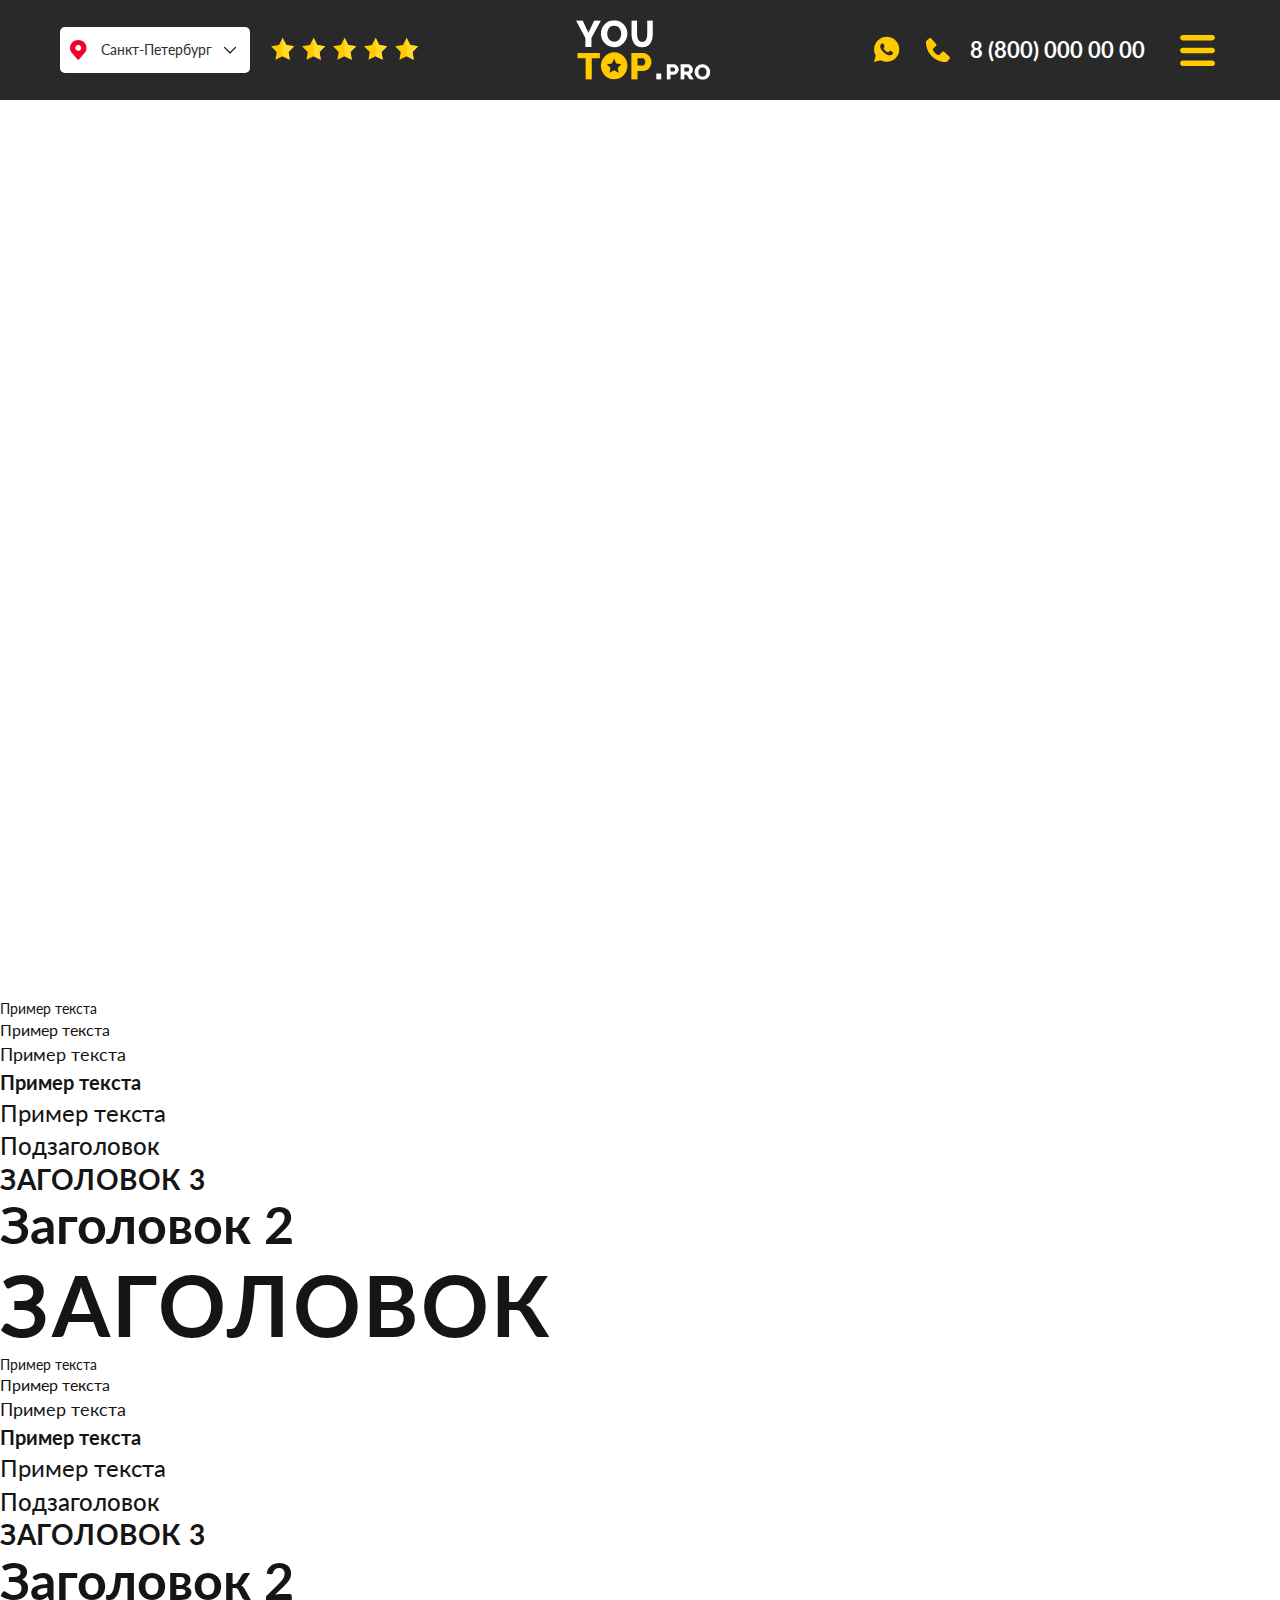
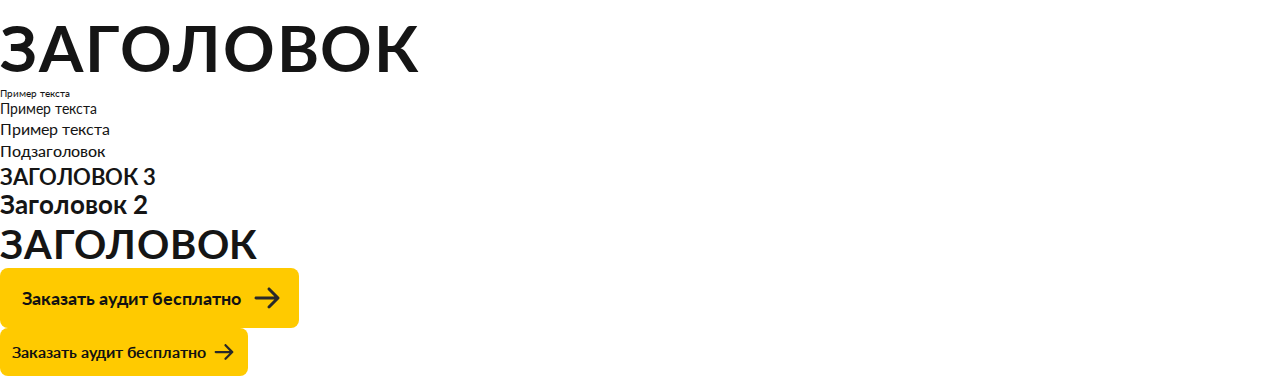
==== index.html @ b374004c "add header" ====
<!DOCTYPE html>
<html lang="ru">
<head>
    <meta charset="UTF-8">
    <meta http-equiv="X-UA-Compatible" content="IE=edge">
    <meta name="viewport" content="width=device-width, initial-scale=1.0">
    <title>Document</title>
    <link rel="stylesheet" href="style/style.css">
    <link rel="stylesheet" href="./style/swiper-bundle.min.css">
</head>
<body>
    <header class="header">
        <div class="container header-top">
            <div class="header_left">
                <div class="header_left_select">
                    <div class="header_left_select_input">
                        <svg class="header_left_select_input_svg" viewBox="0 0 30 30" fill="none" xmlns="http://www.w3.org/2000/svg">
                            <path d="M15.25 5C13.0628 5.00249 10.9658 5.84144 9.41923 7.33282C7.87261 8.8242 7.00259 10.8462 7.00001 12.9554C6.99739 14.6789 7.58124 16.3558 8.66201 17.7286C8.66201 17.7286 8.88701 18.0142 8.92376 18.0555L15.25 25.25L21.5792 18.0518C21.6122 18.0135 21.838 17.7286 21.838 17.7286L21.8387 17.7264C22.919 16.3542 23.5026 14.6781 23.5 12.9554C23.4974 10.8462 22.6274 8.8242 21.0808 7.33282C19.5342 5.84144 17.4372 5.00249 15.25 5ZM15.25 15.8482C14.6567 15.8482 14.0766 15.6786 13.5833 15.3607C13.0899 15.0428 12.7054 14.591 12.4784 14.0624C12.2513 13.5338 12.1919 12.9521 12.3076 12.391C12.4234 11.8298 12.7091 11.3144 13.1287 10.9098C13.5482 10.5052 14.0828 10.2297 14.6647 10.1181C15.2467 10.0065 15.8499 10.0638 16.398 10.2827C16.9462 10.5017 17.4148 10.8724 17.7444 11.3482C18.074 11.8239 18.25 12.3832 18.25 12.9554C18.249 13.7223 17.9326 14.4575 17.3702 14.9999C16.8078 15.5422 16.0453 15.8473 15.25 15.8482Z" fill="#F3002C" />
                        </svg>
                        <p class="header_left_select_input_text">Санкт-Петербург</p>
                        <svg class="header_left_select_input_svg-arr" viewBox="0 0 20 20" fill="none" xmlns="http://www.w3.org/2000/svg">
                            <path d="M10 6.25L16.25 12.5L15.375 13.375L10 8L4.625 13.375L3.75 12.5L10 6.25Z" fill="#121212" />
                        </svg>
                    </div>
                    <div class="header_left_select_menu">
                        <ul class="header_left_select_menu_list">
                            <li class="header_left_select_menu_list_item">Санкт-Петербург</li>
                            <li class="header_left_select_menu_list_item">Москва</li>
                            <li class="header_left_select_menu_list_item">Челябинск</li>
                            <li class="header_left_select_menu_list_item">Ярославль</li>
                            <li class="header_left_select_menu_list_item">Нижний Новгород</li>
                            <li class="header_left_select_menu_list_item">Санкт-Петербург</li>
                            <li class="header_left_select_menu_list_item">Москва</li>
                            <li class="header_left_select_menu_list_item">Челябинск</li>
                            <li class="header_left_select_menu_list_item">Ярославль</li>
                            <li class="header_left_select_menu_list_item">Нижний Новгород</li>
                        </ul>
                    </div>
                </div>
                <div class="header_left_stars">
                    <svg class="header_left_stars_item" viewBox="0 0 27 28" fill="none" xmlns="http://www.w3.org/2000/svg">
                        <path d="M13.0603 0.941406L16.9827 8.60236L25.481 9.96529L19.4068 16.063L20.7367 24.5663L13.0603 20.6739L5.3839 24.5663L6.71376 16.063L0.639648 9.96529L9.13791 8.60236L13.0603 0.941406Z" fill="#FFCA00" />
                        <path d="M17.0222 8.59675L13.0566 0.941406V20.6594L20.8176 24.549L19.4731 16.0519L25.6142 9.95869L17.0222 8.59675Z" fill="#FFDB2E" />
                    </svg>
                    <svg class="header_left_stars_item" viewBox="0 0 27 28" fill="none" xmlns="http://www.w3.org/2000/svg">
                        <path d="M13.0603 0.941406L16.9827 8.60236L25.481 9.96529L19.4068 16.063L20.7367 24.5663L13.0603 20.6739L5.3839 24.5663L6.71376 16.063L0.639648 9.96529L9.13791 8.60236L13.0603 0.941406Z" fill="#FFCA00" />
                        <path d="M17.0222 8.59675L13.0566 0.941406V20.6594L20.8176 24.549L19.4731 16.0519L25.6142 9.95869L17.0222 8.59675Z" fill="#FFDB2E" />
                    </svg>
                    <svg class="header_left_stars_item" viewBox="0 0 27 28" fill="none" xmlns="http://www.w3.org/2000/svg">
                        <path d="M13.0603 0.941406L16.9827 8.60236L25.481 9.96529L19.4068 16.063L20.7367 24.5663L13.0603 20.6739L5.3839 24.5663L6.71376 16.063L0.639648 9.96529L9.13791 8.60236L13.0603 0.941406Z" fill="#FFCA00" />
                        <path d="M17.0222 8.59675L13.0566 0.941406V20.6594L20.8176 24.549L19.4731 16.0519L25.6142 9.95869L17.0222 8.59675Z" fill="#FFDB2E" />
                    </svg>
                    <svg class="header_left_stars_item" viewBox="0 0 27 28" fill="none" xmlns="http://www.w3.org/2000/svg">
                        <path d="M13.0603 0.941406L16.9827 8.60236L25.481 9.96529L19.4068 16.063L20.7367 24.5663L13.0603 20.6739L5.3839 24.5663L6.71376 16.063L0.639648 9.96529L9.13791 8.60236L13.0603 0.941406Z" fill="#FFCA00" />
                        <path d="M17.0222 8.59675L13.0566 0.941406V20.6594L20.8176 24.549L19.4731 16.0519L25.6142 9.95869L17.0222 8.59675Z" fill="#FFDB2E" />
                    </svg>
                    <svg class="header_left_stars_item" viewBox="0 0 27 28" fill="none" xmlns="http://www.w3.org/2000/svg">
                        <path d="M13.0603 0.941406L16.9827 8.60236L25.481 9.96529L19.4068 16.063L20.7367 24.5663L13.0603 20.6739L5.3839 24.5663L6.71376 16.063L0.639648 9.96529L9.13791 8.60236L13.0603 0.941406Z" fill="#FFCA00" />
                        <path d="M17.0222 8.59675L13.0566 0.941406V20.6594L20.8176 24.549L19.4731 16.0519L25.6142 9.95869L17.0222 8.59675Z" fill="#FFDB2E" />
                    </svg>
                </div>
            </div>
            <img src="./media/icons/logo.svg " alt="" class="header_logo">
            <div class="header_right">
                <div class="header_seti">
                    <a href="" class="header_seti_item">
                        <svg class="header_seti_item_svg" viewBox="0 0 40 40" fill="none" xmlns="http://www.w3.org/2000/svg">
                            <path d="M29.626 10.4444C27.2427 8.06944 24.065 6.75 20.7108 6.75C13.7375 6.75 8.08827 12.3796 8.08827 19.3287C8.08827 21.5278 8.70616 23.7269 9.76539 25.5741L8 32.0833L14.7085 30.3241C16.5621 31.2917 18.5923 31.8194 20.7108 31.8194C27.6841 31.8194 33.3333 26.1898 33.3333 19.2407C33.2451 15.9861 32.0093 12.8194 29.626 10.4444ZM26.8014 23.8148C26.5366 24.5185 25.3008 25.2222 24.6829 25.3102C24.1533 25.3981 23.4472 25.3981 22.741 25.2222C22.2997 25.0463 21.6818 24.8704 20.9756 24.5185C17.7979 23.1991 15.7677 20.0324 15.5912 19.7685C15.4146 19.5926 14.2671 18.0972 14.2671 16.5139C14.2671 14.9306 15.0616 14.2269 15.3264 13.875C15.5912 13.5231 15.9443 13.5231 16.2091 13.5231C16.3856 13.5231 16.6504 13.5231 16.8269 13.5231C17.0035 13.5231 17.2683 13.4352 17.5331 14.0509C17.7979 14.6667 18.4158 16.25 18.5041 16.338C18.5923 16.5139 18.5923 16.6898 18.5041 16.8657C18.4158 17.0417 18.3275 17.2176 18.151 17.3935C17.9744 17.5694 17.7979 17.8333 17.7096 17.9213C17.5331 18.0972 17.3566 18.2731 17.5331 18.537C17.7096 18.8889 18.3275 19.8565 19.2985 20.7361C20.5343 21.7917 21.5052 22.1435 21.8583 22.3194C22.2114 22.4954 22.3879 22.4074 22.5645 22.2315C22.741 22.0556 23.3589 21.3519 23.5354 21C23.712 20.6481 23.9768 20.7361 24.2416 20.8241C24.5064 20.912 26.0952 21.7037 26.36 21.8796C26.7131 22.0556 26.8897 22.1435 26.9779 22.2315C27.0662 22.4954 27.0662 23.1111 26.8014 23.8148Z" fill="#FFCA00" />
                        </svg>
                    </a>
                    <a href="" class="header_seti_item">
                        <svg class="header_seti_item_svg" viewBox="0 0 40 40" fill="none" xmlns="http://www.w3.org/2000/svg">
                            <path d="M31.5591 26.8L26.0827 21.8207C25.8238 21.5854 25.4836 21.4599 25.134 21.4707C24.7843 21.4815 24.4526 21.6278 24.2087 21.8786L20.9848 25.1941C20.2088 25.0459 18.6488 24.5595 17.0429 22.9577C15.437 21.3505 14.9507 19.7864 14.8065 19.0158L18.1193 15.7905C18.3704 15.5468 18.5169 15.215 18.5277 14.8653C18.5385 14.5155 18.4128 14.1753 18.1772 13.9165L13.1993 8.44147C12.9636 8.18194 12.636 8.02451 12.2861 8.00263C11.9362 7.98074 11.5915 8.09612 11.3253 8.32426L8.40185 10.8314C8.16893 11.0652 8.02991 11.3763 8.01116 11.7058C7.99095 12.0426 7.60565 20.0208 13.7921 26.2099C19.189 31.6055 25.9493 32.0002 27.8112 32.0002C28.0833 32.0002 28.2503 31.9921 28.2948 31.9894C28.6242 31.971 28.9352 31.8313 29.1678 31.5974L31.6736 28.6726C31.9027 28.4072 32.0189 28.0628 31.9975 27.713C31.9761 27.3631 31.8188 27.0354 31.5591 26.8Z" fill="#FFCA00" />
                        </svg>
                    </a>
                </div>
                <a href="" class="header_right_phone">8 (800) 000 00 00</a>
                <div class="header_menu_button close">
                    <svg class="header_menu_button_svg close" viewBox="0 0 45 46" fill="none" xmlns="http://www.w3.org/2000/svg">
                        <path d="M37.5 33.3125C38.2223 33.3129 38.9167 33.5911 39.4395 34.0895C39.9622 34.588 40.2731 35.2684 40.3079 35.9898C40.3426 36.7113 40.0984 37.4184 39.6259 37.9648C39.1535 38.5111 38.4889 38.8547 37.77 38.9244L37.5 38.9375H7.5C6.77772 38.9371 6.08326 38.6589 5.56053 38.1605C5.03779 37.662 4.72685 36.9816 4.69214 36.2602C4.65743 35.5387 4.90161 34.8316 5.37408 34.2852C5.84655 33.7389 6.51109 33.3953 7.23 33.3256L7.5 33.3125H37.5ZM37.5 20.1875C38.2459 20.1875 38.9613 20.4838 39.4887 21.0113C40.0162 21.5387 40.3125 22.2541 40.3125 23C40.3125 23.7459 40.0162 24.4613 39.4887 24.9887C38.9613 25.5162 38.2459 25.8125 37.5 25.8125H7.5C6.75408 25.8125 6.03871 25.5162 5.51126 24.9887C4.98382 24.4613 4.6875 23.7459 4.6875 23C4.6875 22.2541 4.98382 21.5387 5.51126 21.0113C6.03871 20.4838 6.75408 20.1875 7.5 20.1875H37.5ZM37.5 7.0625C38.2459 7.0625 38.9613 7.35882 39.4887 7.88626C40.0162 8.41371 40.3125 9.12908 40.3125 9.875C40.3125 10.6209 40.0162 11.3363 39.4887 11.8637C38.9613 12.3912 38.2459 12.6875 37.5 12.6875H7.5C6.75408 12.6875 6.03871 12.3912 5.51126 11.8637C4.98382 11.3363 4.6875 10.6209 4.6875 9.875C4.6875 9.12908 4.98382 8.41371 5.51126 7.88626C6.03871 7.35882 6.75408 7.0625 7.5 7.0625H37.5Z" fill="#FFCA00" />
                    </svg>
                    <svg class="header_menu_button_svg open" viewBox="0 0 45 46" fill="none" xmlns="http://www.w3.org/2000/svg">
                        <rect width="44.5626" height="4.45626" rx="2.22813" transform="matrix(0.710092 -0.704109 0.710092 0.704109 5 36.375)" fill="#FFCA00" />
                        <rect width="44.5626" height="4.45626" rx="2.22813" transform="matrix(0.710092 0.704109 -0.710092 0.704109 8.35645 5.48438)" fill="#FFCA00" />
                    </svg>
                </div>
            </div>
        </div>
        <div class="header-bottom">
            <div class="container ">
                <div class="header-bottom_top">
                    <div class="header-bottom_left">
                        <ul class="header-bottom_left_menu">
                            <li class="header-bottom_left_menu_item"><a href="" class="header-bottom_left_menu_item_href">Услуги</a></li>
                            <li class="header-bottom_left_menu_item"><a href="" class="header-bottom_left_menu_item_href">Стоимость</a></li>
                            <li class="header-bottom_left_menu_item"><a href="" class="header-bottom_left_menu_item_href">Кейсы</a></li>
                            <li class="header-bottom_left_menu_item have-child">
                                <div class="header-bottom_left_menu_item_title">
                                    <p class="header-bottom_left_menu_item_href">Отраслевые решения</p>
                                    <svg class="header-bottom_left_menu_item_title_svg" viewBox="0 0 24 24" fill="none" xmlns="http://www.w3.org/2000/svg">
                                        <path d="M12 7.50078L19.5 15.0008L18.45 16.0508L12 9.60078L5.55 16.0508L4.5 15.0008L12 7.50078Z" fill="#F8F8F8" />
                                    </svg>
                                </div>
                            </li>
                        </ul>
                    </div>
                    <div class="header-bottom-right">
                        <a href="" class="header-bottom-right_item">Обо мне</a>
                        <a href="" class="header-bottom-right_item">Отзывы</a>
                        <a href="" class="header-bottom-right_item">Вопросы и ответы</a>
                        <a href="" class="header-bottom-right_item">Калькулятор</a>
                    </div>
                </div>
                <div class="header-bottom_bottom">
                    <div class="header-bottom_left_menu_item_pod-menu">
                        <a href="" class="header-bottom_left_menu_item_pod-menu_item">Автосервисы</a>
                        <a href="" class="header-bottom_left_menu_item_pod-menu_item">Медицинские сайты</a>
                        <a href="" class="header-bottom_left_menu_item_pod-menu_item">Медицинские сайты</a>
                        <a href="" class="header-bottom_left_menu_item_pod-menu_item">Медицинские сайты</a>
                        <a href="" class="header-bottom_left_menu_item_pod-menu_item">Автосервисы</a>
                        <a href="" class="header-bottom_left_menu_item_pod-menu_item">Автосервисы</a>
                        <a href="" class="header-bottom_left_menu_item_pod-menu_item">Автосервисы</a>
                        <a href="" class="header-bottom_left_menu_item_pod-menu_item">Бухгалтерские услуги</a>
                        <a href="" class="header-bottom_left_menu_item_pod-menu_item">Бухгалтерские услуги</a>
                        <a href="" class="header-bottom_left_menu_item_pod-menu_item">Бухгалтерские услуги</a>
                        <a href="" class="header-bottom_left_menu_item_pod-menu_item">Мебель</a>
                        <a href="" class="header-bottom_left_menu_item_pod-menu_item">Мебель</a>
                        <a href="" class="header-bottom_left_menu_item_pod-menu_item">Мебель</a>
                        <a href="" class="header-bottom_left_menu_item_pod-menu_item">Юридические услуги</a>
                        <a href="" class="header-bottom_left_menu_item_pod-menu_item">Юридические услуги</a>
                        <a href="" class="header-bottom_left_menu_item_pod-menu_item">Юридические услуги</a>
                        <a href="" class="header-bottom_left_menu_item_pod-menu_item">Юридические услуги</a>
                    </div>
                </div>
            </div>

        </div>
    </header>


    


    <div class="paterns">
        <div class="Text_14">Пример текста</div>
        <div class="Text_16">Пример текста</div>
        <div class="Text_18">Пример текста</div>
        <div class="Text_20">Пример текста</div>
        <div class="Text_24">Пример текста</div>
        <div class="Big_Text">Подзаголовок</div>
        <div class="h3">Заголовок 3</div>
        <div class="h2">Заголовок 2</div>
        <div class="h1">Заголовок</div>

        <div class="Text_14_tablet">Пример текста</div>
        <div class="Text_16_tablet">Пример текста</div>
        <div class="Text_18_tablet">Пример текста</div>
        <div class="Text_20_tablet">Пример текста</div>
        <div class="Text_24_tablet">Пример текста</div>
        <div class="Big_Text_tablet">Подзаголовок</div>
        <div class="h3_tablet">Заголовок 3</div>
        <div class="h2_tablet">Заголовок 2</div>
        <div class="h1_tablet">Заголовок</div>
        
        <div class="Text_10_mobile">Пример текста</div>
        <div class="Text_14_mobile">Пример текста</div>
        <div class="Text_16_mobile">Пример текста</div>
        <div class="Big_Text_mobile">Подзаголовок</div>
        <div class="h3_mobile">Заголовок 3</div>
        <div class="h2_mobile">Заголовок 2</div>
        <div class="h1_mobile">Заголовок</div>

        <button class="button">
            Заказать аудит бесплатно
            <svg class="button_svg" viewBox="0 0 32 32" fill="none" xmlns="http://www.w3.org/2000/svg">
                <path d="M28.0613 17.0624L19.0613 26.0624C18.7795 26.3442 18.3973 26.5025 17.9988 26.5025C17.6002 26.5025 17.218 26.3442 16.9363 26.0624C16.6545 25.7807 16.4961 25.3985 16.4961 24.9999C16.4961 24.6014 16.6545 24.2192 16.9363 23.9374L23.375 17.5012H5C4.60218 17.5012 4.22064 17.3432 3.93934 17.0619C3.65804 16.7806 3.5 16.399 3.5 16.0012C3.5 15.6034 3.65804 15.2218 3.93934 14.9405C4.22064 14.6592 4.60218 14.5012 5 14.5012H23.375L16.9387 8.0612C16.657 7.7794 16.4986 7.39721 16.4986 6.9987C16.4986 6.60018 16.657 6.21799 16.9387 5.9362C17.2205 5.6544 17.6027 5.49609 18.0012 5.49609C18.3998 5.49609 18.782 5.6544 19.0637 5.9362L28.0637 14.9362C28.2036 15.0757 28.3145 15.2415 28.3901 15.4241C28.4657 15.6066 28.5045 15.8023 28.5043 15.9998C28.5041 16.1974 28.4648 16.393 28.3888 16.5753C28.3128 16.7577 28.2014 16.9232 28.0613 17.0624Z" fill="#292929" />
            </svg>
        </button>
        <button class="button_mobile">
            Заказать аудит бесплатно
            <svg class="button_svg" viewBox="0 0 32 32" fill="none" xmlns="http://www.w3.org/2000/svg">
                <path d="M28.0613 17.0624L19.0613 26.0624C18.7795 26.3442 18.3973 26.5025 17.9988 26.5025C17.6002 26.5025 17.218 26.3442 16.9363 26.0624C16.6545 25.7807 16.4961 25.3985 16.4961 24.9999C16.4961 24.6014 16.6545 24.2192 16.9363 23.9374L23.375 17.5012H5C4.60218 17.5012 4.22064 17.3432 3.93934 17.0619C3.65804 16.7806 3.5 16.399 3.5 16.0012C3.5 15.6034 3.65804 15.2218 3.93934 14.9405C4.22064 14.6592 4.60218 14.5012 5 14.5012H23.375L16.9387 8.0612C16.657 7.7794 16.4986 7.39721 16.4986 6.9987C16.4986 6.60018 16.657 6.21799 16.9387 5.9362C17.2205 5.6544 17.6027 5.49609 18.0012 5.49609C18.3998 5.49609 18.782 5.6544 19.0637 5.9362L28.0637 14.9362C28.2036 15.0757 28.3145 15.2415 28.3901 15.4241C28.4657 15.6066 28.5045 15.8023 28.5043 15.9998C28.5041 16.1974 28.4648 16.393 28.3888 16.5753C28.3128 16.7577 28.2014 16.9232 28.0613 17.0624Z" fill="#292929" />
            </svg>
        </button>
    </div>
    <script src="js/swiper-bundle.min.js"></script>
    <script src="js/app.js"></script>
</body>
</html>
---- style/style.css ----
@import url("https://fonts.googleapis.com/css2?family=Fira+Sans:ital,wght@0,100;0,200;0,300;0,400;0,500;0,600;0,700;0,800;0,900;1,100;1,200;1,300;1,400;1,500;1,600;1,700;1,800;1,900&family=Lato:ital,wght@0,100;0,300;0,400;0,700;0,900;1,100;1,300;1,400;1,700;1,900&display=swap");
* {
  margin: 0;
  padding: 0;
  box-sizing: border-box;
  list-style: none;
  text-decoration: none;
  border: none;
  outline: none;
  font-family: "Lato", sans-serif;
}

.paterns {
  margin-top: 100vh;
}

.Text_14 {
  font-weight: 400;
  font-size: 14px;
  line-height: 125%;
  color: #151515;
}

.Text_16 {
  font-weight: 400;
  font-size: 16px;
  line-height: 145%;
  color: #151515;
}

.Text_18 {
  font-weight: 400;
  font-size: 18px;
  line-height: 155%;
  color: #151515;
}

.Text_20 {
  font-weight: 700;
  font-size: 20px;
  line-height: 135%;
  color: #151515;
}

.Text_24 {
  font-weight: 400;
  font-size: 24px;
  line-height: 145%;
  color: #151515;
}

.Big_Text {
  font-weight: 500;
  font-size: 24px;
  line-height: 135%;
  color: #151515;
}

.h3 {
  font-weight: 700;
  font-size: 28px;
  line-height: 115%;
  letter-spacing: 0.02em;
  text-transform: uppercase;
  color: #151515;
}

.h2 {
  font-weight: 700;
  font-size: 52px;
  line-height: 115%;
  color: #151515;
}

.h1 {
  font-weight: 700;
  font-size: 84px;
  line-height: 120%;
  letter-spacing: 0.03em;
  text-transform: uppercase;
  color: #151515;
}

.Text_14_tablet {
  font-weight: 400;
  font-size: 14px;
  line-height: 125%;
  color: #151515;
}

.Text_16_tablet {
  font-weight: 400;
  font-size: 16px;
  line-height: 145%;
  color: #151515;
}

.Text_18_tablet {
  font-weight: 400;
  font-size: 18px;
  line-height: 155%;
  color: #151515;
}

.Text_20_tablet {
  font-weight: 700;
  font-size: 20px;
  line-height: 135%;
  color: #151515;
}

.Text_24_tablet {
  font-weight: 400;
  font-size: 24px;
  line-height: 145%;
  color: #151515;
}

.Big_Text_tablet {
  font-weight: 500;
  font-size: 24px;
  line-height: 135%;
  color: #151515;
}

.h3_tablet {
  font-weight: 700;
  font-size: 28px;
  line-height: 115%;
  letter-spacing: 0.02em;
  text-transform: uppercase;
  color: #151515;
}

.h2_tablet {
  font-weight: 700;
  font-size: 52px;
  line-height: 115%;
  color: #151515;
}

.h1_tablet {
  font-weight: 700;
  font-size: 64px;
  line-height: 120%;
  letter-spacing: 0.03em;
  text-transform: uppercase;
  color: #151515;
}

.Text_10_mobile {
  font-weight: 400;
  font-size: 10px;
  line-height: 125%;
  color: #151515;
}

.Text_14_mobile {
  font-weight: 400;
  font-size: 14px;
  line-height: 125%;
  color: #151515;
}

.Text_16_mobile {
  font-weight: 400;
  font-size: 16px;
  line-height: 145%;
  color: #151515;
}

.Big_Text_mobile {
  font-weight: 500;
  font-size: 16px;
  line-height: 140%;
  color: #151515;
}

.h3_mobile {
  font-weight: 700;
  font-size: 22px;
  line-height: 125%;
  text-transform: uppercase;
  color: #151515;
}

.h2_mobile {
  font-weight: 700;
  font-size: 26px;
  line-height: 115%;
  color: #151515;
}

.h1_mobile {
  font-weight: 700;
  font-size: 40px;
  line-height: 120%;
  letter-spacing: 0.02em;
  text-transform: uppercase;
  color: #151515;
}

.button {
  border-radius: 8px;
  padding: 14px 16px 14px 22px;
  font-weight: 700;
  font-size: 18px;
  line-height: 125%;
  text-align: center;
  color: #121212;
  display: flex;
  align-items: center;
  gap: 10px;
  background: #ffca00;
  transition: all 0.4s ease;
}
.button:hover {
  background: #FEA900;
  gap: 16px;
}
.button .button_svg {
  width: 32px;
  height: 32px;
}

.button_mobile {
  border-radius: 8px;
  padding: 12px;
  font-weight: 700;
  font-size: 16px;
  line-height: 125%;
  display: flex;
  align-items: center;
  text-align: center;
  color: #121212;
  gap: 6px;
  background: #ffca00;
  transition: all 0.4s ease;
}
.button_mobile:hover {
  background: #FEA900;
  gap: 8px;
}
.button_mobile .button_svg {
  width: 24px;
  height: 24px;
}

.container {
  width: 1160px;
  margin: auto;
}

.header {
  background: #292929;
}
.header .container {
  display: flex;
  align-items: center;
  justify-content: space-between;
}
.header .header-top {
  padding: 20px 0;
}
.header.active .header-bottom {
  max-height: 100vh;
  padding: 80px 0 162px 0;
  border-top: 2px solid #ffca00;
}

.header_left {
  display: flex;
  align-items: center;
  gap: 20px;
}

.header_left_select {
  position: relative;
  max-width: 190px;
}
.header_left_select.active .header_left_select_input_svg-arr {
  transform: rotate(0);
}
.header_left_select.active .header_left_select_menu {
  max-height: 186px;
  overflow-y: scroll;
  padding: 8px 0px;
}

.header_left_select_input {
  border-radius: 5px;
  padding: 8px 9px 8px 3px;
  width: 190px;
  height: 46px;
  background: white;
  gap: 8px;
  display: flex;
  align-items: center;
}

.header_left_select_input_svg {
  width: 30px;
  height: 30px;
}

.header_left_select_input_text {
  font-weight: 400;
  font-size: 14px;
  line-height: 125%;
  color: #303030;
}

.header_left_select_input_svg-arr {
  width: 20px;
  height: 20px;
  transform: rotate(180deg);
  transition: all 0.4s ease;
}

.header_left_select_menu {
  position: absolute;
  border-radius: 8px;
  max-width: 159px;
  padding: 0px 0px;
  box-shadow: 0 3px 12px 0 rgba(127, 127, 127, 0.15);
  background: white;
  top: calc(100% + 6px);
  transition: all 0.4s ease;
  max-height: 0px;
  overflow: hidden;
}
.header_left_select_menu::-webkit-scrollbar {
  background: white;
  border-radius: 8px;
  width: 8px;
}
.header_left_select_menu::-webkit-scrollbar-button {
  opacity: 0;
  display: none;
}
.header_left_select_menu::-webkit-scrollbar-track {
  background: white;
  border-radius: 8px;
}
.header_left_select_menu::-webkit-scrollbar-thumb {
  background: #ffca00;
  border-radius: 8px;
}

.header_left_select_menu_list {
  display: flex;
  flex-direction: column;
}

.header_left_select_menu_list_item {
  padding: 8px 12px;
  width: 159px;
  height: 34px;
  background: white;
  font-weight: 400;
  font-size: 14px;
  line-height: 125%;
  text-align: left;
  color: #303030;
  transition: all 0.4s ease;
  cursor: pointer;
}
.header_left_select_menu_list_item:hover {
  background: #f0f0f0;
}

.header_left_stars {
  display: flex;
  align-items: center;
  gap: 5px;
}

.header_left_stars_item {
  width: 26px;
  height: 26px;
}

.header_logo {
  width: 135px;
  height: 60px;
}

.header_right {
  display: flex;
  align-items: center;
}

.header_seti {
  display: flex;
  align-items: center;
  gap: 12px;
}

.header_seti_item {
  width: 40px;
  height: 40px;
  position: relative;
}
.header_seti_item:hover .header_seti_item_svg path {
  fill: #FEA900;
}

.header_seti_item_svg {
  width: 40px;
  height: 40px;
}
.header_seti_item_svg path {
  transition: all 0.4s ease;
}

.header_right_phone {
  font-weight: 700;
  font-size: 22px;
  line-height: 125%;
  color: white;
  margin-left: 12px;
  margin-right: 30px;
}

.header_menu_button {
  width: 45px;
  height: 45px;
  cursor: pointer;
}
.header_menu_button.close .close {
  opacity: 1;
}
.header_menu_button.close .open {
  opacity: 0;
}
.header_menu_button.open .close {
  opacity: 0;
}
.header_menu_button.open .open {
  opacity: 1;
}
.header_menu_button:hover .header_menu_button_svg path {
  fill: #FEA900;
}

.header_menu_button_svg {
  position: absolute;
  transition: all 0.4s ease;
  width: 45px;
  height: 45px;
}
.header_menu_button_svg path {
  transition: all 0.4s ease;
}

.header-bottom {
  background: #292929;
  max-height: 0px;
  overflow: hidden;
  transition: all 0.4s ease;
}
.header-bottom .container {
  flex-direction: column;
  align-items: flex-start;
}

.header-bottom_left {
  width: -moz-fit-content;
  width: fit-content;
  flex-shrink: 0;
  position: relative;
  margin-right: 66px;
}
.header-bottom_left::after {
  position: absolute;
  content: "";
  display: block;
  background: white;
  width: 1px;
  height: 260px;
  right: -25px;
  top: 0;
}

.header-bottom_left_menu {
  display: flex;
  flex-direction: column;
  gap: 25px;
}

.header-bottom_left_menu_item_href {
  font-weight: 500;
  font-size: 32px;
  line-height: 125%;
  color: white;
  font-family: "Fira Sans", sans-serif;
  transition: all 0.4s ease;
  cursor: pointer;
}
.header-bottom_left_menu_item_href:hover {
  color: #ffca00;
}

.have-child {
  display: flex;
  flex-direction: column;
}
.have-child.active .header-bottom_left_menu_item_title_svg {
  transform: rotate(0);
}

.header-bottom_left_menu_item_title {
  display: flex;
  align-items: center;
  gap: 10px;
  flex-shrink: 0;
}

.header-bottom_left_menu_item_title_svg {
  width: 24px;
  height: 24px;
  transform: rotate(180deg);
  transition: all 0.4s ease;
}

.header-bottom_left_menu_item_pod-menu {
  display: grid;
  grid-template-columns: repeat(3, 373px);
  gap: 10px 20px;
  justify-content: space-between;
  padding: 60px 0 0 0;
}

.header-bottom_left_menu_item_pod-menu_item {
  border-radius: 8px;
  padding: 8px 16px;
  transition: all 0.4s ease;
  font-weight: 400;
  font-size: 18px;
  line-height: 100%;
  text-align: left;
  width: -moz-fit-content;
  width: fit-content;
  color: white;
  font-family: "Onest", sans-serif;
}
.header-bottom_left_menu_item_pod-menu_item:hover {
  background: #ffca00;
  color: #121212;
}

.header-bottom-right {
  display: flex;
  flex-direction: column;
  gap: 25px;
}

.header-bottom-right_item {
  font-weight: 500;
  font-size: 28px;
  line-height: 125%;
  color: white;
  font-family: "Lato", sans-serif;
  transition: all 0.4s ease;
}
.header-bottom-right_item:hover {
  color: #ffca00;
}

.header-bottom_bottom {
  max-height: 0;
  overflow: hidden;
  transition: all 0.4s ease;
}
.header-bottom_bottom.active {
  max-height: 100vh;
}

.header-bottom_top {
  display: flex;
}/*# sourceMappingURL=style.css.map */
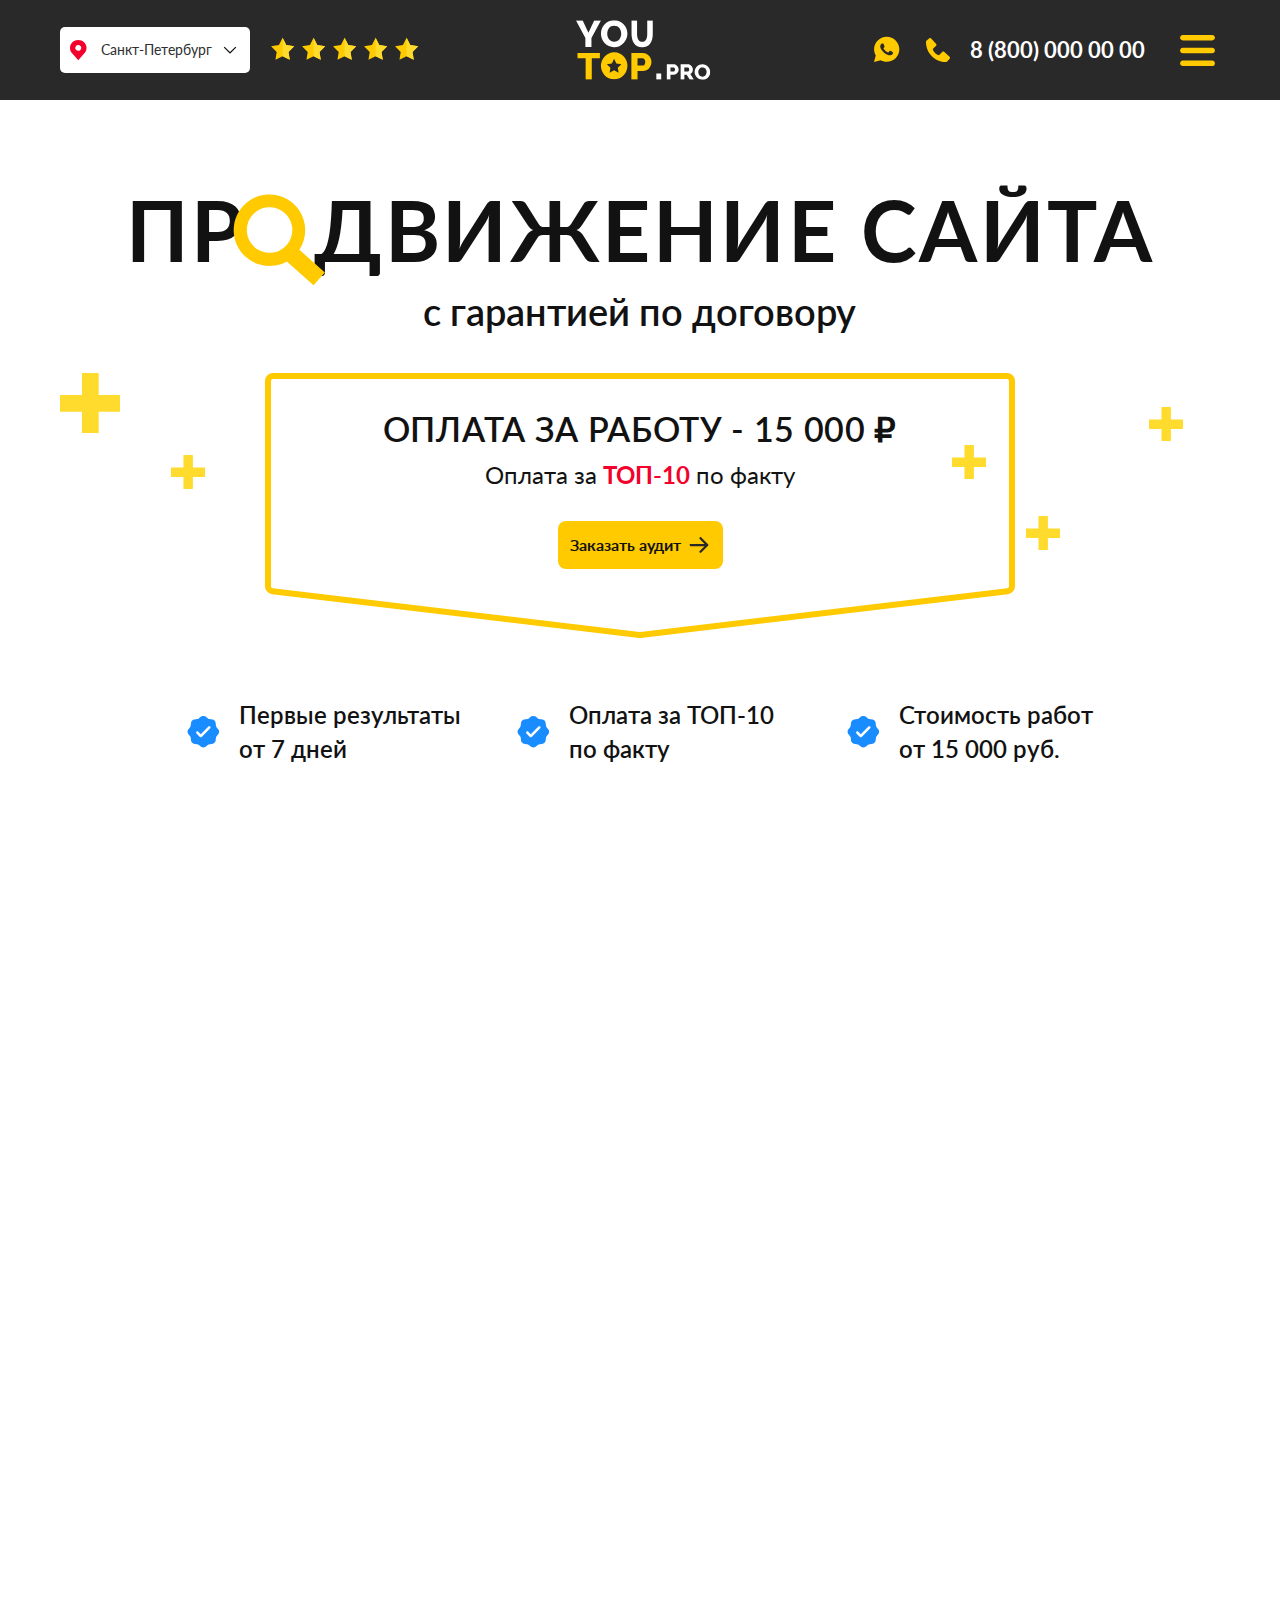
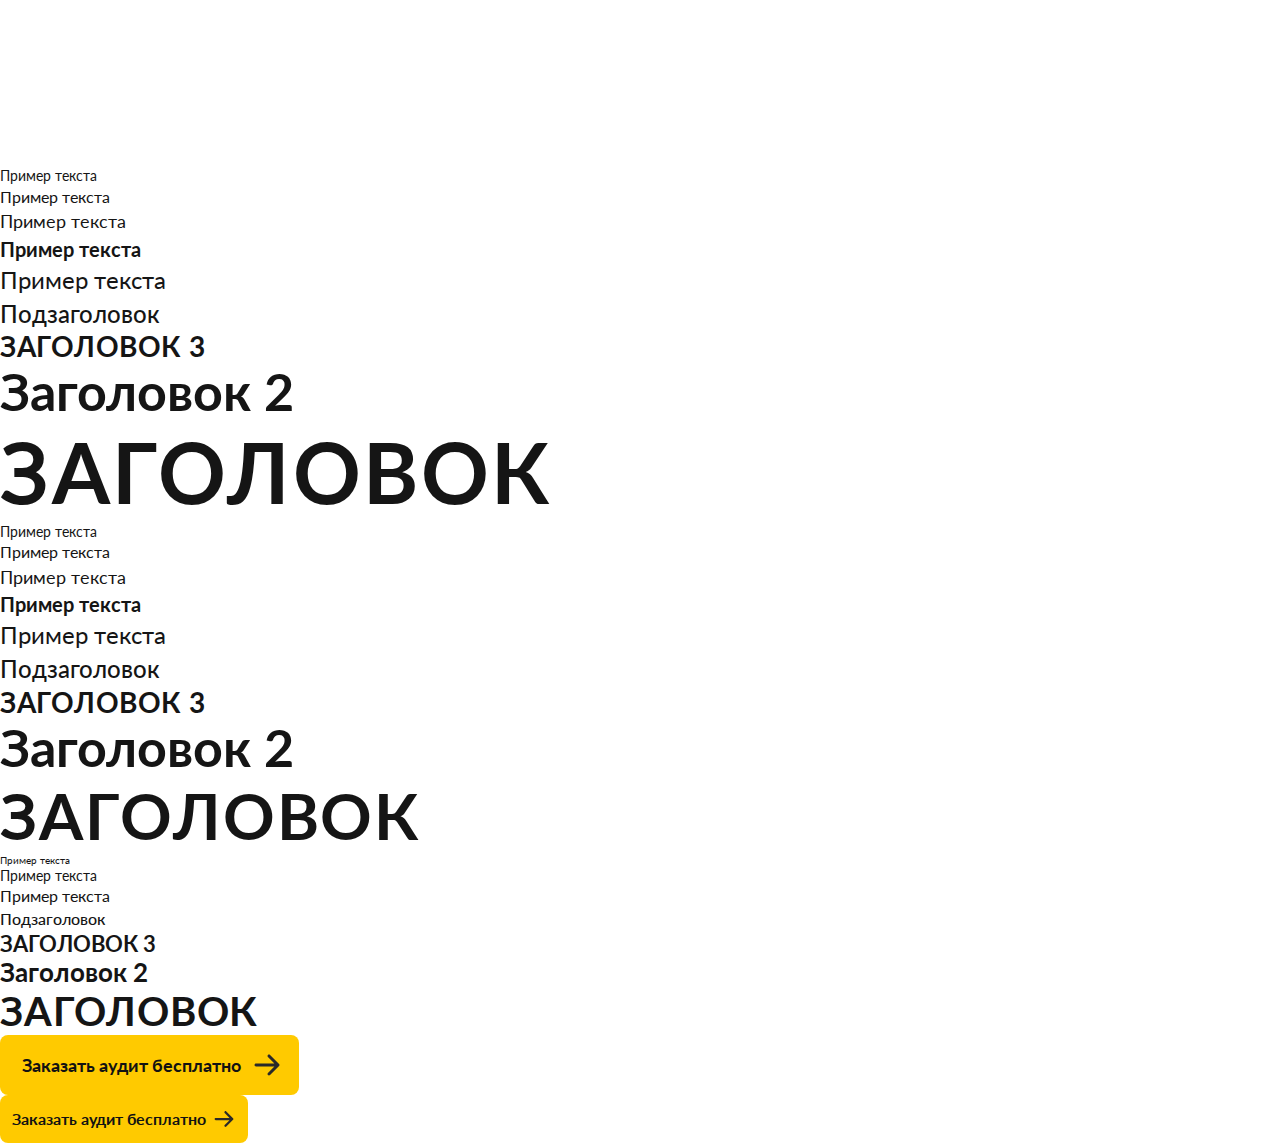
==== commit cdff6d47: "front block added" ====
--- a/index.html
+++ b/index.html
@@ -9,7 +9,7 @@
     <link rel="stylesheet" href="./style/swiper-bundle.min.css">
 </head>
 <body>
-    <header class="header">
+    <header class="header popup">
         <div class="container header-top">
             <div class="header_left">
                 <div class="header_left_select">
@@ -137,10 +137,73 @@
         </div>
     </header>
 
+    <main>
+        <section class="front-block">
+            <div class="container">
+                <div class="front-block-text">
+                    <h1 class="front-block__heading h1">
+                        Пр<span>о</span>движение сайта
+                        <svg class="front-block__heading__svg" viewBox="0 0 130 130" fill="none" xmlns="http://www.w3.org/2000/svg">
+                            <path fill-rule="evenodd" clip-rule="evenodd" d="M19.6202 43.5874C21.1507 39.1278 23.5481 35.015 26.6745 31.4857C32.9342 24.4196 41.7346 20.116 51.1553 19.5142C60.5761 18.9124 69.8526 22.0611 76.9605 28.2732C84.0684 34.4854 88.4308 43.2567 89.0958 52.6733C89.6485 60.5014 87.6088 68.2471 83.3634 74.745L108.845 97.4616L97.5191 110.166L70.8651 86.4043C70.4033 86.6622 69.9353 86.91 69.4616 87.1476C65.247 89.2614 60.656 90.5205 55.9528 90.8527C51.2496 91.1848 46.5271 90.5833 42.0574 89.0828C37.5876 87.5823 33.4588 85.2125 29.9086 82.1097C26.3585 79.007 23.4572 75.2326 21.3717 71.004C19.2863 66.7754 18.0579 62.176 17.7573 57.4707C17.4567 52.7654 18.0898 48.0471 19.6202 43.5874ZM63.6894 75.3989C66.3668 74.0729 68.7567 72.2326 70.7229 69.9829C74.6936 65.4396 76.6969 59.505 76.2921 53.4846C75.8872 47.4642 73.1073 41.8512 68.564 37.8804C64.0207 33.9097 58.086 31.9064 52.0657 32.3112C46.0453 32.7161 40.4323 35.496 36.4615 40.0393C34.4954 42.2889 32.9916 44.9038 32.0361 47.7346C31.0805 50.5654 30.6918 53.5567 30.8923 56.5377C31.0928 59.5186 31.8784 62.431 33.2044 65.1083C34.5304 67.7857 36.3708 70.1757 38.6204 72.1418C40.87 74.1079 43.4849 75.6117 46.3157 76.5672C49.1465 77.5228 52.1378 77.9115 55.1187 77.711C58.0997 77.5105 61.012 76.7249 63.6894 75.3989Z" fill="#FFCA00" />
+                        </svg>
+                    </h1>
+                    <p class="front-block__subheading">с гарантией по договору</p>
+                </div>
+                <div class="front-block-middle">
+                    <p class="front-block-middle_heading">ОПЛАТА ЗА РАБОТУ - 15 000 ₽</p>
+                    <p class="front-block-middle_subHeading">Оплата за <span>ТОП-10</span> по факту</p>
+                    <button class="button button_mobile">
+                        Заказать аудит
+                        <svg class="button_svg" viewBox="0 0 32 32" fill="none" xmlns="http://www.w3.org/2000/svg">
+                            <path d="M28.0613 17.0624L19.0613 26.0624C18.7795 26.3442 18.3973 26.5025 17.9988 26.5025C17.6002 26.5025 17.218 26.3442 16.9363 26.0624C16.6545 25.7807 16.4961 25.3985 16.4961 24.9999C16.4961 24.6014 16.6545 24.2192 16.9363 23.9374L23.375 17.5012H5C4.60218 17.5012 4.22064 17.3432 3.93934 17.0619C3.65804 16.7806 3.5 16.399 3.5 16.0012C3.5 15.6034 3.65804 15.2218 3.93934 14.9405C4.22064 14.6592 4.60218 14.5012 5 14.5012H23.375L16.9387 8.0612C16.657 7.7794 16.4986 7.39721 16.4986 6.9987C16.4986 6.60018 16.657 6.21799 16.9387 5.9362C17.2205 5.6544 17.6027 5.49609 18.0012 5.49609C18.3998 5.49609 18.782 5.6544 19.0637 5.9362L28.0637 14.9362C28.2036 15.0757 28.3145 15.2415 28.3901 15.4241C28.4657 15.6066 28.5045 15.8023 28.5043 15.9998C28.5041 16.1974 28.4648 16.393 28.3888 16.5753C28.3128 16.7577 28.2014 16.9232 28.0613 17.0624Z" fill="#292929" />
+                        </svg>
+                    </button>
+                    <svg class="front-block-middle-bg" viewBox="0 0 750 265" fill="none" xmlns="http://www.w3.org/2000/svg">
+                        <path d="M3 8C3 5.23858 5.23858 3 8 3H742C744.761 3 747 5.23858 747 8V213.283C747 215.815 745.106 217.948 742.591 218.248L375.591 261.909C375.198 261.955 374.802 261.955 374.409 261.909L7.40933 218.248C4.89411 217.948 3 215.815 3 213.283V8Z" stroke="#FFCA00" stroke-width="6" />
+                    </svg>
+                    <svg class="front-block-middle_pluss1" viewBox="0 0 60 60" fill="none" xmlns="http://www.w3.org/2000/svg">
+                        <path fill-rule="evenodd" clip-rule="evenodd" d="M38.6671 0H22.0005V22H0V38.6667H22.0005V60H38.6671V38.6667H60V22H38.6671V0Z" fill="#FFDB2E" />
+                    </svg>
+                    <svg class="front-block-middle_pluss2" viewBox="0 0 60 60" fill="none" xmlns="http://www.w3.org/2000/svg">
+                        <path fill-rule="evenodd" clip-rule="evenodd" d="M38.6671 0H22.0005V22H0V38.6667H22.0005V60H38.6671V38.6667H60V22H38.6671V0Z" fill="#FFDB2E" />
+                    </svg>
+                    <svg class="front-block-middle_pluss3" viewBox="0 0 60 60" fill="none" xmlns="http://www.w3.org/2000/svg">
+                        <path fill-rule="evenodd" clip-rule="evenodd" d="M38.6671 0H22.0005V22H0V38.6667H22.0005V60H38.6671V38.6667H60V22H38.6671V0Z" fill="#FFDB2E" />
+                    </svg>
+                    <svg class="front-block-middle_pluss4" viewBox="0 0 60 60" fill="none" xmlns="http://www.w3.org/2000/svg">
+                        <path fill-rule="evenodd" clip-rule="evenodd" d="M38.6671 0H22.0005V22H0V38.6667H22.0005V60H38.6671V38.6667H60V22H38.6671V0Z" fill="#FFDB2E" />
+                    </svg>
+                    <svg class="front-block-middle_pluss5" viewBox="0 0 60 60" fill="none" xmlns="http://www.w3.org/2000/svg">
+                        <path fill-rule="evenodd" clip-rule="evenodd" d="M38.6671 0H22.0005V22H0V38.6667H22.0005V60H38.6671V38.6667H60V22H38.6671V0Z" fill="#FFDB2E" />
+                    </svg>
+                </div>
+                <div class="front-block_plusses">
+                    <div class="front-block-pluss-item">
+                        <svg class="front-block-pluss-item_svg" viewBox="0 0 32 32" fill="none" xmlns="http://www.w3.org/2000/svg">
+                            <path fill-rule="evenodd" clip-rule="evenodd" d="M12.5496 1.84005C12.3018 2.06424 12.0415 2.2741 11.7698 2.46862C11.3003 2.78369 10.7726 3.00109 10.218 3.11136C9.97702 3.15862 9.72496 3.1791 9.22242 3.21849C7.96056 3.31931 7.32884 3.36972 6.80267 3.55561C6.20104 3.76803 5.6546 4.11245 5.20344 4.56361C4.75229 5.01476 4.40786 5.5612 4.19545 6.16283C4.00956 6.689 3.95914 7.32072 3.85832 8.58259C3.84114 8.91619 3.80537 9.24859 3.7512 9.57821C3.64092 10.1327 3.42352 10.6605 3.10845 11.1299C2.97139 11.3347 2.80756 11.5269 2.47988 11.9097C1.65912 12.8739 1.24795 13.3559 1.00692 13.86C0.450818 15.0258 0.450818 16.3806 1.00692 17.5464C1.24795 18.0505 1.65912 18.5326 2.47988 19.4967C2.80756 19.8795 2.97139 20.0717 3.10845 20.2765C3.42352 20.7459 3.64092 21.2737 3.7512 21.8282C3.79846 22.0692 3.81894 22.3213 3.85832 22.8238C3.95914 24.0857 4.00956 24.7174 4.19545 25.2436C4.40786 25.8452 4.75229 26.3917 5.20344 26.8428C5.6546 27.294 6.20104 27.6384 6.80267 27.8508C7.32884 28.0367 7.96056 28.0871 9.22242 28.1879C9.72496 28.2273 9.97702 28.2478 10.218 28.2951C10.7726 28.4053 11.3003 28.6243 11.7698 28.9378C11.9746 29.0749 12.1668 29.2387 12.5496 29.5664C13.5137 30.3871 13.9958 30.7983 14.4999 31.0393C15.6656 31.5954 17.0204 31.5954 18.1862 31.0393C18.6903 30.7983 19.1724 30.3871 20.1365 29.5664C20.5193 29.2387 20.7115 29.0749 20.9163 28.9378C21.3858 28.6227 21.9135 28.4053 22.468 28.2951C22.7091 28.2478 22.9611 28.2273 23.4637 28.1879C24.7255 28.0871 25.3573 28.0367 25.8834 27.8508C26.4851 27.6384 27.0315 27.294 27.4826 26.8428C27.9338 26.3917 28.2782 25.8452 28.4906 25.2436C28.6765 24.7174 28.7269 24.0857 28.8278 22.8238C28.8672 22.3213 28.8876 22.0692 28.9349 21.8282C29.0452 21.2737 29.2641 20.7459 29.5776 20.2765C29.7147 20.0717 29.8785 19.8795 30.2062 19.4967C31.027 18.5326 31.4381 18.0505 31.6792 17.5464C32.2353 16.3806 32.2353 15.0258 31.6792 13.86C31.4381 13.3559 31.027 12.8739 30.2062 11.9097C29.982 11.662 29.7722 11.4016 29.5776 11.1299C29.2629 10.6603 29.0444 10.1329 28.9349 9.57821C28.8808 9.24858 28.845 8.91619 28.8278 8.58259C28.7269 7.32072 28.6765 6.689 28.4906 6.16283C28.2782 5.5612 27.9338 5.01476 27.4826 4.56361C27.0315 4.11245 26.4851 3.76803 25.8834 3.55561C25.3573 3.36972 24.7255 3.31931 23.4637 3.21849C23.1301 3.2013 22.7977 3.16554 22.468 3.11136C21.9134 3.00186 21.386 2.78339 20.9163 2.46862C20.6449 2.27369 20.3846 2.06384 20.1365 1.84005C19.1724 1.01929 18.6903 0.608117 18.1862 0.367087C17.6107 0.0919986 16.9809 -0.0507812 16.343 -0.0507812C15.7052 -0.0507812 15.0754 0.0919986 14.4999 0.367087C13.9958 0.608117 13.5137 1.01929 12.5496 1.84005ZM23.2321 12.3367C23.4547 12.093 23.5749 11.7728 23.5674 11.4428C23.56 11.1128 23.4256 10.7984 23.1921 10.565C22.9587 10.3315 22.6443 10.1971 22.3143 10.1897C21.9843 10.1822 21.6641 10.3024 21.4204 10.525L13.7799 18.1655L11.2657 15.6528C11.022 15.4301 10.7018 15.31 10.3718 15.3175C10.0418 15.3249 9.72735 15.4593 9.49394 15.6927C9.26053 15.9262 9.12612 16.2406 9.11868 16.5706C9.11124 16.9006 9.23134 17.2208 9.454 17.4645L12.8725 20.883C13.1129 21.1229 13.4387 21.2577 13.7784 21.2577C14.118 21.2577 14.4438 21.1229 14.6842 20.883L23.2321 12.3367Z" fill="#198CFF" />
+                        </svg>
+                        <p class="front-block-pluss-item_text">Первые результаты от 7 дней</p>
+                    </div>
+                    <div class="front-block-pluss-item">
+                        <svg class="front-block-pluss-item_svg" viewBox="0 0 32 32" fill="none" xmlns="http://www.w3.org/2000/svg">
+                            <path fill-rule="evenodd" clip-rule="evenodd" d="M12.5496 1.84005C12.3018 2.06424 12.0415 2.2741 11.7698 2.46862C11.3003 2.78369 10.7726 3.00109 10.218 3.11136C9.97702 3.15862 9.72496 3.1791 9.22242 3.21849C7.96056 3.31931 7.32884 3.36972 6.80267 3.55561C6.20104 3.76803 5.6546 4.11245 5.20344 4.56361C4.75229 5.01476 4.40786 5.5612 4.19545 6.16283C4.00956 6.689 3.95914 7.32072 3.85832 8.58259C3.84114 8.91619 3.80537 9.24859 3.7512 9.57821C3.64092 10.1327 3.42352 10.6605 3.10845 11.1299C2.97139 11.3347 2.80756 11.5269 2.47988 11.9097C1.65912 12.8739 1.24795 13.3559 1.00692 13.86C0.450818 15.0258 0.450818 16.3806 1.00692 17.5464C1.24795 18.0505 1.65912 18.5326 2.47988 19.4967C2.80756 19.8795 2.97139 20.0717 3.10845 20.2765C3.42352 20.7459 3.64092 21.2737 3.7512 21.8282C3.79846 22.0692 3.81894 22.3213 3.85832 22.8238C3.95914 24.0857 4.00956 24.7174 4.19545 25.2436C4.40786 25.8452 4.75229 26.3917 5.20344 26.8428C5.6546 27.294 6.20104 27.6384 6.80267 27.8508C7.32884 28.0367 7.96056 28.0871 9.22242 28.1879C9.72496 28.2273 9.97702 28.2478 10.218 28.2951C10.7726 28.4053 11.3003 28.6243 11.7698 28.9378C11.9746 29.0749 12.1668 29.2387 12.5496 29.5664C13.5137 30.3871 13.9958 30.7983 14.4999 31.0393C15.6656 31.5954 17.0204 31.5954 18.1862 31.0393C18.6903 30.7983 19.1724 30.3871 20.1365 29.5664C20.5193 29.2387 20.7115 29.0749 20.9163 28.9378C21.3858 28.6227 21.9135 28.4053 22.468 28.2951C22.7091 28.2478 22.9611 28.2273 23.4637 28.1879C24.7255 28.0871 25.3573 28.0367 25.8834 27.8508C26.4851 27.6384 27.0315 27.294 27.4826 26.8428C27.9338 26.3917 28.2782 25.8452 28.4906 25.2436C28.6765 24.7174 28.7269 24.0857 28.8278 22.8238C28.8672 22.3213 28.8876 22.0692 28.9349 21.8282C29.0452 21.2737 29.2641 20.7459 29.5776 20.2765C29.7147 20.0717 29.8785 19.8795 30.2062 19.4967C31.027 18.5326 31.4381 18.0505 31.6792 17.5464C32.2353 16.3806 32.2353 15.0258 31.6792 13.86C31.4381 13.3559 31.027 12.8739 30.2062 11.9097C29.982 11.662 29.7722 11.4016 29.5776 11.1299C29.2629 10.6603 29.0444 10.1329 28.9349 9.57821C28.8808 9.24858 28.845 8.91619 28.8278 8.58259C28.7269 7.32072 28.6765 6.689 28.4906 6.16283C28.2782 5.5612 27.9338 5.01476 27.4826 4.56361C27.0315 4.11245 26.4851 3.76803 25.8834 3.55561C25.3573 3.36972 24.7255 3.31931 23.4637 3.21849C23.1301 3.2013 22.7977 3.16554 22.468 3.11136C21.9134 3.00186 21.386 2.78339 20.9163 2.46862C20.6449 2.27369 20.3846 2.06384 20.1365 1.84005C19.1724 1.01929 18.6903 0.608117 18.1862 0.367087C17.6107 0.0919986 16.9809 -0.0507812 16.343 -0.0507812C15.7052 -0.0507812 15.0754 0.0919986 14.4999 0.367087C13.9958 0.608117 13.5137 1.01929 12.5496 1.84005ZM23.2321 12.3367C23.4547 12.093 23.5749 11.7728 23.5674 11.4428C23.56 11.1128 23.4256 10.7984 23.1921 10.565C22.9587 10.3315 22.6443 10.1971 22.3143 10.1897C21.9843 10.1822 21.6641 10.3024 21.4204 10.525L13.7799 18.1655L11.2657 15.6528C11.022 15.4301 10.7018 15.31 10.3718 15.3175C10.0418 15.3249 9.72735 15.4593 9.49394 15.6927C9.26053 15.9262 9.12612 16.2406 9.11868 16.5706C9.11124 16.9006 9.23134 17.2208 9.454 17.4645L12.8725 20.883C13.1129 21.1229 13.4387 21.2577 13.7784 21.2577C14.118 21.2577 14.4438 21.1229 14.6842 20.883L23.2321 12.3367Z" fill="#198CFF" />
+                        </svg>
+                        <p class="front-block-pluss-item_text">Оплата за ТОП-10 по факту</p>
+                    </div>
+                    <div class="front-block-pluss-item">
+                        <svg class="front-block-pluss-item_svg" viewBox="0 0 32 32" fill="none" xmlns="http://www.w3.org/2000/svg">
+                            <path fill-rule="evenodd" clip-rule="evenodd" d="M12.5496 1.84005C12.3018 2.06424 12.0415 2.2741 11.7698 2.46862C11.3003 2.78369 10.7726 3.00109 10.218 3.11136C9.97702 3.15862 9.72496 3.1791 9.22242 3.21849C7.96056 3.31931 7.32884 3.36972 6.80267 3.55561C6.20104 3.76803 5.6546 4.11245 5.20344 4.56361C4.75229 5.01476 4.40786 5.5612 4.19545 6.16283C4.00956 6.689 3.95914 7.32072 3.85832 8.58259C3.84114 8.91619 3.80537 9.24859 3.7512 9.57821C3.64092 10.1327 3.42352 10.6605 3.10845 11.1299C2.97139 11.3347 2.80756 11.5269 2.47988 11.9097C1.65912 12.8739 1.24795 13.3559 1.00692 13.86C0.450818 15.0258 0.450818 16.3806 1.00692 17.5464C1.24795 18.0505 1.65912 18.5326 2.47988 19.4967C2.80756 19.8795 2.97139 20.0717 3.10845 20.2765C3.42352 20.7459 3.64092 21.2737 3.7512 21.8282C3.79846 22.0692 3.81894 22.3213 3.85832 22.8238C3.95914 24.0857 4.00956 24.7174 4.19545 25.2436C4.40786 25.8452 4.75229 26.3917 5.20344 26.8428C5.6546 27.294 6.20104 27.6384 6.80267 27.8508C7.32884 28.0367 7.96056 28.0871 9.22242 28.1879C9.72496 28.2273 9.97702 28.2478 10.218 28.2951C10.7726 28.4053 11.3003 28.6243 11.7698 28.9378C11.9746 29.0749 12.1668 29.2387 12.5496 29.5664C13.5137 30.3871 13.9958 30.7983 14.4999 31.0393C15.6656 31.5954 17.0204 31.5954 18.1862 31.0393C18.6903 30.7983 19.1724 30.3871 20.1365 29.5664C20.5193 29.2387 20.7115 29.0749 20.9163 28.9378C21.3858 28.6227 21.9135 28.4053 22.468 28.2951C22.7091 28.2478 22.9611 28.2273 23.4637 28.1879C24.7255 28.0871 25.3573 28.0367 25.8834 27.8508C26.4851 27.6384 27.0315 27.294 27.4826 26.8428C27.9338 26.3917 28.2782 25.8452 28.4906 25.2436C28.6765 24.7174 28.7269 24.0857 28.8278 22.8238C28.8672 22.3213 28.8876 22.0692 28.9349 21.8282C29.0452 21.2737 29.2641 20.7459 29.5776 20.2765C29.7147 20.0717 29.8785 19.8795 30.2062 19.4967C31.027 18.5326 31.4381 18.0505 31.6792 17.5464C32.2353 16.3806 32.2353 15.0258 31.6792 13.86C31.4381 13.3559 31.027 12.8739 30.2062 11.9097C29.982 11.662 29.7722 11.4016 29.5776 11.1299C29.2629 10.6603 29.0444 10.1329 28.9349 9.57821C28.8808 9.24858 28.845 8.91619 28.8278 8.58259C28.7269 7.32072 28.6765 6.689 28.4906 6.16283C28.2782 5.5612 27.9338 5.01476 27.4826 4.56361C27.0315 4.11245 26.4851 3.76803 25.8834 3.55561C25.3573 3.36972 24.7255 3.31931 23.4637 3.21849C23.1301 3.2013 22.7977 3.16554 22.468 3.11136C21.9134 3.00186 21.386 2.78339 20.9163 2.46862C20.6449 2.27369 20.3846 2.06384 20.1365 1.84005C19.1724 1.01929 18.6903 0.608117 18.1862 0.367087C17.6107 0.0919986 16.9809 -0.0507812 16.343 -0.0507812C15.7052 -0.0507812 15.0754 0.0919986 14.4999 0.367087C13.9958 0.608117 13.5137 1.01929 12.5496 1.84005ZM23.2321 12.3367C23.4547 12.093 23.5749 11.7728 23.5674 11.4428C23.56 11.1128 23.4256 10.7984 23.1921 10.565C22.9587 10.3315 22.6443 10.1971 22.3143 10.1897C21.9843 10.1822 21.6641 10.3024 21.4204 10.525L13.7799 18.1655L11.2657 15.6528C11.022 15.4301 10.7018 15.31 10.3718 15.3175C10.0418 15.3249 9.72735 15.4593 9.49394 15.6927C9.26053 15.9262 9.12612 16.2406 9.11868 16.5706C9.11124 16.9006 9.23134 17.2208 9.454 17.4645L12.8725 20.883C13.1129 21.1229 13.4387 21.2577 13.7784 21.2577C14.118 21.2577 14.4438 21.1229 14.6842 20.883L23.2321 12.3367Z" fill="#198CFF" />
+                        </svg>
+                        <p class="front-block-pluss-item_text">Стоимость работ <br> от 15 000  руб.</p>
+                    </div>
+                </div>
+            </div>
+        </section>
+    </main>
 
     
 
-
+    <div class="closeAllPopups"></div>
     <div class="paterns">
         <div class="Text_14">Пример текста</div>
         <div class="Text_16">Пример текста</div>
--- a/style/style.css
+++ b/style/style.css
@@ -10,6 +10,30 @@
   font-family: "Lato", sans-serif;
 }
 
+.closeAllPopups {
+  position: fixed;
+  top: 0;
+  left: 0;
+  width: 100vw;
+  height: 100vh;
+  background: black;
+  opacity: 0.4;
+  z-index: 11;
+  transform: translateY(-100%);
+  transition: all 0.4s ease;
+}
+.closeAllPopups.active {
+  transform: translateY(0);
+}
+
+body, html {
+  max-width: 100vw;
+  overflow-x: hidden;
+}
+body.noScroll, html.noScroll {
+  overflow: hidden;
+}
+
 .paterns {
   margin-top: 100vh;
 }
@@ -55,6 +79,22 @@
   line-height: 135%;
   color: #151515;
 }
+@media (max-width: 1279px) {
+  .Big_Text {
+    font-weight: 500;
+    font-size: 24px;
+    line-height: 135%;
+    color: #151515;
+  }
+}
+@media (max-width: 640px) {
+  .Big_Text {
+    font-weight: 500;
+    font-size: 16px;
+    line-height: 140%;
+    color: #151515;
+  }
+}
 
 .h3 {
   font-weight: 700;
@@ -64,12 +104,47 @@
   text-transform: uppercase;
   color: #151515;
 }
+@media (max-width: 1279px) {
+  .h3 {
+    font-weight: 700;
+    font-size: 28px;
+    line-height: 115%;
+    letter-spacing: 0.02em;
+    text-transform: uppercase;
+    color: #151515;
+  }
+}
+@media (max-width: 640px) {
+  .h3 {
+    font-weight: 700;
+    font-size: 22px;
+    line-height: 125%;
+    text-transform: uppercase;
+    color: #151515;
+  }
+}
 
 .h2 {
   font-weight: 700;
   font-size: 52px;
   line-height: 115%;
   color: #151515;
+}
+@media (max-width: 1279px) {
+  .h2 {
+    font-weight: 700;
+    font-size: 52px;
+    line-height: 115%;
+    color: #151515;
+  }
+}
+@media (max-width: 640px) {
+  .h2 {
+    font-weight: 700;
+    font-size: 26px;
+    line-height: 115%;
+    color: #151515;
+  }
 }
 
 .h1 {
@@ -80,6 +155,26 @@
   text-transform: uppercase;
   color: #151515;
 }
+@media (max-width: 1279px) {
+  .h1 {
+    font-weight: 700;
+    font-size: 64px;
+    line-height: 120%;
+    letter-spacing: 0.03em;
+    text-transform: uppercase;
+    color: #151515;
+  }
+}
+@media (max-width: 640px) {
+  .h1 {
+    font-weight: 700;
+    font-size: 40px;
+    line-height: 120%;
+    letter-spacing: 0.02em;
+    text-transform: uppercase;
+    color: #151515;
+  }
+}
 
 .Text_14_tablet {
   font-weight: 400;
@@ -252,7 +347,12 @@
 }
 
 .header {
+  position: fixed;
+  left: 0;
+  width: 100%;
+  top: 0;
   background: #292929;
+  z-index: 15;
 }
 .header .container {
   display: flex;
@@ -277,6 +377,7 @@
 .header_left_select {
   position: relative;
   max-width: 190px;
+  z-index: 13;
 }
 .header_left_select.active .header_left_select_input_svg-arr {
   transform: rotate(0);
@@ -578,4 +679,157 @@
 
 .header-bottom_top {
   display: flex;
+}
+
+.front-block {
+  margin-top: 180px;
+  padding-bottom: 100px;
+}
+.front-block .container {
+  display: flex;
+  flex-direction: column;
+  align-items: center;
+}
+
+.front-block-text {
+  display: flex;
+  flex-direction: column;
+  align-items: center;
+  margin-bottom: 40px;
+}
+
+.front-block__heading {
+  position: relative;
+  width: -moz-fit-content;
+  width: fit-content;
+  color: #121212;
+  margin-bottom: 10px;
+}
+.front-block__heading span {
+  color: white;
+}
+
+.front-block__heading__svg {
+  position: absolute;
+  width: 130px;
+  height: 130px;
+  left: 90px;
+  top: -5px;
+}
+
+.front-block__subheading {
+  font-weight: 600;
+  font-size: 38px;
+  line-height: 110%;
+  text-align: center;
+  color: #121212;
+}
+
+.front-block-middle {
+  position: relative;
+  display: flex;
+  flex-direction: column;
+  align-items: center;
+  width: 100%;
+  height: 265px;
+  margin-bottom: 60px;
+}
+
+.front-block-middle_heading {
+  font-weight: 600;
+  font-size: 34px;
+  line-height: 150%;
+  letter-spacing: 0.02em;
+  text-transform: uppercase;
+  text-align: center;
+  color: #121212;
+  margin-bottom: 5px;
+  margin-top: 30px;
+}
+
+.front-block-middle_subHeading {
+  font-weight: 400;
+  font-size: 24px;
+  line-height: 135%;
+  text-align: center;
+  color: #121212;
+  margin-bottom: 30px;
+}
+.front-block-middle_subHeading span {
+  color: #F3002C;
+  font-weight: 700;
+}
+
+.front-block-middle-bg {
+  position: absolute;
+  top: 0;
+  left: 50%;
+  transform: translateX(-50%);
+  width: 750px;
+}
+
+.front-block-middle_pluss1, .front-block-middle_pluss2, .front-block-middle_pluss3, .front-block-middle_pluss4, .front-block-middle_pluss5 {
+  position: absolute;
+}
+
+.front-block-middle_pluss1 {
+  width: 60px;
+  height: 60px;
+  left: 0;
+  top: 0;
+}
+
+.front-block-middle_pluss2 {
+  width: 34px;
+  height: 34px;
+  top: 82px;
+  left: 111px;
+}
+
+.front-block-middle_pluss3 {
+  width: 34px;
+  height: 34px;
+  right: 37px;
+  top: 34px;
+}
+
+.front-block-middle_pluss4 {
+  width: 34px;
+  height: 34px;
+  top: 72px;
+  right: 234px;
+}
+
+.front-block-middle_pluss5 {
+  width: 34px;
+  height: 34px;
+  top: 143px;
+  right: 160px;
+}
+
+.front-block_plusses {
+  display: flex;
+  justify-content: center;
+  gap: 40px;
+  align-items: center;
+}
+
+.front-block-pluss-item {
+  display: flex;
+  align-items: center;
+  gap: 20px;
+  max-width: 290px;
+}
+
+.front-block-pluss-item_svg {
+  width: 32px;
+  height: 32px;
+  flex-shrink: 0;
+}
+
+.front-block-pluss-item_text {
+  font-weight: 600;
+  font-size: 24px;
+  line-height: 145%;
+  color: #121212;
 }/*# sourceMappingURL=style.css.map */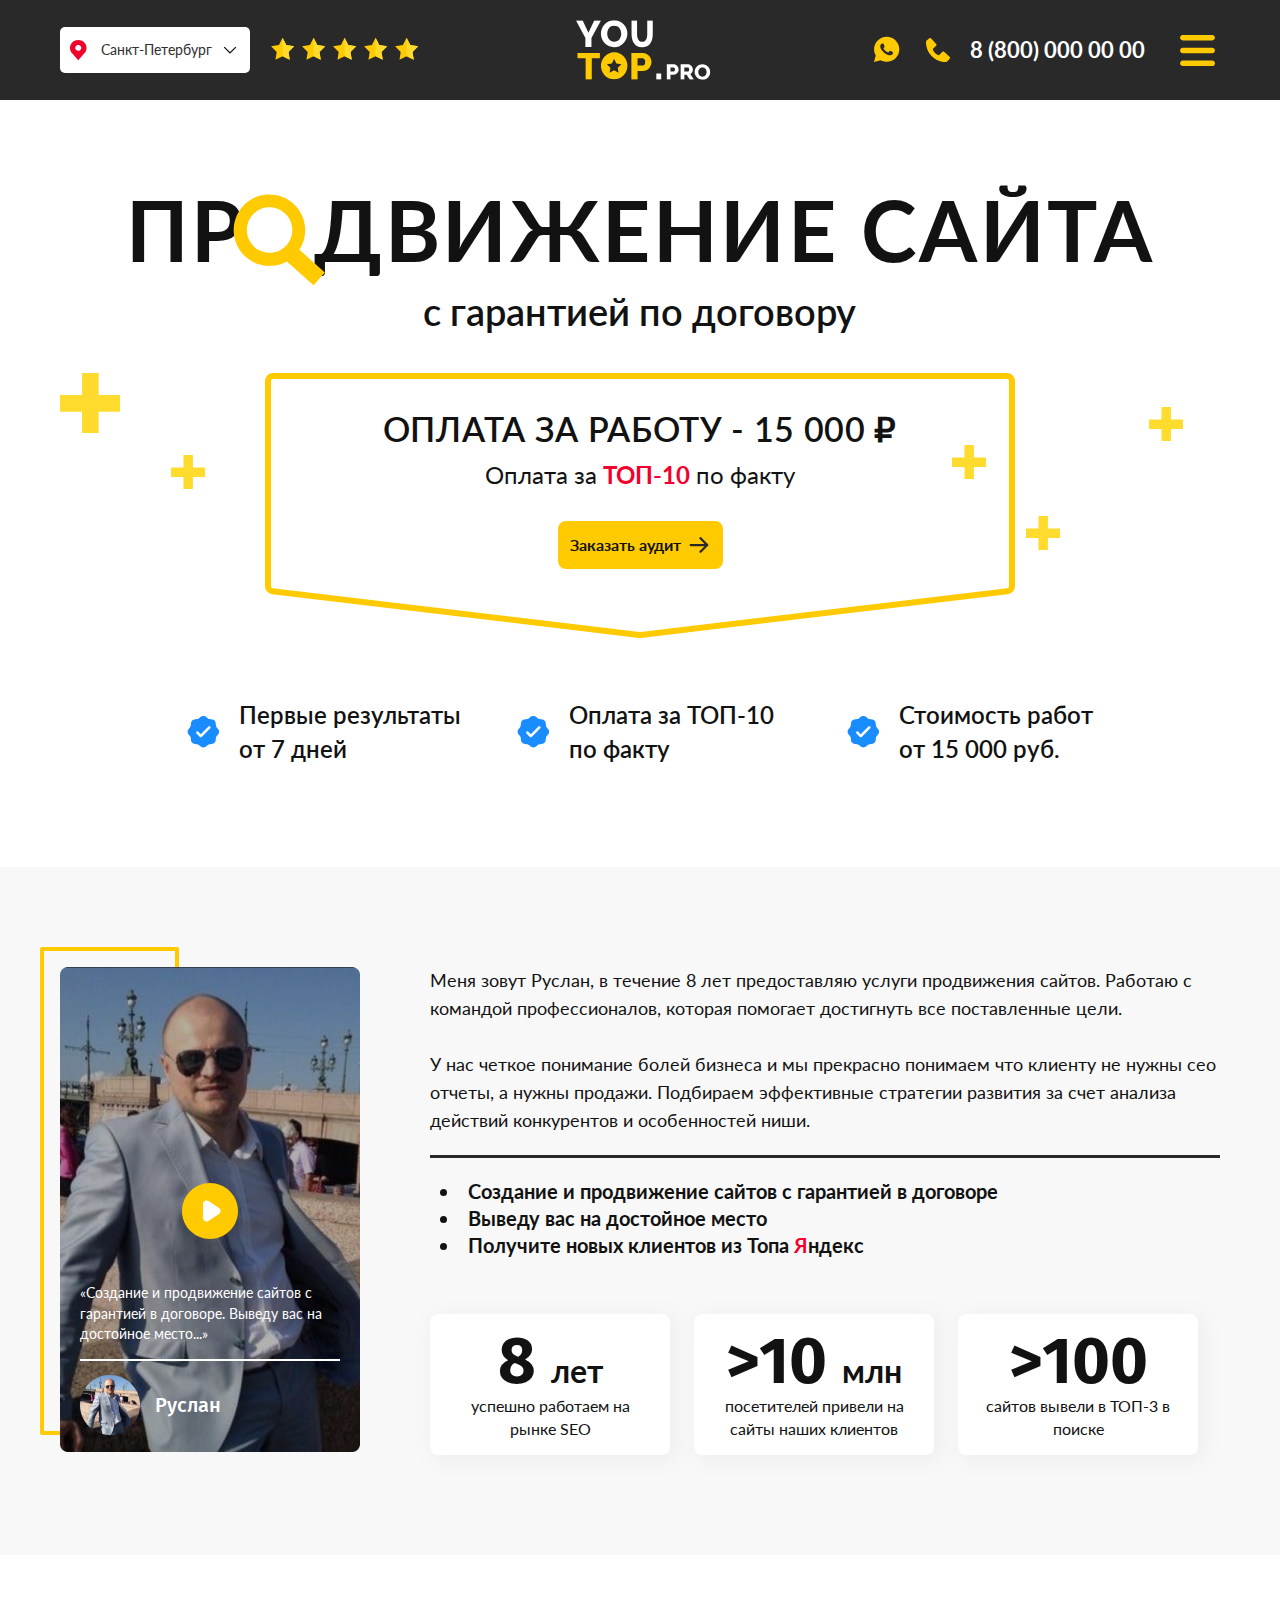
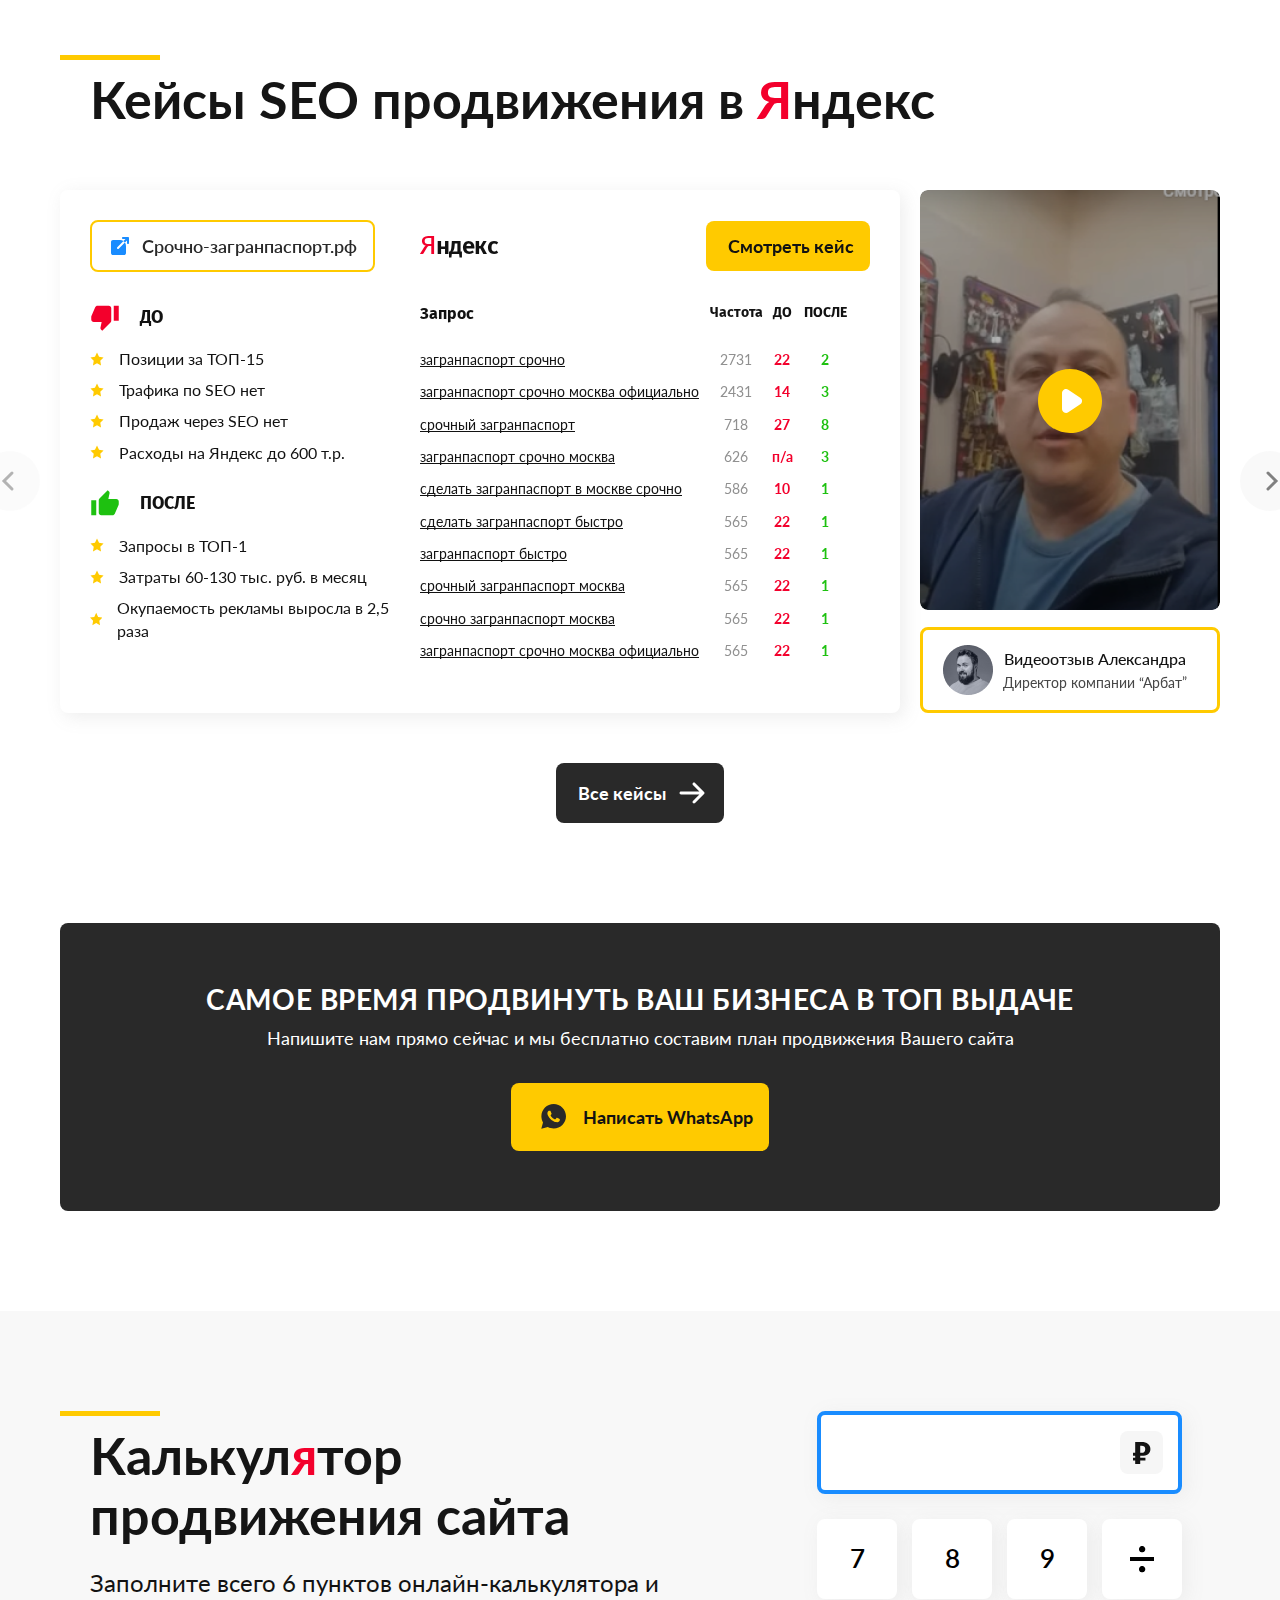
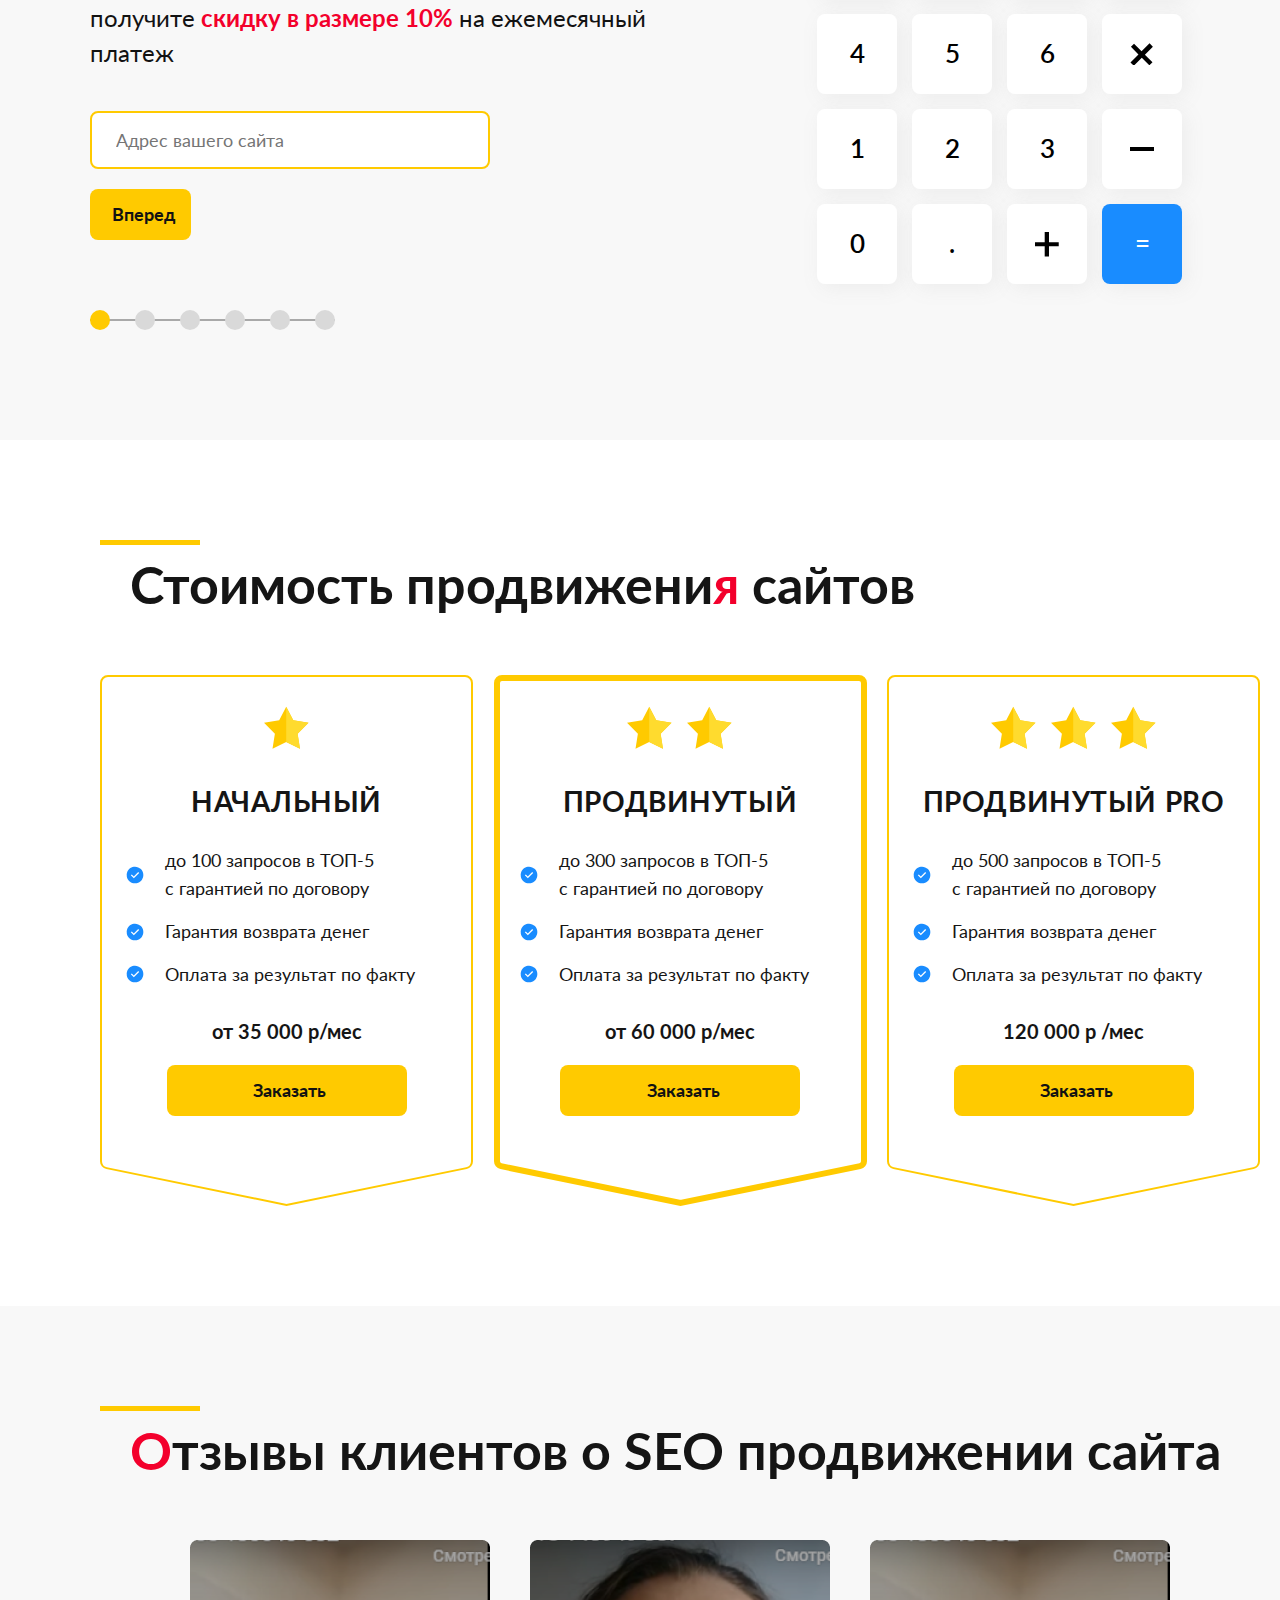
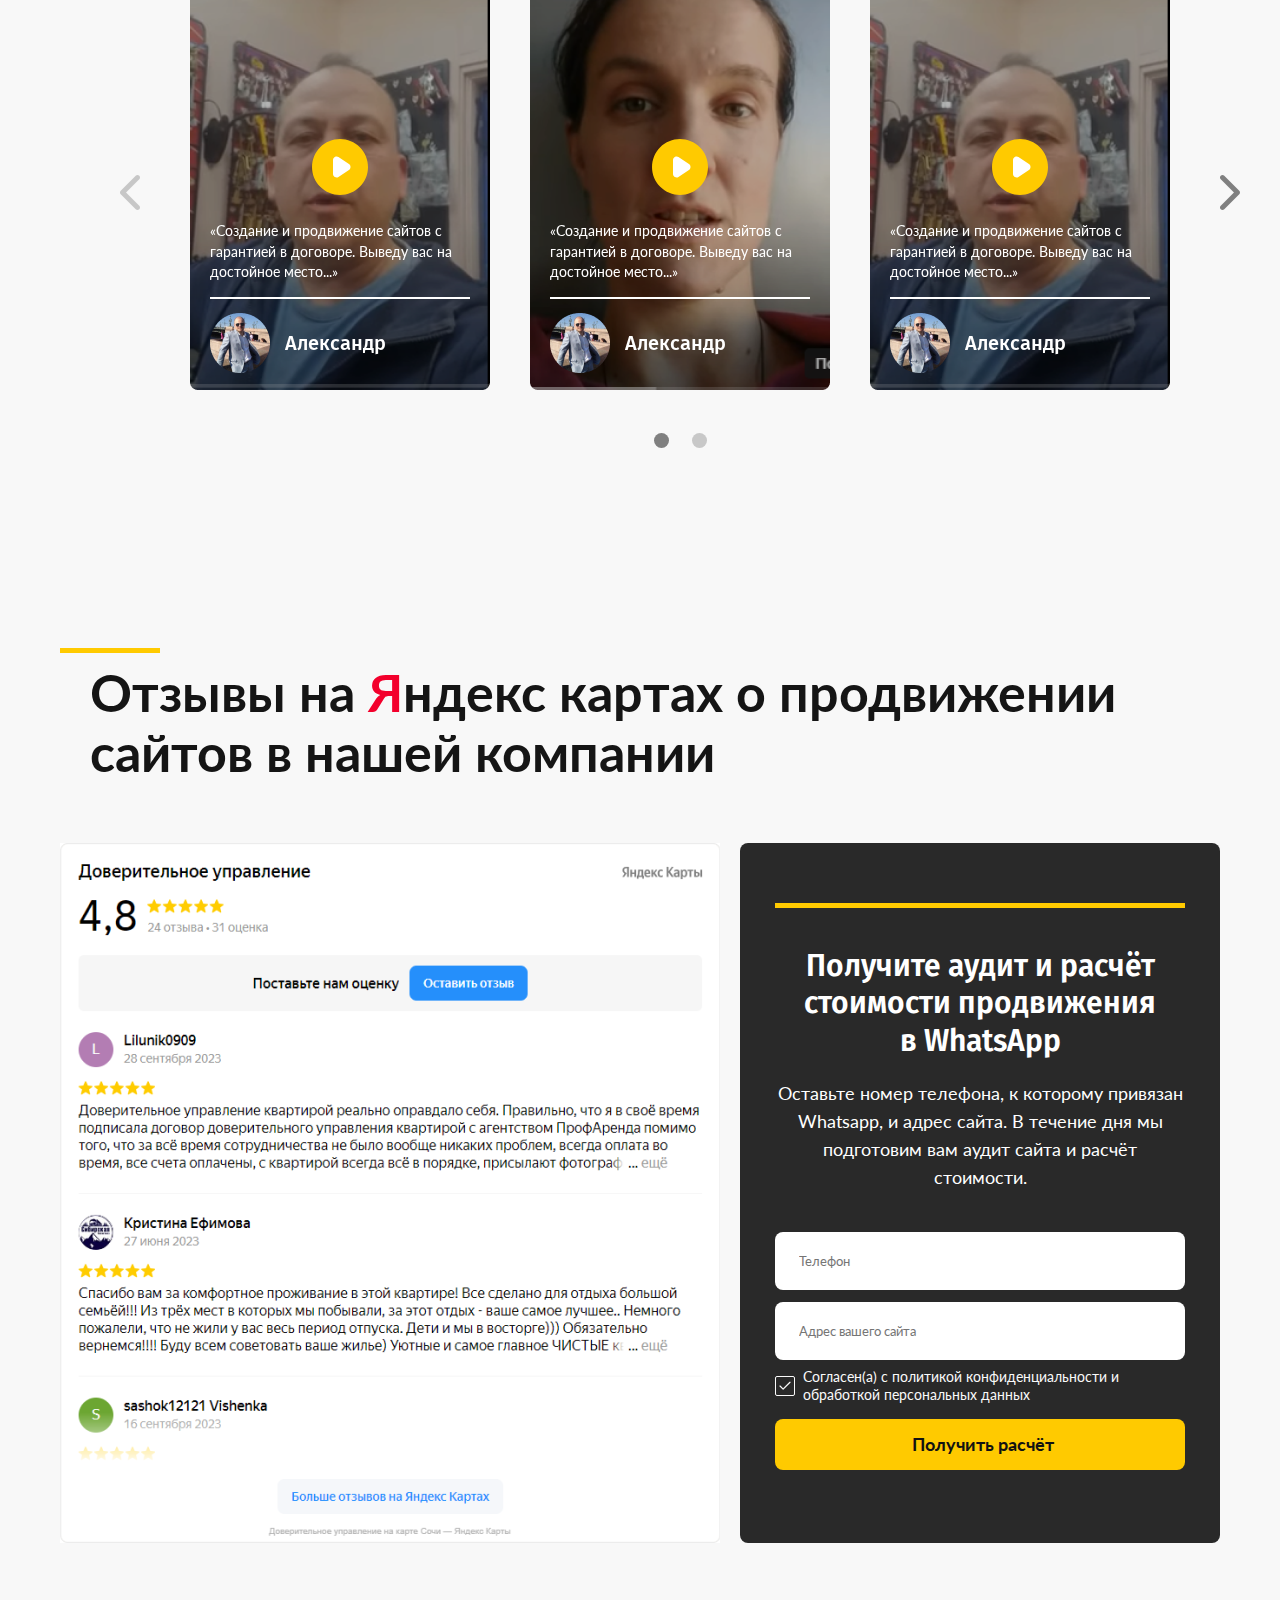
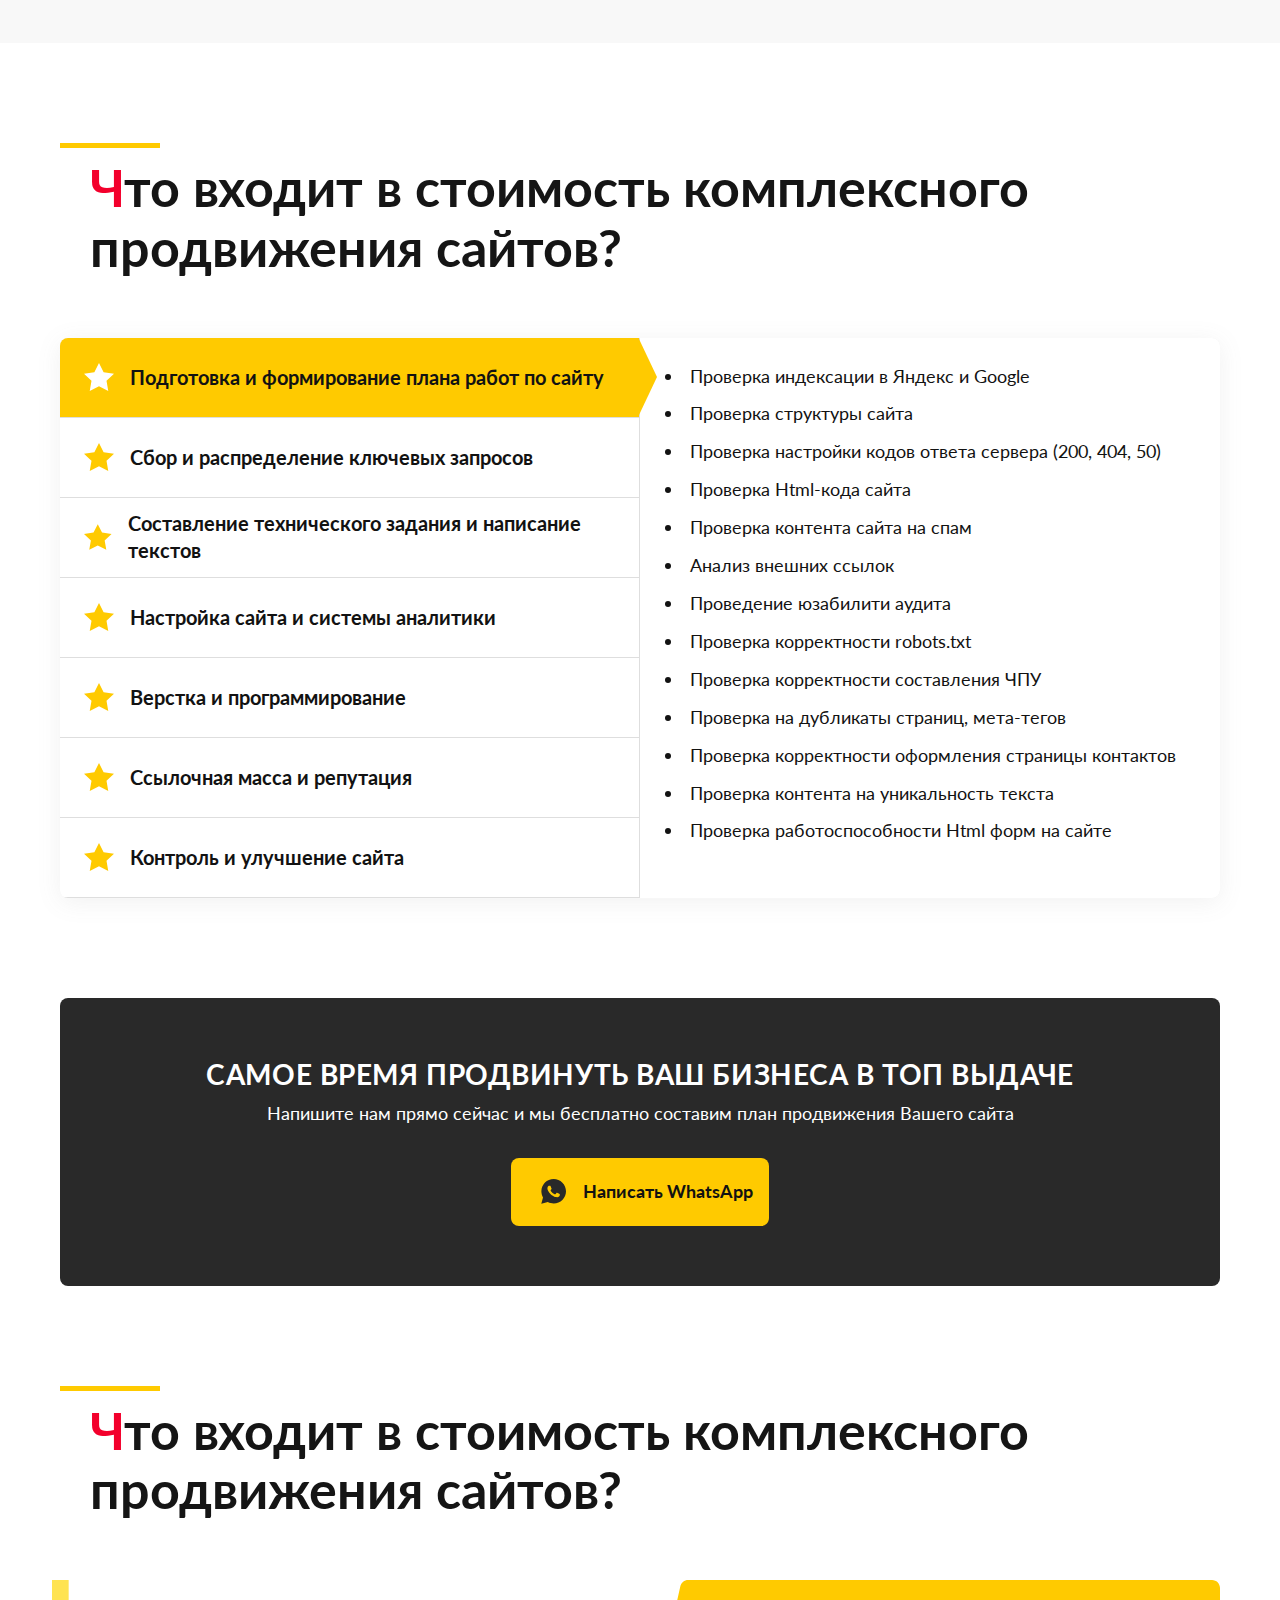
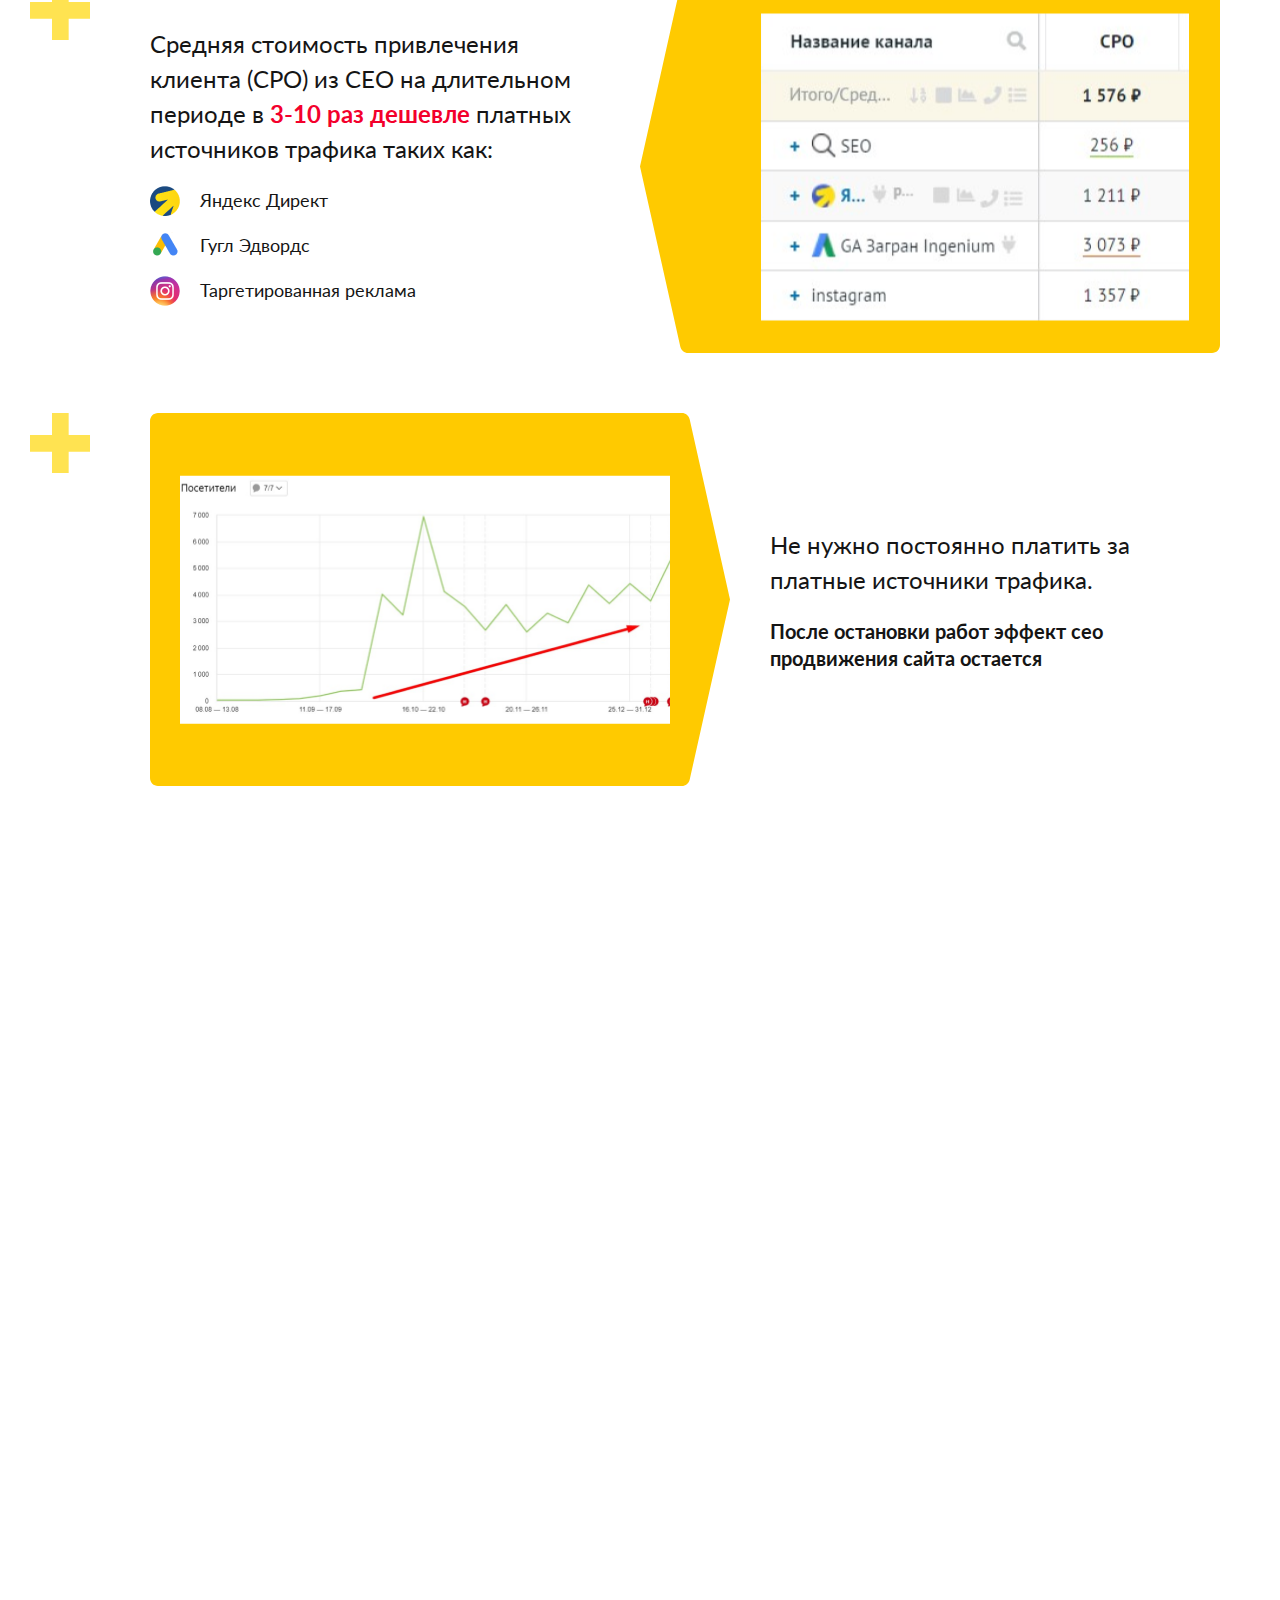
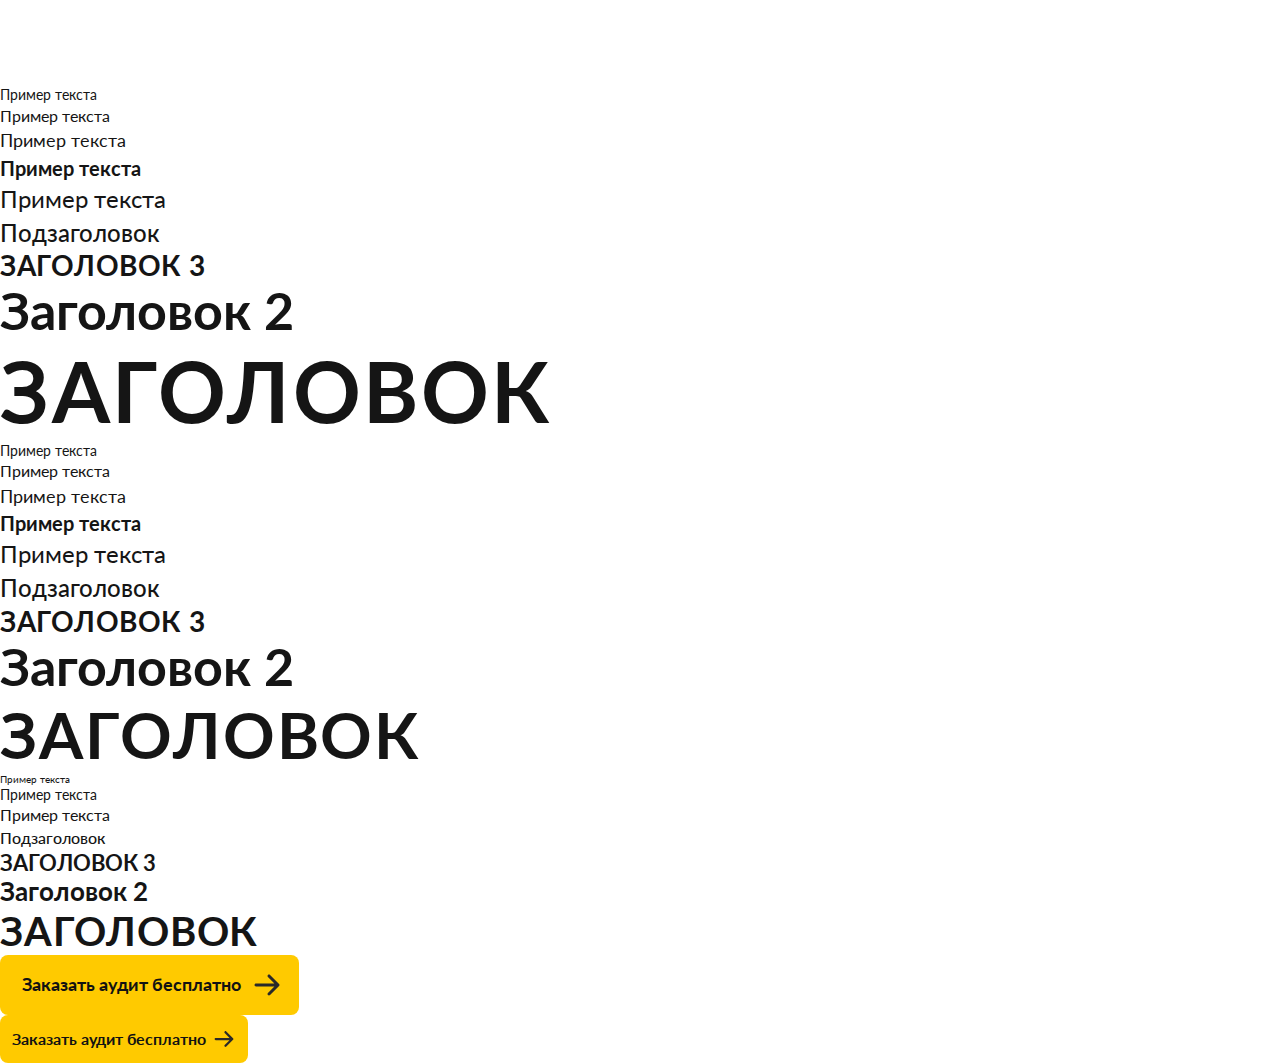
==== commit fdc9954c: "added blocks" ====
--- a/index.html
+++ b/index.html
@@ -1,25 +1,32 @@
 <!DOCTYPE html>
 <html lang="ru">
+
 <head>
     <meta charset="UTF-8">
     <meta http-equiv="X-UA-Compatible" content="IE=edge">
     <meta name="viewport" content="width=device-width, initial-scale=1.0">
     <title>Document</title>
+    <link rel="stylesheet" href="./style/swiper-bundle.min.css">
     <link rel="stylesheet" href="style/style.css">
-    <link rel="stylesheet" href="./style/swiper-bundle.min.css">
 </head>
+
 <body>
     <header class="header popup">
         <div class="container header-top">
             <div class="header_left">
                 <div class="header_left_select">
                     <div class="header_left_select_input">
-                        <svg class="header_left_select_input_svg" viewBox="0 0 30 30" fill="none" xmlns="http://www.w3.org/2000/svg">
-                            <path d="M15.25 5C13.0628 5.00249 10.9658 5.84144 9.41923 7.33282C7.87261 8.8242 7.00259 10.8462 7.00001 12.9554C6.99739 14.6789 7.58124 16.3558 8.66201 17.7286C8.66201 17.7286 8.88701 18.0142 8.92376 18.0555L15.25 25.25L21.5792 18.0518C21.6122 18.0135 21.838 17.7286 21.838 17.7286L21.8387 17.7264C22.919 16.3542 23.5026 14.6781 23.5 12.9554C23.4974 10.8462 22.6274 8.8242 21.0808 7.33282C19.5342 5.84144 17.4372 5.00249 15.25 5ZM15.25 15.8482C14.6567 15.8482 14.0766 15.6786 13.5833 15.3607C13.0899 15.0428 12.7054 14.591 12.4784 14.0624C12.2513 13.5338 12.1919 12.9521 12.3076 12.391C12.4234 11.8298 12.7091 11.3144 13.1287 10.9098C13.5482 10.5052 14.0828 10.2297 14.6647 10.1181C15.2467 10.0065 15.8499 10.0638 16.398 10.2827C16.9462 10.5017 17.4148 10.8724 17.7444 11.3482C18.074 11.8239 18.25 12.3832 18.25 12.9554C18.249 13.7223 17.9326 14.4575 17.3702 14.9999C16.8078 15.5422 16.0453 15.8473 15.25 15.8482Z" fill="#F3002C" />
+                        <svg class="header_left_select_input_svg" viewBox="0 0 30 30" fill="none"
+                            xmlns="http://www.w3.org/2000/svg">
+                            <path
+                                d="M15.25 5C13.0628 5.00249 10.9658 5.84144 9.41923 7.33282C7.87261 8.8242 7.00259 10.8462 7.00001 12.9554C6.99739 14.6789 7.58124 16.3558 8.66201 17.7286C8.66201 17.7286 8.88701 18.0142 8.92376 18.0555L15.25 25.25L21.5792 18.0518C21.6122 18.0135 21.838 17.7286 21.838 17.7286L21.8387 17.7264C22.919 16.3542 23.5026 14.6781 23.5 12.9554C23.4974 10.8462 22.6274 8.8242 21.0808 7.33282C19.5342 5.84144 17.4372 5.00249 15.25 5ZM15.25 15.8482C14.6567 15.8482 14.0766 15.6786 13.5833 15.3607C13.0899 15.0428 12.7054 14.591 12.4784 14.0624C12.2513 13.5338 12.1919 12.9521 12.3076 12.391C12.4234 11.8298 12.7091 11.3144 13.1287 10.9098C13.5482 10.5052 14.0828 10.2297 14.6647 10.1181C15.2467 10.0065 15.8499 10.0638 16.398 10.2827C16.9462 10.5017 17.4148 10.8724 17.7444 11.3482C18.074 11.8239 18.25 12.3832 18.25 12.9554C18.249 13.7223 17.9326 14.4575 17.3702 14.9999C16.8078 15.5422 16.0453 15.8473 15.25 15.8482Z"
+                                fill="#F3002C" />
                         </svg>
                         <p class="header_left_select_input_text">Санкт-Петербург</p>
-                        <svg class="header_left_select_input_svg-arr" viewBox="0 0 20 20" fill="none" xmlns="http://www.w3.org/2000/svg">
-                            <path d="M10 6.25L16.25 12.5L15.375 13.375L10 8L4.625 13.375L3.75 12.5L10 6.25Z" fill="#121212" />
+                        <svg class="header_left_select_input_svg-arr" viewBox="0 0 20 20" fill="none"
+                            xmlns="http://www.w3.org/2000/svg">
+                            <path d="M10 6.25L16.25 12.5L15.375 13.375L10 8L4.625 13.375L3.75 12.5L10 6.25Z"
+                                fill="#121212" />
                         </svg>
                     </div>
                     <div class="header_left_select_menu">
@@ -38,25 +45,50 @@
                     </div>
                 </div>
                 <div class="header_left_stars">
-                    <svg class="header_left_stars_item" viewBox="0 0 27 28" fill="none" xmlns="http://www.w3.org/2000/svg">
-                        <path d="M13.0603 0.941406L16.9827 8.60236L25.481 9.96529L19.4068 16.063L20.7367 24.5663L13.0603 20.6739L5.3839 24.5663L6.71376 16.063L0.639648 9.96529L9.13791 8.60236L13.0603 0.941406Z" fill="#FFCA00" />
-                        <path d="M17.0222 8.59675L13.0566 0.941406V20.6594L20.8176 24.549L19.4731 16.0519L25.6142 9.95869L17.0222 8.59675Z" fill="#FFDB2E" />
+                    <svg class="header_left_stars_item" viewBox="0 0 27 28" fill="none"
+                        xmlns="http://www.w3.org/2000/svg">
+                        <path
+                            d="M13.0603 0.941406L16.9827 8.60236L25.481 9.96529L19.4068 16.063L20.7367 24.5663L13.0603 20.6739L5.3839 24.5663L6.71376 16.063L0.639648 9.96529L9.13791 8.60236L13.0603 0.941406Z"
+                            fill="#FFCA00" />
+                        <path
+                            d="M17.0222 8.59675L13.0566 0.941406V20.6594L20.8176 24.549L19.4731 16.0519L25.6142 9.95869L17.0222 8.59675Z"
+                            fill="#FFDB2E" />
                     </svg>
-                    <svg class="header_left_stars_item" viewBox="0 0 27 28" fill="none" xmlns="http://www.w3.org/2000/svg">
-                        <path d="M13.0603 0.941406L16.9827 8.60236L25.481 9.96529L19.4068 16.063L20.7367 24.5663L13.0603 20.6739L5.3839 24.5663L6.71376 16.063L0.639648 9.96529L9.13791 8.60236L13.0603 0.941406Z" fill="#FFCA00" />
-                        <path d="M17.0222 8.59675L13.0566 0.941406V20.6594L20.8176 24.549L19.4731 16.0519L25.6142 9.95869L17.0222 8.59675Z" fill="#FFDB2E" />
+                    <svg class="header_left_stars_item" viewBox="0 0 27 28" fill="none"
+                        xmlns="http://www.w3.org/2000/svg">
+                        <path
+                            d="M13.0603 0.941406L16.9827 8.60236L25.481 9.96529L19.4068 16.063L20.7367 24.5663L13.0603 20.6739L5.3839 24.5663L6.71376 16.063L0.639648 9.96529L9.13791 8.60236L13.0603 0.941406Z"
+                            fill="#FFCA00" />
+                        <path
+                            d="M17.0222 8.59675L13.0566 0.941406V20.6594L20.8176 24.549L19.4731 16.0519L25.6142 9.95869L17.0222 8.59675Z"
+                            fill="#FFDB2E" />
                     </svg>
-                    <svg class="header_left_stars_item" viewBox="0 0 27 28" fill="none" xmlns="http://www.w3.org/2000/svg">
-                        <path d="M13.0603 0.941406L16.9827 8.60236L25.481 9.96529L19.4068 16.063L20.7367 24.5663L13.0603 20.6739L5.3839 24.5663L6.71376 16.063L0.639648 9.96529L9.13791 8.60236L13.0603 0.941406Z" fill="#FFCA00" />
-                        <path d="M17.0222 8.59675L13.0566 0.941406V20.6594L20.8176 24.549L19.4731 16.0519L25.6142 9.95869L17.0222 8.59675Z" fill="#FFDB2E" />
+                    <svg class="header_left_stars_item" viewBox="0 0 27 28" fill="none"
+                        xmlns="http://www.w3.org/2000/svg">
+                        <path
+                            d="M13.0603 0.941406L16.9827 8.60236L25.481 9.96529L19.4068 16.063L20.7367 24.5663L13.0603 20.6739L5.3839 24.5663L6.71376 16.063L0.639648 9.96529L9.13791 8.60236L13.0603 0.941406Z"
+                            fill="#FFCA00" />
+                        <path
+                            d="M17.0222 8.59675L13.0566 0.941406V20.6594L20.8176 24.549L19.4731 16.0519L25.6142 9.95869L17.0222 8.59675Z"
+                            fill="#FFDB2E" />
                     </svg>
-                    <svg class="header_left_stars_item" viewBox="0 0 27 28" fill="none" xmlns="http://www.w3.org/2000/svg">
-                        <path d="M13.0603 0.941406L16.9827 8.60236L25.481 9.96529L19.4068 16.063L20.7367 24.5663L13.0603 20.6739L5.3839 24.5663L6.71376 16.063L0.639648 9.96529L9.13791 8.60236L13.0603 0.941406Z" fill="#FFCA00" />
-                        <path d="M17.0222 8.59675L13.0566 0.941406V20.6594L20.8176 24.549L19.4731 16.0519L25.6142 9.95869L17.0222 8.59675Z" fill="#FFDB2E" />
+                    <svg class="header_left_stars_item" viewBox="0 0 27 28" fill="none"
+                        xmlns="http://www.w3.org/2000/svg">
+                        <path
+                            d="M13.0603 0.941406L16.9827 8.60236L25.481 9.96529L19.4068 16.063L20.7367 24.5663L13.0603 20.6739L5.3839 24.5663L6.71376 16.063L0.639648 9.96529L9.13791 8.60236L13.0603 0.941406Z"
+                            fill="#FFCA00" />
+                        <path
+                            d="M17.0222 8.59675L13.0566 0.941406V20.6594L20.8176 24.549L19.4731 16.0519L25.6142 9.95869L17.0222 8.59675Z"
+                            fill="#FFDB2E" />
                     </svg>
-                    <svg class="header_left_stars_item" viewBox="0 0 27 28" fill="none" xmlns="http://www.w3.org/2000/svg">
-                        <path d="M13.0603 0.941406L16.9827 8.60236L25.481 9.96529L19.4068 16.063L20.7367 24.5663L13.0603 20.6739L5.3839 24.5663L6.71376 16.063L0.639648 9.96529L9.13791 8.60236L13.0603 0.941406Z" fill="#FFCA00" />
-                        <path d="M17.0222 8.59675L13.0566 0.941406V20.6594L20.8176 24.549L19.4731 16.0519L25.6142 9.95869L17.0222 8.59675Z" fill="#FFDB2E" />
+                    <svg class="header_left_stars_item" viewBox="0 0 27 28" fill="none"
+                        xmlns="http://www.w3.org/2000/svg">
+                        <path
+                            d="M13.0603 0.941406L16.9827 8.60236L25.481 9.96529L19.4068 16.063L20.7367 24.5663L13.0603 20.6739L5.3839 24.5663L6.71376 16.063L0.639648 9.96529L9.13791 8.60236L13.0603 0.941406Z"
+                            fill="#FFCA00" />
+                        <path
+                            d="M17.0222 8.59675L13.0566 0.941406V20.6594L20.8176 24.549L19.4731 16.0519L25.6142 9.95869L17.0222 8.59675Z"
+                            fill="#FFDB2E" />
                     </svg>
                 </div>
             </div>
@@ -64,24 +96,36 @@
             <div class="header_right">
                 <div class="header_seti">
                     <a href="" class="header_seti_item">
-                        <svg class="header_seti_item_svg" viewBox="0 0 40 40" fill="none" xmlns="http://www.w3.org/2000/svg">
-                            <path d="M29.626 10.4444C27.2427 8.06944 24.065 6.75 20.7108 6.75C13.7375 6.75 8.08827 12.3796 8.08827 19.3287C8.08827 21.5278 8.70616 23.7269 9.76539 25.5741L8 32.0833L14.7085 30.3241C16.5621 31.2917 18.5923 31.8194 20.7108 31.8194C27.6841 31.8194 33.3333 26.1898 33.3333 19.2407C33.2451 15.9861 32.0093 12.8194 29.626 10.4444ZM26.8014 23.8148C26.5366 24.5185 25.3008 25.2222 24.6829 25.3102C24.1533 25.3981 23.4472 25.3981 22.741 25.2222C22.2997 25.0463 21.6818 24.8704 20.9756 24.5185C17.7979 23.1991 15.7677 20.0324 15.5912 19.7685C15.4146 19.5926 14.2671 18.0972 14.2671 16.5139C14.2671 14.9306 15.0616 14.2269 15.3264 13.875C15.5912 13.5231 15.9443 13.5231 16.2091 13.5231C16.3856 13.5231 16.6504 13.5231 16.8269 13.5231C17.0035 13.5231 17.2683 13.4352 17.5331 14.0509C17.7979 14.6667 18.4158 16.25 18.5041 16.338C18.5923 16.5139 18.5923 16.6898 18.5041 16.8657C18.4158 17.0417 18.3275 17.2176 18.151 17.3935C17.9744 17.5694 17.7979 17.8333 17.7096 17.9213C17.5331 18.0972 17.3566 18.2731 17.5331 18.537C17.7096 18.8889 18.3275 19.8565 19.2985 20.7361C20.5343 21.7917 21.5052 22.1435 21.8583 22.3194C22.2114 22.4954 22.3879 22.4074 22.5645 22.2315C22.741 22.0556 23.3589 21.3519 23.5354 21C23.712 20.6481 23.9768 20.7361 24.2416 20.8241C24.5064 20.912 26.0952 21.7037 26.36 21.8796C26.7131 22.0556 26.8897 22.1435 26.9779 22.2315C27.0662 22.4954 27.0662 23.1111 26.8014 23.8148Z" fill="#FFCA00" />
+                        <svg class="header_seti_item_svg" viewBox="0 0 40 40" fill="none"
+                            xmlns="http://www.w3.org/2000/svg">
+                            <path
+                                d="M29.626 10.4444C27.2427 8.06944 24.065 6.75 20.7108 6.75C13.7375 6.75 8.08827 12.3796 8.08827 19.3287C8.08827 21.5278 8.70616 23.7269 9.76539 25.5741L8 32.0833L14.7085 30.3241C16.5621 31.2917 18.5923 31.8194 20.7108 31.8194C27.6841 31.8194 33.3333 26.1898 33.3333 19.2407C33.2451 15.9861 32.0093 12.8194 29.626 10.4444ZM26.8014 23.8148C26.5366 24.5185 25.3008 25.2222 24.6829 25.3102C24.1533 25.3981 23.4472 25.3981 22.741 25.2222C22.2997 25.0463 21.6818 24.8704 20.9756 24.5185C17.7979 23.1991 15.7677 20.0324 15.5912 19.7685C15.4146 19.5926 14.2671 18.0972 14.2671 16.5139C14.2671 14.9306 15.0616 14.2269 15.3264 13.875C15.5912 13.5231 15.9443 13.5231 16.2091 13.5231C16.3856 13.5231 16.6504 13.5231 16.8269 13.5231C17.0035 13.5231 17.2683 13.4352 17.5331 14.0509C17.7979 14.6667 18.4158 16.25 18.5041 16.338C18.5923 16.5139 18.5923 16.6898 18.5041 16.8657C18.4158 17.0417 18.3275 17.2176 18.151 17.3935C17.9744 17.5694 17.7979 17.8333 17.7096 17.9213C17.5331 18.0972 17.3566 18.2731 17.5331 18.537C17.7096 18.8889 18.3275 19.8565 19.2985 20.7361C20.5343 21.7917 21.5052 22.1435 21.8583 22.3194C22.2114 22.4954 22.3879 22.4074 22.5645 22.2315C22.741 22.0556 23.3589 21.3519 23.5354 21C23.712 20.6481 23.9768 20.7361 24.2416 20.8241C24.5064 20.912 26.0952 21.7037 26.36 21.8796C26.7131 22.0556 26.8897 22.1435 26.9779 22.2315C27.0662 22.4954 27.0662 23.1111 26.8014 23.8148Z"
+                                fill="#FFCA00" />
                         </svg>
                     </a>
                     <a href="" class="header_seti_item">
-                        <svg class="header_seti_item_svg" viewBox="0 0 40 40" fill="none" xmlns="http://www.w3.org/2000/svg">
-                            <path d="M31.5591 26.8L26.0827 21.8207C25.8238 21.5854 25.4836 21.4599 25.134 21.4707C24.7843 21.4815 24.4526 21.6278 24.2087 21.8786L20.9848 25.1941C20.2088 25.0459 18.6488 24.5595 17.0429 22.9577C15.437 21.3505 14.9507 19.7864 14.8065 19.0158L18.1193 15.7905C18.3704 15.5468 18.5169 15.215 18.5277 14.8653C18.5385 14.5155 18.4128 14.1753 18.1772 13.9165L13.1993 8.44147C12.9636 8.18194 12.636 8.02451 12.2861 8.00263C11.9362 7.98074 11.5915 8.09612 11.3253 8.32426L8.40185 10.8314C8.16893 11.0652 8.02991 11.3763 8.01116 11.7058C7.99095 12.0426 7.60565 20.0208 13.7921 26.2099C19.189 31.6055 25.9493 32.0002 27.8112 32.0002C28.0833 32.0002 28.2503 31.9921 28.2948 31.9894C28.6242 31.971 28.9352 31.8313 29.1678 31.5974L31.6736 28.6726C31.9027 28.4072 32.0189 28.0628 31.9975 27.713C31.9761 27.3631 31.8188 27.0354 31.5591 26.8Z" fill="#FFCA00" />
+                        <svg class="header_seti_item_svg" viewBox="0 0 40 40" fill="none"
+                            xmlns="http://www.w3.org/2000/svg">
+                            <path
+                                d="M31.5591 26.8L26.0827 21.8207C25.8238 21.5854 25.4836 21.4599 25.134 21.4707C24.7843 21.4815 24.4526 21.6278 24.2087 21.8786L20.9848 25.1941C20.2088 25.0459 18.6488 24.5595 17.0429 22.9577C15.437 21.3505 14.9507 19.7864 14.8065 19.0158L18.1193 15.7905C18.3704 15.5468 18.5169 15.215 18.5277 14.8653C18.5385 14.5155 18.4128 14.1753 18.1772 13.9165L13.1993 8.44147C12.9636 8.18194 12.636 8.02451 12.2861 8.00263C11.9362 7.98074 11.5915 8.09612 11.3253 8.32426L8.40185 10.8314C8.16893 11.0652 8.02991 11.3763 8.01116 11.7058C7.99095 12.0426 7.60565 20.0208 13.7921 26.2099C19.189 31.6055 25.9493 32.0002 27.8112 32.0002C28.0833 32.0002 28.2503 31.9921 28.2948 31.9894C28.6242 31.971 28.9352 31.8313 29.1678 31.5974L31.6736 28.6726C31.9027 28.4072 32.0189 28.0628 31.9975 27.713C31.9761 27.3631 31.8188 27.0354 31.5591 26.8Z"
+                                fill="#FFCA00" />
                         </svg>
                     </a>
                 </div>
                 <a href="" class="header_right_phone">8 (800) 000 00 00</a>
                 <div class="header_menu_button close">
-                    <svg class="header_menu_button_svg close" viewBox="0 0 45 46" fill="none" xmlns="http://www.w3.org/2000/svg">
-                        <path d="M37.5 33.3125C38.2223 33.3129 38.9167 33.5911 39.4395 34.0895C39.9622 34.588 40.2731 35.2684 40.3079 35.9898C40.3426 36.7113 40.0984 37.4184 39.6259 37.9648C39.1535 38.5111 38.4889 38.8547 37.77 38.9244L37.5 38.9375H7.5C6.77772 38.9371 6.08326 38.6589 5.56053 38.1605C5.03779 37.662 4.72685 36.9816 4.69214 36.2602C4.65743 35.5387 4.90161 34.8316 5.37408 34.2852C5.84655 33.7389 6.51109 33.3953 7.23 33.3256L7.5 33.3125H37.5ZM37.5 20.1875C38.2459 20.1875 38.9613 20.4838 39.4887 21.0113C40.0162 21.5387 40.3125 22.2541 40.3125 23C40.3125 23.7459 40.0162 24.4613 39.4887 24.9887C38.9613 25.5162 38.2459 25.8125 37.5 25.8125H7.5C6.75408 25.8125 6.03871 25.5162 5.51126 24.9887C4.98382 24.4613 4.6875 23.7459 4.6875 23C4.6875 22.2541 4.98382 21.5387 5.51126 21.0113C6.03871 20.4838 6.75408 20.1875 7.5 20.1875H37.5ZM37.5 7.0625C38.2459 7.0625 38.9613 7.35882 39.4887 7.88626C40.0162 8.41371 40.3125 9.12908 40.3125 9.875C40.3125 10.6209 40.0162 11.3363 39.4887 11.8637C38.9613 12.3912 38.2459 12.6875 37.5 12.6875H7.5C6.75408 12.6875 6.03871 12.3912 5.51126 11.8637C4.98382 11.3363 4.6875 10.6209 4.6875 9.875C4.6875 9.12908 4.98382 8.41371 5.51126 7.88626C6.03871 7.35882 6.75408 7.0625 7.5 7.0625H37.5Z" fill="#FFCA00" />
+                    <svg class="header_menu_button_svg close" viewBox="0 0 45 46" fill="none"
+                        xmlns="http://www.w3.org/2000/svg">
+                        <path
+                            d="M37.5 33.3125C38.2223 33.3129 38.9167 33.5911 39.4395 34.0895C39.9622 34.588 40.2731 35.2684 40.3079 35.9898C40.3426 36.7113 40.0984 37.4184 39.6259 37.9648C39.1535 38.5111 38.4889 38.8547 37.77 38.9244L37.5 38.9375H7.5C6.77772 38.9371 6.08326 38.6589 5.56053 38.1605C5.03779 37.662 4.72685 36.9816 4.69214 36.2602C4.65743 35.5387 4.90161 34.8316 5.37408 34.2852C5.84655 33.7389 6.51109 33.3953 7.23 33.3256L7.5 33.3125H37.5ZM37.5 20.1875C38.2459 20.1875 38.9613 20.4838 39.4887 21.0113C40.0162 21.5387 40.3125 22.2541 40.3125 23C40.3125 23.7459 40.0162 24.4613 39.4887 24.9887C38.9613 25.5162 38.2459 25.8125 37.5 25.8125H7.5C6.75408 25.8125 6.03871 25.5162 5.51126 24.9887C4.98382 24.4613 4.6875 23.7459 4.6875 23C4.6875 22.2541 4.98382 21.5387 5.51126 21.0113C6.03871 20.4838 6.75408 20.1875 7.5 20.1875H37.5ZM37.5 7.0625C38.2459 7.0625 38.9613 7.35882 39.4887 7.88626C40.0162 8.41371 40.3125 9.12908 40.3125 9.875C40.3125 10.6209 40.0162 11.3363 39.4887 11.8637C38.9613 12.3912 38.2459 12.6875 37.5 12.6875H7.5C6.75408 12.6875 6.03871 12.3912 5.51126 11.8637C4.98382 11.3363 4.6875 10.6209 4.6875 9.875C4.6875 9.12908 4.98382 8.41371 5.51126 7.88626C6.03871 7.35882 6.75408 7.0625 7.5 7.0625H37.5Z"
+                            fill="#FFCA00" />
                     </svg>
-                    <svg class="header_menu_button_svg open" viewBox="0 0 45 46" fill="none" xmlns="http://www.w3.org/2000/svg">
-                        <rect width="44.5626" height="4.45626" rx="2.22813" transform="matrix(0.710092 -0.704109 0.710092 0.704109 5 36.375)" fill="#FFCA00" />
-                        <rect width="44.5626" height="4.45626" rx="2.22813" transform="matrix(0.710092 0.704109 -0.710092 0.704109 8.35645 5.48438)" fill="#FFCA00" />
+                    <svg class="header_menu_button_svg open" viewBox="0 0 45 46" fill="none"
+                        xmlns="http://www.w3.org/2000/svg">
+                        <rect width="44.5626" height="4.45626" rx="2.22813"
+                            transform="matrix(0.710092 -0.704109 0.710092 0.704109 5 36.375)" fill="#FFCA00" />
+                        <rect width="44.5626" height="4.45626" rx="2.22813"
+                            transform="matrix(0.710092 0.704109 -0.710092 0.704109 8.35645 5.48438)" fill="#FFCA00" />
                     </svg>
                 </div>
             </div>
@@ -91,14 +135,20 @@
                 <div class="header-bottom_top">
                     <div class="header-bottom_left">
                         <ul class="header-bottom_left_menu">
-                            <li class="header-bottom_left_menu_item"><a href="" class="header-bottom_left_menu_item_href">Услуги</a></li>
-                            <li class="header-bottom_left_menu_item"><a href="" class="header-bottom_left_menu_item_href">Стоимость</a></li>
-                            <li class="header-bottom_left_menu_item"><a href="" class="header-bottom_left_menu_item_href">Кейсы</a></li>
+                            <li class="header-bottom_left_menu_item"><a href=""
+                                    class="header-bottom_left_menu_item_href">Услуги</a></li>
+                            <li class="header-bottom_left_menu_item"><a href=""
+                                    class="header-bottom_left_menu_item_href">Стоимость</a></li>
+                            <li class="header-bottom_left_menu_item"><a href=""
+                                    class="header-bottom_left_menu_item_href">Кейсы</a></li>
                             <li class="header-bottom_left_menu_item have-child">
                                 <div class="header-bottom_left_menu_item_title">
                                     <p class="header-bottom_left_menu_item_href">Отраслевые решения</p>
-                                    <svg class="header-bottom_left_menu_item_title_svg" viewBox="0 0 24 24" fill="none" xmlns="http://www.w3.org/2000/svg">
-                                        <path d="M12 7.50078L19.5 15.0008L18.45 16.0508L12 9.60078L5.55 16.0508L4.5 15.0008L12 7.50078Z" fill="#F8F8F8" />
+                                    <svg class="header-bottom_left_menu_item_title_svg" viewBox="0 0 24 24" fill="none"
+                                        xmlns="http://www.w3.org/2000/svg">
+                                        <path
+                                            d="M12 7.50078L19.5 15.0008L18.45 16.0508L12 9.60078L5.55 16.0508L4.5 15.0008L12 7.50078Z"
+                                            fill="#F8F8F8" />
                                     </svg>
                                 </div>
                             </li>
@@ -143,8 +193,11 @@
                 <div class="front-block-text">
                     <h1 class="front-block__heading h1">
                         Пр<span>о</span>движение сайта
-                        <svg class="front-block__heading__svg" viewBox="0 0 130 130" fill="none" xmlns="http://www.w3.org/2000/svg">
-                            <path fill-rule="evenodd" clip-rule="evenodd" d="M19.6202 43.5874C21.1507 39.1278 23.5481 35.015 26.6745 31.4857C32.9342 24.4196 41.7346 20.116 51.1553 19.5142C60.5761 18.9124 69.8526 22.0611 76.9605 28.2732C84.0684 34.4854 88.4308 43.2567 89.0958 52.6733C89.6485 60.5014 87.6088 68.2471 83.3634 74.745L108.845 97.4616L97.5191 110.166L70.8651 86.4043C70.4033 86.6622 69.9353 86.91 69.4616 87.1476C65.247 89.2614 60.656 90.5205 55.9528 90.8527C51.2496 91.1848 46.5271 90.5833 42.0574 89.0828C37.5876 87.5823 33.4588 85.2125 29.9086 82.1097C26.3585 79.007 23.4572 75.2326 21.3717 71.004C19.2863 66.7754 18.0579 62.176 17.7573 57.4707C17.4567 52.7654 18.0898 48.0471 19.6202 43.5874ZM63.6894 75.3989C66.3668 74.0729 68.7567 72.2326 70.7229 69.9829C74.6936 65.4396 76.6969 59.505 76.2921 53.4846C75.8872 47.4642 73.1073 41.8512 68.564 37.8804C64.0207 33.9097 58.086 31.9064 52.0657 32.3112C46.0453 32.7161 40.4323 35.496 36.4615 40.0393C34.4954 42.2889 32.9916 44.9038 32.0361 47.7346C31.0805 50.5654 30.6918 53.5567 30.8923 56.5377C31.0928 59.5186 31.8784 62.431 33.2044 65.1083C34.5304 67.7857 36.3708 70.1757 38.6204 72.1418C40.87 74.1079 43.4849 75.6117 46.3157 76.5672C49.1465 77.5228 52.1378 77.9115 55.1187 77.711C58.0997 77.5105 61.012 76.7249 63.6894 75.3989Z" fill="#FFCA00" />
+                        <svg class="front-block__heading__svg" viewBox="0 0 130 130" fill="none"
+                            xmlns="http://www.w3.org/2000/svg">
+                            <path fill-rule="evenodd" clip-rule="evenodd"
+                                d="M19.6202 43.5874C21.1507 39.1278 23.5481 35.015 26.6745 31.4857C32.9342 24.4196 41.7346 20.116 51.1553 19.5142C60.5761 18.9124 69.8526 22.0611 76.9605 28.2732C84.0684 34.4854 88.4308 43.2567 89.0958 52.6733C89.6485 60.5014 87.6088 68.2471 83.3634 74.745L108.845 97.4616L97.5191 110.166L70.8651 86.4043C70.4033 86.6622 69.9353 86.91 69.4616 87.1476C65.247 89.2614 60.656 90.5205 55.9528 90.8527C51.2496 91.1848 46.5271 90.5833 42.0574 89.0828C37.5876 87.5823 33.4588 85.2125 29.9086 82.1097C26.3585 79.007 23.4572 75.2326 21.3717 71.004C19.2863 66.7754 18.0579 62.176 17.7573 57.4707C17.4567 52.7654 18.0898 48.0471 19.6202 43.5874ZM63.6894 75.3989C66.3668 74.0729 68.7567 72.2326 70.7229 69.9829C74.6936 65.4396 76.6969 59.505 76.2921 53.4846C75.8872 47.4642 73.1073 41.8512 68.564 37.8804C64.0207 33.9097 58.086 31.9064 52.0657 32.3112C46.0453 32.7161 40.4323 35.496 36.4615 40.0393C34.4954 42.2889 32.9916 44.9038 32.0361 47.7346C31.0805 50.5654 30.6918 53.5567 30.8923 56.5377C31.0928 59.5186 31.8784 62.431 33.2044 65.1083C34.5304 67.7857 36.3708 70.1757 38.6204 72.1418C40.87 74.1079 43.4849 75.6117 46.3157 76.5672C49.1465 77.5228 52.1378 77.9115 55.1187 77.711C58.0997 77.5105 61.012 76.7249 63.6894 75.3989Z"
+                                fill="#FFCA00" />
                         </svg>
                     </h1>
                     <p class="front-block__subheading">с гарантией по договору</p>
@@ -152,56 +205,1502 @@
                 <div class="front-block-middle">
                     <p class="front-block-middle_heading">ОПЛАТА ЗА РАБОТУ - 15 000 ₽</p>
                     <p class="front-block-middle_subHeading">Оплата за <span>ТОП-10</span> по факту</p>
-                    <button class="button button_mobile">
+                    <button class="button button_mobile front-block-middle-button">
                         Заказать аудит
                         <svg class="button_svg" viewBox="0 0 32 32" fill="none" xmlns="http://www.w3.org/2000/svg">
-                            <path d="M28.0613 17.0624L19.0613 26.0624C18.7795 26.3442 18.3973 26.5025 17.9988 26.5025C17.6002 26.5025 17.218 26.3442 16.9363 26.0624C16.6545 25.7807 16.4961 25.3985 16.4961 24.9999C16.4961 24.6014 16.6545 24.2192 16.9363 23.9374L23.375 17.5012H5C4.60218 17.5012 4.22064 17.3432 3.93934 17.0619C3.65804 16.7806 3.5 16.399 3.5 16.0012C3.5 15.6034 3.65804 15.2218 3.93934 14.9405C4.22064 14.6592 4.60218 14.5012 5 14.5012H23.375L16.9387 8.0612C16.657 7.7794 16.4986 7.39721 16.4986 6.9987C16.4986 6.60018 16.657 6.21799 16.9387 5.9362C17.2205 5.6544 17.6027 5.49609 18.0012 5.49609C18.3998 5.49609 18.782 5.6544 19.0637 5.9362L28.0637 14.9362C28.2036 15.0757 28.3145 15.2415 28.3901 15.4241C28.4657 15.6066 28.5045 15.8023 28.5043 15.9998C28.5041 16.1974 28.4648 16.393 28.3888 16.5753C28.3128 16.7577 28.2014 16.9232 28.0613 17.0624Z" fill="#292929" />
+                            <path
+                                d="M28.0613 17.0624L19.0613 26.0624C18.7795 26.3442 18.3973 26.5025 17.9988 26.5025C17.6002 26.5025 17.218 26.3442 16.9363 26.0624C16.6545 25.7807 16.4961 25.3985 16.4961 24.9999C16.4961 24.6014 16.6545 24.2192 16.9363 23.9374L23.375 17.5012H5C4.60218 17.5012 4.22064 17.3432 3.93934 17.0619C3.65804 16.7806 3.5 16.399 3.5 16.0012C3.5 15.6034 3.65804 15.2218 3.93934 14.9405C4.22064 14.6592 4.60218 14.5012 5 14.5012H23.375L16.9387 8.0612C16.657 7.7794 16.4986 7.39721 16.4986 6.9987C16.4986 6.60018 16.657 6.21799 16.9387 5.9362C17.2205 5.6544 17.6027 5.49609 18.0012 5.49609C18.3998 5.49609 18.782 5.6544 19.0637 5.9362L28.0637 14.9362C28.2036 15.0757 28.3145 15.2415 28.3901 15.4241C28.4657 15.6066 28.5045 15.8023 28.5043 15.9998C28.5041 16.1974 28.4648 16.393 28.3888 16.5753C28.3128 16.7577 28.2014 16.9232 28.0613 17.0624Z"
+                                fill="#292929" />
                         </svg>
                     </button>
-                    <svg class="front-block-middle-bg" viewBox="0 0 750 265" fill="none" xmlns="http://www.w3.org/2000/svg">
-                        <path d="M3 8C3 5.23858 5.23858 3 8 3H742C744.761 3 747 5.23858 747 8V213.283C747 215.815 745.106 217.948 742.591 218.248L375.591 261.909C375.198 261.955 374.802 261.955 374.409 261.909L7.40933 218.248C4.89411 217.948 3 215.815 3 213.283V8Z" stroke="#FFCA00" stroke-width="6" />
+                    <svg class="front-block-middle-bg" viewBox="0 0 750 265" fill="none"
+                        xmlns="http://www.w3.org/2000/svg">
+                        <path
+                            d="M3 8C3 5.23858 5.23858 3 8 3H742C744.761 3 747 5.23858 747 8V213.283C747 215.815 745.106 217.948 742.591 218.248L375.591 261.909C375.198 261.955 374.802 261.955 374.409 261.909L7.40933 218.248C4.89411 217.948 3 215.815 3 213.283V8Z"
+                            stroke="#FFCA00" stroke-width="6" />
                     </svg>
-                    <svg class="front-block-middle_pluss1" viewBox="0 0 60 60" fill="none" xmlns="http://www.w3.org/2000/svg">
-                        <path fill-rule="evenodd" clip-rule="evenodd" d="M38.6671 0H22.0005V22H0V38.6667H22.0005V60H38.6671V38.6667H60V22H38.6671V0Z" fill="#FFDB2E" />
+                    <svg class="front-block-middle_pluss1" viewBox="0 0 60 60" fill="none"
+                        xmlns="http://www.w3.org/2000/svg">
+                        <path fill-rule="evenodd" clip-rule="evenodd"
+                            d="M38.6671 0H22.0005V22H0V38.6667H22.0005V60H38.6671V38.6667H60V22H38.6671V0Z"
+                            fill="#FFDB2E" />
                     </svg>
-                    <svg class="front-block-middle_pluss2" viewBox="0 0 60 60" fill="none" xmlns="http://www.w3.org/2000/svg">
-                        <path fill-rule="evenodd" clip-rule="evenodd" d="M38.6671 0H22.0005V22H0V38.6667H22.0005V60H38.6671V38.6667H60V22H38.6671V0Z" fill="#FFDB2E" />
+                    <svg class="front-block-middle_pluss2" viewBox="0 0 60 60" fill="none"
+                        xmlns="http://www.w3.org/2000/svg">
+                        <path fill-rule="evenodd" clip-rule="evenodd"
+                            d="M38.6671 0H22.0005V22H0V38.6667H22.0005V60H38.6671V38.6667H60V22H38.6671V0Z"
+                            fill="#FFDB2E" />
                     </svg>
-                    <svg class="front-block-middle_pluss3" viewBox="0 0 60 60" fill="none" xmlns="http://www.w3.org/2000/svg">
-                        <path fill-rule="evenodd" clip-rule="evenodd" d="M38.6671 0H22.0005V22H0V38.6667H22.0005V60H38.6671V38.6667H60V22H38.6671V0Z" fill="#FFDB2E" />
+                    <svg class="front-block-middle_pluss3" viewBox="0 0 60 60" fill="none"
+                        xmlns="http://www.w3.org/2000/svg">
+                        <path fill-rule="evenodd" clip-rule="evenodd"
+                            d="M38.6671 0H22.0005V22H0V38.6667H22.0005V60H38.6671V38.6667H60V22H38.6671V0Z"
+                            fill="#FFDB2E" />
                     </svg>
-                    <svg class="front-block-middle_pluss4" viewBox="0 0 60 60" fill="none" xmlns="http://www.w3.org/2000/svg">
-                        <path fill-rule="evenodd" clip-rule="evenodd" d="M38.6671 0H22.0005V22H0V38.6667H22.0005V60H38.6671V38.6667H60V22H38.6671V0Z" fill="#FFDB2E" />
+                    <svg class="front-block-middle_pluss4" viewBox="0 0 60 60" fill="none"
+                        xmlns="http://www.w3.org/2000/svg">
+                        <path fill-rule="evenodd" clip-rule="evenodd"
+                            d="M38.6671 0H22.0005V22H0V38.6667H22.0005V60H38.6671V38.6667H60V22H38.6671V0Z"
+                            fill="#FFDB2E" />
                     </svg>
-                    <svg class="front-block-middle_pluss5" viewBox="0 0 60 60" fill="none" xmlns="http://www.w3.org/2000/svg">
-                        <path fill-rule="evenodd" clip-rule="evenodd" d="M38.6671 0H22.0005V22H0V38.6667H22.0005V60H38.6671V38.6667H60V22H38.6671V0Z" fill="#FFDB2E" />
+                    <svg class="front-block-middle_pluss5" viewBox="0 0 60 60" fill="none"
+                        xmlns="http://www.w3.org/2000/svg">
+                        <path fill-rule="evenodd" clip-rule="evenodd"
+                            d="M38.6671 0H22.0005V22H0V38.6667H22.0005V60H38.6671V38.6667H60V22H38.6671V0Z"
+                            fill="#FFDB2E" />
                     </svg>
                 </div>
                 <div class="front-block_plusses">
                     <div class="front-block-pluss-item">
-                        <svg class="front-block-pluss-item_svg" viewBox="0 0 32 32" fill="none" xmlns="http://www.w3.org/2000/svg">
-                            <path fill-rule="evenodd" clip-rule="evenodd" d="M12.5496 1.84005C12.3018 2.06424 12.0415 2.2741 11.7698 2.46862C11.3003 2.78369 10.7726 3.00109 10.218 3.11136C9.97702 3.15862 9.72496 3.1791 9.22242 3.21849C7.96056 3.31931 7.32884 3.36972 6.80267 3.55561C6.20104 3.76803 5.6546 4.11245 5.20344 4.56361C4.75229 5.01476 4.40786 5.5612 4.19545 6.16283C4.00956 6.689 3.95914 7.32072 3.85832 8.58259C3.84114 8.91619 3.80537 9.24859 3.7512 9.57821C3.64092 10.1327 3.42352 10.6605 3.10845 11.1299C2.97139 11.3347 2.80756 11.5269 2.47988 11.9097C1.65912 12.8739 1.24795 13.3559 1.00692 13.86C0.450818 15.0258 0.450818 16.3806 1.00692 17.5464C1.24795 18.0505 1.65912 18.5326 2.47988 19.4967C2.80756 19.8795 2.97139 20.0717 3.10845 20.2765C3.42352 20.7459 3.64092 21.2737 3.7512 21.8282C3.79846 22.0692 3.81894 22.3213 3.85832 22.8238C3.95914 24.0857 4.00956 24.7174 4.19545 25.2436C4.40786 25.8452 4.75229 26.3917 5.20344 26.8428C5.6546 27.294 6.20104 27.6384 6.80267 27.8508C7.32884 28.0367 7.96056 28.0871 9.22242 28.1879C9.72496 28.2273 9.97702 28.2478 10.218 28.2951C10.7726 28.4053 11.3003 28.6243 11.7698 28.9378C11.9746 29.0749 12.1668 29.2387 12.5496 29.5664C13.5137 30.3871 13.9958 30.7983 14.4999 31.0393C15.6656 31.5954 17.0204 31.5954 18.1862 31.0393C18.6903 30.7983 19.1724 30.3871 20.1365 29.5664C20.5193 29.2387 20.7115 29.0749 20.9163 28.9378C21.3858 28.6227 21.9135 28.4053 22.468 28.2951C22.7091 28.2478 22.9611 28.2273 23.4637 28.1879C24.7255 28.0871 25.3573 28.0367 25.8834 27.8508C26.4851 27.6384 27.0315 27.294 27.4826 26.8428C27.9338 26.3917 28.2782 25.8452 28.4906 25.2436C28.6765 24.7174 28.7269 24.0857 28.8278 22.8238C28.8672 22.3213 28.8876 22.0692 28.9349 21.8282C29.0452 21.2737 29.2641 20.7459 29.5776 20.2765C29.7147 20.0717 29.8785 19.8795 30.2062 19.4967C31.027 18.5326 31.4381 18.0505 31.6792 17.5464C32.2353 16.3806 32.2353 15.0258 31.6792 13.86C31.4381 13.3559 31.027 12.8739 30.2062 11.9097C29.982 11.662 29.7722 11.4016 29.5776 11.1299C29.2629 10.6603 29.0444 10.1329 28.9349 9.57821C28.8808 9.24858 28.845 8.91619 28.8278 8.58259C28.7269 7.32072 28.6765 6.689 28.4906 6.16283C28.2782 5.5612 27.9338 5.01476 27.4826 4.56361C27.0315 4.11245 26.4851 3.76803 25.8834 3.55561C25.3573 3.36972 24.7255 3.31931 23.4637 3.21849C23.1301 3.2013 22.7977 3.16554 22.468 3.11136C21.9134 3.00186 21.386 2.78339 20.9163 2.46862C20.6449 2.27369 20.3846 2.06384 20.1365 1.84005C19.1724 1.01929 18.6903 0.608117 18.1862 0.367087C17.6107 0.0919986 16.9809 -0.0507812 16.343 -0.0507812C15.7052 -0.0507812 15.0754 0.0919986 14.4999 0.367087C13.9958 0.608117 13.5137 1.01929 12.5496 1.84005ZM23.2321 12.3367C23.4547 12.093 23.5749 11.7728 23.5674 11.4428C23.56 11.1128 23.4256 10.7984 23.1921 10.565C22.9587 10.3315 22.6443 10.1971 22.3143 10.1897C21.9843 10.1822 21.6641 10.3024 21.4204 10.525L13.7799 18.1655L11.2657 15.6528C11.022 15.4301 10.7018 15.31 10.3718 15.3175C10.0418 15.3249 9.72735 15.4593 9.49394 15.6927C9.26053 15.9262 9.12612 16.2406 9.11868 16.5706C9.11124 16.9006 9.23134 17.2208 9.454 17.4645L12.8725 20.883C13.1129 21.1229 13.4387 21.2577 13.7784 21.2577C14.118 21.2577 14.4438 21.1229 14.6842 20.883L23.2321 12.3367Z" fill="#198CFF" />
+                        <svg class="front-block-pluss-item_svg" viewBox="0 0 32 32" fill="none"
+                            xmlns="http://www.w3.org/2000/svg">
+                            <path fill-rule="evenodd" clip-rule="evenodd"
+                                d="M12.5496 1.84005C12.3018 2.06424 12.0415 2.2741 11.7698 2.46862C11.3003 2.78369 10.7726 3.00109 10.218 3.11136C9.97702 3.15862 9.72496 3.1791 9.22242 3.21849C7.96056 3.31931 7.32884 3.36972 6.80267 3.55561C6.20104 3.76803 5.6546 4.11245 5.20344 4.56361C4.75229 5.01476 4.40786 5.5612 4.19545 6.16283C4.00956 6.689 3.95914 7.32072 3.85832 8.58259C3.84114 8.91619 3.80537 9.24859 3.7512 9.57821C3.64092 10.1327 3.42352 10.6605 3.10845 11.1299C2.97139 11.3347 2.80756 11.5269 2.47988 11.9097C1.65912 12.8739 1.24795 13.3559 1.00692 13.86C0.450818 15.0258 0.450818 16.3806 1.00692 17.5464C1.24795 18.0505 1.65912 18.5326 2.47988 19.4967C2.80756 19.8795 2.97139 20.0717 3.10845 20.2765C3.42352 20.7459 3.64092 21.2737 3.7512 21.8282C3.79846 22.0692 3.81894 22.3213 3.85832 22.8238C3.95914 24.0857 4.00956 24.7174 4.19545 25.2436C4.40786 25.8452 4.75229 26.3917 5.20344 26.8428C5.6546 27.294 6.20104 27.6384 6.80267 27.8508C7.32884 28.0367 7.96056 28.0871 9.22242 28.1879C9.72496 28.2273 9.97702 28.2478 10.218 28.2951C10.7726 28.4053 11.3003 28.6243 11.7698 28.9378C11.9746 29.0749 12.1668 29.2387 12.5496 29.5664C13.5137 30.3871 13.9958 30.7983 14.4999 31.0393C15.6656 31.5954 17.0204 31.5954 18.1862 31.0393C18.6903 30.7983 19.1724 30.3871 20.1365 29.5664C20.5193 29.2387 20.7115 29.0749 20.9163 28.9378C21.3858 28.6227 21.9135 28.4053 22.468 28.2951C22.7091 28.2478 22.9611 28.2273 23.4637 28.1879C24.7255 28.0871 25.3573 28.0367 25.8834 27.8508C26.4851 27.6384 27.0315 27.294 27.4826 26.8428C27.9338 26.3917 28.2782 25.8452 28.4906 25.2436C28.6765 24.7174 28.7269 24.0857 28.8278 22.8238C28.8672 22.3213 28.8876 22.0692 28.9349 21.8282C29.0452 21.2737 29.2641 20.7459 29.5776 20.2765C29.7147 20.0717 29.8785 19.8795 30.2062 19.4967C31.027 18.5326 31.4381 18.0505 31.6792 17.5464C32.2353 16.3806 32.2353 15.0258 31.6792 13.86C31.4381 13.3559 31.027 12.8739 30.2062 11.9097C29.982 11.662 29.7722 11.4016 29.5776 11.1299C29.2629 10.6603 29.0444 10.1329 28.9349 9.57821C28.8808 9.24858 28.845 8.91619 28.8278 8.58259C28.7269 7.32072 28.6765 6.689 28.4906 6.16283C28.2782 5.5612 27.9338 5.01476 27.4826 4.56361C27.0315 4.11245 26.4851 3.76803 25.8834 3.55561C25.3573 3.36972 24.7255 3.31931 23.4637 3.21849C23.1301 3.2013 22.7977 3.16554 22.468 3.11136C21.9134 3.00186 21.386 2.78339 20.9163 2.46862C20.6449 2.27369 20.3846 2.06384 20.1365 1.84005C19.1724 1.01929 18.6903 0.608117 18.1862 0.367087C17.6107 0.0919986 16.9809 -0.0507812 16.343 -0.0507812C15.7052 -0.0507812 15.0754 0.0919986 14.4999 0.367087C13.9958 0.608117 13.5137 1.01929 12.5496 1.84005ZM23.2321 12.3367C23.4547 12.093 23.5749 11.7728 23.5674 11.4428C23.56 11.1128 23.4256 10.7984 23.1921 10.565C22.9587 10.3315 22.6443 10.1971 22.3143 10.1897C21.9843 10.1822 21.6641 10.3024 21.4204 10.525L13.7799 18.1655L11.2657 15.6528C11.022 15.4301 10.7018 15.31 10.3718 15.3175C10.0418 15.3249 9.72735 15.4593 9.49394 15.6927C9.26053 15.9262 9.12612 16.2406 9.11868 16.5706C9.11124 16.9006 9.23134 17.2208 9.454 17.4645L12.8725 20.883C13.1129 21.1229 13.4387 21.2577 13.7784 21.2577C14.118 21.2577 14.4438 21.1229 14.6842 20.883L23.2321 12.3367Z"
+                                fill="#198CFF" />
                         </svg>
                         <p class="front-block-pluss-item_text">Первые результаты от 7 дней</p>
                     </div>
                     <div class="front-block-pluss-item">
-                        <svg class="front-block-pluss-item_svg" viewBox="0 0 32 32" fill="none" xmlns="http://www.w3.org/2000/svg">
-                            <path fill-rule="evenodd" clip-rule="evenodd" d="M12.5496 1.84005C12.3018 2.06424 12.0415 2.2741 11.7698 2.46862C11.3003 2.78369 10.7726 3.00109 10.218 3.11136C9.97702 3.15862 9.72496 3.1791 9.22242 3.21849C7.96056 3.31931 7.32884 3.36972 6.80267 3.55561C6.20104 3.76803 5.6546 4.11245 5.20344 4.56361C4.75229 5.01476 4.40786 5.5612 4.19545 6.16283C4.00956 6.689 3.95914 7.32072 3.85832 8.58259C3.84114 8.91619 3.80537 9.24859 3.7512 9.57821C3.64092 10.1327 3.42352 10.6605 3.10845 11.1299C2.97139 11.3347 2.80756 11.5269 2.47988 11.9097C1.65912 12.8739 1.24795 13.3559 1.00692 13.86C0.450818 15.0258 0.450818 16.3806 1.00692 17.5464C1.24795 18.0505 1.65912 18.5326 2.47988 19.4967C2.80756 19.8795 2.97139 20.0717 3.10845 20.2765C3.42352 20.7459 3.64092 21.2737 3.7512 21.8282C3.79846 22.0692 3.81894 22.3213 3.85832 22.8238C3.95914 24.0857 4.00956 24.7174 4.19545 25.2436C4.40786 25.8452 4.75229 26.3917 5.20344 26.8428C5.6546 27.294 6.20104 27.6384 6.80267 27.8508C7.32884 28.0367 7.96056 28.0871 9.22242 28.1879C9.72496 28.2273 9.97702 28.2478 10.218 28.2951C10.7726 28.4053 11.3003 28.6243 11.7698 28.9378C11.9746 29.0749 12.1668 29.2387 12.5496 29.5664C13.5137 30.3871 13.9958 30.7983 14.4999 31.0393C15.6656 31.5954 17.0204 31.5954 18.1862 31.0393C18.6903 30.7983 19.1724 30.3871 20.1365 29.5664C20.5193 29.2387 20.7115 29.0749 20.9163 28.9378C21.3858 28.6227 21.9135 28.4053 22.468 28.2951C22.7091 28.2478 22.9611 28.2273 23.4637 28.1879C24.7255 28.0871 25.3573 28.0367 25.8834 27.8508C26.4851 27.6384 27.0315 27.294 27.4826 26.8428C27.9338 26.3917 28.2782 25.8452 28.4906 25.2436C28.6765 24.7174 28.7269 24.0857 28.8278 22.8238C28.8672 22.3213 28.8876 22.0692 28.9349 21.8282C29.0452 21.2737 29.2641 20.7459 29.5776 20.2765C29.7147 20.0717 29.8785 19.8795 30.2062 19.4967C31.027 18.5326 31.4381 18.0505 31.6792 17.5464C32.2353 16.3806 32.2353 15.0258 31.6792 13.86C31.4381 13.3559 31.027 12.8739 30.2062 11.9097C29.982 11.662 29.7722 11.4016 29.5776 11.1299C29.2629 10.6603 29.0444 10.1329 28.9349 9.57821C28.8808 9.24858 28.845 8.91619 28.8278 8.58259C28.7269 7.32072 28.6765 6.689 28.4906 6.16283C28.2782 5.5612 27.9338 5.01476 27.4826 4.56361C27.0315 4.11245 26.4851 3.76803 25.8834 3.55561C25.3573 3.36972 24.7255 3.31931 23.4637 3.21849C23.1301 3.2013 22.7977 3.16554 22.468 3.11136C21.9134 3.00186 21.386 2.78339 20.9163 2.46862C20.6449 2.27369 20.3846 2.06384 20.1365 1.84005C19.1724 1.01929 18.6903 0.608117 18.1862 0.367087C17.6107 0.0919986 16.9809 -0.0507812 16.343 -0.0507812C15.7052 -0.0507812 15.0754 0.0919986 14.4999 0.367087C13.9958 0.608117 13.5137 1.01929 12.5496 1.84005ZM23.2321 12.3367C23.4547 12.093 23.5749 11.7728 23.5674 11.4428C23.56 11.1128 23.4256 10.7984 23.1921 10.565C22.9587 10.3315 22.6443 10.1971 22.3143 10.1897C21.9843 10.1822 21.6641 10.3024 21.4204 10.525L13.7799 18.1655L11.2657 15.6528C11.022 15.4301 10.7018 15.31 10.3718 15.3175C10.0418 15.3249 9.72735 15.4593 9.49394 15.6927C9.26053 15.9262 9.12612 16.2406 9.11868 16.5706C9.11124 16.9006 9.23134 17.2208 9.454 17.4645L12.8725 20.883C13.1129 21.1229 13.4387 21.2577 13.7784 21.2577C14.118 21.2577 14.4438 21.1229 14.6842 20.883L23.2321 12.3367Z" fill="#198CFF" />
+                        <svg class="front-block-pluss-item_svg" viewBox="0 0 32 32" fill="none"
+                            xmlns="http://www.w3.org/2000/svg">
+                            <path fill-rule="evenodd" clip-rule="evenodd"
+                                d="M12.5496 1.84005C12.3018 2.06424 12.0415 2.2741 11.7698 2.46862C11.3003 2.78369 10.7726 3.00109 10.218 3.11136C9.97702 3.15862 9.72496 3.1791 9.22242 3.21849C7.96056 3.31931 7.32884 3.36972 6.80267 3.55561C6.20104 3.76803 5.6546 4.11245 5.20344 4.56361C4.75229 5.01476 4.40786 5.5612 4.19545 6.16283C4.00956 6.689 3.95914 7.32072 3.85832 8.58259C3.84114 8.91619 3.80537 9.24859 3.7512 9.57821C3.64092 10.1327 3.42352 10.6605 3.10845 11.1299C2.97139 11.3347 2.80756 11.5269 2.47988 11.9097C1.65912 12.8739 1.24795 13.3559 1.00692 13.86C0.450818 15.0258 0.450818 16.3806 1.00692 17.5464C1.24795 18.0505 1.65912 18.5326 2.47988 19.4967C2.80756 19.8795 2.97139 20.0717 3.10845 20.2765C3.42352 20.7459 3.64092 21.2737 3.7512 21.8282C3.79846 22.0692 3.81894 22.3213 3.85832 22.8238C3.95914 24.0857 4.00956 24.7174 4.19545 25.2436C4.40786 25.8452 4.75229 26.3917 5.20344 26.8428C5.6546 27.294 6.20104 27.6384 6.80267 27.8508C7.32884 28.0367 7.96056 28.0871 9.22242 28.1879C9.72496 28.2273 9.97702 28.2478 10.218 28.2951C10.7726 28.4053 11.3003 28.6243 11.7698 28.9378C11.9746 29.0749 12.1668 29.2387 12.5496 29.5664C13.5137 30.3871 13.9958 30.7983 14.4999 31.0393C15.6656 31.5954 17.0204 31.5954 18.1862 31.0393C18.6903 30.7983 19.1724 30.3871 20.1365 29.5664C20.5193 29.2387 20.7115 29.0749 20.9163 28.9378C21.3858 28.6227 21.9135 28.4053 22.468 28.2951C22.7091 28.2478 22.9611 28.2273 23.4637 28.1879C24.7255 28.0871 25.3573 28.0367 25.8834 27.8508C26.4851 27.6384 27.0315 27.294 27.4826 26.8428C27.9338 26.3917 28.2782 25.8452 28.4906 25.2436C28.6765 24.7174 28.7269 24.0857 28.8278 22.8238C28.8672 22.3213 28.8876 22.0692 28.9349 21.8282C29.0452 21.2737 29.2641 20.7459 29.5776 20.2765C29.7147 20.0717 29.8785 19.8795 30.2062 19.4967C31.027 18.5326 31.4381 18.0505 31.6792 17.5464C32.2353 16.3806 32.2353 15.0258 31.6792 13.86C31.4381 13.3559 31.027 12.8739 30.2062 11.9097C29.982 11.662 29.7722 11.4016 29.5776 11.1299C29.2629 10.6603 29.0444 10.1329 28.9349 9.57821C28.8808 9.24858 28.845 8.91619 28.8278 8.58259C28.7269 7.32072 28.6765 6.689 28.4906 6.16283C28.2782 5.5612 27.9338 5.01476 27.4826 4.56361C27.0315 4.11245 26.4851 3.76803 25.8834 3.55561C25.3573 3.36972 24.7255 3.31931 23.4637 3.21849C23.1301 3.2013 22.7977 3.16554 22.468 3.11136C21.9134 3.00186 21.386 2.78339 20.9163 2.46862C20.6449 2.27369 20.3846 2.06384 20.1365 1.84005C19.1724 1.01929 18.6903 0.608117 18.1862 0.367087C17.6107 0.0919986 16.9809 -0.0507812 16.343 -0.0507812C15.7052 -0.0507812 15.0754 0.0919986 14.4999 0.367087C13.9958 0.608117 13.5137 1.01929 12.5496 1.84005ZM23.2321 12.3367C23.4547 12.093 23.5749 11.7728 23.5674 11.4428C23.56 11.1128 23.4256 10.7984 23.1921 10.565C22.9587 10.3315 22.6443 10.1971 22.3143 10.1897C21.9843 10.1822 21.6641 10.3024 21.4204 10.525L13.7799 18.1655L11.2657 15.6528C11.022 15.4301 10.7018 15.31 10.3718 15.3175C10.0418 15.3249 9.72735 15.4593 9.49394 15.6927C9.26053 15.9262 9.12612 16.2406 9.11868 16.5706C9.11124 16.9006 9.23134 17.2208 9.454 17.4645L12.8725 20.883C13.1129 21.1229 13.4387 21.2577 13.7784 21.2577C14.118 21.2577 14.4438 21.1229 14.6842 20.883L23.2321 12.3367Z"
+                                fill="#198CFF" />
                         </svg>
                         <p class="front-block-pluss-item_text">Оплата за ТОП-10 по факту</p>
                     </div>
                     <div class="front-block-pluss-item">
-                        <svg class="front-block-pluss-item_svg" viewBox="0 0 32 32" fill="none" xmlns="http://www.w3.org/2000/svg">
-                            <path fill-rule="evenodd" clip-rule="evenodd" d="M12.5496 1.84005C12.3018 2.06424 12.0415 2.2741 11.7698 2.46862C11.3003 2.78369 10.7726 3.00109 10.218 3.11136C9.97702 3.15862 9.72496 3.1791 9.22242 3.21849C7.96056 3.31931 7.32884 3.36972 6.80267 3.55561C6.20104 3.76803 5.6546 4.11245 5.20344 4.56361C4.75229 5.01476 4.40786 5.5612 4.19545 6.16283C4.00956 6.689 3.95914 7.32072 3.85832 8.58259C3.84114 8.91619 3.80537 9.24859 3.7512 9.57821C3.64092 10.1327 3.42352 10.6605 3.10845 11.1299C2.97139 11.3347 2.80756 11.5269 2.47988 11.9097C1.65912 12.8739 1.24795 13.3559 1.00692 13.86C0.450818 15.0258 0.450818 16.3806 1.00692 17.5464C1.24795 18.0505 1.65912 18.5326 2.47988 19.4967C2.80756 19.8795 2.97139 20.0717 3.10845 20.2765C3.42352 20.7459 3.64092 21.2737 3.7512 21.8282C3.79846 22.0692 3.81894 22.3213 3.85832 22.8238C3.95914 24.0857 4.00956 24.7174 4.19545 25.2436C4.40786 25.8452 4.75229 26.3917 5.20344 26.8428C5.6546 27.294 6.20104 27.6384 6.80267 27.8508C7.32884 28.0367 7.96056 28.0871 9.22242 28.1879C9.72496 28.2273 9.97702 28.2478 10.218 28.2951C10.7726 28.4053 11.3003 28.6243 11.7698 28.9378C11.9746 29.0749 12.1668 29.2387 12.5496 29.5664C13.5137 30.3871 13.9958 30.7983 14.4999 31.0393C15.6656 31.5954 17.0204 31.5954 18.1862 31.0393C18.6903 30.7983 19.1724 30.3871 20.1365 29.5664C20.5193 29.2387 20.7115 29.0749 20.9163 28.9378C21.3858 28.6227 21.9135 28.4053 22.468 28.2951C22.7091 28.2478 22.9611 28.2273 23.4637 28.1879C24.7255 28.0871 25.3573 28.0367 25.8834 27.8508C26.4851 27.6384 27.0315 27.294 27.4826 26.8428C27.9338 26.3917 28.2782 25.8452 28.4906 25.2436C28.6765 24.7174 28.7269 24.0857 28.8278 22.8238C28.8672 22.3213 28.8876 22.0692 28.9349 21.8282C29.0452 21.2737 29.2641 20.7459 29.5776 20.2765C29.7147 20.0717 29.8785 19.8795 30.2062 19.4967C31.027 18.5326 31.4381 18.0505 31.6792 17.5464C32.2353 16.3806 32.2353 15.0258 31.6792 13.86C31.4381 13.3559 31.027 12.8739 30.2062 11.9097C29.982 11.662 29.7722 11.4016 29.5776 11.1299C29.2629 10.6603 29.0444 10.1329 28.9349 9.57821C28.8808 9.24858 28.845 8.91619 28.8278 8.58259C28.7269 7.32072 28.6765 6.689 28.4906 6.16283C28.2782 5.5612 27.9338 5.01476 27.4826 4.56361C27.0315 4.11245 26.4851 3.76803 25.8834 3.55561C25.3573 3.36972 24.7255 3.31931 23.4637 3.21849C23.1301 3.2013 22.7977 3.16554 22.468 3.11136C21.9134 3.00186 21.386 2.78339 20.9163 2.46862C20.6449 2.27369 20.3846 2.06384 20.1365 1.84005C19.1724 1.01929 18.6903 0.608117 18.1862 0.367087C17.6107 0.0919986 16.9809 -0.0507812 16.343 -0.0507812C15.7052 -0.0507812 15.0754 0.0919986 14.4999 0.367087C13.9958 0.608117 13.5137 1.01929 12.5496 1.84005ZM23.2321 12.3367C23.4547 12.093 23.5749 11.7728 23.5674 11.4428C23.56 11.1128 23.4256 10.7984 23.1921 10.565C22.9587 10.3315 22.6443 10.1971 22.3143 10.1897C21.9843 10.1822 21.6641 10.3024 21.4204 10.525L13.7799 18.1655L11.2657 15.6528C11.022 15.4301 10.7018 15.31 10.3718 15.3175C10.0418 15.3249 9.72735 15.4593 9.49394 15.6927C9.26053 15.9262 9.12612 16.2406 9.11868 16.5706C9.11124 16.9006 9.23134 17.2208 9.454 17.4645L12.8725 20.883C13.1129 21.1229 13.4387 21.2577 13.7784 21.2577C14.118 21.2577 14.4438 21.1229 14.6842 20.883L23.2321 12.3367Z" fill="#198CFF" />
+                        <svg class="front-block-pluss-item_svg" viewBox="0 0 32 32" fill="none"
+                            xmlns="http://www.w3.org/2000/svg">
+                            <path fill-rule="evenodd" clip-rule="evenodd"
+                                d="M12.5496 1.84005C12.3018 2.06424 12.0415 2.2741 11.7698 2.46862C11.3003 2.78369 10.7726 3.00109 10.218 3.11136C9.97702 3.15862 9.72496 3.1791 9.22242 3.21849C7.96056 3.31931 7.32884 3.36972 6.80267 3.55561C6.20104 3.76803 5.6546 4.11245 5.20344 4.56361C4.75229 5.01476 4.40786 5.5612 4.19545 6.16283C4.00956 6.689 3.95914 7.32072 3.85832 8.58259C3.84114 8.91619 3.80537 9.24859 3.7512 9.57821C3.64092 10.1327 3.42352 10.6605 3.10845 11.1299C2.97139 11.3347 2.80756 11.5269 2.47988 11.9097C1.65912 12.8739 1.24795 13.3559 1.00692 13.86C0.450818 15.0258 0.450818 16.3806 1.00692 17.5464C1.24795 18.0505 1.65912 18.5326 2.47988 19.4967C2.80756 19.8795 2.97139 20.0717 3.10845 20.2765C3.42352 20.7459 3.64092 21.2737 3.7512 21.8282C3.79846 22.0692 3.81894 22.3213 3.85832 22.8238C3.95914 24.0857 4.00956 24.7174 4.19545 25.2436C4.40786 25.8452 4.75229 26.3917 5.20344 26.8428C5.6546 27.294 6.20104 27.6384 6.80267 27.8508C7.32884 28.0367 7.96056 28.0871 9.22242 28.1879C9.72496 28.2273 9.97702 28.2478 10.218 28.2951C10.7726 28.4053 11.3003 28.6243 11.7698 28.9378C11.9746 29.0749 12.1668 29.2387 12.5496 29.5664C13.5137 30.3871 13.9958 30.7983 14.4999 31.0393C15.6656 31.5954 17.0204 31.5954 18.1862 31.0393C18.6903 30.7983 19.1724 30.3871 20.1365 29.5664C20.5193 29.2387 20.7115 29.0749 20.9163 28.9378C21.3858 28.6227 21.9135 28.4053 22.468 28.2951C22.7091 28.2478 22.9611 28.2273 23.4637 28.1879C24.7255 28.0871 25.3573 28.0367 25.8834 27.8508C26.4851 27.6384 27.0315 27.294 27.4826 26.8428C27.9338 26.3917 28.2782 25.8452 28.4906 25.2436C28.6765 24.7174 28.7269 24.0857 28.8278 22.8238C28.8672 22.3213 28.8876 22.0692 28.9349 21.8282C29.0452 21.2737 29.2641 20.7459 29.5776 20.2765C29.7147 20.0717 29.8785 19.8795 30.2062 19.4967C31.027 18.5326 31.4381 18.0505 31.6792 17.5464C32.2353 16.3806 32.2353 15.0258 31.6792 13.86C31.4381 13.3559 31.027 12.8739 30.2062 11.9097C29.982 11.662 29.7722 11.4016 29.5776 11.1299C29.2629 10.6603 29.0444 10.1329 28.9349 9.57821C28.8808 9.24858 28.845 8.91619 28.8278 8.58259C28.7269 7.32072 28.6765 6.689 28.4906 6.16283C28.2782 5.5612 27.9338 5.01476 27.4826 4.56361C27.0315 4.11245 26.4851 3.76803 25.8834 3.55561C25.3573 3.36972 24.7255 3.31931 23.4637 3.21849C23.1301 3.2013 22.7977 3.16554 22.468 3.11136C21.9134 3.00186 21.386 2.78339 20.9163 2.46862C20.6449 2.27369 20.3846 2.06384 20.1365 1.84005C19.1724 1.01929 18.6903 0.608117 18.1862 0.367087C17.6107 0.0919986 16.9809 -0.0507812 16.343 -0.0507812C15.7052 -0.0507812 15.0754 0.0919986 14.4999 0.367087C13.9958 0.608117 13.5137 1.01929 12.5496 1.84005ZM23.2321 12.3367C23.4547 12.093 23.5749 11.7728 23.5674 11.4428C23.56 11.1128 23.4256 10.7984 23.1921 10.565C22.9587 10.3315 22.6443 10.1971 22.3143 10.1897C21.9843 10.1822 21.6641 10.3024 21.4204 10.525L13.7799 18.1655L11.2657 15.6528C11.022 15.4301 10.7018 15.31 10.3718 15.3175C10.0418 15.3249 9.72735 15.4593 9.49394 15.6927C9.26053 15.9262 9.12612 16.2406 9.11868 16.5706C9.11124 16.9006 9.23134 17.2208 9.454 17.4645L12.8725 20.883C13.1129 21.1229 13.4387 21.2577 13.7784 21.2577C14.118 21.2577 14.4438 21.1229 14.6842 20.883L23.2321 12.3367Z"
+                                fill="#198CFF" />
                         </svg>
-                        <p class="front-block-pluss-item_text">Стоимость работ <br> от 15 000  руб.</p>
+                        <p class="front-block-pluss-item_text">Стоимость работ <br> от 15 000 руб.</p>
+                    </div>
+                </div>
+            </div>
+        </section>
+        <section class="about-me">
+            <div class="container">
+                <div class="about-me__video-block">
+                    <img src="./media/bg/aboutMe.png" alt="" class="about-me_video_bg">
+                    <div class="about-me_video-texts">
+                        <p class="Text_16 about-me_video_p">«Создание и продвижение сайтов с гарантией в договоре.
+                            Выведу вас на достойное место...»</p>
+                        <div class="about-me_video_avatar-container">
+                            <img src="./media/bg/aboutMeAvatar.png" alt="" class="about0me_video_avatar_img">
+                            <p class="about0me_video_avatar_text">Руслан</p>
+                        </div>
+                    </div>
+                    <svg class="about-me_video_go" viewBox="0 0 70 70" fill="none" xmlns="http://www.w3.org/2000/svg">
+                        <ellipse cx="34.6224" cy="34.9957" rx="12.8333" ry="13.2222" fill="white" />
+                        <path fill-rule="evenodd" clip-rule="evenodd"
+                            d="M35.0107 63.0078C42.4368 63.0078 49.5587 60.0578 54.8097 54.8068C60.0608 49.5558 63.0107 42.4339 63.0107 35.0078C63.0107 27.5818 60.0608 20.4598 54.8097 15.2088C49.5587 9.9578 42.4368 7.00781 35.0107 7.00781C27.5847 7.00781 20.4628 9.9578 15.2118 15.2088C9.96073 20.4598 7.01074 27.5818 7.01074 35.0078C7.01074 42.4339 9.96073 49.5558 15.2118 54.8068C20.4628 60.0578 27.5847 63.0078 35.0107 63.0078ZM33.4532 25.0958C32.9261 24.7441 32.3135 24.5422 31.6805 24.5114C31.0476 24.4807 30.4183 24.6223 29.8596 24.9213C29.3009 25.2202 28.8338 25.6652 28.5082 26.2088C28.1826 26.7524 28.0106 27.3742 28.0107 28.0078V42.0078C28.0106 42.6415 28.1826 43.2633 28.5082 43.8068C28.8338 44.3504 29.3009 44.7954 29.8596 45.0944C30.4183 45.3933 31.0476 45.535 31.6805 45.5042C32.3135 45.4735 32.9261 45.2715 33.4532 44.9198L43.9532 37.9198C44.4326 37.6002 44.8256 37.1672 45.0975 36.6592C45.3693 36.1512 45.5115 35.584 45.5115 35.0078C45.5115 34.4317 45.3693 33.8644 45.0975 33.3564C44.8256 32.8485 44.4326 32.4154 43.9532 32.0958L33.4532 25.0958Z"
+                            fill="#FFCA00" />
+                    </svg>
+                </div>
+                <div class="about-me_info">
+                    <div class="about-me_info-top">
+                        <p class="Text_18 about-me_info_heading">
+                            Меня зовут Руслан, в течение 8 лет предоставляю услуги продвижения сайтов. Работаю с
+                            командой профессионалов, которая помогает достигнуть все поставленные цели. <br><br>
+                            У нас четкое понимание болей бизнеса и мы прекрасно понимаем что клиенту не нужны сео
+                            отчеты, а нужны продажи. Подбираем эффективные стратегии развития за счет анализа действий
+                            конкурентов и особенностей ниши.
+                        </p>
+                        <ul class="about-me_list">
+                            <li class="Text_20 about-me_list_item">Создание и продвижение сайтов с гарантией в договоре
+                            </li>
+                            <li class="Text_20 about-me_list_item">Выведу вас на достойное место</li>
+                            <li class="Text_20 about-me_list_item">Получите новых клиентов из Топа <span>Я</span>ндекс
+                            </li>
+                        </ul>
+                    </div>
+                    <div class="about-me_pluss">
+                        <div class="about-me_pluss_item">
+                            <div class="about-me_pluss_item__heading">8 <span>лет</span></div>
+                            <p class="about-me_pluss_item__text Text_16">успешно работаем на рынке SEO</p>
+                        </div>
+                        <div class="about-me_pluss_item">
+                            <div class="about-me_pluss_item__heading">>10 <span>млн</span></div>
+                            <p class="about-me_pluss_item__text Text_16">посетителей привели на сайты наших клиентов</p>
+                        </div>
+                        <div class="about-me_pluss_item">
+                            <div class="about-me_pluss_item__heading">>100</div>
+                            <p class="about-me_pluss_item__text Text_16">сайтов вывели в ТОП-3 в поиске</p>
+                        </div>
+                    </div>
+                </div>
+            </div>
+        </section>
+        <section class="ya-keys">
+            <div class="container">
+                <div class="section-header">
+                    <h2 class="h2">Кейсы SEO продвижения в <span>Я</span>ндекс</h2>
+                </div>
+                <div class="ya-keys-swiper-container">
+                    <div class="swiper ya-keys-swiper">
+                        <div class="swiper-wrapper">
+                            <div class="swiper-slide">
+                                <div class="ya-keys-item">
+                                    <div class="ya-keys-item__left">
+                                        <div class="ya-keys-item__left__top desk">
+                                            <div class="keys-item__left__top-name">
+                                                <div class="keys-item__left__top-name-border">
+                                                    <svg class="keys-item__left__top-name-svg" viewBox="0 0 24 24"
+                                                        fill="none" xmlns="http://www.w3.org/2000/svg">
+                                                        <path fill-rule="evenodd" clip-rule="evenodd"
+                                                            d="M21 4C21 3.73478 20.8946 3.48043 20.7071 3.29289C20.5196 3.10536 20.2652 3 20 3H15C14.7348 3 14.4804 3.10536 14.2929 3.29289C14.1054 3.48043 14 3.73478 14 4C14 4.26522 14.1054 4.51957 14.2929 4.70711C14.4804 4.89464 14.7348 5 15 5H17.586L15.476 7.11C16.0233 7.49863 16.5016 7.97625 16.891 8.523L19 6.414V9C19 9.26522 19.1054 9.51957 19.2929 9.70711C19.4804 9.89464 19.7348 10 20 10C20.2652 10 20.5196 9.89464 20.7071 9.70711C20.8946 9.51957 21 9.26522 21 9V4ZM15.477 7.11C14.4622 6.38628 13.2464 5.99815 12 6H5C4.46957 6 3.96086 6.21071 3.58579 6.58579C3.21071 6.96086 3 7.46957 3 8V19C3 19.5304 3.21071 20.0391 3.58579 20.4142C3.96086 20.7893 4.46957 21 5 21H16C16.5304 21 17.0391 20.7893 17.4142 20.4142C17.7893 20.0391 18 19.5304 18 19V12C18 10.704 17.59 9.504 16.89 8.523L10.707 14.707C10.5184 14.8892 10.2658 14.99 10.0036 14.9877C9.7414 14.9854 9.49059 14.8802 9.30518 14.6948C9.11977 14.5094 9.0146 14.2586 9.01233 13.9964C9.01005 13.7342 9.11084 13.4816 9.293 13.293L15.477 7.11Z"
+                                                            fill="#198CFF" />
+                                                    </svg>
+                                                    <p class="keys-item__left__top-name-text">Срочно-загранпаспорт.рф
+                                                    </p>
+                                                </div>
+                                            </div>
+                                            <div class="ya-keys-item__left__top-right">
+                                                <div class="keys-item__left__top-ya"><span>Я</span>ндекс</div>
+                                                <a class="keys-item__left__top-button button">Смотреть кейс</a>
+                                            </div>
+                                        </div>
+                                        <div class="ya-keys-item__left-btm">
+                                            <div class="keys-item-left__positons">
+                                                <div class="keys-item-left__positons-item">
+                                                    <div class="keys-item-left__positons-item-heading">
+                                                        <svg class="keys-item-left__positons-item-heading-svg"
+                                                            viewBox="0 0 30 30" fill="none"
+                                                            xmlns="http://www.w3.org/2000/svg">
+                                                            <path
+                                                                d="M23.75 18.75H28.75V3.75H23.75M18.75 3.75H7.5C6.4625 3.75 5.575 4.375 5.2 5.275L1.425 14.0875C1.3125 14.375 1.25 14.675 1.25 15V17.5C1.25 18.163 1.51339 18.7989 1.98223 19.2678C2.45107 19.7366 3.08696 20 3.75 20H11.6375L10.45 25.7125C10.425 25.8375 10.4125 25.9625 10.4125 26.1C10.4125 26.625 10.625 27.0875 10.9625 27.425L12.2875 28.75L20.5125 20.5125C20.975 20.0625 21.25 19.4375 21.25 18.75V6.25C21.25 5.58696 20.9866 4.95107 20.5178 4.48223C20.0489 4.01339 19.413 3.75 18.75 3.75Z"
+                                                                fill="#F3002C" />
+                                                        </svg>
+                                                        <p class="keys-item-left__positons-item-heading-text">ДО</p>
+                                                    </div>
+                                                    <div class="keys-item-left__positons-item-list">
+                                                        <div class="keys-item-left__positons-item-list__item">
+                                                            <svg class="keys-item-left__positons-item-list__item__svg"
+                                                                viewBox="0 0 14 15" fill="none"
+                                                                xmlns="http://www.w3.org/2000/svg">
+                                                                <path
+                                                                    d="M7.00781 0.5L9.17163 5.10374L14.0078 5.84831L10.5078 9.43483L11.3354 14.5L7.00781 12.109L2.68018 14.5L3.50781 9.43483L0.0078125 5.84831L4.84399 5.10374L7.00781 0.5Z"
+                                                                    fill="#FFCA00" />
+                                                            </svg>
+                                                            <p
+                                                                class="keys-item-left__positons-item-list__item__text Text_16">
+                                                                Позиции за ТОП-15</p>
+                                                        </div>
+                                                        <div class="keys-item-left__positons-item-list__item">
+                                                            <svg class="keys-item-left__positons-item-list__item__svg"
+                                                                viewBox="0 0 14 15" fill="none"
+                                                                xmlns="http://www.w3.org/2000/svg">
+                                                                <path
+                                                                    d="M7.00781 0.5L9.17163 5.10374L14.0078 5.84831L10.5078 9.43483L11.3354 14.5L7.00781 12.109L2.68018 14.5L3.50781 9.43483L0.0078125 5.84831L4.84399 5.10374L7.00781 0.5Z"
+                                                                    fill="#FFCA00" />
+                                                            </svg>
+                                                            <p
+                                                                class="keys-item-left__positons-item-list__item__text Text_16">
+                                                                Трафика по SEO нет</p>
+                                                        </div>
+                                                        <div class="keys-item-left__positons-item-list__item">
+                                                            <svg class="keys-item-left__positons-item-list__item__svg"
+                                                                viewBox="0 0 14 15" fill="none"
+                                                                xmlns="http://www.w3.org/2000/svg">
+                                                                <path
+                                                                    d="M7.00781 0.5L9.17163 5.10374L14.0078 5.84831L10.5078 9.43483L11.3354 14.5L7.00781 12.109L2.68018 14.5L3.50781 9.43483L0.0078125 5.84831L4.84399 5.10374L7.00781 0.5Z"
+                                                                    fill="#FFCA00" />
+                                                            </svg>
+                                                            <p
+                                                                class="keys-item-left__positons-item-list__item__text Text_16">
+                                                                Продаж
+                                                                через SEO нет</p>
+                                                        </div>
+                                                        <div class="keys-item-left__positons-item-list__item">
+                                                            <svg class="keys-item-left__positons-item-list__item__svg"
+                                                                viewBox="0 0 14 15" fill="none"
+                                                                xmlns="http://www.w3.org/2000/svg">
+                                                                <path
+                                                                    d="M7.00781 0.5L9.17163 5.10374L14.0078 5.84831L10.5078 9.43483L11.3354 14.5L7.00781 12.109L2.68018 14.5L3.50781 9.43483L0.0078125 5.84831L4.84399 5.10374L7.00781 0.5Z"
+                                                                    fill="#FFCA00" />
+                                                            </svg>
+                                                            <p
+                                                                class="keys-item-left__positons-item-list__item__text Text_16">
+                                                                Расходы на Яндекс до 600 т.р.</p>
+                                                        </div>
+                                                    </div>
+                                                </div>
+                                                <div class="keys-item-left__positons-item">
+                                                    <div class="keys-item-left__positons-item-heading">
+                                                        <svg class="keys-item-left__positons-item-heading-svg"
+                                                            viewBox="0 0 30 30" fill="none"
+                                                            xmlns="http://www.w3.org/2000/svg">
+                                                            <path
+                                                                d="M28.75 12.5C28.75 11.837 28.4866 11.2011 28.0178 10.7322C27.5489 10.2634 26.913 10 26.25 10H18.35L19.55 4.2875C19.575 4.1625 19.5875 4.025 19.5875 3.8875C19.5875 3.375 19.375 2.9 19.0375 2.5625L17.7125 1.25L9.4875 9.475C9.025 9.9375 8.75 10.5625 8.75 11.25V23.75C8.75 24.413 9.01339 25.0489 9.48223 25.5178C9.95107 25.9866 10.587 26.25 11.25 26.25H22.5C23.5375 26.25 24.425 25.625 24.8 24.725L28.575 15.9125C28.6875 15.625 28.75 15.325 28.75 15V12.5ZM1.25 26.25H6.25V11.25H1.25V26.25Z"
+                                                                fill="#1EC110" />
+                                                        </svg>
+                                                        <p class="keys-item-left__positons-item-heading-text">ПОСЛЕ</p>
+                                                    </div>
+                                                    <div class="keys-item-left__positons-item-list">
+                                                        <div class="keys-item-left__positons-item-list__item">
+                                                            <svg class="keys-item-left__positons-item-list__item__svg"
+                                                                viewBox="0 0 14 15" fill="none"
+                                                                xmlns="http://www.w3.org/2000/svg">
+                                                                <path
+                                                                    d="M7.00781 0.5L9.17163 5.10374L14.0078 5.84831L10.5078 9.43483L11.3354 14.5L7.00781 12.109L2.68018 14.5L3.50781 9.43483L0.0078125 5.84831L4.84399 5.10374L7.00781 0.5Z"
+                                                                    fill="#FFCA00" />
+                                                            </svg>
+                                                            <p
+                                                                class="keys-item-left__positons-item-list__item__text Text_16">
+                                                                Запросы в ТОП-1</p>
+                                                        </div>
+                                                        <div class="keys-item-left__positons-item-list__item">
+                                                            <svg class="keys-item-left__positons-item-list__item__svg"
+                                                                viewBox="0 0 14 15" fill="none"
+                                                                xmlns="http://www.w3.org/2000/svg">
+                                                                <path
+                                                                    d="M7.00781 0.5L9.17163 5.10374L14.0078 5.84831L10.5078 9.43483L11.3354 14.5L7.00781 12.109L2.68018 14.5L3.50781 9.43483L0.0078125 5.84831L4.84399 5.10374L7.00781 0.5Z"
+                                                                    fill="#FFCA00" />
+                                                            </svg>
+                                                            <p
+                                                                class="keys-item-left__positons-item-list__item__text Text_16">
+                                                                Затраты 60-130 тыс. руб. в месяц</p>
+                                                        </div>
+                                                        <div class="keys-item-left__positons-item-list__item">
+                                                            <svg class="keys-item-left__positons-item-list__item__svg"
+                                                                viewBox="0 0 14 15" fill="none"
+                                                                xmlns="http://www.w3.org/2000/svg">
+                                                                <path
+                                                                    d="M7.00781 0.5L9.17163 5.10374L14.0078 5.84831L10.5078 9.43483L11.3354 14.5L7.00781 12.109L2.68018 14.5L3.50781 9.43483L0.0078125 5.84831L4.84399 5.10374L7.00781 0.5Z"
+                                                                    fill="#FFCA00" />
+                                                            </svg>
+                                                            <p
+                                                                class="keys-item-left__positons-item-list__item__text Text_16">
+                                                                Окупаемость рекламы выросла в 2,5 раза</p>
+                                                        </div>
+                                                    </div>
+                                                </div>
+                                            </div>
+                                            <div class="keys-item-left__zaprosi">
+                                                <div class="keys-item__zaprosi-item heading">
+                                                    <div class="keys-item-zapros__hading">Запрос</div>
+                                                    <div class="keys-item-zapros__hading">Частота</div>
+                                                    <div class="keys-item-zapros__hading"> ДО</div>
+                                                    <div class="keys-item-zapros__hading">ПОСЛЕ</div>
+                                                </div>
+                                                <div class="keys-item__zaprosi-item">
+                                                    <div class="keys-item-zapros__text">загранпаспорт срочно</div>
+                                                    <div class="keys-item-zapros__text">2731</div>
+                                                    <div class="keys-item-zapros__text"> 22</div>
+                                                    <div class="keys-item-zapros__text">2</div>
+                                                </div>
+                                                <div class="keys-item__zaprosi-item">
+                                                    <div class="keys-item-zapros__text">загранпаспорт срочно москва
+                                                        официально</div>
+                                                    <div class="keys-item-zapros__text">2431</div>
+                                                    <div class="keys-item-zapros__text"> 14</div>
+                                                    <div class="keys-item-zapros__text">3</div>
+                                                </div>
+                                                <div class="keys-item__zaprosi-item">
+                                                    <div class="keys-item-zapros__text">срочный загранпаспорт</div>
+                                                    <div class="keys-item-zapros__text">718</div>
+                                                    <div class="keys-item-zapros__text"> 27</div>
+                                                    <div class="keys-item-zapros__text">8</div>
+                                                </div>
+                                                <div class="keys-item__zaprosi-item">
+                                                    <div class="keys-item-zapros__text">загранпаспорт срочно москва
+                                                    </div>
+                                                    <div class="keys-item-zapros__text">626</div>
+                                                    <div class="keys-item-zapros__text"> п/а</div>
+                                                    <div class="keys-item-zapros__text">3</div>
+                                                </div>
+                                                <div class="keys-item__zaprosi-item">
+                                                    <div class="keys-item-zapros__text">сделать загранпаспорт в москве
+                                                        срочно</div>
+                                                    <div class="keys-item-zapros__text">586</div>
+                                                    <div class="keys-item-zapros__text"> 10</div>
+                                                    <div class="keys-item-zapros__text">1</div>
+                                                </div>
+                                                <div class="keys-item__zaprosi-item">
+                                                    <div class="keys-item-zapros__text">сделать загранпаспорт быстро
+                                                    </div>
+                                                    <div class="keys-item-zapros__text">565</div>
+                                                    <div class="keys-item-zapros__text"> 22</div>
+                                                    <div class="keys-item-zapros__text">1</div>
+                                                </div>
+                                                <div class="keys-item__zaprosi-item">
+                                                    <div class="keys-item-zapros__text">загранпаспорт быстро</div>
+                                                    <div class="keys-item-zapros__text">565</div>
+                                                    <div class="keys-item-zapros__text"> 22</div>
+                                                    <div class="keys-item-zapros__text">1</div>
+                                                </div>
+                                                <div class="keys-item__zaprosi-item">
+                                                    <div class="keys-item-zapros__text">срочный загранпаспорт москва
+                                                    </div>
+                                                    <div class="keys-item-zapros__text">565</div>
+                                                    <div class="keys-item-zapros__text"> 22</div>
+                                                    <div class="keys-item-zapros__text">1</div>
+                                                </div>
+                                                <div class="keys-item__zaprosi-item">
+                                                    <div class="keys-item-zapros__text">срочно загранпаспорт москва
+                                                    </div>
+                                                    <div class="keys-item-zapros__text">565</div>
+                                                    <div class="keys-item-zapros__text"> 22</div>
+                                                    <div class="keys-item-zapros__text">1</div>
+                                                </div>
+                                                <div class="keys-item__zaprosi-item">
+                                                    <div class="keys-item-zapros__text">загранпаспорт срочно москва
+                                                        официально</div>
+                                                    <div class="keys-item-zapros__text">565</div>
+                                                    <div class="keys-item-zapros__text"> 22</div>
+                                                    <div class="keys-item-zapros__text">1</div>
+                                                </div>
+                                            </div>
+                                        </div>
+                                    </div>
+                                    <div class="ya-keys-item__right">
+                                        <div class="ya-keys-video-rev">
+                                            <img src="./media/bg/keys.png" alt="" class="ya-keys-video-rev__bg">
+                                            <svg class="ya-keys-video-rev__svg" viewBox="0 0 80 80" fill="none"
+                                                xmlns="http://www.w3.org/2000/svg">
+                                                <ellipse cx="39.568" cy="39.9939" rx="14.6667" ry="15.1111"
+                                                    fill="white" />
+                                                <path fill-rule="evenodd" clip-rule="evenodd"
+                                                    d="M40.0122 72.0078C48.4991 72.0078 56.6385 68.6364 62.6396 62.6352C68.6408 56.6341 72.0122 48.4947 72.0122 40.0078C72.0122 31.5209 68.6408 23.3816 62.6396 17.3804C56.6385 11.3792 48.4991 8.00781 40.0122 8.00781C31.5253 8.00781 23.386 11.3792 17.3848 17.3804C11.3836 23.3816 8.01221 31.5209 8.01221 40.0078C8.01221 48.4947 11.3836 56.6341 17.3848 62.6352C23.386 68.6364 31.5253 72.0078 40.0122 72.0078ZM38.2322 28.6798C37.6298 28.2779 36.9296 28.0471 36.2063 28.0119C35.483 27.9768 34.7637 28.1387 34.1251 28.4803C33.4866 28.822 32.9528 29.3305 32.5807 29.9518C32.2086 30.573 32.0121 31.2836 32.0122 32.0078V48.0078C32.0121 48.732 32.2086 49.4426 32.5807 50.0639C32.9528 50.6851 33.4866 51.1937 34.1251 51.5353C34.7637 51.8769 35.483 52.0388 36.2063 52.0037C36.9296 51.9686 37.6298 51.7377 38.2322 51.3358L50.2322 43.3358C50.78 42.9705 51.2292 42.4756 51.5399 41.8951C51.8506 41.3145 52.0131 40.6663 52.0131 40.0078C52.0131 39.3494 51.8506 38.7011 51.5399 38.1205C51.2292 37.54 50.78 37.0451 50.2322 36.6798L38.2322 28.6798Z"
+                                                    fill="#FFCA00" />
+                                            </svg>
+                                        </div>
+                                        <div class="ya-keys-item__right_btm">
+                                            <img src="./media/bg/keysAvatar.png" alt="" class="ya-keys-item-avatar">
+                                            <div class="ya-keys-item__right_btm-text">
+                                                <p class="ya-keys-item__right_btm-text-heading">Видеоотзыв Александра
+                                                </p>
+                                                <p class="ya-keys-item__right_btm-text-text">Директор компании “Арбат”
+                                                </p>
+                                            </div>
+                                        </div>
+                                    </div>
+                                </div>
+                            </div>
+                            <div class="swiper-slide">
+                                <div class="ya-keys-item">
+                                    <div class="ya-keys-item__left">
+                                        <div class="ya-keys-item__left__top desk">
+                                            <div class="keys-item__left__top-name">
+                                                <div class="keys-item__left__top-name-border">
+                                                    <svg class="keys-item__left__top-name-svg" viewBox="0 0 24 24"
+                                                        fill="none" xmlns="http://www.w3.org/2000/svg">
+                                                        <path fill-rule="evenodd" clip-rule="evenodd"
+                                                            d="M21 4C21 3.73478 20.8946 3.48043 20.7071 3.29289C20.5196 3.10536 20.2652 3 20 3H15C14.7348 3 14.4804 3.10536 14.2929 3.29289C14.1054 3.48043 14 3.73478 14 4C14 4.26522 14.1054 4.51957 14.2929 4.70711C14.4804 4.89464 14.7348 5 15 5H17.586L15.476 7.11C16.0233 7.49863 16.5016 7.97625 16.891 8.523L19 6.414V9C19 9.26522 19.1054 9.51957 19.2929 9.70711C19.4804 9.89464 19.7348 10 20 10C20.2652 10 20.5196 9.89464 20.7071 9.70711C20.8946 9.51957 21 9.26522 21 9V4ZM15.477 7.11C14.4622 6.38628 13.2464 5.99815 12 6H5C4.46957 6 3.96086 6.21071 3.58579 6.58579C3.21071 6.96086 3 7.46957 3 8V19C3 19.5304 3.21071 20.0391 3.58579 20.4142C3.96086 20.7893 4.46957 21 5 21H16C16.5304 21 17.0391 20.7893 17.4142 20.4142C17.7893 20.0391 18 19.5304 18 19V12C18 10.704 17.59 9.504 16.89 8.523L10.707 14.707C10.5184 14.8892 10.2658 14.99 10.0036 14.9877C9.7414 14.9854 9.49059 14.8802 9.30518 14.6948C9.11977 14.5094 9.0146 14.2586 9.01233 13.9964C9.01005 13.7342 9.11084 13.4816 9.293 13.293L15.477 7.11Z"
+                                                            fill="#198CFF" />
+                                                    </svg>
+                                                    <p class="keys-item__left__top-name-text">Срочно-загранпаспорт.рф
+                                                    </p>
+                                                </div>
+                                            </div>
+                                            <div class="ya-keys-item__left__top-right">
+                                                <div class="keys-item__left__top-ya"><span>Я</span>ндекс</div>
+                                                <a class="keys-item__left__top-button button">Смотреть кейс</a>
+                                            </div>
+                                        </div>
+                                        <div class="ya-keys-item__left-btm">
+                                            <div class="keys-item-left__positons">
+                                                <div class="keys-item-left__positons-item">
+                                                    <div class="keys-item-left__positons-item-heading">
+                                                        <svg class="keys-item-left__positons-item-heading-svg"
+                                                            viewBox="0 0 30 30" fill="none"
+                                                            xmlns="http://www.w3.org/2000/svg">
+                                                            <path
+                                                                d="M23.75 18.75H28.75V3.75H23.75M18.75 3.75H7.5C6.4625 3.75 5.575 4.375 5.2 5.275L1.425 14.0875C1.3125 14.375 1.25 14.675 1.25 15V17.5C1.25 18.163 1.51339 18.7989 1.98223 19.2678C2.45107 19.7366 3.08696 20 3.75 20H11.6375L10.45 25.7125C10.425 25.8375 10.4125 25.9625 10.4125 26.1C10.4125 26.625 10.625 27.0875 10.9625 27.425L12.2875 28.75L20.5125 20.5125C20.975 20.0625 21.25 19.4375 21.25 18.75V6.25C21.25 5.58696 20.9866 4.95107 20.5178 4.48223C20.0489 4.01339 19.413 3.75 18.75 3.75Z"
+                                                                fill="#F3002C" />
+                                                        </svg>
+                                                        <p class="keys-item-left__positons-item-heading-text">ДО</p>
+                                                    </div>
+                                                    <div class="keys-item-left__positons-item-list">
+                                                        <div class="keys-item-left__positons-item-list__item">
+                                                            <svg class="keys-item-left__positons-item-list__item__svg"
+                                                                viewBox="0 0 14 15" fill="none"
+                                                                xmlns="http://www.w3.org/2000/svg">
+                                                                <path
+                                                                    d="M7.00781 0.5L9.17163 5.10374L14.0078 5.84831L10.5078 9.43483L11.3354 14.5L7.00781 12.109L2.68018 14.5L3.50781 9.43483L0.0078125 5.84831L4.84399 5.10374L7.00781 0.5Z"
+                                                                    fill="#FFCA00" />
+                                                            </svg>
+                                                            <p
+                                                                class="keys-item-left__positons-item-list__item__text Text_16">
+                                                                Позиции за ТОП-15</p>
+                                                        </div>
+                                                        <div class="keys-item-left__positons-item-list__item">
+                                                            <svg class="keys-item-left__positons-item-list__item__svg"
+                                                                viewBox="0 0 14 15" fill="none"
+                                                                xmlns="http://www.w3.org/2000/svg">
+                                                                <path
+                                                                    d="M7.00781 0.5L9.17163 5.10374L14.0078 5.84831L10.5078 9.43483L11.3354 14.5L7.00781 12.109L2.68018 14.5L3.50781 9.43483L0.0078125 5.84831L4.84399 5.10374L7.00781 0.5Z"
+                                                                    fill="#FFCA00" />
+                                                            </svg>
+                                                            <p
+                                                                class="keys-item-left__positons-item-list__item__text Text_16">
+                                                                Трафика по SEO нет</p>
+                                                        </div>
+                                                        <div class="keys-item-left__positons-item-list__item">
+                                                            <svg class="keys-item-left__positons-item-list__item__svg"
+                                                                viewBox="0 0 14 15" fill="none"
+                                                                xmlns="http://www.w3.org/2000/svg">
+                                                                <path
+                                                                    d="M7.00781 0.5L9.17163 5.10374L14.0078 5.84831L10.5078 9.43483L11.3354 14.5L7.00781 12.109L2.68018 14.5L3.50781 9.43483L0.0078125 5.84831L4.84399 5.10374L7.00781 0.5Z"
+                                                                    fill="#FFCA00" />
+                                                            </svg>
+                                                            <p
+                                                                class="keys-item-left__positons-item-list__item__text Text_16">
+                                                                Продаж
+                                                                через SEO нет</p>
+                                                        </div>
+                                                        <div class="keys-item-left__positons-item-list__item">
+                                                            <svg class="keys-item-left__positons-item-list__item__svg"
+                                                                viewBox="0 0 14 15" fill="none"
+                                                                xmlns="http://www.w3.org/2000/svg">
+                                                                <path
+                                                                    d="M7.00781 0.5L9.17163 5.10374L14.0078 5.84831L10.5078 9.43483L11.3354 14.5L7.00781 12.109L2.68018 14.5L3.50781 9.43483L0.0078125 5.84831L4.84399 5.10374L7.00781 0.5Z"
+                                                                    fill="#FFCA00" />
+                                                            </svg>
+                                                            <p
+                                                                class="keys-item-left__positons-item-list__item__text Text_16">
+                                                                Расходы на Яндекс до 600 т.р.</p>
+                                                        </div>
+                                                    </div>
+                                                </div>
+                                                <div class="keys-item-left__positons-item">
+                                                    <div class="keys-item-left__positons-item-heading">
+                                                        <svg class="keys-item-left__positons-item-heading-svg"
+                                                            viewBox="0 0 30 30" fill="none"
+                                                            xmlns="http://www.w3.org/2000/svg">
+                                                            <path
+                                                                d="M28.75 12.5C28.75 11.837 28.4866 11.2011 28.0178 10.7322C27.5489 10.2634 26.913 10 26.25 10H18.35L19.55 4.2875C19.575 4.1625 19.5875 4.025 19.5875 3.8875C19.5875 3.375 19.375 2.9 19.0375 2.5625L17.7125 1.25L9.4875 9.475C9.025 9.9375 8.75 10.5625 8.75 11.25V23.75C8.75 24.413 9.01339 25.0489 9.48223 25.5178C9.95107 25.9866 10.587 26.25 11.25 26.25H22.5C23.5375 26.25 24.425 25.625 24.8 24.725L28.575 15.9125C28.6875 15.625 28.75 15.325 28.75 15V12.5ZM1.25 26.25H6.25V11.25H1.25V26.25Z"
+                                                                fill="#1EC110" />
+                                                        </svg>
+                                                        <p class="keys-item-left__positons-item-heading-text">ПОСЛЕ</p>
+                                                    </div>
+                                                    <div class="keys-item-left__positons-item-list">
+                                                        <div class="keys-item-left__positons-item-list__item">
+                                                            <svg class="keys-item-left__positons-item-list__item__svg"
+                                                                viewBox="0 0 14 15" fill="none"
+                                                                xmlns="http://www.w3.org/2000/svg">
+                                                                <path
+                                                                    d="M7.00781 0.5L9.17163 5.10374L14.0078 5.84831L10.5078 9.43483L11.3354 14.5L7.00781 12.109L2.68018 14.5L3.50781 9.43483L0.0078125 5.84831L4.84399 5.10374L7.00781 0.5Z"
+                                                                    fill="#FFCA00" />
+                                                            </svg>
+                                                            <p
+                                                                class="keys-item-left__positons-item-list__item__text Text_16">
+                                                                Запросы в ТОП-1</p>
+                                                        </div>
+                                                        <div class="keys-item-left__positons-item-list__item">
+                                                            <svg class="keys-item-left__positons-item-list__item__svg"
+                                                                viewBox="0 0 14 15" fill="none"
+                                                                xmlns="http://www.w3.org/2000/svg">
+                                                                <path
+                                                                    d="M7.00781 0.5L9.17163 5.10374L14.0078 5.84831L10.5078 9.43483L11.3354 14.5L7.00781 12.109L2.68018 14.5L3.50781 9.43483L0.0078125 5.84831L4.84399 5.10374L7.00781 0.5Z"
+                                                                    fill="#FFCA00" />
+                                                            </svg>
+                                                            <p
+                                                                class="keys-item-left__positons-item-list__item__text Text_16">
+                                                                Затраты 60-130 тыс. руб. в месяц</p>
+                                                        </div>
+                                                        <div class="keys-item-left__positons-item-list__item">
+                                                            <svg class="keys-item-left__positons-item-list__item__svg"
+                                                                viewBox="0 0 14 15" fill="none"
+                                                                xmlns="http://www.w3.org/2000/svg">
+                                                                <path
+                                                                    d="M7.00781 0.5L9.17163 5.10374L14.0078 5.84831L10.5078 9.43483L11.3354 14.5L7.00781 12.109L2.68018 14.5L3.50781 9.43483L0.0078125 5.84831L4.84399 5.10374L7.00781 0.5Z"
+                                                                    fill="#FFCA00" />
+                                                            </svg>
+                                                            <p
+                                                                class="keys-item-left__positons-item-list__item__text Text_16">
+                                                                Окупаемость рекламы выросла в 2,5 раза</p>
+                                                        </div>
+                                                    </div>
+                                                </div>
+                                            </div>
+                                            <div class="keys-item-left__zaprosi">
+                                                <div class="keys-item__zaprosi-item heading">
+                                                    <div class="keys-item-zapros__hading">Запрос</div>
+                                                    <div class="keys-item-zapros__hading">Частота</div>
+                                                    <div class="keys-item-zapros__hading"> ДО</div>
+                                                    <div class="keys-item-zapros__hading">ПОСЛЕ</div>
+                                                </div>
+                                                <div class="keys-item__zaprosi-item">
+                                                    <div class="keys-item-zapros__text">загранпаспорт срочно</div>
+                                                    <div class="keys-item-zapros__text">2731</div>
+                                                    <div class="keys-item-zapros__text"> 22</div>
+                                                    <div class="keys-item-zapros__text">2</div>
+                                                </div>
+                                                <div class="keys-item__zaprosi-item">
+                                                    <div class="keys-item-zapros__text">загранпаспорт срочно москва
+                                                        официально</div>
+                                                    <div class="keys-item-zapros__text">2431</div>
+                                                    <div class="keys-item-zapros__text"> 14</div>
+                                                    <div class="keys-item-zapros__text">3</div>
+                                                </div>
+                                                <div class="keys-item__zaprosi-item">
+                                                    <div class="keys-item-zapros__text">срочный загранпаспорт</div>
+                                                    <div class="keys-item-zapros__text">718</div>
+                                                    <div class="keys-item-zapros__text"> 27</div>
+                                                    <div class="keys-item-zapros__text">8</div>
+                                                </div>
+                                                <div class="keys-item__zaprosi-item">
+                                                    <div class="keys-item-zapros__text">загранпаспорт срочно москва
+                                                    </div>
+                                                    <div class="keys-item-zapros__text">626</div>
+                                                    <div class="keys-item-zapros__text"> п/а</div>
+                                                    <div class="keys-item-zapros__text">3</div>
+                                                </div>
+                                                <div class="keys-item__zaprosi-item">
+                                                    <div class="keys-item-zapros__text">сделать загранпаспорт в москве
+                                                        срочно</div>
+                                                    <div class="keys-item-zapros__text">586</div>
+                                                    <div class="keys-item-zapros__text"> 10</div>
+                                                    <div class="keys-item-zapros__text">1</div>
+                                                </div>
+                                                <div class="keys-item__zaprosi-item">
+                                                    <div class="keys-item-zapros__text">сделать загранпаспорт быстро
+                                                    </div>
+                                                    <div class="keys-item-zapros__text">565</div>
+                                                    <div class="keys-item-zapros__text"> 22</div>
+                                                    <div class="keys-item-zapros__text">1</div>
+                                                </div>
+                                                <div class="keys-item__zaprosi-item">
+                                                    <div class="keys-item-zapros__text">загранпаспорт быстро</div>
+                                                    <div class="keys-item-zapros__text">565</div>
+                                                    <div class="keys-item-zapros__text"> 22</div>
+                                                    <div class="keys-item-zapros__text">1</div>
+                                                </div>
+                                                <div class="keys-item__zaprosi-item">
+                                                    <div class="keys-item-zapros__text">срочный загранпаспорт москва
+                                                    </div>
+                                                    <div class="keys-item-zapros__text">565</div>
+                                                    <div class="keys-item-zapros__text"> 22</div>
+                                                    <div class="keys-item-zapros__text">1</div>
+                                                </div>
+                                                <div class="keys-item__zaprosi-item">
+                                                    <div class="keys-item-zapros__text">срочно загранпаспорт москва
+                                                    </div>
+                                                    <div class="keys-item-zapros__text">565</div>
+                                                    <div class="keys-item-zapros__text"> 22</div>
+                                                    <div class="keys-item-zapros__text">1</div>
+                                                </div>
+                                                <div class="keys-item__zaprosi-item">
+                                                    <div class="keys-item-zapros__text">загранпаспорт срочно москва
+                                                        официально</div>
+                                                    <div class="keys-item-zapros__text">565</div>
+                                                    <div class="keys-item-zapros__text"> 22</div>
+                                                    <div class="keys-item-zapros__text">1</div>
+                                                </div>
+                                            </div>
+                                        </div>
+                                    </div>
+                                    <div class="ya-keys-item__right">
+                                        <div class="ya-keys-video-rev">
+                                            <img src="./media/bg/keys.png" alt="" class="ya-keys-video-rev__bg">
+                                            <svg class="ya-keys-video-rev__svg" viewBox="0 0 80 80" fill="none"
+                                                xmlns="http://www.w3.org/2000/svg">
+                                                <ellipse cx="39.568" cy="39.9939" rx="14.6667" ry="15.1111"
+                                                    fill="white" />
+                                                <path fill-rule="evenodd" clip-rule="evenodd"
+                                                    d="M40.0122 72.0078C48.4991 72.0078 56.6385 68.6364 62.6396 62.6352C68.6408 56.6341 72.0122 48.4947 72.0122 40.0078C72.0122 31.5209 68.6408 23.3816 62.6396 17.3804C56.6385 11.3792 48.4991 8.00781 40.0122 8.00781C31.5253 8.00781 23.386 11.3792 17.3848 17.3804C11.3836 23.3816 8.01221 31.5209 8.01221 40.0078C8.01221 48.4947 11.3836 56.6341 17.3848 62.6352C23.386 68.6364 31.5253 72.0078 40.0122 72.0078ZM38.2322 28.6798C37.6298 28.2779 36.9296 28.0471 36.2063 28.0119C35.483 27.9768 34.7637 28.1387 34.1251 28.4803C33.4866 28.822 32.9528 29.3305 32.5807 29.9518C32.2086 30.573 32.0121 31.2836 32.0122 32.0078V48.0078C32.0121 48.732 32.2086 49.4426 32.5807 50.0639C32.9528 50.6851 33.4866 51.1937 34.1251 51.5353C34.7637 51.8769 35.483 52.0388 36.2063 52.0037C36.9296 51.9686 37.6298 51.7377 38.2322 51.3358L50.2322 43.3358C50.78 42.9705 51.2292 42.4756 51.5399 41.8951C51.8506 41.3145 52.0131 40.6663 52.0131 40.0078C52.0131 39.3494 51.8506 38.7011 51.5399 38.1205C51.2292 37.54 50.78 37.0451 50.2322 36.6798L38.2322 28.6798Z"
+                                                    fill="#FFCA00" />
+                                            </svg>
+                                        </div>
+                                        <div class="ya-keys-item__right_btm">
+                                            <img src="./media/bg/keysAvatar.png" alt="" class="ya-keys-item-avatar">
+                                            <div class="ya-keys-item__right_btm-text">
+                                                <p class="ya-keys-item__right_btm-text-heading">Видеоотзыв Александра
+                                                </p>
+                                                <p class="ya-keys-item__right_btm-text-text">Директор компании “Арбат”
+                                                </p>
+                                            </div>
+                                        </div>
+                                    </div>
+                                </div>
+                            </div>
+                        </div>
+                    </div>
+                    <div class="ya-keyses-buttons">
+                        <div class="ya-keys-prev ya-keys-button">
+                            <svg class="ya-keys-buttons-svg" viewBox="0 0 60 60" fill="none"
+                                xmlns="http://www.w3.org/2000/svg">
+                                <circle cx="30" cy="30" r="30" transform="matrix(-1 0 0 1 60 0)" fill="#F0F0F0"
+                                    fill-opacity="0.4" />
+                                <path d="M32 22L24 30L32 38" stroke="#808080" stroke-width="3" stroke-linecap="round" />
+                            </svg>
+                        </div>
+                        <div class="ya-keys-next ya-keys-button">
+                            <svg class="ya-keys-buttons-svg" viewBox="0 0 60 60" fill="none"
+                                xmlns="http://www.w3.org/2000/svg">
+                                <circle cx="30" cy="30" r="30" transform="matrix(-1 0 0 1 60 0)" fill="#F0F0F0"
+                                    fill-opacity="0.4" />
+                                <path d="M32 22L24 30L32 38" stroke="#808080" stroke-width="3" stroke-linecap="round" />
+                            </svg>
+                        </div>
+                    </div>
+                </div>
+                <a class="button keys-button">
+                    Все кейсы
+                    <svg class="button_svg" viewBox="0 0 32 32" fill="none" xmlns="http://www.w3.org/2000/svg">
+                        <path
+                            d="M28.0613 17.0624L19.0613 26.0624C18.7795 26.3442 18.3973 26.5025 17.9988 26.5025C17.6002 26.5025 17.218 26.3442 16.9363 26.0624C16.6545 25.7807 16.4961 25.3985 16.4961 24.9999C16.4961 24.6014 16.6545 24.2192 16.9363 23.9374L23.375 17.5012H5C4.60218 17.5012 4.22064 17.3432 3.93934 17.0619C3.65804 16.7806 3.5 16.399 3.5 16.0012C3.5 15.6034 3.65804 15.2218 3.93934 14.9405C4.22064 14.6592 4.60218 14.5012 5 14.5012H23.375L16.9387 8.0612C16.657 7.7794 16.4986 7.39721 16.4986 6.9987C16.4986 6.60018 16.657 6.21799 16.9387 5.9362C17.2205 5.6544 17.6027 5.49609 18.0012 5.49609C18.3998 5.49609 18.782 5.6544 19.0637 5.9362L28.0637 14.9362C28.2036 15.0757 28.3145 15.2415 28.3901 15.4241C28.4657 15.6066 28.5045 15.8023 28.5043 15.9998C28.5041 16.1974 28.4648 16.393 28.3888 16.5753C28.3128 16.7577 28.2014 16.9232 28.0613 17.0624Z"
+                            fill="#ffff" />
+                    </svg>
+                </a>
+            </div>
+        </section>
+        <section class="whatsapp">
+            <div class="container">
+                <h3 class="h3 whatsapp-heading">Самое время продвинуть Ваш бизнеса в ТОП выдаче</h3>
+                <p class="Text_18 whatsapp-text">Напишите нам прямо сейчас и мы бесплатно составим план продвижения
+                    Вашего сайта</p>
+                <a href="" class="whatsapp-href button">
+                    <svg class="whatsapp-href-svg" viewBox="0 0 41 40" fill="none" xmlns="http://www.w3.org/2000/svg">
+                        <path
+                            d="M30.126 10.4444C27.7427 8.06944 24.565 6.75 21.2108 6.75C14.2375 6.75 8.58827 12.3796 8.58827 19.3287C8.58827 21.5278 9.20616 23.7269 10.2654 25.5741L8.5 32.0833L15.2085 30.3241C17.0621 31.2917 19.0923 31.8194 21.2108 31.8194C28.1841 31.8194 33.8333 26.1898 33.8333 19.2407C33.7451 15.9861 32.5093 12.8194 30.126 10.4444ZM27.3014 23.8148C27.0366 24.5185 25.8008 25.2222 25.1829 25.3102C24.6533 25.3981 23.9472 25.3981 23.241 25.2222C22.7997 25.0463 22.1818 24.8704 21.4756 24.5185C18.2979 23.1991 16.2677 20.0324 16.0912 19.7685C15.9146 19.5926 14.7671 18.0972 14.7671 16.5139C14.7671 14.9306 15.5616 14.2269 15.8264 13.875C16.0912 13.5231 16.4443 13.5231 16.7091 13.5231C16.8856 13.5231 17.1504 13.5231 17.3269 13.5231C17.5035 13.5231 17.7683 13.4352 18.0331 14.0509C18.2979 14.6667 18.9158 16.25 19.0041 16.338C19.0923 16.5139 19.0923 16.6898 19.0041 16.8657C18.9158 17.0417 18.8275 17.2176 18.651 17.3935C18.4744 17.5694 18.2979 17.8333 18.2096 17.9213C18.0331 18.0972 17.8566 18.2731 18.0331 18.537C18.2096 18.8889 18.8275 19.8565 19.7985 20.7361C21.0343 21.7917 22.0052 22.1435 22.3583 22.3194C22.7114 22.4954 22.8879 22.4074 23.0645 22.2315C23.241 22.0556 23.8589 21.3519 24.0354 21C24.212 20.6481 24.4768 20.7361 24.7416 20.8241C25.0064 20.912 26.5952 21.7037 26.86 21.8796C27.2131 22.0556 27.3897 22.1435 27.4779 22.2315C27.5662 22.4954 27.5662 23.1111 27.3014 23.8148Z"
+                            fill="#292929" />
+                    </svg>
+                    <p class="whatsapp-href-text">Написать WhatsApp</p>
+                </a>
+            </div>
+        </section>
+        <section class="calk">
+            <div class="container">
+                <div class="calk-left">
+                    <div class="section-header">
+                        <h2 class="h2">Калькул<span>я</span>тор <br>
+                            продвижения сайта</h2>
+                    </div>
+                    <div class="calk-left-sub-heading">Заполните всего 6 пунктов онлайн-калькулятора и получите
+                        <span>скидку в размере 10%</span> на ежемесячный платеж</div>
+                    <div class="calk-slider-wrapper">
+                        <div class="swiper calkulator-swiper">
+                            <div class="swiper-wrapper">
+                                <div class="swiper-slide">
+                                    <div class="calk-left-item">
+                                        <input type="text" class="calk-left-item-inp-text"
+                                            placeholder="Адрес вашего сайта">
+                                    </div>
+                                </div>
+                                <div class="swiper-slide">
+                                    <div class="calk-left-item">
+                                        <input type="text" class="calk-left-item-inp-text"
+                                            placeholder="Регион/город продвижения">
+                                        <div class="calk-left-item-checkbox-wrapper">
+                                            <input id="calkulatorAllRussia" type="checkbox" class="calk-checkbox">
+                                            <label for="calkulatorAllRussia" class="calk-checkbox-visual">
+                                                <svg class="calk-checkbox-visual-svg" viewBox="0 0 21 16" fill="none"
+                                                    xmlns="http://www.w3.org/2000/svg">
+                                                    <path fill-rule="evenodd" clip-rule="evenodd"
+                                                        d="M20.0234 1.1641C20.4505 1.59124 20.4505 2.28376 20.0234 2.7109L7.99215 14.7421C7.56501 15.1693 6.87249 15.1693 6.44535 14.7421L0.976602 9.2734C0.549466 8.84626 0.549466 8.15374 0.976602 7.7266C1.40374 7.29947 2.09626 7.29947 2.5234 7.7266L7.21875 12.422L18.4766 1.1641C18.9037 0.736966 19.5963 0.736966 20.0234 1.1641Z"
+                                                        fill="#198CFF" />
+                                                </svg>
+                                            </label>
+                                            <div class="calk-checkbox-text Text_18">по всей России</div>
+                                        </div>
+                                    </div>
+                                </div>
+                                <div class="swiper-slide">
+                                    <div class="calk-left-item">
+                                        <textarea class="calk-left-item-inp-text text-area"
+                                            placeholder="Перечислите список продвигаемых слов"></textarea>
+                                        <div class="calk-left-item-checkbox-wrapper">
+                                            <input id="podborCalkWords" type="checkbox" class="calk-checkbox">
+                                            <label for="podborCalkWords" class="calk-checkbox-visual">
+                                                <svg class="calk-checkbox-visual-svg" viewBox="0 0 21 16" fill="none"
+                                                    xmlns="http://www.w3.org/2000/svg">
+                                                    <path fill-rule="evenodd" clip-rule="evenodd"
+                                                        d="M20.0234 1.1641C20.4505 1.59124 20.4505 2.28376 20.0234 2.7109L7.99215 14.7421C7.56501 15.1693 6.87249 15.1693 6.44535 14.7421L0.976602 9.2734C0.549466 8.84626 0.549466 8.15374 0.976602 7.7266C1.40374 7.29947 2.09626 7.29947 2.5234 7.7266L7.21875 12.422L18.4766 1.1641C18.9037 0.736966 19.5963 0.736966 20.0234 1.1641Z"
+                                                        fill="#198CFF" />
+                                                </svg>
+                                            </label>
+                                            <div class="calk-checkbox-text Text_18">подбор с нашей стороны</div>
+                                        </div>
+                                    </div>
+                                </div>
+                                <div class="swiper-slide">
+                                    <div class="calk-left-item">
+                                        <p class="Text_18 calk-item-heading">Где хотите продвиаться:</p>
+                                        <div class="calk-left-item-checkbox-wrapper">
+                                            <input id="yandexProdvCalk" type="checkbox" class="calk-checkbox">
+                                            <label for="yandexProdvCalk" class="calk-checkbox-visual">
+                                                <svg class="calk-checkbox-visual-svg" viewBox="0 0 21 16" fill="none"
+                                                    xmlns="http://www.w3.org/2000/svg">
+                                                    <path fill-rule="evenodd" clip-rule="evenodd"
+                                                        d="M20.0234 1.1641C20.4505 1.59124 20.4505 2.28376 20.0234 2.7109L7.99215 14.7421C7.56501 15.1693 6.87249 15.1693 6.44535 14.7421L0.976602 9.2734C0.549466 8.84626 0.549466 8.15374 0.976602 7.7266C1.40374 7.29947 2.09626 7.29947 2.5234 7.7266L7.21875 12.422L18.4766 1.1641C18.9037 0.736966 19.5963 0.736966 20.0234 1.1641Z"
+                                                        fill="#198CFF" />
+                                                </svg>
+                                            </label>
+                                            <div class="calk-checkbox-text Text_18">Яндекс</div>
+                                        </div>
+                                        <div class="calk-left-item-checkbox-wrapper">
+                                            <input id="googleProdvCalk" type="checkbox" class="calk-checkbox">
+                                            <label for="googleProdvCalk" class="calk-checkbox-visual">
+                                                <svg class="calk-checkbox-visual-svg" viewBox="0 0 21 16" fill="none"
+                                                    xmlns="http://www.w3.org/2000/svg">
+                                                    <path fill-rule="evenodd" clip-rule="evenodd"
+                                                        d="M20.0234 1.1641C20.4505 1.59124 20.4505 2.28376 20.0234 2.7109L7.99215 14.7421C7.56501 15.1693 6.87249 15.1693 6.44535 14.7421L0.976602 9.2734C0.549466 8.84626 0.549466 8.15374 0.976602 7.7266C1.40374 7.29947 2.09626 7.29947 2.5234 7.7266L7.21875 12.422L18.4766 1.1641C18.9037 0.736966 19.5963 0.736966 20.0234 1.1641Z"
+                                                        fill="#198CFF" />
+                                                </svg>
+                                            </label>
+                                            <div class="calk-checkbox-text Text_18">Гугл</div>
+                                        </div>
+                                    </div>
+                                </div>
+                                <div class="swiper-slide">
+                                    <div class="calk-left-item">
+                                        <input type="text" class="calk-left-item-inp-text" placeholder="Телефон">
+                                        <div class="calk-left-item-checkbox-wrapper small">
+                                            <input checked id="politicaCalk" type="checkbox" class="calk-checkbox">
+                                            <label for="politicaCalk" class="calk-checkbox-visual">
+                                                <svg class="calk-checkbox-visual-svg" viewBox="0 0 12 9" fill="none"
+                                                    xmlns="http://www.w3.org/2000/svg">
+                                                    <path fill-rule="evenodd" clip-rule="evenodd"
+                                                        d="M11.4419 0.808058C11.686 1.05214 11.686 1.44786 11.4419 1.69194L4.56694 8.56694C4.32286 8.81102 3.92714 8.81102 3.68306 8.56694L0.558058 5.44194C0.313981 5.19786 0.313981 4.80214 0.558058 4.55806C0.802136 4.31398 1.19786 4.31398 1.44194 4.55806L4.125 7.24112L10.5581 0.808058C10.8021 0.563981 11.1979 0.563981 11.4419 0.808058Z"
+                                                        fill="#3E3E3E" />
+                                                </svg>
+                                            </label>
+                                            <div class="calk-checkbox-text Text_14_mobile">Согласен(а) c политикой
+                                                конфиденциальности</div>
+                                        </div>
+                                    </div>
+                                </div>
+                                <div class="swiper-slide">
+                                    <div class="calk-left-item">
+                                        <p class="calk-ty">Спасибо за заполнение калькулятора, мы свяжемся с вами
+                                            в ближайшее время.</p>
+                                    </div>
+                                </div>
+                            </div>
+                            <div class="swiper-pagination"></div>
+                        </div>
+                    </div>
+                    <button class="calk-left-next button">Вперед</button>
+                    <div class="calk-left-pag">
+                        <span class="calk-left-pag-item active"></span>
+                        <span class="calk-left-pag-item"></span>
+                        <span class="calk-left-pag-item"></span>
+                        <span class="calk-left-pag-item"></span>
+                        <span class="calk-left-pag-item"></span>
+                        <span class="calk-left-pag-item"></span>
+                    </div>
+                </div>
+                <div class="calk-right">
+                    <div class="calk-right-top">
+                        <div class="calk-right-top-rub">
+                            <svg class="calk-right-top-rub-svg" viewBox="0 0 19 23" fill="none"
+                                xmlns="http://www.w3.org/2000/svg">
+                                <path
+                                    d="M7.616 16.524H13.124V19.312H7.616V22.984H2.312V19.312H0V16.524H2.312V14.518H0V11.288H2.312V0H9.044C11.9227 0 14.1893 0.634668 15.844 1.904C17.5213 3.15067 18.36 4.95267 18.36 7.31C18.36 9.758 17.5327 11.5713 15.878 12.75C14.2233 13.9287 11.968 14.518 9.112 14.518H7.616V16.524ZM7.616 3.74V11.288H9.044C10.268 11.288 11.22 10.9707 11.9 10.336C12.58 9.70133 12.92 8.71533 12.92 7.378C12.92 6.17667 12.58 5.27 11.9 4.658C11.22 4.046 10.234 3.74 8.942 3.74H7.616Z"
+                                    fill="#141414" />
+                            </svg>
+                        </div>
+                    </div>
+                    <div class="calk-r-btm">
+                        <div class="calk-r-btm-item">7</div>
+                        <div class="calk-r-btm-item">8</div>
+                        <div class="calk-r-btm-item">9</div>
+                        <div class="calk-r-btm-item">
+                            <svg class="calk-r-btm-item-svg" viewBox="0 0 24 27" fill="none"
+                                xmlns="http://www.w3.org/2000/svg">
+                                <path
+                                    d="M9 3.15C9 2.715 9.075 2.31 9.225 1.935C9.39 1.545 9.6075 1.2075 9.8775 0.922497C10.1625 0.637497 10.4925 0.412498 10.8675 0.247498C11.2575 0.0824979 11.67 0 12.105 0C12.54 0 12.945 0.0824979 13.32 0.247498C13.71 0.412498 14.0475 0.637497 14.3325 0.922497C14.6175 1.2075 14.8425 1.545 15.0075 1.935C15.1725 2.31 15.255 2.715 15.255 3.15C15.255 3.6 15.1725 4.0125 15.0075 4.3875C14.8425 4.7625 14.6175 5.0925 14.3325 5.3775C14.0475 5.6625 13.71 5.88 13.32 6.03C12.945 6.195 12.54 6.2775 12.105 6.2775C11.67 6.2775 11.2575 6.195 10.8675 6.03C10.4925 5.88 10.1625 5.6625 9.8775 5.3775C9.6075 5.0925 9.39 4.7625 9.225 4.3875C9.075 4.0125 9 3.6 9 3.15Z"
+                                    fill="black" />
+                                <path
+                                    d="M9 23.15C9 22.715 9.075 22.31 9.225 21.935C9.39 21.545 9.6075 21.2075 9.8775 20.9225C10.1625 20.6375 10.4925 20.4125 10.8675 20.2475C11.2575 20.0825 11.67 20 12.105 20C12.54 20 12.945 20.0825 13.32 20.2475C13.71 20.4125 14.0475 20.6375 14.3325 20.9225C14.6175 21.2075 14.8425 21.545 15.0075 21.935C15.1725 22.31 15.255 22.715 15.255 23.15C15.255 23.6 15.1725 24.0125 15.0075 24.3875C14.8425 24.7625 14.6175 25.0925 14.3325 25.3775C14.0475 25.6625 13.71 25.88 13.32 26.03C12.945 26.195 12.54 26.2775 12.105 26.2775C11.67 26.2775 11.2575 26.195 10.8675 26.03C10.4925 25.88 10.1625 25.6625 9.8775 25.3775C9.6075 25.0925 9.39 24.7625 9.225 24.3875C9.075 24.0125 9 23.6 9 23.15Z"
+                                    fill="black" />
+                                <path d="M0 11H24V15H0V11Z" fill="black" />
+                            </svg>
+                        </div>
+                        <div class="calk-r-btm-item">4</div>
+                        <div class="calk-r-btm-item">5</div>
+                        <div class="calk-r-btm-item">6</div>
+                        <div class="calk-r-btm-item">
+                            <svg class="calk-r-btm-item-svg" viewBox="0 0 20 19" fill="none"
+                                xmlns="http://www.w3.org/2000/svg">
+                                <path
+                                    d="M16.1571 18.6126L9.8409 12.2964L3.17465 18.9626L0.390419 16.1784L7.05667 9.51215L0.772257 3.22774L3.34966 0.65034L9.63407 6.93475L16.2844 0.284412L19.0686 3.06865L12.4183 9.71899L18.7345 16.0352L16.1571 18.6126Z"
+                                    fill="black" />
+                            </svg>
+                        </div>
+                        <div class="calk-r-btm-item">1</div>
+                        <div class="calk-r-btm-item">2</div>
+                        <div class="calk-r-btm-item">3</div>
+                        <div class="calk-r-btm-item">
+                            <svg class="calk-r-btm-item-svg" viewBox="0 0 24 4" fill="none"
+                                xmlns="http://www.w3.org/2000/svg">
+                                <path d="M0 0H24V4H0V0Z" fill="black" />
+                            </svg>
+                        </div>
+                        <div class="calk-r-btm-item">0</div>
+                        <div class="calk-r-btm-item">.</div>
+                        <div class="calk-r-btm-item">
+                            <svg class="calk-r-btm-item-svg" viewBox="0 0 22 23" fill="none"
+                                xmlns="http://www.w3.org/2000/svg">
+                                <path
+                                    d="M21.7575 13.05H12.825V22.4775H8.8875V13.05H0V9.405H8.8875V0H12.825V9.405H21.7575V13.05Z"
+                                    fill="black" />
+                            </svg>
+                        </div>
+                        <div class="calk-r-btm-item">=</div>
+                    </div>
+                </div>
+            </div>
+        </section>
+        <section class="price">
+            <div class="container">
+                <div class="section-header">
+                    <h2 class="h2">Стоимость продвижени<span>я</span> сайтов</h2>
+                </div>
+                <div class="price-wrapper">
+                    <div class="price-item">
+                        <div class="price-item-info">
+                            <div class="price-item-stars">
+                                <svg class="price-item-stars-item" viewBox="0 0 27 28" fill="none"
+                                    xmlns="http://www.w3.org/2000/svg">
+                                    <path
+                                        d="M13.0603 0.941406L16.9827 8.60236L25.481 9.96529L19.4068 16.063L20.7367 24.5663L13.0603 20.6739L5.3839 24.5663L6.71376 16.063L0.639648 9.96529L9.13791 8.60236L13.0603 0.941406Z"
+                                        fill="#FFCA00" />
+                                    <path
+                                        d="M17.0222 8.59675L13.0566 0.941406V20.6594L20.8176 24.549L19.4731 16.0519L25.6142 9.95869L17.0222 8.59675Z"
+                                        fill="#FFDB2E" />
+                                </svg>
+                            </div>
+                            <h3 class="price-item-heading h3">НАЧАЛЬНЫЙ</h3>
+                            <ul class="price-item-list">
+                                <li class="price-item-list__item">
+                                    <svg class="price-item-list__item-svg" viewBox="0 0 21 20" fill="none"
+                                        xmlns="http://www.w3.org/2000/svg">
+                                        <path
+                                            d="M10.5 1.25C8.76942 1.25 7.07769 1.76318 5.63876 2.72464C4.19983 3.6861 3.07832 5.05267 2.41606 6.65152C1.75379 8.25037 1.58051 10.0097 1.91813 11.707C2.25575 13.4044 3.08911 14.9635 4.31282 16.1872C5.53653 17.4109 7.09563 18.2442 8.79296 18.5819C10.4903 18.9195 12.2496 18.7462 13.8485 18.0839C15.4473 17.4217 16.8139 16.3002 17.7754 14.8612C18.7368 13.4223 19.25 11.7306 19.25 10C19.25 7.67936 18.3281 5.45376 16.6872 3.81282C15.0462 2.17187 12.8206 1.25 10.5 1.25ZM9.25 13.4937L6.125 10.3687L7.11875 9.375L9.25 11.5063L13.8813 6.875L14.8788 7.86625L9.25 13.4937Z"
+                                            fill="#198CFF" />
+                                    </svg>
+                                    <p class="price-item-list__item-text Text_18">до 100 запросов в ТОП-5 с гарантией по
+                                        договору</p>
+                                </li>
+                                <li class="price-item-list__item">
+                                    <svg class="price-item-list__item-svg" viewBox="0 0 21 20" fill="none"
+                                        xmlns="http://www.w3.org/2000/svg">
+                                        <path
+                                            d="M10.5 1.25C8.76942 1.25 7.07769 1.76318 5.63876 2.72464C4.19983 3.6861 3.07832 5.05267 2.41606 6.65152C1.75379 8.25037 1.58051 10.0097 1.91813 11.707C2.25575 13.4044 3.08911 14.9635 4.31282 16.1872C5.53653 17.4109 7.09563 18.2442 8.79296 18.5819C10.4903 18.9195 12.2496 18.7462 13.8485 18.0839C15.4473 17.4217 16.8139 16.3002 17.7754 14.8612C18.7368 13.4223 19.25 11.7306 19.25 10C19.25 7.67936 18.3281 5.45376 16.6872 3.81282C15.0462 2.17187 12.8206 1.25 10.5 1.25ZM9.25 13.4937L6.125 10.3687L7.11875 9.375L9.25 11.5063L13.8813 6.875L14.8788 7.86625L9.25 13.4937Z"
+                                            fill="#198CFF" />
+                                    </svg>
+                                    <p class="price-item-list__item-text Text_18">Гарантия возврата денег</p>
+                                </li>
+                                <li class="price-item-list__item">
+                                    <svg class="price-item-list__item-svg" viewBox="0 0 21 20" fill="none"
+                                        xmlns="http://www.w3.org/2000/svg">
+                                        <path
+                                            d="M10.5 1.25C8.76942 1.25 7.07769 1.76318 5.63876 2.72464C4.19983 3.6861 3.07832 5.05267 2.41606 6.65152C1.75379 8.25037 1.58051 10.0097 1.91813 11.707C2.25575 13.4044 3.08911 14.9635 4.31282 16.1872C5.53653 17.4109 7.09563 18.2442 8.79296 18.5819C10.4903 18.9195 12.2496 18.7462 13.8485 18.0839C15.4473 17.4217 16.8139 16.3002 17.7754 14.8612C18.7368 13.4223 19.25 11.7306 19.25 10C19.25 7.67936 18.3281 5.45376 16.6872 3.81282C15.0462 2.17187 12.8206 1.25 10.5 1.25ZM9.25 13.4937L6.125 10.3687L7.11875 9.375L9.25 11.5063L13.8813 6.875L14.8788 7.86625L9.25 13.4937Z"
+                                            fill="#198CFF" />
+                                    </svg>
+                                    <p class="price-item-list__item-text Text_18">Оплата за результат по факту</p>
+                                </li>
+                            </ul>
+                            <div class="Text_20 price-item-price">от 35 000 р/мес</div>
+                            <button class="button price-item-button">Заказать</button>
+                        </div>
+                        <svg class="price-item__bg" viewBox="0 0 373 531" fill="none"
+                            xmlns="http://www.w3.org/2000/svg">
+                            <path
+                                d="M1 7.99999C1 4.134 4.13401 1 8 1H365C368.866 1 372 4.13401 372 8V486.257C372 489.582 369.662 492.447 366.405 493.115L186.5 529.979L6.59482 493.115C3.33813 492.447 1 489.582 1 486.257V7.99999Z"
+                                stroke="#FFCA00" stroke-width="2" />
+                        </svg>
+                    </div>
+                    <div class="price-item">
+                        <div class="price-item-info">
+                            <div class="price-item-stars">
+                                <svg class="price-item-stars-item" viewBox="0 0 27 28" fill="none"
+                                    xmlns="http://www.w3.org/2000/svg">
+                                    <path
+                                        d="M13.0603 0.941406L16.9827 8.60236L25.481 9.96529L19.4068 16.063L20.7367 24.5663L13.0603 20.6739L5.3839 24.5663L6.71376 16.063L0.639648 9.96529L9.13791 8.60236L13.0603 0.941406Z"
+                                        fill="#FFCA00" />
+                                    <path
+                                        d="M17.0222 8.59675L13.0566 0.941406V20.6594L20.8176 24.549L19.4731 16.0519L25.6142 9.95869L17.0222 8.59675Z"
+                                        fill="#FFDB2E" />
+                                </svg>
+                                <svg class="price-item-stars-item" viewBox="0 0 27 28" fill="none"
+                                    xmlns="http://www.w3.org/2000/svg">
+                                    <path
+                                        d="M13.0603 0.941406L16.9827 8.60236L25.481 9.96529L19.4068 16.063L20.7367 24.5663L13.0603 20.6739L5.3839 24.5663L6.71376 16.063L0.639648 9.96529L9.13791 8.60236L13.0603 0.941406Z"
+                                        fill="#FFCA00" />
+                                    <path
+                                        d="M17.0222 8.59675L13.0566 0.941406V20.6594L20.8176 24.549L19.4731 16.0519L25.6142 9.95869L17.0222 8.59675Z"
+                                        fill="#FFDB2E" />
+                                </svg>
+                            </div>
+                            <h3 class="price-item-heading h3">продвинутый</h3>
+                            <ul class="price-item-list">
+                                <li class="price-item-list__item">
+                                    <svg class="price-item-list__item-svg" viewBox="0 0 21 20" fill="none"
+                                        xmlns="http://www.w3.org/2000/svg">
+                                        <path
+                                            d="M10.5 1.25C8.76942 1.25 7.07769 1.76318 5.63876 2.72464C4.19983 3.6861 3.07832 5.05267 2.41606 6.65152C1.75379 8.25037 1.58051 10.0097 1.91813 11.707C2.25575 13.4044 3.08911 14.9635 4.31282 16.1872C5.53653 17.4109 7.09563 18.2442 8.79296 18.5819C10.4903 18.9195 12.2496 18.7462 13.8485 18.0839C15.4473 17.4217 16.8139 16.3002 17.7754 14.8612C18.7368 13.4223 19.25 11.7306 19.25 10C19.25 7.67936 18.3281 5.45376 16.6872 3.81282C15.0462 2.17187 12.8206 1.25 10.5 1.25ZM9.25 13.4937L6.125 10.3687L7.11875 9.375L9.25 11.5063L13.8813 6.875L14.8788 7.86625L9.25 13.4937Z"
+                                            fill="#198CFF" />
+                                    </svg>
+                                    <p class="price-item-list__item-text Text_18">до 300 запросов в ТОП-5 с гарантией по
+                                        договору</p>
+                                </li>
+                                <li class="price-item-list__item">
+                                    <svg class="price-item-list__item-svg" viewBox="0 0 21 20" fill="none"
+                                        xmlns="http://www.w3.org/2000/svg">
+                                        <path
+                                            d="M10.5 1.25C8.76942 1.25 7.07769 1.76318 5.63876 2.72464C4.19983 3.6861 3.07832 5.05267 2.41606 6.65152C1.75379 8.25037 1.58051 10.0097 1.91813 11.707C2.25575 13.4044 3.08911 14.9635 4.31282 16.1872C5.53653 17.4109 7.09563 18.2442 8.79296 18.5819C10.4903 18.9195 12.2496 18.7462 13.8485 18.0839C15.4473 17.4217 16.8139 16.3002 17.7754 14.8612C18.7368 13.4223 19.25 11.7306 19.25 10C19.25 7.67936 18.3281 5.45376 16.6872 3.81282C15.0462 2.17187 12.8206 1.25 10.5 1.25ZM9.25 13.4937L6.125 10.3687L7.11875 9.375L9.25 11.5063L13.8813 6.875L14.8788 7.86625L9.25 13.4937Z"
+                                            fill="#198CFF" />
+                                    </svg>
+                                    <p class="price-item-list__item-text Text_18">Гарантия возврата денег</p>
+                                </li>
+                                <li class="price-item-list__item">
+                                    <svg class="price-item-list__item-svg" viewBox="0 0 21 20" fill="none"
+                                        xmlns="http://www.w3.org/2000/svg">
+                                        <path
+                                            d="M10.5 1.25C8.76942 1.25 7.07769 1.76318 5.63876 2.72464C4.19983 3.6861 3.07832 5.05267 2.41606 6.65152C1.75379 8.25037 1.58051 10.0097 1.91813 11.707C2.25575 13.4044 3.08911 14.9635 4.31282 16.1872C5.53653 17.4109 7.09563 18.2442 8.79296 18.5819C10.4903 18.9195 12.2496 18.7462 13.8485 18.0839C15.4473 17.4217 16.8139 16.3002 17.7754 14.8612C18.7368 13.4223 19.25 11.7306 19.25 10C19.25 7.67936 18.3281 5.45376 16.6872 3.81282C15.0462 2.17187 12.8206 1.25 10.5 1.25ZM9.25 13.4937L6.125 10.3687L7.11875 9.375L9.25 11.5063L13.8813 6.875L14.8788 7.86625L9.25 13.4937Z"
+                                            fill="#198CFF" />
+                                    </svg>
+                                    <p class="price-item-list__item-text Text_18">Оплата за результат по факту</p>
+                                </li>
+                            </ul>
+                            <div class="Text_20 price-item-price">от 60 000 р/мес</div>
+                            <button class="button price-item-button">Заказать</button>
+                        </div>
+                        <svg class="price-item__bg" viewBox="0 0 373 531" fill="none"
+                            xmlns="http://www.w3.org/2000/svg">
+                            <path
+                                d="M3 7.99999C3 5.23857 5.23857 3 8 3H365C367.761 3 370 5.23858 370 8V486.257C370 488.632 368.33 490.679 366.004 491.155L186.5 527.938L6.99632 491.155C4.6701 490.679 3 488.632 3 486.257V7.99999Z"
+                                stroke="#FFCA00" stroke-width="6" />
+                        </svg>
+
+                    </div>
+                    <div class="price-item">
+                        <div class="price-item-info">
+                            <div class="price-item-stars">
+                                <svg class="price-item-stars-item" viewBox="0 0 27 28" fill="none"
+                                    xmlns="http://www.w3.org/2000/svg">
+                                    <path
+                                        d="M13.0603 0.941406L16.9827 8.60236L25.481 9.96529L19.4068 16.063L20.7367 24.5663L13.0603 20.6739L5.3839 24.5663L6.71376 16.063L0.639648 9.96529L9.13791 8.60236L13.0603 0.941406Z"
+                                        fill="#FFCA00" />
+                                    <path
+                                        d="M17.0222 8.59675L13.0566 0.941406V20.6594L20.8176 24.549L19.4731 16.0519L25.6142 9.95869L17.0222 8.59675Z"
+                                        fill="#FFDB2E" />
+                                </svg>
+                                <svg class="price-item-stars-item" viewBox="0 0 27 28" fill="none"
+                                    xmlns="http://www.w3.org/2000/svg">
+                                    <path
+                                        d="M13.0603 0.941406L16.9827 8.60236L25.481 9.96529L19.4068 16.063L20.7367 24.5663L13.0603 20.6739L5.3839 24.5663L6.71376 16.063L0.639648 9.96529L9.13791 8.60236L13.0603 0.941406Z"
+                                        fill="#FFCA00" />
+                                    <path
+                                        d="M17.0222 8.59675L13.0566 0.941406V20.6594L20.8176 24.549L19.4731 16.0519L25.6142 9.95869L17.0222 8.59675Z"
+                                        fill="#FFDB2E" />
+                                </svg>
+                                <svg class="price-item-stars-item" viewBox="0 0 27 28" fill="none"
+                                    xmlns="http://www.w3.org/2000/svg">
+                                    <path
+                                        d="M13.0603 0.941406L16.9827 8.60236L25.481 9.96529L19.4068 16.063L20.7367 24.5663L13.0603 20.6739L5.3839 24.5663L6.71376 16.063L0.639648 9.96529L9.13791 8.60236L13.0603 0.941406Z"
+                                        fill="#FFCA00" />
+                                    <path
+                                        d="M17.0222 8.59675L13.0566 0.941406V20.6594L20.8176 24.549L19.4731 16.0519L25.6142 9.95869L17.0222 8.59675Z"
+                                        fill="#FFDB2E" />
+                                </svg>
+                            </div>
+                            <h3 class="price-item-heading h3">продвинутый PRO</h3>
+                            <ul class="price-item-list">
+                                <li class="price-item-list__item">
+                                    <svg class="price-item-list__item-svg" viewBox="0 0 21 20" fill="none"
+                                        xmlns="http://www.w3.org/2000/svg">
+                                        <path
+                                            d="M10.5 1.25C8.76942 1.25 7.07769 1.76318 5.63876 2.72464C4.19983 3.6861 3.07832 5.05267 2.41606 6.65152C1.75379 8.25037 1.58051 10.0097 1.91813 11.707C2.25575 13.4044 3.08911 14.9635 4.31282 16.1872C5.53653 17.4109 7.09563 18.2442 8.79296 18.5819C10.4903 18.9195 12.2496 18.7462 13.8485 18.0839C15.4473 17.4217 16.8139 16.3002 17.7754 14.8612C18.7368 13.4223 19.25 11.7306 19.25 10C19.25 7.67936 18.3281 5.45376 16.6872 3.81282C15.0462 2.17187 12.8206 1.25 10.5 1.25ZM9.25 13.4937L6.125 10.3687L7.11875 9.375L9.25 11.5063L13.8813 6.875L14.8788 7.86625L9.25 13.4937Z"
+                                            fill="#198CFF" />
+                                    </svg>
+                                    <p class="price-item-list__item-text Text_18">до 500 запросов в ТОП-5 с гарантией по
+                                        договору</p>
+                                </li>
+                                <li class="price-item-list__item">
+                                    <svg class="price-item-list__item-svg" viewBox="0 0 21 20" fill="none"
+                                        xmlns="http://www.w3.org/2000/svg">
+                                        <path
+                                            d="M10.5 1.25C8.76942 1.25 7.07769 1.76318 5.63876 2.72464C4.19983 3.6861 3.07832 5.05267 2.41606 6.65152C1.75379 8.25037 1.58051 10.0097 1.91813 11.707C2.25575 13.4044 3.08911 14.9635 4.31282 16.1872C5.53653 17.4109 7.09563 18.2442 8.79296 18.5819C10.4903 18.9195 12.2496 18.7462 13.8485 18.0839C15.4473 17.4217 16.8139 16.3002 17.7754 14.8612C18.7368 13.4223 19.25 11.7306 19.25 10C19.25 7.67936 18.3281 5.45376 16.6872 3.81282C15.0462 2.17187 12.8206 1.25 10.5 1.25ZM9.25 13.4937L6.125 10.3687L7.11875 9.375L9.25 11.5063L13.8813 6.875L14.8788 7.86625L9.25 13.4937Z"
+                                            fill="#198CFF" />
+                                    </svg>
+                                    <p class="price-item-list__item-text Text_18">Гарантия возврата денег</p>
+                                </li>
+                                <li class="price-item-list__item">
+                                    <svg class="price-item-list__item-svg" viewBox="0 0 21 20" fill="none"
+                                        xmlns="http://www.w3.org/2000/svg">
+                                        <path
+                                            d="M10.5 1.25C8.76942 1.25 7.07769 1.76318 5.63876 2.72464C4.19983 3.6861 3.07832 5.05267 2.41606 6.65152C1.75379 8.25037 1.58051 10.0097 1.91813 11.707C2.25575 13.4044 3.08911 14.9635 4.31282 16.1872C5.53653 17.4109 7.09563 18.2442 8.79296 18.5819C10.4903 18.9195 12.2496 18.7462 13.8485 18.0839C15.4473 17.4217 16.8139 16.3002 17.7754 14.8612C18.7368 13.4223 19.25 11.7306 19.25 10C19.25 7.67936 18.3281 5.45376 16.6872 3.81282C15.0462 2.17187 12.8206 1.25 10.5 1.25ZM9.25 13.4937L6.125 10.3687L7.11875 9.375L9.25 11.5063L13.8813 6.875L14.8788 7.86625L9.25 13.4937Z"
+                                            fill="#198CFF" />
+                                    </svg>
+                                    <p class="price-item-list__item-text Text_18">Оплата за результат по факту</p>
+                                </li>
+                            </ul>
+                            <div class="Text_20 price-item-price">120 000 р /мес</div>
+                            <button class="button price-item-button">Заказать</button>
+                        </div>
+                        <svg class="price-item__bg" viewBox="0 0 373 531" fill="none"
+                            xmlns="http://www.w3.org/2000/svg">
+                            <path
+                                d="M1 7.99999C1 4.134 4.13401 1 8 1H365C368.866 1 372 4.13401 372 8V486.257C372 489.582 369.662 492.447 366.405 493.115L186.5 529.979L6.59482 493.115C3.33813 492.447 1 489.582 1 486.257V7.99999Z"
+                                stroke="#FFCA00" stroke-width="2" />
+                        </svg>
+                    </div>
+                </div>
+            </div>
+        </section>
+        <section class="video-rev">
+            <div class="container">
+                <div class="section-header">
+                    <h2 class="h2"><span>О</span>тзывы клиентов о SEO продвижении сайта</h2>
+                </div>
+                <div class="video-rev-slider-container">
+                    <div class="swiper video-rev-slider">
+                        <div class="swiper-wrapper">
+                            <div class="swiper-slide video-rev-slide">
+                                <div class="about-me__video-block">
+                                    <img src="./media/revs/1.png" alt="" class="about-me_video_bg">
+                                    <div class="about-me_video-texts">
+                                        <p class="Text_16 about-me_video_p">«Создание и продвижение сайтов с гарантией в
+                                            договоре. Выведу вас на достойное место...»</p>
+                                        <div class="about-me_video_avatar-container">
+                                            <img src="./media/bg/aboutMeAvatar.png" alt=""
+                                                class="about0me_video_avatar_img">
+                                            <p class="about0me_video_avatar_text">Александр</p>
+                                        </div>
+                                    </div>
+                                    <svg class="about-me_video_go" viewBox="0 0 70 70" fill="none"
+                                        xmlns="http://www.w3.org/2000/svg">
+                                        <ellipse cx="34.6224" cy="34.9957" rx="12.8333" ry="13.2222" fill="white" />
+                                        <path fill-rule="evenodd" clip-rule="evenodd"
+                                            d="M35.0107 63.0078C42.4368 63.0078 49.5587 60.0578 54.8097 54.8068C60.0608 49.5558 63.0107 42.4339 63.0107 35.0078C63.0107 27.5818 60.0608 20.4598 54.8097 15.2088C49.5587 9.9578 42.4368 7.00781 35.0107 7.00781C27.5847 7.00781 20.4628 9.9578 15.2118 15.2088C9.96073 20.4598 7.01074 27.5818 7.01074 35.0078C7.01074 42.4339 9.96073 49.5558 15.2118 54.8068C20.4628 60.0578 27.5847 63.0078 35.0107 63.0078ZM33.4532 25.0958C32.9261 24.7441 32.3135 24.5422 31.6805 24.5114C31.0476 24.4807 30.4183 24.6223 29.8596 24.9213C29.3009 25.2202 28.8338 25.6652 28.5082 26.2088C28.1826 26.7524 28.0106 27.3742 28.0107 28.0078V42.0078C28.0106 42.6415 28.1826 43.2633 28.5082 43.8068C28.8338 44.3504 29.3009 44.7954 29.8596 45.0944C30.4183 45.3933 31.0476 45.535 31.6805 45.5042C32.3135 45.4735 32.9261 45.2715 33.4532 44.9198L43.9532 37.9198C44.4326 37.6002 44.8256 37.1672 45.0975 36.6592C45.3693 36.1512 45.5115 35.584 45.5115 35.0078C45.5115 34.4317 45.3693 33.8644 45.0975 33.3564C44.8256 32.8485 44.4326 32.4154 43.9532 32.0958L33.4532 25.0958Z"
+                                            fill="#FFCA00" />
+                                    </svg>
+                                </div>
+                            </div>
+                            <div class="swiper-slide video-rev-slide">
+                                <div class="about-me__video-block">
+                                    <img src="./media/revs/2.png" alt="" class="about-me_video_bg">
+                                    <div class="about-me_video-texts">
+                                        <p class="Text_16 about-me_video_p">«Создание и продвижение сайтов с гарантией в
+                                            договоре. Выведу вас на достойное место...»</p>
+                                        <div class="about-me_video_avatar-container">
+                                            <img src="./media/bg/aboutMeAvatar.png" alt=""
+                                                class="about0me_video_avatar_img">
+                                            <p class="about0me_video_avatar_text">Александр</p>
+                                        </div>
+                                    </div>
+                                    <svg class="about-me_video_go" viewBox="0 0 70 70" fill="none"
+                                        xmlns="http://www.w3.org/2000/svg">
+                                        <ellipse cx="34.6224" cy="34.9957" rx="12.8333" ry="13.2222" fill="white" />
+                                        <path fill-rule="evenodd" clip-rule="evenodd"
+                                            d="M35.0107 63.0078C42.4368 63.0078 49.5587 60.0578 54.8097 54.8068C60.0608 49.5558 63.0107 42.4339 63.0107 35.0078C63.0107 27.5818 60.0608 20.4598 54.8097 15.2088C49.5587 9.9578 42.4368 7.00781 35.0107 7.00781C27.5847 7.00781 20.4628 9.9578 15.2118 15.2088C9.96073 20.4598 7.01074 27.5818 7.01074 35.0078C7.01074 42.4339 9.96073 49.5558 15.2118 54.8068C20.4628 60.0578 27.5847 63.0078 35.0107 63.0078ZM33.4532 25.0958C32.9261 24.7441 32.3135 24.5422 31.6805 24.5114C31.0476 24.4807 30.4183 24.6223 29.8596 24.9213C29.3009 25.2202 28.8338 25.6652 28.5082 26.2088C28.1826 26.7524 28.0106 27.3742 28.0107 28.0078V42.0078C28.0106 42.6415 28.1826 43.2633 28.5082 43.8068C28.8338 44.3504 29.3009 44.7954 29.8596 45.0944C30.4183 45.3933 31.0476 45.535 31.6805 45.5042C32.3135 45.4735 32.9261 45.2715 33.4532 44.9198L43.9532 37.9198C44.4326 37.6002 44.8256 37.1672 45.0975 36.6592C45.3693 36.1512 45.5115 35.584 45.5115 35.0078C45.5115 34.4317 45.3693 33.8644 45.0975 33.3564C44.8256 32.8485 44.4326 32.4154 43.9532 32.0958L33.4532 25.0958Z"
+                                            fill="#FFCA00" />
+                                    </svg>
+                                </div>
+                            </div>
+                            <div class="swiper-slide video-rev-slide">
+                                <div class="about-me__video-block">
+                                    <img src="./media/revs/1.png" alt="" class="about-me_video_bg">
+                                    <div class="about-me_video-texts">
+                                        <p class="Text_16 about-me_video_p">«Создание и продвижение сайтов с гарантией в
+                                            договоре. Выведу вас на достойное место...»</p>
+                                        <div class="about-me_video_avatar-container">
+                                            <img src="./media/bg/aboutMeAvatar.png" alt=""
+                                                class="about0me_video_avatar_img">
+                                            <p class="about0me_video_avatar_text">Александр</p>
+                                        </div>
+                                    </div>
+                                    <svg class="about-me_video_go" viewBox="0 0 70 70" fill="none"
+                                        xmlns="http://www.w3.org/2000/svg">
+                                        <ellipse cx="34.6224" cy="34.9957" rx="12.8333" ry="13.2222" fill="white" />
+                                        <path fill-rule="evenodd" clip-rule="evenodd"
+                                            d="M35.0107 63.0078C42.4368 63.0078 49.5587 60.0578 54.8097 54.8068C60.0608 49.5558 63.0107 42.4339 63.0107 35.0078C63.0107 27.5818 60.0608 20.4598 54.8097 15.2088C49.5587 9.9578 42.4368 7.00781 35.0107 7.00781C27.5847 7.00781 20.4628 9.9578 15.2118 15.2088C9.96073 20.4598 7.01074 27.5818 7.01074 35.0078C7.01074 42.4339 9.96073 49.5558 15.2118 54.8068C20.4628 60.0578 27.5847 63.0078 35.0107 63.0078ZM33.4532 25.0958C32.9261 24.7441 32.3135 24.5422 31.6805 24.5114C31.0476 24.4807 30.4183 24.6223 29.8596 24.9213C29.3009 25.2202 28.8338 25.6652 28.5082 26.2088C28.1826 26.7524 28.0106 27.3742 28.0107 28.0078V42.0078C28.0106 42.6415 28.1826 43.2633 28.5082 43.8068C28.8338 44.3504 29.3009 44.7954 29.8596 45.0944C30.4183 45.3933 31.0476 45.535 31.6805 45.5042C32.3135 45.4735 32.9261 45.2715 33.4532 44.9198L43.9532 37.9198C44.4326 37.6002 44.8256 37.1672 45.0975 36.6592C45.3693 36.1512 45.5115 35.584 45.5115 35.0078C45.5115 34.4317 45.3693 33.8644 45.0975 33.3564C44.8256 32.8485 44.4326 32.4154 43.9532 32.0958L33.4532 25.0958Z"
+                                            fill="#FFCA00" />
+                                    </svg>
+                                </div>
+                            </div>
+                            <div class="swiper-slide video-rev-slide">
+                                <div class="about-me__video-block">
+                                    <img src="./media/revs/2.png" alt="" class="about-me_video_bg">
+                                    <div class="about-me_video-texts">
+                                        <p class="Text_16 about-me_video_p">«Создание и продвижение сайтов с гарантией в
+                                            договоре. Выведу вас на достойное место...»</p>
+                                        <div class="about-me_video_avatar-container">
+                                            <img src="./media/bg/aboutMeAvatar.png" alt=""
+                                                class="about0me_video_avatar_img">
+                                            <p class="about0me_video_avatar_text">Александр</p>
+                                        </div>
+                                    </div>
+                                    <svg class="about-me_video_go" viewBox="0 0 70 70" fill="none"
+                                        xmlns="http://www.w3.org/2000/svg">
+                                        <ellipse cx="34.6224" cy="34.9957" rx="12.8333" ry="13.2222" fill="white" />
+                                        <path fill-rule="evenodd" clip-rule="evenodd"
+                                            d="M35.0107 63.0078C42.4368 63.0078 49.5587 60.0578 54.8097 54.8068C60.0608 49.5558 63.0107 42.4339 63.0107 35.0078C63.0107 27.5818 60.0608 20.4598 54.8097 15.2088C49.5587 9.9578 42.4368 7.00781 35.0107 7.00781C27.5847 7.00781 20.4628 9.9578 15.2118 15.2088C9.96073 20.4598 7.01074 27.5818 7.01074 35.0078C7.01074 42.4339 9.96073 49.5558 15.2118 54.8068C20.4628 60.0578 27.5847 63.0078 35.0107 63.0078ZM33.4532 25.0958C32.9261 24.7441 32.3135 24.5422 31.6805 24.5114C31.0476 24.4807 30.4183 24.6223 29.8596 24.9213C29.3009 25.2202 28.8338 25.6652 28.5082 26.2088C28.1826 26.7524 28.0106 27.3742 28.0107 28.0078V42.0078C28.0106 42.6415 28.1826 43.2633 28.5082 43.8068C28.8338 44.3504 29.3009 44.7954 29.8596 45.0944C30.4183 45.3933 31.0476 45.535 31.6805 45.5042C32.3135 45.4735 32.9261 45.2715 33.4532 44.9198L43.9532 37.9198C44.4326 37.6002 44.8256 37.1672 45.0975 36.6592C45.3693 36.1512 45.5115 35.584 45.5115 35.0078C45.5115 34.4317 45.3693 33.8644 45.0975 33.3564C44.8256 32.8485 44.4326 32.4154 43.9532 32.0958L33.4532 25.0958Z"
+                                            fill="#FFCA00" />
+                                    </svg>
+                                </div>
+                            </div>
+                        </div>
+                    </div>
+                    <div class="video-rev-slider-arrows">
+                        <div class="video-arr-prev video-rev-arr">
+                            <svg class="video-arr-prev-svg" viewBox="0 0 60 60" fill="none"
+                                xmlns="http://www.w3.org/2000/svg">
+                                <path fill-rule="evenodd" clip-rule="evenodd"
+                                    d="M39.2678 13.2322C40.2441 14.2085 40.2441 15.7915 39.2678 16.7678L26.0355 30L39.2678 43.2322C40.2441 44.2085 40.2441 45.7915 39.2678 46.7678C38.2915 47.7441 36.7085 47.7441 35.7322 46.7678L20.7322 31.7678C19.7559 30.7915 19.7559 29.2085 20.7322 28.2322L35.7322 13.2322C36.7085 12.2559 38.2915 12.2559 39.2678 13.2322Z"
+                                    fill="#808080" />
+                            </svg>
+                        </div>
+                        <div class="video-arr-next video-rev-arr">
+                            <svg class="video-arr-prev-svg" viewBox="0 0 60 60" fill="none"
+                                xmlns="http://www.w3.org/2000/svg">
+                                <path fill-rule="evenodd" clip-rule="evenodd"
+                                    d="M39.2678 13.2322C40.2441 14.2085 40.2441 15.7915 39.2678 16.7678L26.0355 30L39.2678 43.2322C40.2441 44.2085 40.2441 45.7915 39.2678 46.7678C38.2915 47.7441 36.7085 47.7441 35.7322 46.7678L20.7322 31.7678C19.7559 30.7915 19.7559 29.2085 20.7322 28.2322L35.7322 13.2322C36.7085 12.2559 38.2915 12.2559 39.2678 13.2322Z"
+                                    fill="#808080" />
+                            </svg>
+                        </div>
+                    </div>
+                    <div class="video-rev-paggination"></div>
+                </div>
+            </div>
+        </section>
+        <section class="ya-rev">
+            <div class="container">
+                <div class="section-header">
+                    <h2 class="h2">Отзывы на <span>Я</span>ндекс картах о продвижении сайтов в нашей компании</h2>
+                </div>
+                <div class="ya-rev-wrapper">
+                    <img src="./media/bg/ya-revs.png" alt="" class="ya-rev-left">
+                    <div class="ya-rev-r">
+                        <p class="ya-rev-heading">Получите аудит и расчёт стоимости продвижения в WhatsApp</p>
+                        <p class="Text_18 ya-rev-subheading">Оставьте номер телефона, к которому привязан Whatsapp, и адрес сайта. В течение дня мы подготовим вам аудит сайта и расчёт стоимости.</p>
+                        <div class="ya-rev-form">
+                            <input type="text" class="ya-rev-form-input" placeholder="Телефон">
+                            <input type="text" class="ya-rev-form-input" placeholder="Адрес вашего сайта">
+                            <div class="ya-rev-form-policy">
+                                <input checked type="checkbox" name="" id="ya-rev-policy-checkbox" class="ya-rev-policy-checkbox">
+                                <label for="ya-rev-policy-checkbox" class="ya-form-checkbox-visual">
+                                    <svg class="ya-form-checkbox-visual-svg" viewBox="0 0 16 16" fill="none" xmlns="http://www.w3.org/2000/svg">
+                                        <path fill-rule="evenodd" clip-rule="evenodd"
+                                            d="M13.4419 3.80806C13.686 4.05214 13.686 4.44786 13.4419 4.69194L6.56694 11.5669C6.32286 11.811 5.92714 11.811 5.68306 11.5669L2.55806 8.44194C2.31398 8.19786 2.31398 7.80214 2.55806 7.55806C2.80214 7.31398 3.19786 7.31398 3.44194 7.55806L6.125 10.2411L12.5581 3.80806C12.8021 3.56398 13.1979 3.56398 13.4419 3.80806Z"
+                                            fill="#FAFAFA" />
+                                    </svg>
+                                </label>
+                                <p class="ya-rev-form-checkbox-text Text_14">Согласен(а) c политикой конфиденциальности и обработкой персональных данных</p>
+                            </div>
+                            <button class="button ya-rev-form-button">Получить расчёт</button>
+                        </div>
+                    </div>
+                </div>
+            </div>
+        </section>
+        <section class="tabs">
+            <div class="container">
+                <div class="section-header">
+                    <h2 class="h2"><span>Ч</span>то входит в стоимость комплексного продвижения сайтов?</h2>
+                </div>
+                <div class="tabs-wrapper">
+                    <div class="tabs-l">
+                        <div class="tabs-l-item active">
+                            <div class="tabs-l-item-visual ">
+                                <svg class="tabs-l-item-visual-svg" viewBox="0 0 30 28" fill="none" xmlns="http://www.w3.org/2000/svg">
+                                    <path
+                                        d="M15 0L19.6368 9.20749L30 10.6966L22.5 17.8697L24.2735 28L15 23.218L5.7265 28L7.5 17.8697L0 10.6966L10.3632 9.20749L15 0Z"
+                                        fill="#FFCA00" />
+                                </svg>
+                                <p class="Text_20 tabs-l-item-visual-text">Подготовка и формирование плана работ по сайту</p>
+                                <svg class="tabs-l-item-visual-arr" viewBox="0 0 19 80" fill="none" xmlns="http://www.w3.org/2000/svg">
+                                    <path d="M19 40L0 80L0 0L19 40Z" fill="#FFCA00" />
+                                </svg>
+                            
+                            </div>
+                            <div class="tabs-l-invis">
+                                <ul class="tabs-l-inv-list">
+                                    <li class="tabs-l-inv-list-item">Проверка индексации в Яндекс и Google</li>
+                                    <li class="tabs-l-inv-list-item">Проверка структуры сайта</li>
+                                    <li class="tabs-l-inv-list-item">Проверка настройки кодов ответа сервера (200, 404, 50)</li>
+                                    <li class="tabs-l-inv-list-item">Проверка Html-кода сайта</li>
+                                    <li class="tabs-l-inv-list-item">Проверка контента сайта на спам</li>
+                                    <li class="tabs-l-inv-list-item">Анализ внешних ссылок</li>
+                                    <li class="tabs-l-inv-list-item">Проведение юзабилити аудита</li>
+                                    <li class="tabs-l-inv-list-item">Проверка корректности robots.txt</li>
+                                    <li class="tabs-l-inv-list-item">Проверка корректности составления ЧПУ</li>
+                                    <li class="tabs-l-inv-list-item">Проверка на дубликаты страниц, мета-тегов</li>
+                                    <li class="tabs-l-inv-list-item">Проверка корректности оформления страницы контактов</li>
+                                    <li class="tabs-l-inv-list-item">Проверка контента на уникальность текста</li>
+                                    <li class="tabs-l-inv-list-item">Проверка работоспособности Html форм на сайте</li>
+                                </ul>
+                            </div>
+                        </div>
+                        <div class="tabs-l-item">
+                            <div class="tabs-l-item-visual">
+                                <svg class="tabs-l-item-visual-svg" viewBox="0 0 30 28" fill="none" xmlns="http://www.w3.org/2000/svg">
+                                    <path
+                                        d="M15 0L19.6368 9.20749L30 10.6966L22.5 17.8697L24.2735 28L15 23.218L5.7265 28L7.5 17.8697L0 10.6966L10.3632 9.20749L15 0Z"
+                                        fill="#FFCA00" />
+                                </svg>
+                                <p class="Text_20 tabs-l-item-visual-text">Сбор и распределение ключевых запросов</p>
+                                <svg class="tabs-l-item-visual-arr" viewBox="0 0 19 80" fill="none" xmlns="http://www.w3.org/2000/svg">
+                                    <path d="M19 40L0 80L0 0L19 40Z" fill="#FFCA00" />
+                                </svg>
+                            </div>
+                            <div class="tabs-l-invis">
+                                <ul class="tabs-l-inv-list">
+                                    <li class="tabs-l-inv-list-item">Проверка индексации в Яндекс и Google</li>
+                                    <li class="tabs-l-inv-list-item">Проверка структуры сайта</li>
+                                    <li class="tabs-l-inv-list-item">Проверка настройки кодов ответа сервера (200, 404, 50)123</li>
+                                    <li class="tabs-l-inv-list-item">Проверка Html-кода сайта</li>
+                                    <li class="tabs-l-inv-list-item">Проверка контента сайта на спам</li>
+                                    <li class="tabs-l-inv-list-item">Анализ внешних ссылок</li>
+                                    <li class="tabs-l-inv-list-item">Проведение юзабилити аудита</li>
+                                    <li class="tabs-l-inv-list-item">Проверка корректности robots.txt</li>
+                                    <li class="tabs-l-inv-list-item">Проверка корректности составления ЧПУ</li>
+                                    <li class="tabs-l-inv-list-item">Проверка на дубликаты страниц, мета-тегов</li>
+                                    <li class="tabs-l-inv-list-item">Проверка корректности оформления страницы контактов</li>
+                                    <li class="tabs-l-inv-list-item">Проверка контента на уникальность текста</li>
+                                    <li class="tabs-l-inv-list-item">Проверка работоспособности Html форм на сайте</li>
+                                </ul>
+                            </div>
+                        </div>
+                        <div class="tabs-l-item">
+                            <div class="tabs-l-item-visual">
+                                <svg class="tabs-l-item-visual-svg" viewBox="0 0 30 28" fill="none" xmlns="http://www.w3.org/2000/svg">
+                                    <path
+                                        d="M15 0L19.6368 9.20749L30 10.6966L22.5 17.8697L24.2735 28L15 23.218L5.7265 28L7.5 17.8697L0 10.6966L10.3632 9.20749L15 0Z"
+                                        fill="#FFCA00" />
+                                </svg>
+                                <p class="Text_20 tabs-l-item-visual-text">Составление технического задания и написание текстов</p>
+                                <svg class="tabs-l-item-visual-arr" viewBox="0 0 19 80" fill="none" xmlns="http://www.w3.org/2000/svg">
+                                    <path d="M19 40L0 80L0 0L19 40Z" fill="#FFCA00" />
+                                </svg>
+                            </div>
+                            <div class="tabs-l-invis">
+                                <ul class="tabs-l-inv-list">
+                                    <li class="tabs-l-inv-list-item">Проверка индексации в Яндекс и Google</li>
+                                    <li class="tabs-l-inv-list-item">Проверка структуры сайта</li>
+                                    <li class="tabs-l-inv-list-item">Проверка настройки кодов ответа сервера (200, 404, 50)</li>
+                                    <li class="tabs-l-inv-list-item">Проверка Html-кода сайта</li>
+                                    <li class="tabs-l-inv-list-item">Проверка контента сайта на спам</li>
+                                    <li class="tabs-l-inv-list-item">Анализ внешних ссылок</li>
+                                    <li class="tabs-l-inv-list-item">Проведение юзабилити аудита</li>
+                                    <li class="tabs-l-inv-list-item">Проверка корректности robots.txt</li>
+                                    <li class="tabs-l-inv-list-item">Проверка корректности составления ЧПУ</li>
+                                    <li class="tabs-l-inv-list-item">Проверка на дубликаты страниц, мета-тегов</li>
+                                    <li class="tabs-l-inv-list-item">Проверка корректности оформления страницы контактов</li>
+                                    <li class="tabs-l-inv-list-item">Проверка контента на уникальность текста</li>
+                                    <li class="tabs-l-inv-list-item">Проверка работоспособности Html форм на сайте</li>
+                                </ul>
+                            </div>
+                        </div>
+                        <div class="tabs-l-item">
+                            <div class="tabs-l-item-visual">
+                                <svg class="tabs-l-item-visual-svg" viewBox="0 0 30 28" fill="none" xmlns="http://www.w3.org/2000/svg">
+                                    <path
+                                        d="M15 0L19.6368 9.20749L30 10.6966L22.5 17.8697L24.2735 28L15 23.218L5.7265 28L7.5 17.8697L0 10.6966L10.3632 9.20749L15 0Z"
+                                        fill="#FFCA00" />
+                                </svg>
+                                <p class="Text_20 tabs-l-item-visual-text">Настройка сайта и системы аналитики</p>
+                                <svg class="tabs-l-item-visual-arr" viewBox="0 0 19 80" fill="none" xmlns="http://www.w3.org/2000/svg">
+                                    <path d="M19 40L0 80L0 0L19 40Z" fill="#FFCA00" />
+                                </svg>
+                            </div>
+                            <div class="tabs-l-invis">
+                                <ul class="tabs-l-inv-list">
+                                    <li class="tabs-l-inv-list-item">Проверка индексации в Яндекс и Google</li>
+                                    <li class="tabs-l-inv-list-item">Проверка структуры сайта</li>
+                                    <li class="tabs-l-inv-list-item">Проверка настройки кодов ответа сервера (200, 404, 50)</li>
+                                    <li class="tabs-l-inv-list-item">Проверка Html-кода сайта</li>
+                                    <li class="tabs-l-inv-list-item">Проверка контента сайта на спам</li>
+                                    <li class="tabs-l-inv-list-item">Анализ внешних ссылок</li>
+                                    <li class="tabs-l-inv-list-item">Проведение юзабилити аудита</li>
+                                    <li class="tabs-l-inv-list-item">Проверка корректности robots.txt</li>
+                                    <li class="tabs-l-inv-list-item">Проверка корректности составления ЧПУ</li>
+                                    <li class="tabs-l-inv-list-item">Проверка на дубликаты страниц, мета-тегов</li>
+                                    <li class="tabs-l-inv-list-item">Проверка корректности оформления страницы контактов</li>
+                                    <li class="tabs-l-inv-list-item">Проверка контента на уникальность текста</li>
+                                    <li class="tabs-l-inv-list-item">Проверка работоспособности Html форм на сайте</li>
+                                </ul>
+                            </div>
+                        </div>
+                        <div class="tabs-l-item">
+                            <div class="tabs-l-item-visual">
+                                <svg class="tabs-l-item-visual-svg" viewBox="0 0 30 28" fill="none" xmlns="http://www.w3.org/2000/svg">
+                                    <path
+                                        d="M15 0L19.6368 9.20749L30 10.6966L22.5 17.8697L24.2735 28L15 23.218L5.7265 28L7.5 17.8697L0 10.6966L10.3632 9.20749L15 0Z"
+                                        fill="#FFCA00" />
+                                </svg>
+                                <p class="Text_20 tabs-l-item-visual-text">Верстка и программирование</p>
+                                <svg class="tabs-l-item-visual-arr" viewBox="0 0 19 80" fill="none" xmlns="http://www.w3.org/2000/svg">
+                                    <path d="M19 40L0 80L0 0L19 40Z" fill="#FFCA00" />
+                                </svg>
+                            </div>
+                            <div class="tabs-l-invis">
+                                <ul class="tabs-l-inv-list">
+                                    <li class="tabs-l-inv-list-item">Проверка индексации в Яндекс и Google</li>
+                                    <li class="tabs-l-inv-list-item">Проверка структуры сайта</li>
+                                    <li class="tabs-l-inv-list-item">Проверка настройки кодов ответа сервера (200, 404, 50)</li>
+                                    <li class="tabs-l-inv-list-item">Проверка Html-кода сайта</li>
+                                    <li class="tabs-l-inv-list-item">Проверка контента сайта на спам</li>
+                                    <li class="tabs-l-inv-list-item">Анализ внешних ссылок</li>
+                                    <li class="tabs-l-inv-list-item">Проведение юзабилити аудита</li>
+                                    <li class="tabs-l-inv-list-item">Проверка корректности robots.txt</li>
+                                    <li class="tabs-l-inv-list-item">Проверка корректности составления ЧПУ</li>
+                                    <li class="tabs-l-inv-list-item">Проверка на дубликаты страниц, мета-тегов</li>
+                                    <li class="tabs-l-inv-list-item">Проверка корректности оформления страницы контактов</li>
+                                    <li class="tabs-l-inv-list-item">Проверка контента на уникальность текста</li>
+                                    <li class="tabs-l-inv-list-item">Проверка работоспособности Html форм на сайте</li>
+                                </ul>
+                            </div>
+                        </div>
+                        <div class="tabs-l-item">
+                            <div class="tabs-l-item-visual">
+                                <svg class="tabs-l-item-visual-svg" viewBox="0 0 30 28" fill="none" xmlns="http://www.w3.org/2000/svg">
+                                    <path
+                                        d="M15 0L19.6368 9.20749L30 10.6966L22.5 17.8697L24.2735 28L15 23.218L5.7265 28L7.5 17.8697L0 10.6966L10.3632 9.20749L15 0Z"
+                                        fill="#FFCA00" />
+                                </svg>
+                                <p class="Text_20 tabs-l-item-visual-text">Ссылочная масса и репутация</p>
+                                <svg class="tabs-l-item-visual-arr" viewBox="0 0 19 80" fill="none" xmlns="http://www.w3.org/2000/svg">
+                                    <path d="M19 40L0 80L0 0L19 40Z" fill="#FFCA00" />
+                                </svg>
+                            </div>
+                            <div class="tabs-l-invis">
+                                <ul class="tabs-l-inv-list">
+                                    <li class="tabs-l-inv-list-item">Проверка индексации в Яндекс и Google</li>
+                                    <li class="tabs-l-inv-list-item">Проверка структуры сайта</li>
+                                    <li class="tabs-l-inv-list-item">Проверка настройки кодов ответа сервера (200, 404, 50)</li>
+                                    <li class="tabs-l-inv-list-item">Проверка Html-кода сайта</li>
+                                    <li class="tabs-l-inv-list-item">Проверка контента сайта на спам</li>
+                                    <li class="tabs-l-inv-list-item">Анализ внешних ссылок</li>
+                                    <li class="tabs-l-inv-list-item">Проведение юзабилити аудита</li>
+                                    <li class="tabs-l-inv-list-item">Проверка корректности robots.txt</li>
+                                    <li class="tabs-l-inv-list-item">Проверка корректности составления ЧПУ</li>
+                                    <li class="tabs-l-inv-list-item">Проверка на дубликаты страниц, мета-тегов</li>
+                                    <li class="tabs-l-inv-list-item">Проверка корректности оформления страницы контактов</li>
+                                    <li class="tabs-l-inv-list-item">Проверка контента на уникальность текста</li>
+                                    <li class="tabs-l-inv-list-item">Проверка работоспособности Html форм на сайте</li>
+                                </ul>
+                            </div>
+                        </div>
+                        <div class="tabs-l-item">
+                            <div class="tabs-l-item-visual">
+                                <svg class="tabs-l-item-visual-svg" viewBox="0 0 30 28" fill="none" xmlns="http://www.w3.org/2000/svg">
+                                    <path
+                                        d="M15 0L19.6368 9.20749L30 10.6966L22.5 17.8697L24.2735 28L15 23.218L5.7265 28L7.5 17.8697L0 10.6966L10.3632 9.20749L15 0Z"
+                                        fill="#FFCA00" />
+                                </svg>
+                                <p class="Text_20 tabs-l-item-visual-text">Контроль и улучшение сайта</p>
+                                <svg class="tabs-l-item-visual-arr" viewBox="0 0 19 80" fill="none" xmlns="http://www.w3.org/2000/svg">
+                                    <path d="M19 40L0 80L0 0L19 40Z" fill="#FFCA00" />
+                                </svg>
+                            </div>
+                            <div class="tabs-l-invis">
+                                <ul class="tabs-l-inv-list">
+                                    <li class="tabs-l-inv-list-item">Проверка индексации в Яндекс и Google</li>
+                                    <li class="tabs-l-inv-list-item">Проверка структуры сайта</li>
+                                    <li class="tabs-l-inv-list-item">Проверка настройки кодов ответа сервера (200, 404, 50)</li>
+                                    <li class="tabs-l-inv-list-item">Проверка Html-кода сайта</li>
+                                    <li class="tabs-l-inv-list-item">Проверка контента сайта на спам</li>
+                                    <li class="tabs-l-inv-list-item">Анализ внешних ссылок</li>
+                                    <li class="tabs-l-inv-list-item">Проведение юзабилити аудита</li>
+                                    <li class="tabs-l-inv-list-item">Проверка корректности robots.txt</li>
+                                    <li class="tabs-l-inv-list-item">Проверка корректности составления ЧПУ</li>
+                                    <li class="tabs-l-inv-list-item">Проверка на дубликаты страниц, мета-тегов</li>
+                                    <li class="tabs-l-inv-list-item">Проверка корректности оформления страницы контактов</li>
+                                    <li class="tabs-l-inv-list-item">Проверка контента на уникальность текста</li>
+                                    <li class="tabs-l-inv-list-item">Проверка работоспособности Html форм на сайте</li>
+                                </ul>
+                            </div>
+                        </div>
+                    </div>
+                    <div class="tabs-r">
+                        <ul class="tabs-l-inv-list">
+                            <li class="tabs-l-inv-list-item">Проверка индексации в Яндекс и Google</li>
+                            <li class="tabs-l-inv-list-item">Проверка структуры сайта</li>
+                            <li class="tabs-l-inv-list-item">Проверка настройки кодов ответа сервера (200, 404, 50)</li>
+                            <li class="tabs-l-inv-list-item">Проверка Html-кода сайта</li>
+                            <li class="tabs-l-inv-list-item">Проверка контента сайта на спам</li>
+                            <li class="tabs-l-inv-list-item">Анализ внешних ссылок</li>
+                            <li class="tabs-l-inv-list-item">Проведение юзабилити аудита</li>
+                            <li class="tabs-l-inv-list-item">Проверка корректности robots.txt</li>
+                            <li class="tabs-l-inv-list-item">Проверка корректности составления ЧПУ</li>
+                            <li class="tabs-l-inv-list-item">Проверка на дубликаты страниц, мета-тегов</li>
+                            <li class="tabs-l-inv-list-item">Проверка корректности оформления страницы контактов</li>
+                            <li class="tabs-l-inv-list-item">Проверка контента на уникальность текста</li>
+                            <li class="tabs-l-inv-list-item">Проверка работоспособности Html форм на сайте</li>
+                        </ul>
+                    </div>
+                </div>
+            </div>
+        </section>
+        <section class="whatsapp">
+            <div class="container">
+                <h3 class="h3 whatsapp-heading">Самое время продвинуть Ваш бизнеса в ТОП выдаче</h3>
+                <p class="Text_18 whatsapp-text">Напишите нам прямо сейчас и мы бесплатно составим план продвижения
+                    Вашего сайта</p>
+                <a href="" class="whatsapp-href button">
+                    <svg class="whatsapp-href-svg" viewBox="0 0 41 40" fill="none" xmlns="http://www.w3.org/2000/svg">
+                        <path
+                            d="M30.126 10.4444C27.7427 8.06944 24.565 6.75 21.2108 6.75C14.2375 6.75 8.58827 12.3796 8.58827 19.3287C8.58827 21.5278 9.20616 23.7269 10.2654 25.5741L8.5 32.0833L15.2085 30.3241C17.0621 31.2917 19.0923 31.8194 21.2108 31.8194C28.1841 31.8194 33.8333 26.1898 33.8333 19.2407C33.7451 15.9861 32.5093 12.8194 30.126 10.4444ZM27.3014 23.8148C27.0366 24.5185 25.8008 25.2222 25.1829 25.3102C24.6533 25.3981 23.9472 25.3981 23.241 25.2222C22.7997 25.0463 22.1818 24.8704 21.4756 24.5185C18.2979 23.1991 16.2677 20.0324 16.0912 19.7685C15.9146 19.5926 14.7671 18.0972 14.7671 16.5139C14.7671 14.9306 15.5616 14.2269 15.8264 13.875C16.0912 13.5231 16.4443 13.5231 16.7091 13.5231C16.8856 13.5231 17.1504 13.5231 17.3269 13.5231C17.5035 13.5231 17.7683 13.4352 18.0331 14.0509C18.2979 14.6667 18.9158 16.25 19.0041 16.338C19.0923 16.5139 19.0923 16.6898 19.0041 16.8657C18.9158 17.0417 18.8275 17.2176 18.651 17.3935C18.4744 17.5694 18.2979 17.8333 18.2096 17.9213C18.0331 18.0972 17.8566 18.2731 18.0331 18.537C18.2096 18.8889 18.8275 19.8565 19.7985 20.7361C21.0343 21.7917 22.0052 22.1435 22.3583 22.3194C22.7114 22.4954 22.8879 22.4074 23.0645 22.2315C23.241 22.0556 23.8589 21.3519 24.0354 21C24.212 20.6481 24.4768 20.7361 24.7416 20.8241C25.0064 20.912 26.5952 21.7037 26.86 21.8796C27.2131 22.0556 27.3897 22.1435 27.4779 22.2315C27.5662 22.4954 27.5662 23.1111 27.3014 23.8148Z"
+                            fill="#292929" />
+                    </svg>
+                    <p class="whatsapp-href-text">Написать WhatsApp</p>
+                </a>
+            </div>
+        </section>
+        <section class="why-imp">
+            <div class="container">
+                <div class="section-header">
+                    <h2 class="h2"><span>Ч</span>то входит в стоимость комплексного продвижения сайтов?</h2>
+                </div>
+                <div class="why-imp-wrapper">
+                    <div class="why-imp-item">
+                        <svg class="why-img-item__svg" viewBox="0 0 60 60" fill="none" xmlns="http://www.w3.org/2000/svg">
+                            <path fill-rule="evenodd" clip-rule="evenodd" d="M38.6671 0H22.0005V22H0V38.6667H22.0005V60H38.6671V38.6667H60V22H38.6671V0Z" fill="#FFE351" />
+                        </svg>
+                        <div class="why-imp-text">
+                            <p class="Text_24 why-imp__heading">Cредняя стоимость привлечения клиента (CPO) из СЕО на длительном периоде в <span>3-10 раз дешевле</span> платных источников трафика таких как:</p>
+                            <ul class="why-img-list">
+                                <li class="why-imp-list-item">
+                                    <img src="./media/icons/imp/1.png" alt="" class="why-img-list-item-img">
+                                    <p class="Text_18 why-img-list-item-text">Яндекс Директ</p>
+                                </li>
+                                <li class="why-imp-list-item">
+                                    <img src="./media/icons/imp/2.png" alt="" class="why-img-list-item-img">
+                                    <p class="Text_18 why-img-list-item-text">Гугл Эдвордс</p>
+                                </li>
+                                <li class="why-imp-list-item">
+                                    <img src="./media/icons/imp/3.png" alt="" class="why-img-list-item-img">
+                                    <p class="Text_18 why-img-list-item-text">Таргетированная реклама</p>
+                                </li>
+                            </ul>
+                        </div>
+                        <div class="why-imp-img">
+                            <svg class="why-imp-img-svg" viewBox="0 0 580 373" fill="none" xmlns="http://www.w3.org/2000/svg">
+                                <path d="M572 0C576.418 0 580 3.58172 580 8V365C580 369.418 576.418 373 572 373L48.1498 373C44.4047 373 41.1609 370.402 40.343 366.747L0 186.5L40.343 6.25268C41.1609 2.59807 44.4048 0 48.1498 0L572 0Z" fill="#FFCA00"/>
+                            </svg>
+                            <img src="./media/bg/img/1.png" alt="" class="why-imp-img__bg">
+                        </div>
+                    </div>
+                    <div class="why-imp-item">
+                        <svg class="why-img-item__svg" viewBox="0 0 60 60" fill="none" xmlns="http://www.w3.org/2000/svg">
+                            <path fill-rule="evenodd" clip-rule="evenodd" d="M38.6671 0H22.0005V22H0V38.6667H22.0005V60H38.6671V38.6667H60V22H38.6671V0Z" fill="#FFE351" />
+                        </svg>
+                        <div class="why-imp-text">
+                            <p class="Text_24 why-imp__heading">Не нужно постоянно платить за <br> платные источники трафика.</p>
+                            <p class="Text_20 why-imp__text">После остановки работ эффект сео продвижения сайта остается</p>
+                        </div>
+                        <div class="why-imp-img">
+                            <svg class="why-imp-img-svg" viewBox="0 0 580 373" fill="none" xmlns="http://www.w3.org/2000/svg">
+                                <path d="M572 0C576.418 0 580 3.58172 580 8V365C580 369.418 576.418 373 572 373L48.1498 373C44.4047 373 41.1609 370.402 40.343 366.747L0 186.5L40.343 6.25268C41.1609 2.59807 44.4048 0 48.1498 0L572 0Z" fill="#FFCA00"/>
+                            </svg>
+                            <img src="./media/bg/img/2.png" alt="" class="why-imp-img__bg">
+                        </div>
                     </div>
                 </div>
             </div>
         </section>
     </main>
 
-    
+
 
     <div class="closeAllPopups"></div>
     <div class="paterns">
@@ -224,7 +1723,7 @@
         <div class="h3_tablet">Заголовок 3</div>
         <div class="h2_tablet">Заголовок 2</div>
         <div class="h1_tablet">Заголовок</div>
-        
+
         <div class="Text_10_mobile">Пример текста</div>
         <div class="Text_14_mobile">Пример текста</div>
         <div class="Text_16_mobile">Пример текста</div>
@@ -236,17 +1735,22 @@
         <button class="button">
             Заказать аудит бесплатно
             <svg class="button_svg" viewBox="0 0 32 32" fill="none" xmlns="http://www.w3.org/2000/svg">
-                <path d="M28.0613 17.0624L19.0613 26.0624C18.7795 26.3442 18.3973 26.5025 17.9988 26.5025C17.6002 26.5025 17.218 26.3442 16.9363 26.0624C16.6545 25.7807 16.4961 25.3985 16.4961 24.9999C16.4961 24.6014 16.6545 24.2192 16.9363 23.9374L23.375 17.5012H5C4.60218 17.5012 4.22064 17.3432 3.93934 17.0619C3.65804 16.7806 3.5 16.399 3.5 16.0012C3.5 15.6034 3.65804 15.2218 3.93934 14.9405C4.22064 14.6592 4.60218 14.5012 5 14.5012H23.375L16.9387 8.0612C16.657 7.7794 16.4986 7.39721 16.4986 6.9987C16.4986 6.60018 16.657 6.21799 16.9387 5.9362C17.2205 5.6544 17.6027 5.49609 18.0012 5.49609C18.3998 5.49609 18.782 5.6544 19.0637 5.9362L28.0637 14.9362C28.2036 15.0757 28.3145 15.2415 28.3901 15.4241C28.4657 15.6066 28.5045 15.8023 28.5043 15.9998C28.5041 16.1974 28.4648 16.393 28.3888 16.5753C28.3128 16.7577 28.2014 16.9232 28.0613 17.0624Z" fill="#292929" />
+                <path
+                    d="M28.0613 17.0624L19.0613 26.0624C18.7795 26.3442 18.3973 26.5025 17.9988 26.5025C17.6002 26.5025 17.218 26.3442 16.9363 26.0624C16.6545 25.7807 16.4961 25.3985 16.4961 24.9999C16.4961 24.6014 16.6545 24.2192 16.9363 23.9374L23.375 17.5012H5C4.60218 17.5012 4.22064 17.3432 3.93934 17.0619C3.65804 16.7806 3.5 16.399 3.5 16.0012C3.5 15.6034 3.65804 15.2218 3.93934 14.9405C4.22064 14.6592 4.60218 14.5012 5 14.5012H23.375L16.9387 8.0612C16.657 7.7794 16.4986 7.39721 16.4986 6.9987C16.4986 6.60018 16.657 6.21799 16.9387 5.9362C17.2205 5.6544 17.6027 5.49609 18.0012 5.49609C18.3998 5.49609 18.782 5.6544 19.0637 5.9362L28.0637 14.9362C28.2036 15.0757 28.3145 15.2415 28.3901 15.4241C28.4657 15.6066 28.5045 15.8023 28.5043 15.9998C28.5041 16.1974 28.4648 16.393 28.3888 16.5753C28.3128 16.7577 28.2014 16.9232 28.0613 17.0624Z"
+                    fill="#292929" />
             </svg>
         </button>
         <button class="button_mobile">
             Заказать аудит бесплатно
             <svg class="button_svg" viewBox="0 0 32 32" fill="none" xmlns="http://www.w3.org/2000/svg">
-                <path d="M28.0613 17.0624L19.0613 26.0624C18.7795 26.3442 18.3973 26.5025 17.9988 26.5025C17.6002 26.5025 17.218 26.3442 16.9363 26.0624C16.6545 25.7807 16.4961 25.3985 16.4961 24.9999C16.4961 24.6014 16.6545 24.2192 16.9363 23.9374L23.375 17.5012H5C4.60218 17.5012 4.22064 17.3432 3.93934 17.0619C3.65804 16.7806 3.5 16.399 3.5 16.0012C3.5 15.6034 3.65804 15.2218 3.93934 14.9405C4.22064 14.6592 4.60218 14.5012 5 14.5012H23.375L16.9387 8.0612C16.657 7.7794 16.4986 7.39721 16.4986 6.9987C16.4986 6.60018 16.657 6.21799 16.9387 5.9362C17.2205 5.6544 17.6027 5.49609 18.0012 5.49609C18.3998 5.49609 18.782 5.6544 19.0637 5.9362L28.0637 14.9362C28.2036 15.0757 28.3145 15.2415 28.3901 15.4241C28.4657 15.6066 28.5045 15.8023 28.5043 15.9998C28.5041 16.1974 28.4648 16.393 28.3888 16.5753C28.3128 16.7577 28.2014 16.9232 28.0613 17.0624Z" fill="#292929" />
+                <path
+                    d="M28.0613 17.0624L19.0613 26.0624C18.7795 26.3442 18.3973 26.5025 17.9988 26.5025C17.6002 26.5025 17.218 26.3442 16.9363 26.0624C16.6545 25.7807 16.4961 25.3985 16.4961 24.9999C16.4961 24.6014 16.6545 24.2192 16.9363 23.9374L23.375 17.5012H5C4.60218 17.5012 4.22064 17.3432 3.93934 17.0619C3.65804 16.7806 3.5 16.399 3.5 16.0012C3.5 15.6034 3.65804 15.2218 3.93934 14.9405C4.22064 14.6592 4.60218 14.5012 5 14.5012H23.375L16.9387 8.0612C16.657 7.7794 16.4986 7.39721 16.4986 6.9987C16.4986 6.60018 16.657 6.21799 16.9387 5.9362C17.2205 5.6544 17.6027 5.49609 18.0012 5.49609C18.3998 5.49609 18.782 5.6544 19.0637 5.9362L28.0637 14.9362C28.2036 15.0757 28.3145 15.2415 28.3901 15.4241C28.4657 15.6066 28.5045 15.8023 28.5043 15.9998C28.5041 16.1974 28.4648 16.393 28.3888 16.5753C28.3128 16.7577 28.2014 16.9232 28.0613 17.0624Z"
+                    fill="#292929" />
             </svg>
         </button>
     </div>
     <script src="js/swiper-bundle.min.js"></script>
     <script src="js/app.js"></script>
 </body>
+
 </html>--- a/style/style.css
+++ b/style/style.css
@@ -3,11 +3,14 @@
   margin: 0;
   padding: 0;
   box-sizing: border-box;
-  list-style: none;
   text-decoration: none;
   border: none;
   outline: none;
   font-family: "Lato", sans-serif;
+}
+
+button {
+  cursor: pointer;
 }
 
 .closeAllPopups {
@@ -451,6 +454,7 @@
 .header_left_select_menu_list {
   display: flex;
   flex-direction: column;
+  list-style: none;
 }
 
 .header_left_select_menu_list_item {
@@ -587,6 +591,7 @@
   display: flex;
   flex-direction: column;
   gap: 25px;
+  list-style: none;
 }
 
 .header-bottom_left_menu_item_href {
@@ -735,6 +740,11 @@
   margin-bottom: 60px;
 }
 
+.front-block-middle-button, .front-block-middle_heading, .front-block-middle_subHeading {
+  position: relative;
+  z-index: 2;
+}
+
 .front-block-middle_heading {
   font-weight: 600;
   font-size: 34px;
@@ -832,4 +842,1261 @@
   font-size: 24px;
   line-height: 145%;
   color: #121212;
+}
+
+.about-me {
+  background: #F8F8F8;
+  padding: 100px 0;
+}
+.about-me .container {
+  display: flex;
+  justify-content: space-between;
+  gap: 70px;
+}
+
+.about-me__video-block {
+  width: 300px;
+  flex-shrink: 0;
+  position: relative;
+  cursor: pointer;
+}
+.about-me__video-block::after {
+  content: "";
+  display: block;
+  position: absolute;
+  border: 4px solid #ffca00;
+  border-radius: 2px;
+  width: 131px;
+  height: 480px;
+  top: -20px;
+  left: -20px;
+}
+.about-me__video-block:hover .about-me_video_go path {
+  fill: #FEA900;
+}
+
+.about-me_video_bg {
+  position: relative;
+  z-index: 1;
+}
+
+.about-me_video-texts {
+  position: absolute;
+  bottom: 0;
+  left: 0;
+  width: 100%;
+  padding: 20px;
+  z-index: 2;
+}
+
+.about-me_video_p {
+  font-size: 14px;
+  color: white;
+}
+.about-me_video_p::after {
+  content: "";
+  display: block;
+  margin-top: 15px;
+  width: 100%;
+  height: 2px;
+  background: white;
+}
+
+.about-me_video_avatar-container {
+  display: flex;
+  align-items: center;
+  gap: 15px;
+  margin-top: 14px;
+}
+
+.about0me_video_avatar_img {
+  width: 60px;
+  height: 60px;
+}
+
+.about0me_video_avatar_text {
+  font-weight: 500;
+  font-size: 20px;
+  line-height: 125%;
+  color: white;
+  font-family: "Fira Sans", sans-serif;
+}
+
+.about-me_video_go {
+  position: absolute;
+  top: 50%;
+  left: 50%;
+  transform: translate(-50%, -50%);
+  width: 70px;
+  height: 70px;
+  z-index: 2;
+}
+.about-me_video_go path {
+  transition: all 0.4s ease;
+}
+
+.about-me_info {
+  display: flex;
+  flex-direction: column;
+  justify-content: space-between;
+}
+
+.about-me_info_heading {
+  color: #121212;
+  margin-bottom: 20px;
+}
+.about-me_info_heading::after {
+  content: "";
+  display: block;
+  width: 100%;
+  height: 3px;
+  background: #292929;
+  margin-top: 20px;
+}
+
+.about-me_list {
+  list-style: inside;
+  padding-left: 10px;
+}
+
+.about-me_list_item {
+  font-weight: 700;
+  font-size: 20px;
+  line-height: 135%;
+  color: #121212;
+}
+.about-me_list_item::marker {
+  margin-right: 10px;
+}
+.about-me_list_item span {
+  color: #F3002C;
+}
+
+.about-me_pluss {
+  display: flex;
+  gap: 24px;
+  align-items: center;
+}
+
+.about-me_pluss_item {
+  border-radius: 8px;
+  padding: 15px 20px;
+  display: flex;
+  align-items: center;
+  flex-direction: column;
+  box-shadow: 4px 4px 20px 0 rgba(134, 134, 134, 0.1);
+  background: white;
+  max-width: 240px;
+}
+
+.about-me_pluss_item__heading {
+  font-weight: 700;
+  font-size: 65px;
+  line-height: 100%;
+  color: #121212;
+  font-family: "Fira Sans", sans-serif;
+}
+.about-me_pluss_item__heading span {
+  font-weight: 700;
+  font-size: 32px;
+  line-height: 100%;
+  color: #121212;
+}
+
+.about-me_pluss_item__text {
+  font-weight: 400;
+  font-size: 16px;
+  line-height: 145%;
+  text-align: center;
+  color: #121212;
+}
+
+.ya-keys {
+  padding: 100px 0 50px;
+}
+.ya-keys .section-header {
+  margin-bottom: 10px;
+}
+
+.section-header {
+  position: relative;
+}
+.section-header h2 {
+  padding-left: 30px;
+}
+.section-header h2 span {
+  color: #F3002C;
+}
+.section-header::before {
+  content: "";
+  display: block;
+  width: 100px;
+  height: 5px;
+  background: #ffca00;
+  margin-bottom: 10px;
+}
+
+.ya-keys-item {
+  display: flex;
+  gap: 20px;
+}
+
+.ya-keys-item__left {
+  box-shadow: 4px 4px 18px 0 rgba(134, 134, 134, 0.15);
+  background: white;
+  border-radius: 8px;
+  width: 840px;
+  flex-shrink: 0;
+  padding: 30px;
+}
+
+.ya-keys-item__left__top {
+  display: flex;
+  align-items: center;
+  justify-content: space-between;
+  margin-bottom: 30px;
+}
+
+.keys-item__left__top-name-border {
+  border: 2px solid #ffca00;
+  border-radius: 8px;
+  padding: 12px 16px;
+  display: flex;
+  gap: 10px;
+  align-items: center;
+}
+
+.keys-item__left__top-name-svg {
+  width: 24px;
+  height: 24px;
+}
+
+.keys-item__left__top-name-text {
+  font-weight: 600;
+  font-size: 18px;
+  line-height: 125%;
+  color: #292929;
+}
+
+.ya-keys-item__left__top-right {
+  width: 450px;
+  display: flex;
+  align-items: center;
+  justify-content: space-between;
+}
+
+.keys-item__left__top-ya {
+  font-family: "Fira Sans", sans-serif;
+  font-weight: 600;
+  font-size: 24px;
+  line-height: 125%;
+  letter-spacing: -0.02em;
+  text-align: center;
+  color: #121212;
+}
+.keys-item__left__top-ya span {
+  color: #F3002C;
+}
+
+.ya-keys-item__left-btm {
+  display: flex;
+  gap: 30px;
+}
+
+.keys-item-left__positons {
+  display: flex;
+  flex-direction: column;
+  gap: 25px;
+  max-width: 300px;
+}
+
+.keys-item-left__positons-item-heading {
+  margin-bottom: 15px;
+  display: flex;
+  align-items: center;
+  gap: 20px;
+}
+
+.keys-item-left__positons-item-heading-svg {
+  width: 30px;
+  height: 30px;
+}
+
+.keys-item-left__positons-item-heading-text {
+  font-weight: 700;
+  font-size: 18px;
+  line-height: 115%;
+  color: #121212;
+  font-family: "Fira Sans", sans-serif;
+}
+
+.keys-item-left__positons-item-list {
+  display: flex;
+  flex-direction: column;
+  gap: 8px;
+}
+
+.keys-item-left__positons-item-list__item {
+  display: flex;
+  align-items: center;
+  gap: 15px;
+}
+
+.keys-item-left__positons-item-list__item__svg {
+  width: 14px;
+  height: 14px;
+}
+
+.keys-item-left__positons-item-list__item__text {
+  font-weight: 400;
+  font-size: 16px;
+  line-height: 145%;
+  color: #121212;
+}
+
+.keys-item-left__zaprosi {
+  display: flex;
+  flex-direction: column;
+}
+
+.keys-item__zaprosi-item {
+  display: grid;
+  grid-template-columns: 280px 51px 22px 44px;
+  gap: 10px;
+  align-items: center;
+  margin-bottom: 12px;
+}
+.keys-item__zaprosi-item:last-child {
+  margin-bottom: 0;
+}
+.keys-item__zaprosi-item.heading {
+  margin-bottom: 25px;
+}
+.keys-item__zaprosi-item .keys-item-zapros__text:first-child {
+  font-weight: 400;
+  font-size: 14px;
+  line-height: 145%;
+  text-decoration: underline;
+  -webkit-text-decoration-skip-ink: none;
+          text-decoration-skip-ink: none;
+  color: #121212;
+}
+.keys-item__zaprosi-item .keys-item-zapros__text:nth-child(2) {
+  font-weight: 400;
+  font-size: 14px;
+  line-height: 145%;
+  color: #909090;
+  width: 100%;
+  text-align: center;
+}
+.keys-item__zaprosi-item .keys-item-zapros__text:nth-child(3) {
+  font-weight: 700;
+  font-size: 14px;
+  line-height: 145%;
+  color: #F3002C;
+  width: 100%;
+  text-align: center;
+}
+.keys-item__zaprosi-item .keys-item-zapros__text:nth-child(4) {
+  font-weight: 700;
+  font-size: 14px;
+  line-height: 145%;
+  color: #1ec110;
+  width: 100%;
+  text-align: center;
+}
+
+.keys-item-zapros__hading {
+  font-weight: 700;
+  font-size: 16px;
+  line-height: 145%;
+  color: #121212;
+  font-family: "Fira Sans", sans-serif;
+}
+.keys-item-zapros__hading:nth-child(2) {
+  width: 100%;
+  text-align: center;
+  font-size: 14px;
+}
+.keys-item-zapros__hading:nth-child(3) {
+  width: 100%;
+  text-align: center;
+  font-size: 14px;
+}
+.keys-item-zapros__hading:nth-child(4) {
+  width: 100%;
+  text-align: center;
+  font-size: 14px;
+}
+
+.ya-keys-item__right {
+  width: 300px;
+}
+
+.ya-keys-video-rev {
+  position: relative;
+  margin-bottom: 14px;
+}
+
+.ya-keys-video-rev__bg {
+  width: 100%;
+  height: auto;
+  border-radius: 8px;
+  width: 300px;
+  height: 420px;
+}
+
+.ya-keys-video-rev__svg {
+  width: 80px;
+  height: 80px;
+  position: absolute;
+  top: 50%;
+  left: 50%;
+  transform: translate(-50%, -50%);
+}
+
+.ya-keys-item__right_btm {
+  border: 3px solid #ffca00;
+  border-radius: 8px;
+  padding: 15px 20px;
+  display: flex;
+  align-items: center;
+  gap: 10px;
+}
+
+.ya-keys-item-avatar {
+  width: 50px;
+  height: 50px;
+  display: flex;
+  align-items: center;
+  gap: 10px;
+}
+
+.ya-keys-item__right_btm-text-heading {
+  font-weight: 500;
+  font-size: 16px;
+  line-height: 125%;
+  text-align: center;
+  color: #121212;
+  margin-bottom: 5px;
+}
+
+.ya-keys-item__right_btm-text-text {
+  font-weight: 400;
+  font-size: 14px;
+  line-height: 125%;
+  text-align: center;
+  color: #474747;
+}
+
+.keys-button {
+  color: white;
+  background: #292929;
+  width: -moz-fit-content;
+  width: fit-content;
+  margin: auto;
+}
+.keys-button path {
+  transition: all 0.4s ease;
+}
+.keys-button:hover {
+  color: #121212;
+}
+.keys-button:hover path {
+  fill: #121212;
+}
+
+.ya-keys-swiper {
+  padding: 50px;
+  width: calc(100% + 100px);
+  transform: translateX(-50px);
+}
+
+.ya-keyses-buttons {
+  width: calc(100% + 160px);
+  left: 50%;
+  position: absolute;
+  top: 50%;
+  transform: translate(-50%, -50%);
+  z-index: 3;
+}
+
+.ya-keys-prev {
+  left: 0;
+}
+
+.ya-keys-button {
+  position: absolute;
+  cursor: pointer;
+  transition: all 0.4s ease;
+}
+.ya-keys-button:hover .ya-keys-buttons-svg path {
+  stroke: #F3002C;
+}
+.ya-keys-button.swiper-button-disabled {
+  opacity: 0.6;
+}
+.ya-keys-button.swiper-button-disabled:hover .ya-keys-buttons-svg path {
+  stroke: #808080;
+}
+
+.ya-keys-buttons-svg {
+  width: 60px;
+  height: 60px;
+}
+.ya-keys-buttons-svg path, .ya-keys-buttons-svg circle {
+  transition: all 0.4s ease;
+}
+
+.ya-keys-next {
+  right: 0;
+}
+.ya-keys-next .ya-keys-buttons-svg {
+  transform: rotate(180deg);
+}
+
+.ya-keys-swiper-container {
+  position: relative;
+}
+
+.whatsapp {
+  padding: 50px 0 100px;
+}
+.whatsapp .container {
+  border-radius: 8px;
+  background: #292929;
+  display: flex;
+  flex-direction: column;
+  align-items: center;
+  padding: 60px 0;
+}
+
+.whatsapp-heading {
+  margin-bottom: 10px;
+  color: white;
+}
+
+.whatsapp-text {
+  margin-bottom: 30px;
+  color: white;
+}
+
+.whatsapp-href-svg {
+  width: 40px;
+  height: 40px;
+}
+
+.calk {
+  background: #F8F8F8;
+  padding: 100px 0;
+}
+.calk .container {
+  display: flex;
+}
+
+.calk-left {
+  width: 757px;
+}
+.calk-left .section-header {
+  margin-bottom: 20px;
+}
+
+.calk-left-sub-heading {
+  font-weight: 400;
+  font-size: 24px;
+  line-height: 145%;
+  color: #121212;
+  max-width: 673px;
+  padding-left: 30px;
+  margin-bottom: 40px;
+}
+.calk-left-sub-heading span {
+  font-weight: 700;
+  line-height: 150%;
+  color: #F3002C;
+}
+
+.calk-left-item-inp-text {
+  border: 2px solid #ffca00;
+  border-radius: 8px;
+  padding: 16px 24px;
+  width: 400px;
+  height: 58px;
+  font-weight: 400;
+  font-size: 18px;
+  line-height: 155%;
+  color: #121212;
+  background: white;
+  margin-left: 30px;
+}
+.calk-left-item-inp-text.text-area {
+  height: 120px;
+}
+
+.calk-left-next {
+  margin-left: 30px;
+  margin-top: 20px;
+  margin-bottom: 80px;
+  max-height: 100px;
+  overflow: hidden;
+}
+.calk-left-next.swiper-button-disabled {
+  max-height: 0;
+  padding: 0 16px 0 22px;
+}
+
+.calk-left .calk-left-pag {
+  position: relative;
+  display: flex;
+  align-items: center;
+  gap: 25px;
+  width: -moz-fit-content;
+  width: fit-content;
+  margin-left: 30px;
+}
+.calk-left .calk-left-pag::after {
+  content: "";
+  display: block;
+  left: 0;
+  top: 50%;
+  transform: translateY(-50%);
+  width: 100%;
+  height: 2px;
+  background: #a9a9a9;
+  position: absolute;
+}
+
+.calk-left-pag .calk-left-pag-item, .calk-left-pag .swiper-pagination-bullet {
+  width: 20px;
+  height: 20px;
+  display: block;
+  border-radius: 100%;
+  background: #D9D9D9;
+  flex-shrink: 0;
+  position: relative;
+  z-index: 2;
+  opacity: 1;
+  margin: 0 !important;
+}
+.calk-left-pag .calk-left-pag-item.active, .calk-left-pag .calk-left-pag-item.swiper-pagination-bullet-active, .calk-left-pag .swiper-pagination-bullet.active, .calk-left-pag .swiper-pagination-bullet.swiper-pagination-bullet-active {
+  background: #ffca00;
+}
+
+.calk-right {
+  max-width: 3655px;
+}
+
+.calk-right-top {
+  width: 100%;
+  border: 4px solid #198CFF;
+  border-radius: 8px;
+  width: 365px;
+  height: 83px;
+  box-shadow: 4px 4px 20px 0 rgba(134, 134, 134, 0.1);
+  background: white;
+  display: flex;
+  align-items: center;
+  justify-content: flex-end;
+  padding: 20px 15px;
+  margin-bottom: 25px;
+}
+
+.calk-right-top-rub {
+  border-radius: 8px;
+  width: 43px;
+  height: 43px;
+  background: #f6f6f6;
+  display: flex;
+  align-items: center;
+  justify-content: center;
+}
+
+.calk-right-top-rub-svg {
+  width: 18px;
+  height: 22px;
+}
+
+.calk-r-btm {
+  display: grid;
+  grid-template-columns: repeat(4, 80px);
+  grid-template-rows: repeat(4, 80px);
+  gap: 15px;
+}
+
+.calk-r-btm-item {
+  display: flex;
+  align-items: center;
+  justify-content: center;
+  box-shadow: 4px 4px 20px 0 rgba(134, 134, 134, 0.1);
+  background: white;
+  border-radius: 8px;
+  font-weight: 600;
+  font-size: 26px;
+  line-height: 115%;
+  color: #000;
+}
+.calk-r-btm-item:last-child {
+  box-shadow: 4px 4px 20px 0 rgba(134, 134, 134, 0.1);
+  background: #198CFF;
+  color: white;
+}
+
+.calk-r-btm-item-svg {
+  max-width: 24px;
+}
+
+.calk-left-item-checkbox-wrapper {
+  display: flex;
+  align-items: center;
+  gap: 12px;
+  margin-top: 10px;
+  margin-left: 30px;
+}
+
+.calk-checkbox {
+  opacity: 0;
+  position: absolute;
+  visibility: hidden;
+}
+.calk-checkbox:checked + .calk-checkbox-visual {
+  border: 2px solid #198CFF;
+  background: #f9f5ff;
+}
+.calk-checkbox:checked + .calk-checkbox-visual .calk-checkbox-visual-svg {
+  opacity: 1;
+}
+
+.calk-checkbox-visual {
+  cursor: pointer;
+  border: 2px solid #c2c2c2;
+  border-radius: 2px;
+  width: 35px;
+  height: 35px;
+  background: #f3f3f5;
+  transition: all 0.4s ease;
+  display: flex;
+  align-items: center;
+  justify-content: center;
+}
+.calk-checkbox-visual .calk-checkbox-visual-svg {
+  width: 19px;
+  opacity: 0;
+  transition: all 0.4s ease;
+}
+
+.calk-slider-wrapper {
+  display: flex;
+  width: 100%;
+  overflow: hidden;
+  position: relative;
+}
+
+.calk-left-item {
+  width: 100%;
+}
+
+.calk-item-heading {
+  color: #474747;
+  margin-bottom: 20px;
+  margin-left: 30px;
+}
+
+.calk-left-item-checkbox-wrapper.small .calk-checkbox:checked + .calk-checkbox-visual {
+  border: 1px solid #3e3e3e;
+  border-radius: 2px;
+}
+.calk-left-item-checkbox-wrapper.small .calk-checkbox-visual {
+  border: 1px solid #3e3e3e;
+  border-radius: 2px;
+  width: 20px;
+  height: 20px;
+}
+.calk-left-item-checkbox-wrapper.small .calk-checkbox-visual-svg {
+  width: 15px;
+}
+
+.calk-ty {
+  font-weight: 700;
+  font-size: 28px;
+  line-height: 140%;
+  color: #121212;
+  max-width: 444px;
+  margin-left: 30px;
+}
+
+.price {
+  padding: 100px;
+}
+.price .section-header {
+  margin-bottom: 60px;
+}
+
+.price-wrapper {
+  display: flex;
+  justify-content: space-between;
+}
+
+.price-item {
+  width: 373px;
+  display: flex;
+  flex-direction: column;
+  align-items: center;
+  position: relative;
+}
+
+.price-item-info {
+  padding: 30px 25px;
+  position: absolute;
+  display: flex;
+  flex-direction: column;
+  align-items: center;
+}
+
+.price-item-stars {
+  display: flex;
+  gap: 10px;
+  margin-bottom: 30px;
+}
+
+.price-item-stars-item {
+  width: 50px;
+  height: 50px;
+}
+
+.price-item-heading {
+  margin-bottom: 30px;
+}
+
+.price-item-list {
+  list-style: none;
+  display: flex;
+  flex-direction: column;
+  gap: 15px;
+  margin-bottom: 30px;
+}
+
+.price-item-list__item {
+  display: flex;
+  align-items: center;
+  gap: 20px;
+}
+
+.price-item-list__item-svg {
+  width: 20px;
+  height: 20px;
+  flex-shrink: 0;
+}
+
+.price-item-price {
+  margin-bottom: 20px;
+}
+
+.price-item-button {
+  width: 240px;
+  align-items: center;
+  justify-content: center;
+}
+
+.price-item__bg {
+  width: 100%;
+}
+
+.video-rev {
+  background: #F8F8F8;
+  padding: 100px;
+}
+.video-rev .section-header {
+  margin-bottom: 60px;
+}
+
+.video-rev-slider {
+  width: 980px;
+}
+
+.video-rev-slide .about-me__video-block {
+  width: 100%;
+}
+.video-rev-slide .about-me__video-block::after {
+  display: none;
+}
+.video-rev-slide .about-me_video_bg {
+  width: 100%;
+}
+
+.video-rev-slider-arrows {
+  position: absolute;
+  top: 50%;
+  transform: translateY(-50%);
+  left: 0;
+  width: 100%;
+}
+
+.video-rev-slider-container {
+  position: relative;
+}
+
+.video-rev-arr {
+  position: absolute;
+  top: 50%;
+  cursor: pointer;
+  transform: translateY(-50%);
+}
+.video-rev-arr.swiper-button-disabled {
+  opacity: 0.4;
+}
+.video-rev-arr.swiper-button-disabled:hover .video-arr-prev-svg path {
+  fill: #808080;
+}
+.video-rev-arr:hover .video-arr-prev-svg path {
+  fill: #F3002C;
+}
+.video-rev-arr .video-arr-prev-svg {
+  transition: all 0.4s ease;
+  width: 60px;
+  height: 60px;
+}
+.video-rev-arr .video-arr-prev-svg path {
+  transition: all 0.4s ease;
+}
+
+.video-arr-prev {
+  left: 0;
+}
+
+.video-arr-next {
+  right: 0;
+}
+.video-arr-next .video-arr-prev-svg {
+  transform: rotate(180deg);
+}
+
+.video-rev-slider-container .video-rev-paggination {
+  margin-top: 40px;
+  display: flex;
+  justify-content: center;
+  gap: 15px;
+}
+.video-rev-slider-container .video-rev-paggination .swiper-pagination-bullet {
+  width: 15px;
+  height: 15px;
+  border-radius: 100%;
+  background: #808080;
+  opacity: 0.4;
+  transition: all 0.4s ease;
+}
+.video-rev-slider-container .video-rev-paggination .swiper-pagination-bullet.swiper-pagination-bullet-active {
+  opacity: 1;
+}
+
+.ya-rev {
+  background: #F8F8F8;
+  padding: 100px 0;
+}
+.ya-rev .section-header {
+  margin-bottom: 60px;
+}
+
+.ya-rev-wrapper {
+  display: flex;
+  justify-content: space-between;
+}
+
+.ya-rev-left {
+  width: 660px;
+  height: 700px;
+  flex-shrink: 0;
+}
+
+.ya-rev-r {
+  background: #292929;
+  border-radius: 8px;
+  width: 480px;
+  height: 700px;
+  padding: 60px 35px;
+}
+
+.ya-rev-heading {
+  font-weight: 600;
+  font-size: 30px;
+  line-height: 125%;
+  text-align: center;
+  color: white;
+  position: relative;
+  font-family: "Fira Sans", sans-serif;
+  width: 100%;
+  margin-bottom: 20px;
+}
+.ya-rev-heading::before {
+  content: "";
+  display: block;
+  width: 100%;
+  height: 5px;
+  background: #ffca00;
+  margin-bottom: 40px;
+}
+
+.ya-rev-subheading {
+  margin-bottom: 40px;
+  text-align: center;
+  color: white;
+}
+
+.ya-rev-form-input {
+  border-radius: 8px;
+  padding: 16px 24px;
+  width: 395px;
+  height: 58px;
+  border-radius: 8px;
+  padding: 16px 24px;
+  width: 100%;
+  height: 58px;
+  background: white;
+  margin-top: 12px;
+}
+.ya-rev-form-input:first-child {
+  margin-top: 0;
+}
+
+.ya-rev-form-policy {
+  margin-top: 8px;
+  display: flex;
+  align-items: center;
+  gap: 8px;
+}
+
+.ya-rev-policy-checkbox {
+  position: absolute;
+  opacity: 0;
+  left: -999999px;
+}
+.ya-rev-policy-checkbox:checked + .ya-form-checkbox-visual .ya-form-checkbox-visual-svg {
+  opacity: 1;
+}
+
+.ya-form-checkbox-visual {
+  border: 1px solid #fafafa;
+  border-radius: 2px;
+  width: 20px;
+  height: 20px;
+  display: flex;
+  align-items: center;
+  justify-content: center;
+  flex-shrink: 0;
+}
+.ya-form-checkbox-visual .ya-form-checkbox-visual-svg {
+  transition: all 0.4s ease;
+  max-width: 16px;
+  max-height: 16px;
+  opacity: 0;
+}
+
+.ya-rev-form-checkbox-text {
+  color: #fafafa;
+}
+
+.ya-rev-form-button {
+  margin-top: 16px;
+  width: 100%;
+  justify-content: center;
+}
+
+.tabs {
+  padding: 100px 0 50px;
+}
+.tabs .section-header {
+  margin-bottom: 60px;
+}
+
+.tabs-wrapper {
+  display: flex;
+  box-shadow: 0 4px 25px 0 rgba(121, 121, 121, 0.1);
+  background: #f6f6f6;
+  border-radius: 8px;
+  overflow: hidden;
+}
+
+.tabs-l {
+  width: 580px;
+}
+
+.tabs-l-item {
+  border-bottom: 1px solid #dedede;
+  border-right: 1px solid #dedede;
+  padding: 0px 24px;
+  width: 580px;
+  height: 80px;
+  min-height: 80px;
+  background: white;
+  transition: all 0.4s ease;
+  display: flex;
+  align-items: center;
+  cursor: pointer;
+  position: relative;
+}
+.tabs-l-item .tabs-l-invis {
+  display: none;
+}
+.tabs-l-item.active {
+  background: #ffca00;
+}
+.tabs-l-item.active .tabs-l-item-visual-svg path {
+  fill: white;
+}
+.tabs-l-item.active .tabs-l-item-visual-arr {
+  opacity: 1;
+}
+.tabs-l-item.active:hover {
+  background: #ffca00;
+}
+.tabs-l-item:hover {
+  background: #F8F8F8;
+}
+.tabs-l-item .tabs-l-item-visual-arr {
+  opacity: 0;
+  position: absolute;
+  left: 100%;
+  width: 18px;
+  height: 80px;
+  transition: all 0.4s ease;
+}
+
+.tabs-l-item-visual {
+  display: flex;
+  align-items: center;
+  gap: 16px;
+}
+
+.tabs-l-item-visual-svg {
+  width: 30px;
+  height: 30px;
+}
+.tabs-l-item-visual-svg path {
+  transition: all 0.4s ease;
+}
+
+.tabs-l-item-visual-text {
+  color: #121212;
+}
+
+.tabs-r {
+  border-radius: 0 8px 8px 0;
+  padding: 25px;
+  width: 580px;
+  height: 560px;
+  background: white;
+}
+.tabs-r .tabs-l-inv-list {
+  display: flex;
+  flex-direction: column;
+  gap: 10px;
+  list-style: inside;
+}
+.tabs-r .tabs-l-inv-list-item {
+  font-weight: 400;
+  font-size: 18px;
+  line-height: 155%;
+  color: #121212;
+}
+
+.why-imp .section-header {
+  margin-bottom: 60px;
+}
+
+.why-imp-wrapper {
+  display: flex;
+  flex-direction: column;
+  gap: 60px;
+  width: 100%;
+}
+
+.why-imp-item {
+  width: 100%;
+  display: flex;
+  align-items: center;
+  gap: 40px;
+  position: relative;
+}
+.why-imp-item:nth-child(odd) {
+  flex-flow: row;
+  justify-content: flex-end;
+}
+.why-imp-item:nth-child(even) {
+  flex-flow: row-reverse;
+}
+.why-imp-item:nth-child(even) .why-imp-img {
+  width: 580px;
+  height: 373px;
+  position: relative;
+}
+.why-imp-item:nth-child(even) .why-imp-img-svg {
+  transform: rotate(180deg);
+}
+.why-imp-item:nth-child(even) .why-imp-img__bg {
+  position: absolute;
+  top: 50%;
+  transform: translateY(-50%);
+  left: 30px;
+}
+.why-imp-item:nth-child(1) .why-img-item__svg {
+  position: absolute;
+  top: 0;
+  left: -30px;
+}
+.why-imp-item:nth-child(2) .why-img-item__svg {
+  position: absolute;
+  top: 0;
+  left: -30px;
+}
+
+.why-img-item__svg {
+  width: 60px;
+  height: 60px;
+  position: absolute;
+}
+
+.why-imp__heading {
+  max-width: 450px;
+}
+.why-imp__heading span {
+  color: #F3002C;
+  font-weight: 700;
+}
+
+.why-img-list {
+  flex-direction: column;
+  display: flex;
+  gap: 15px;
+  list-style: none;
+  margin-top: 20px;
+}
+
+.why-imp-list-item {
+  display: flex;
+  align-items: center;
+  gap: 20px;
+}
+
+.why-img-list-item-img {
+  width: 30px;
+  height: 30px;
+}
+
+.why-imp-img {
+  width: 580px;
+  height: 373px;
+  position: relative;
+}
+
+.why-imp-img__bg {
+  position: absolute;
+  top: 50%;
+  transform: translateY(-50%);
+  right: 30px;
+  max-width: calc(100% - 90px);
+  max-height: calc(100% - 64px);
+}
+
+.why-imp__text {
+  margin-top: 20px;
+  max-width: 450px;
 }/*# sourceMappingURL=style.css.map */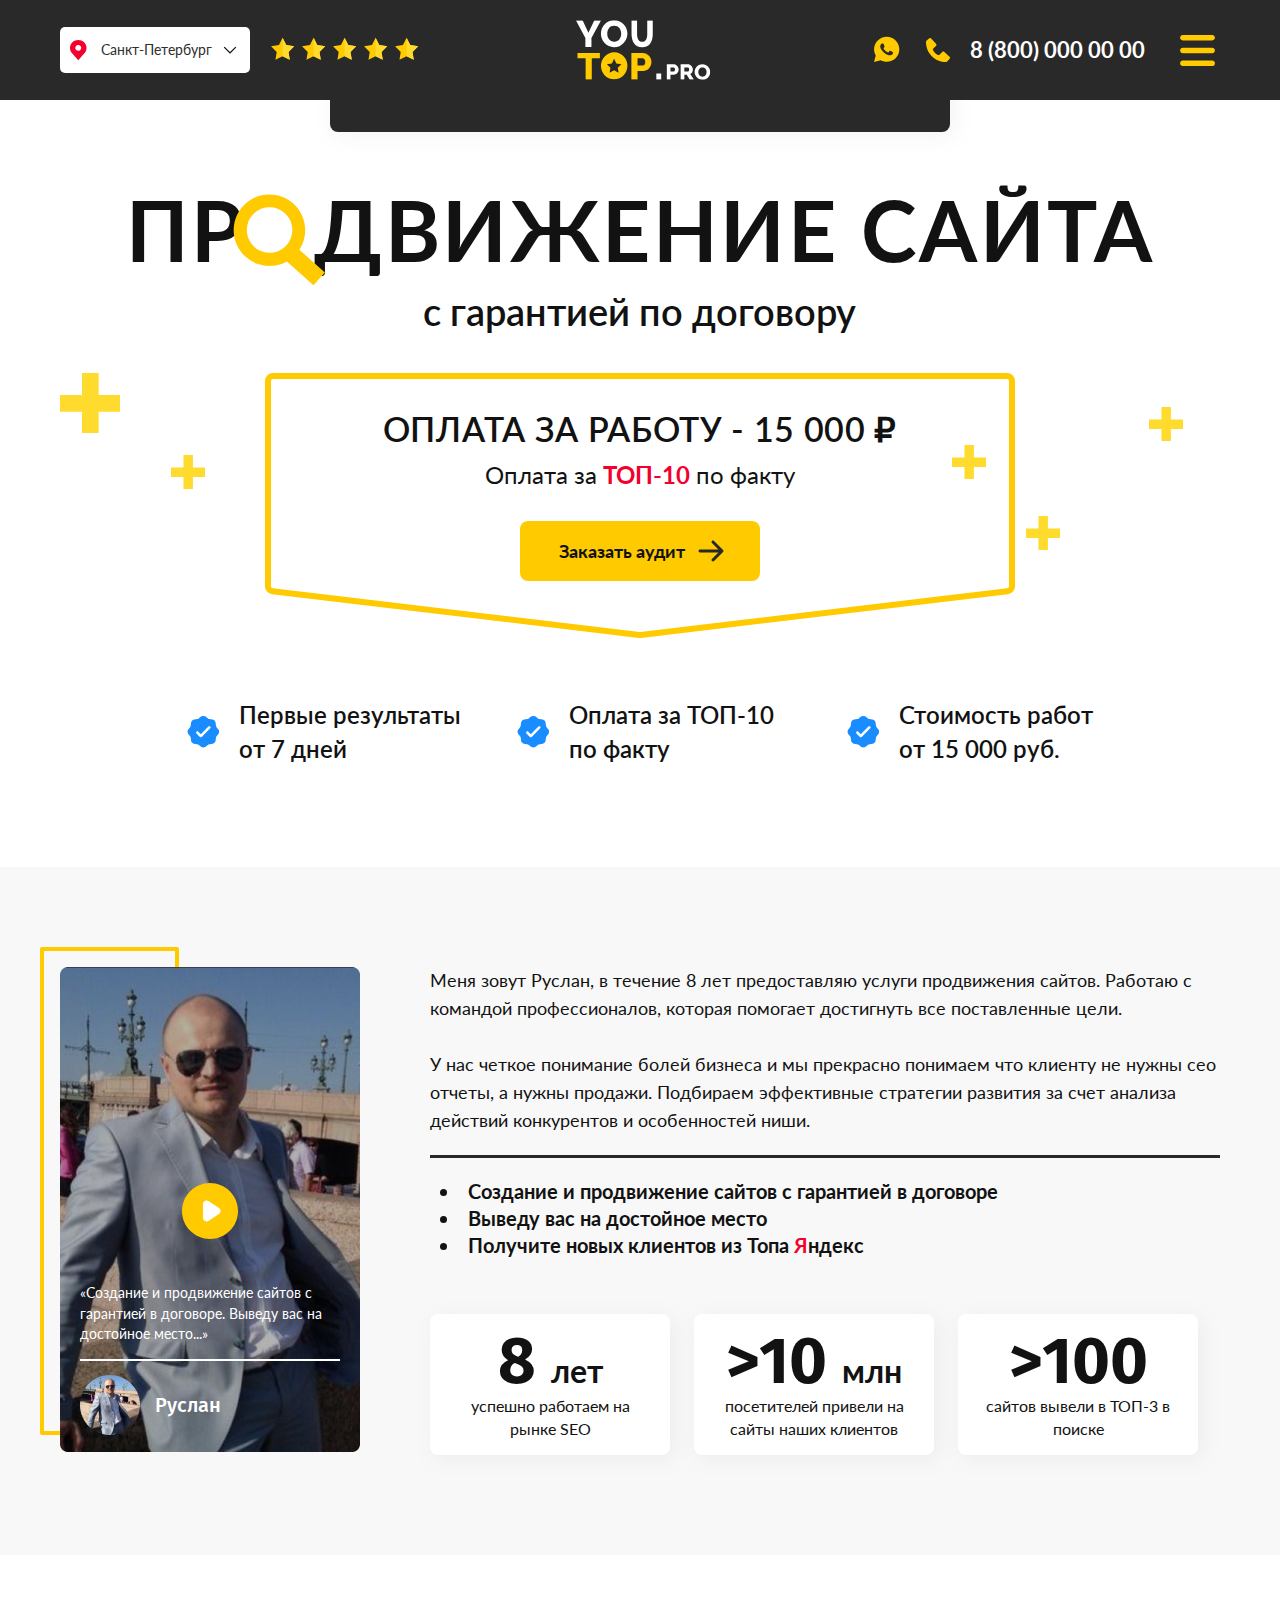
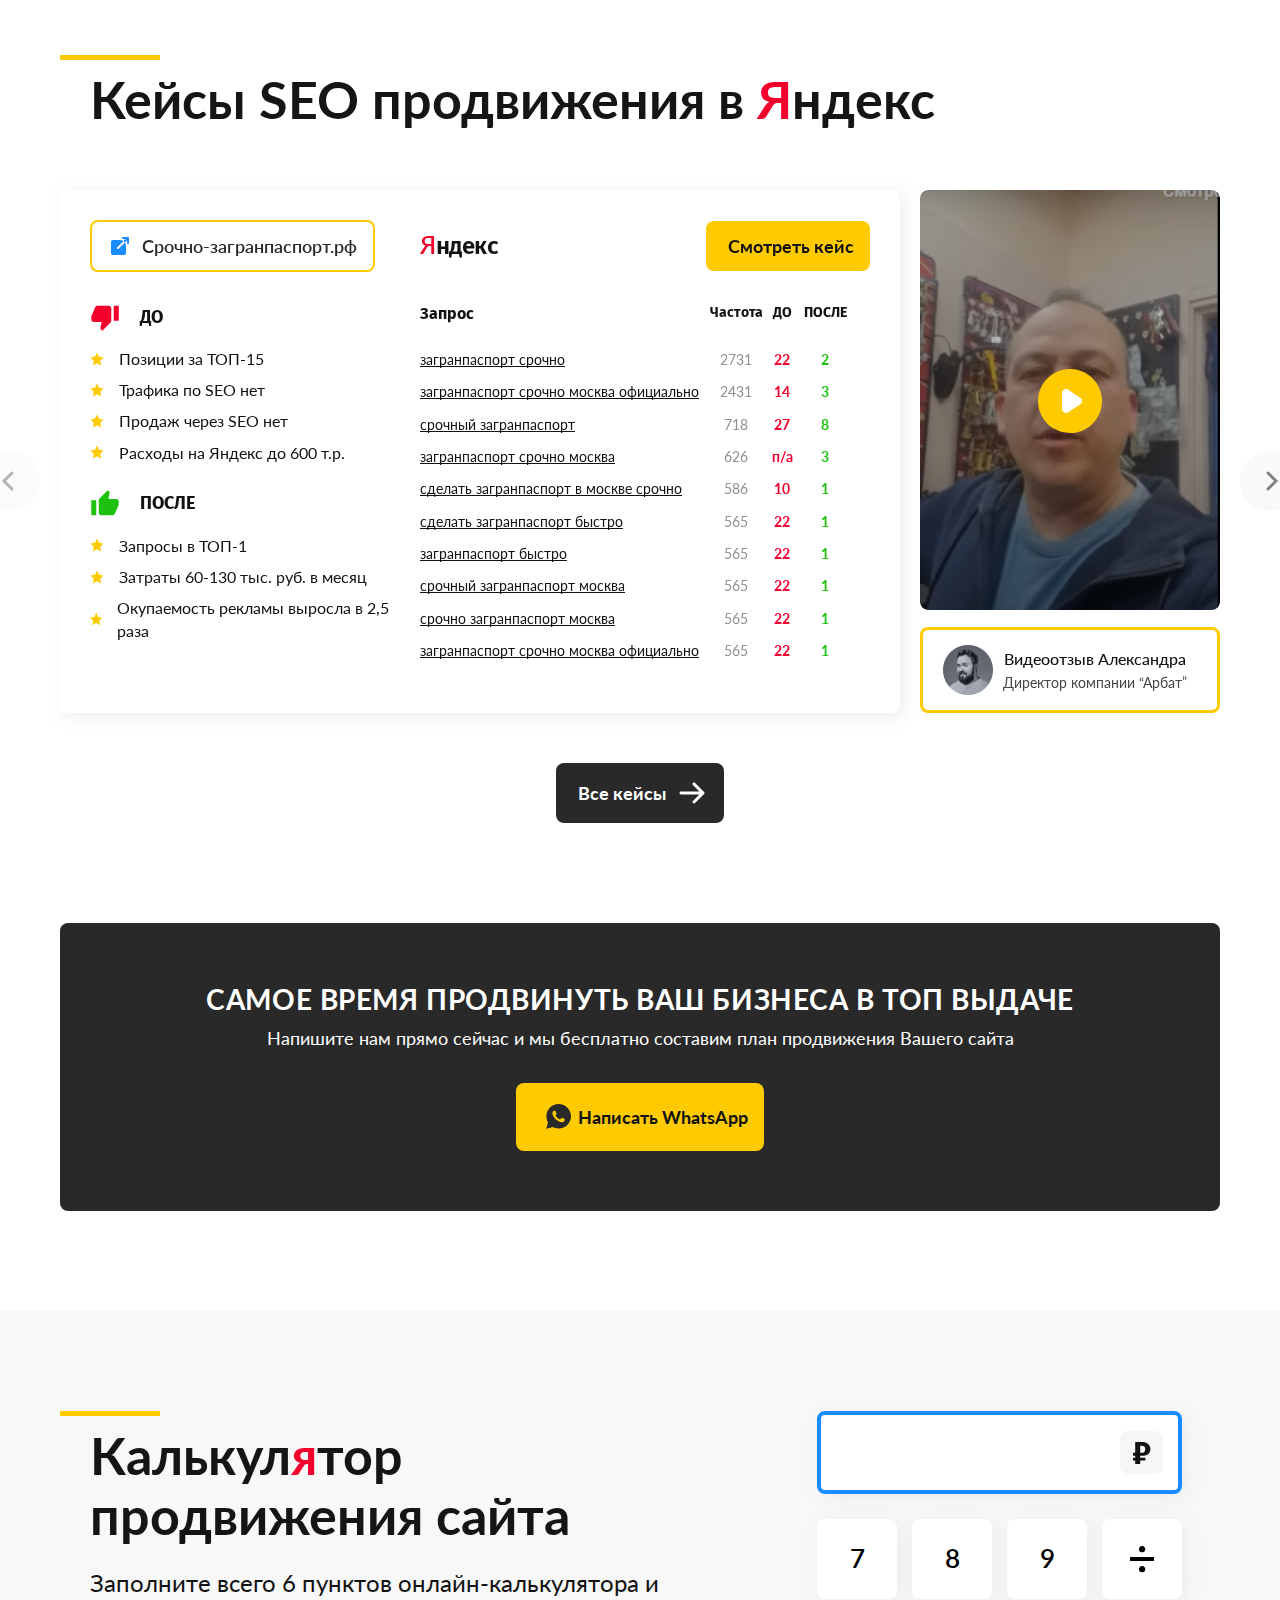
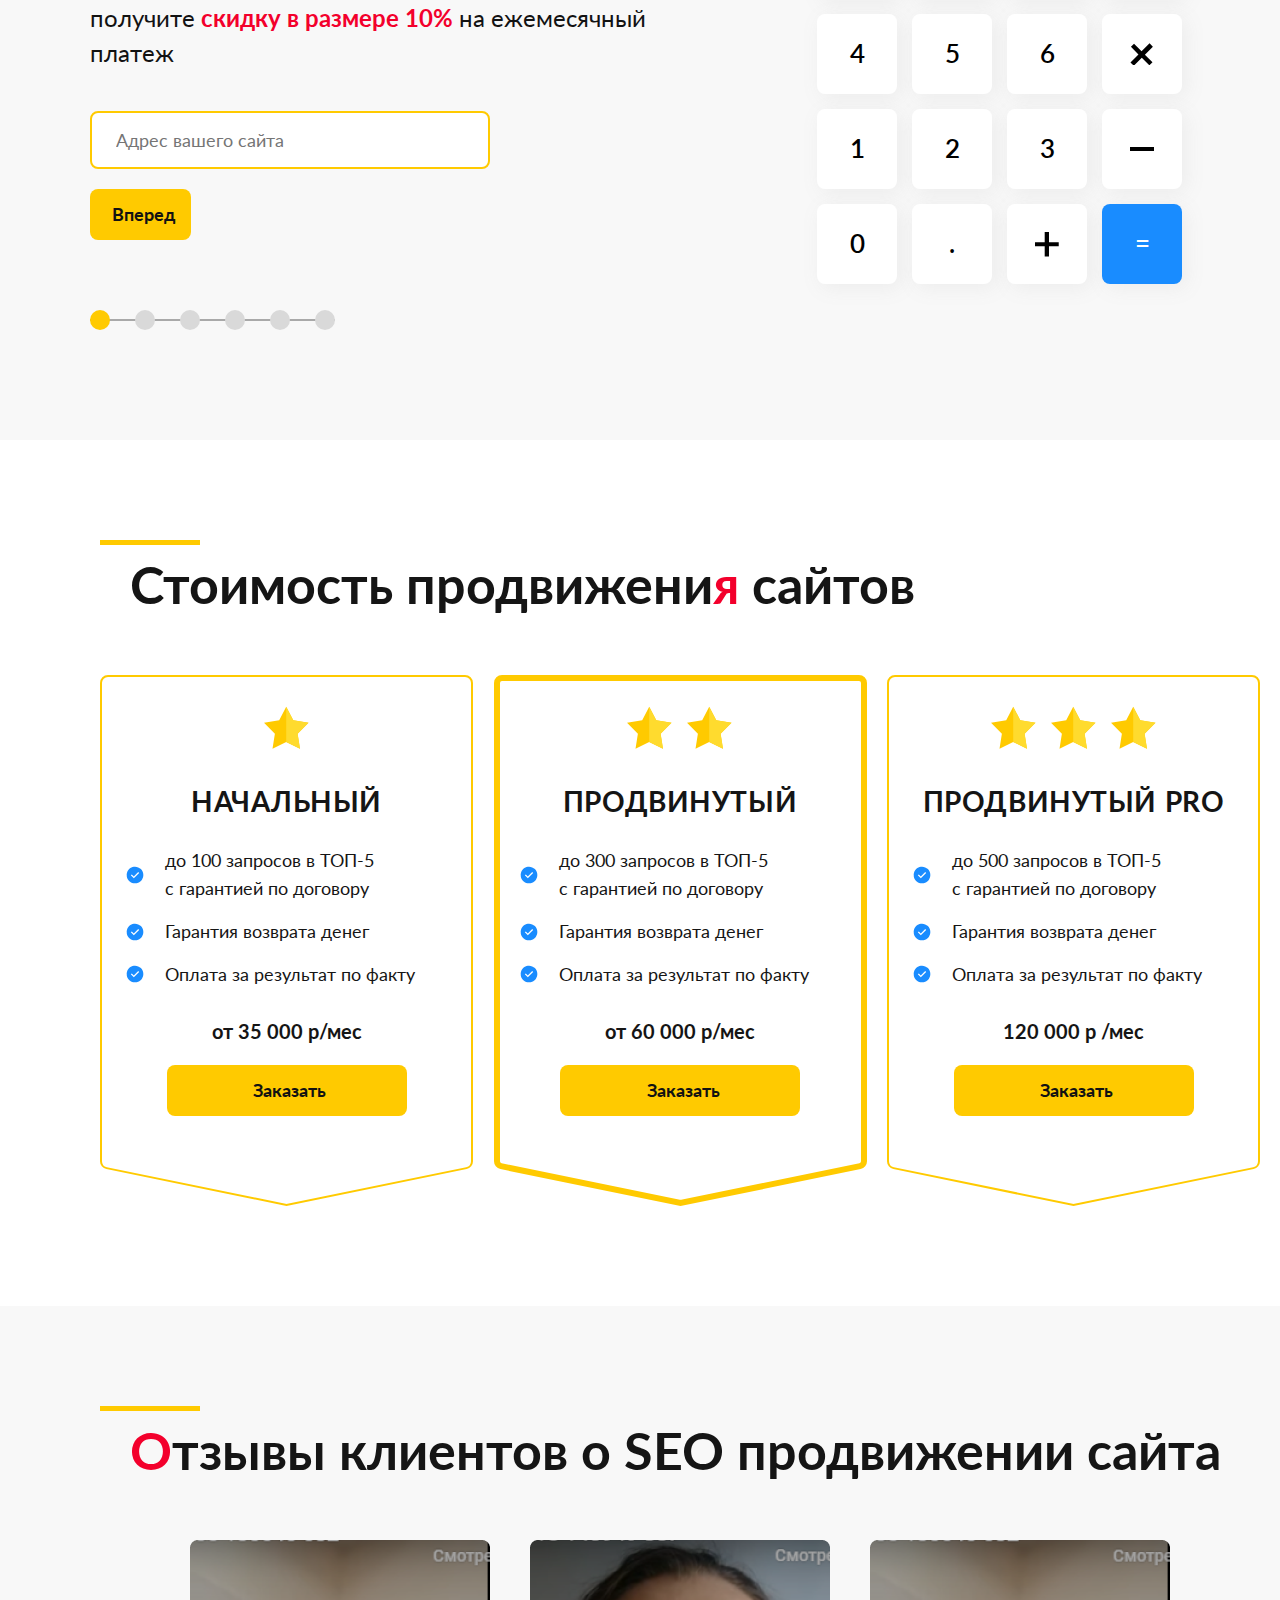
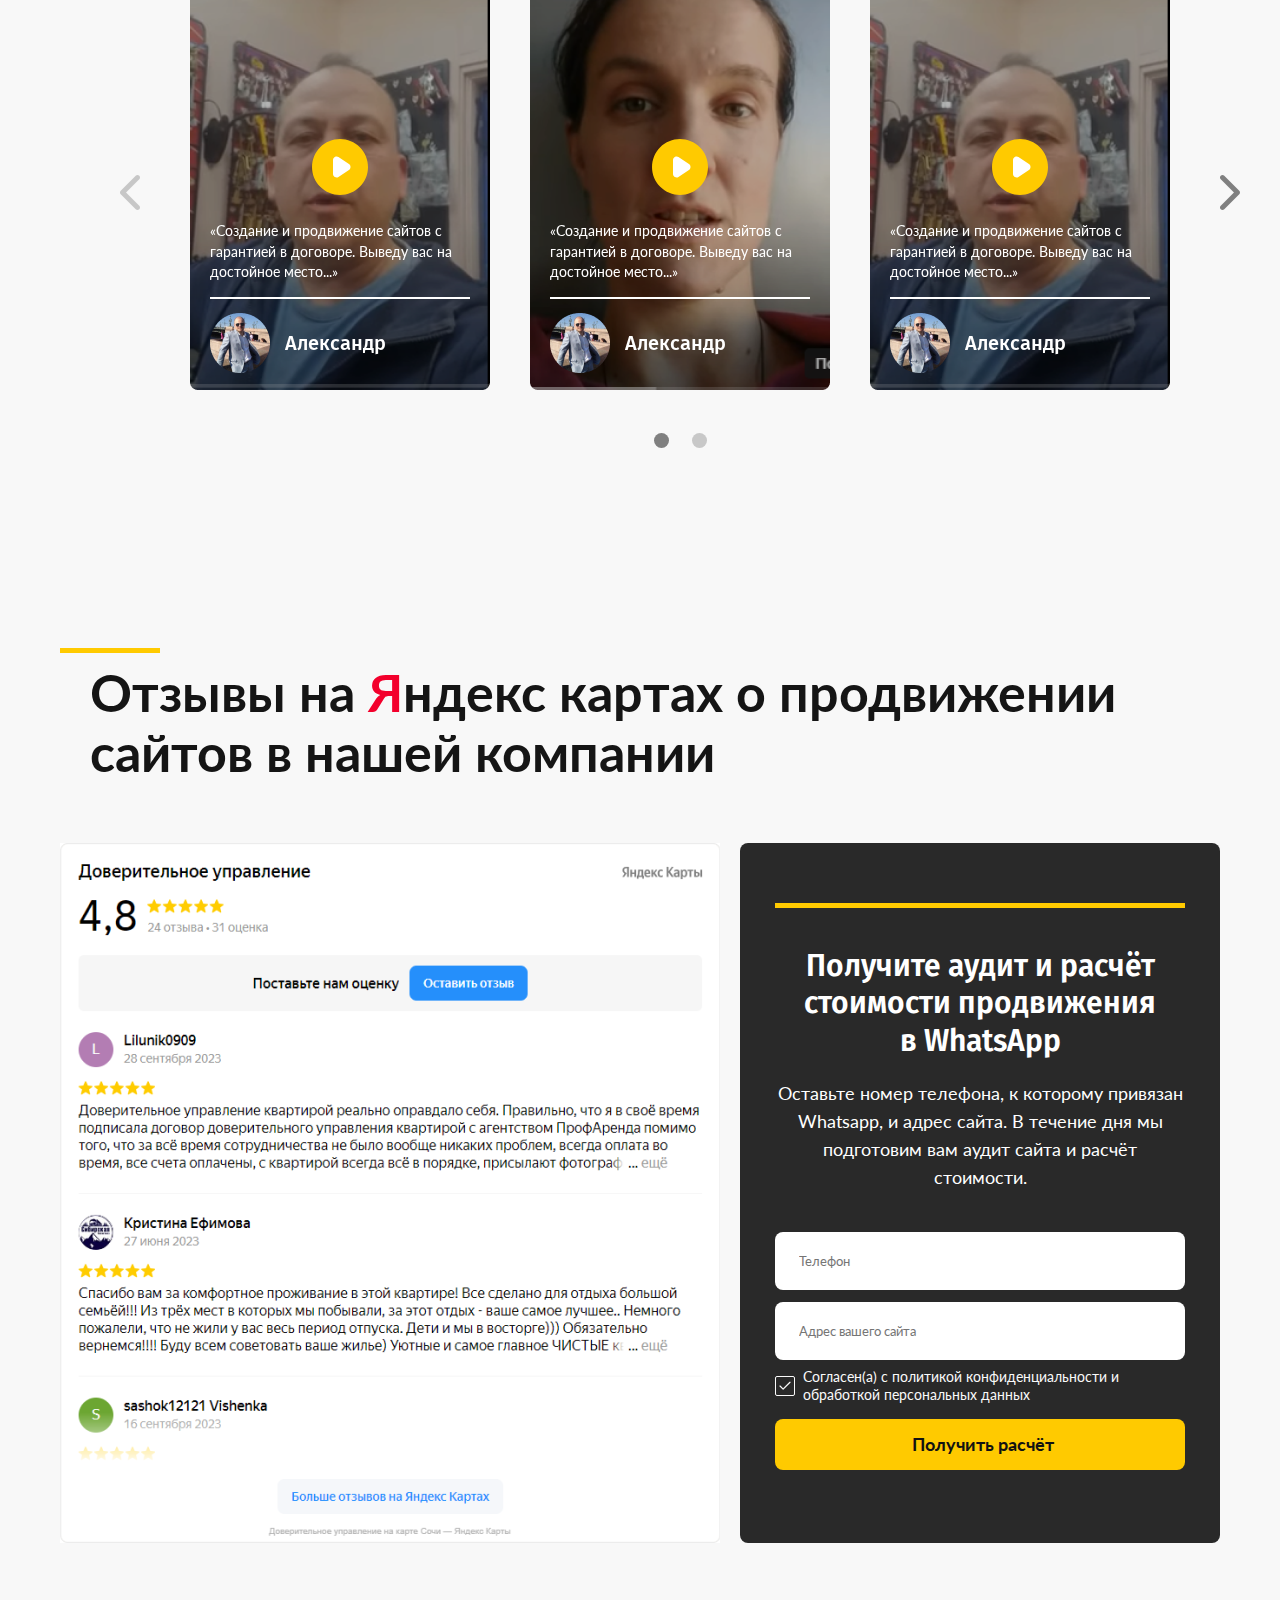
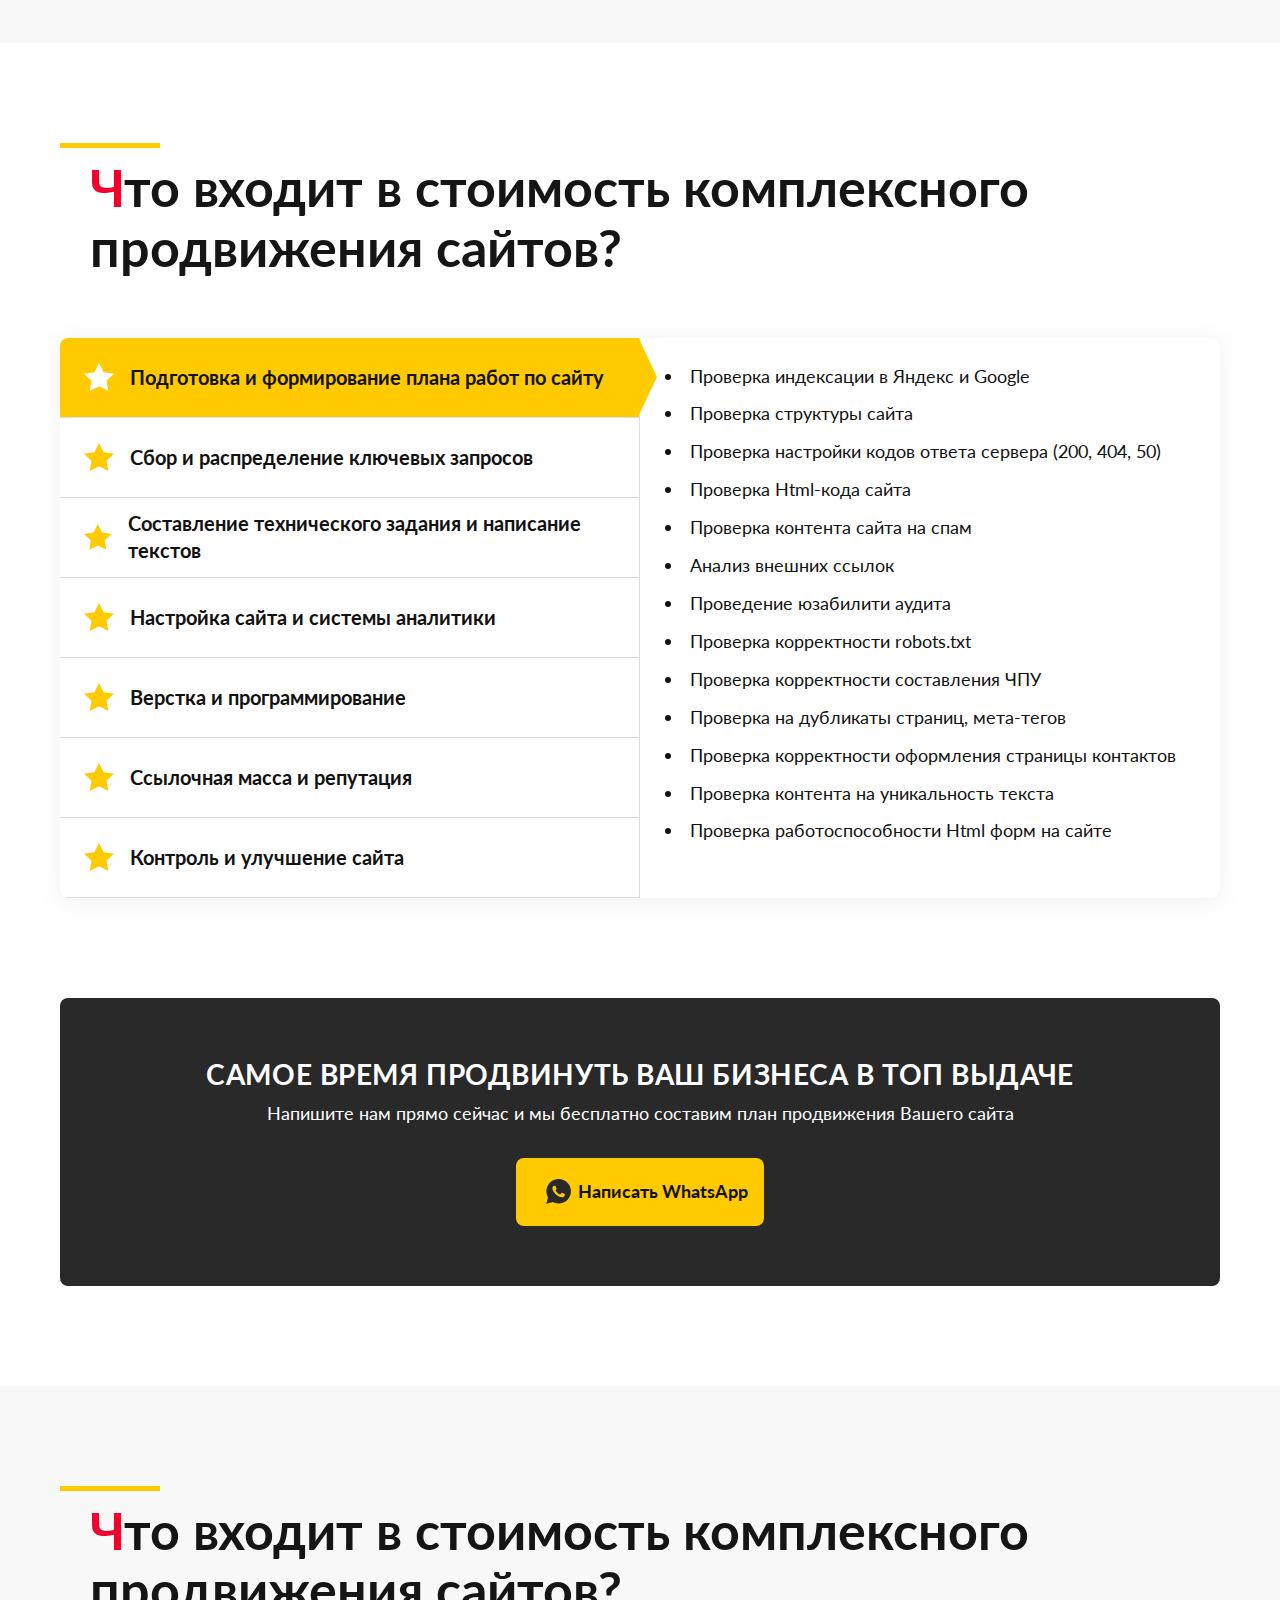
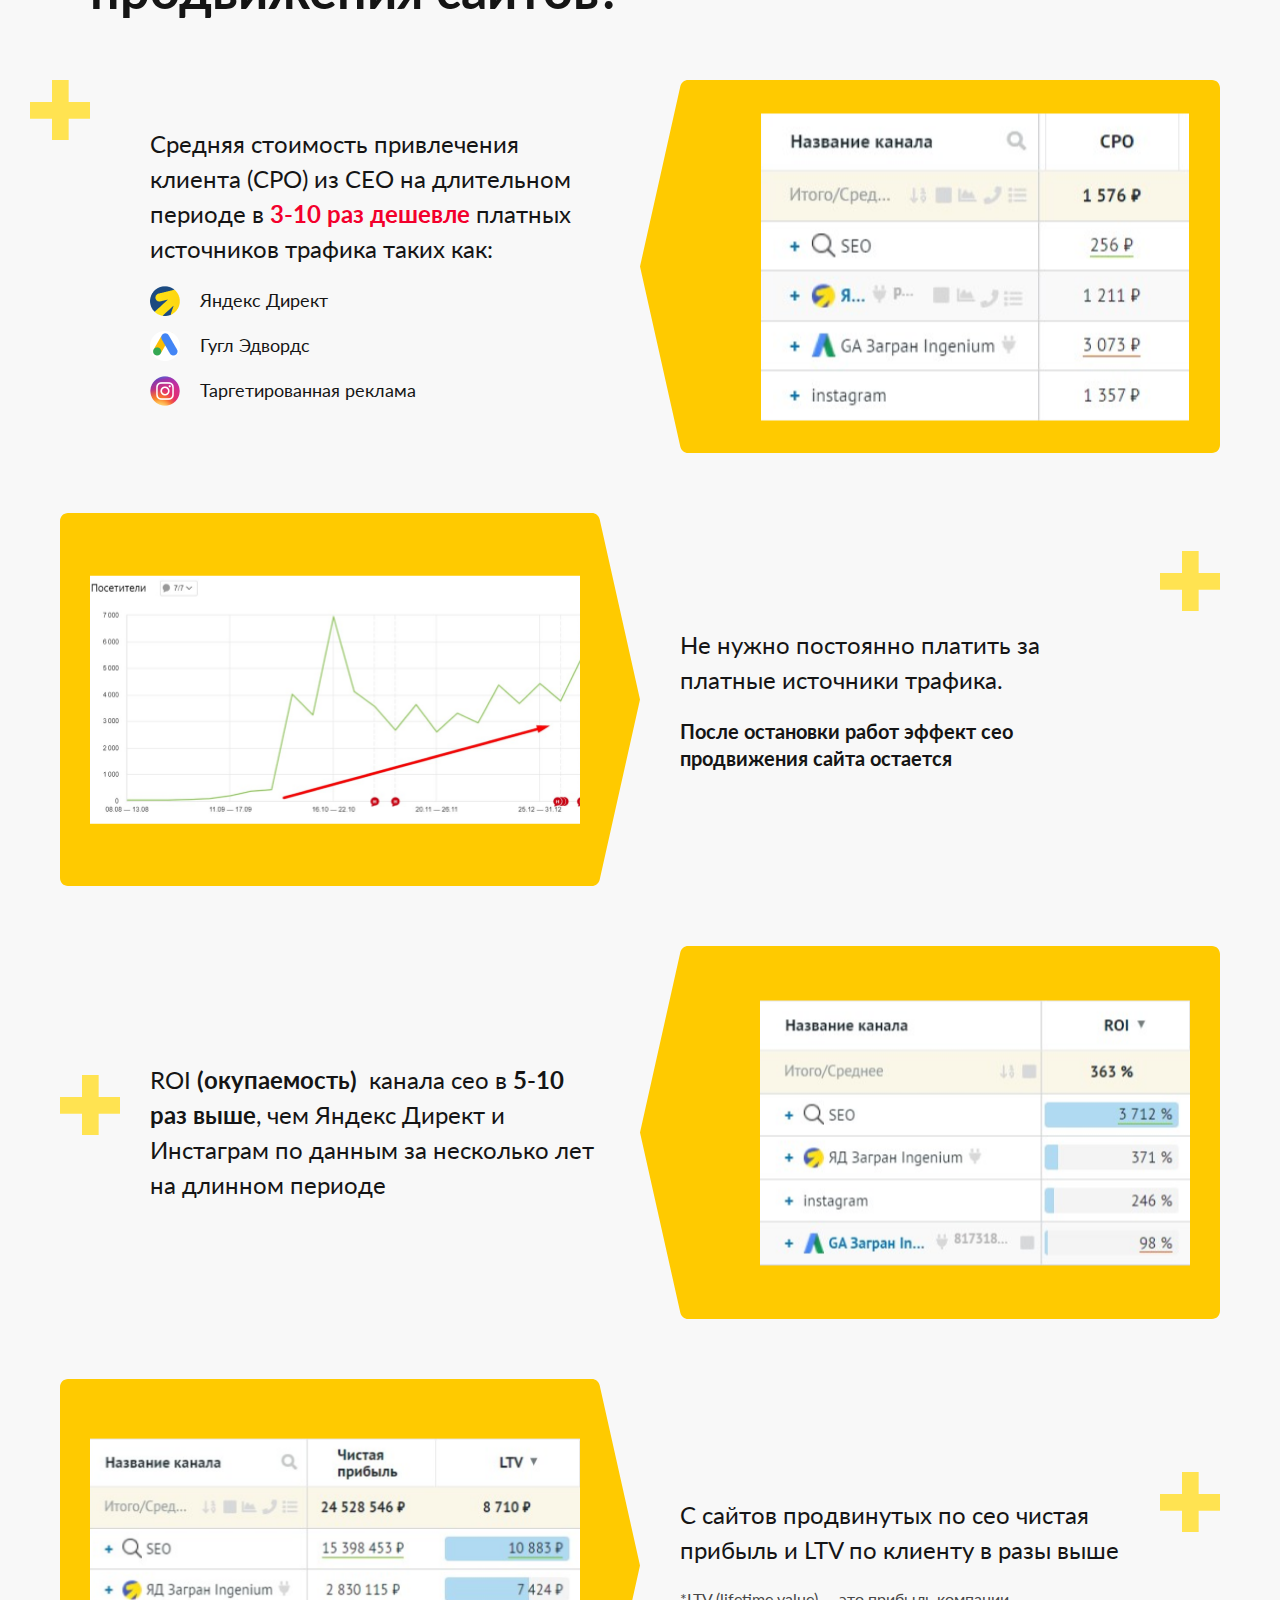
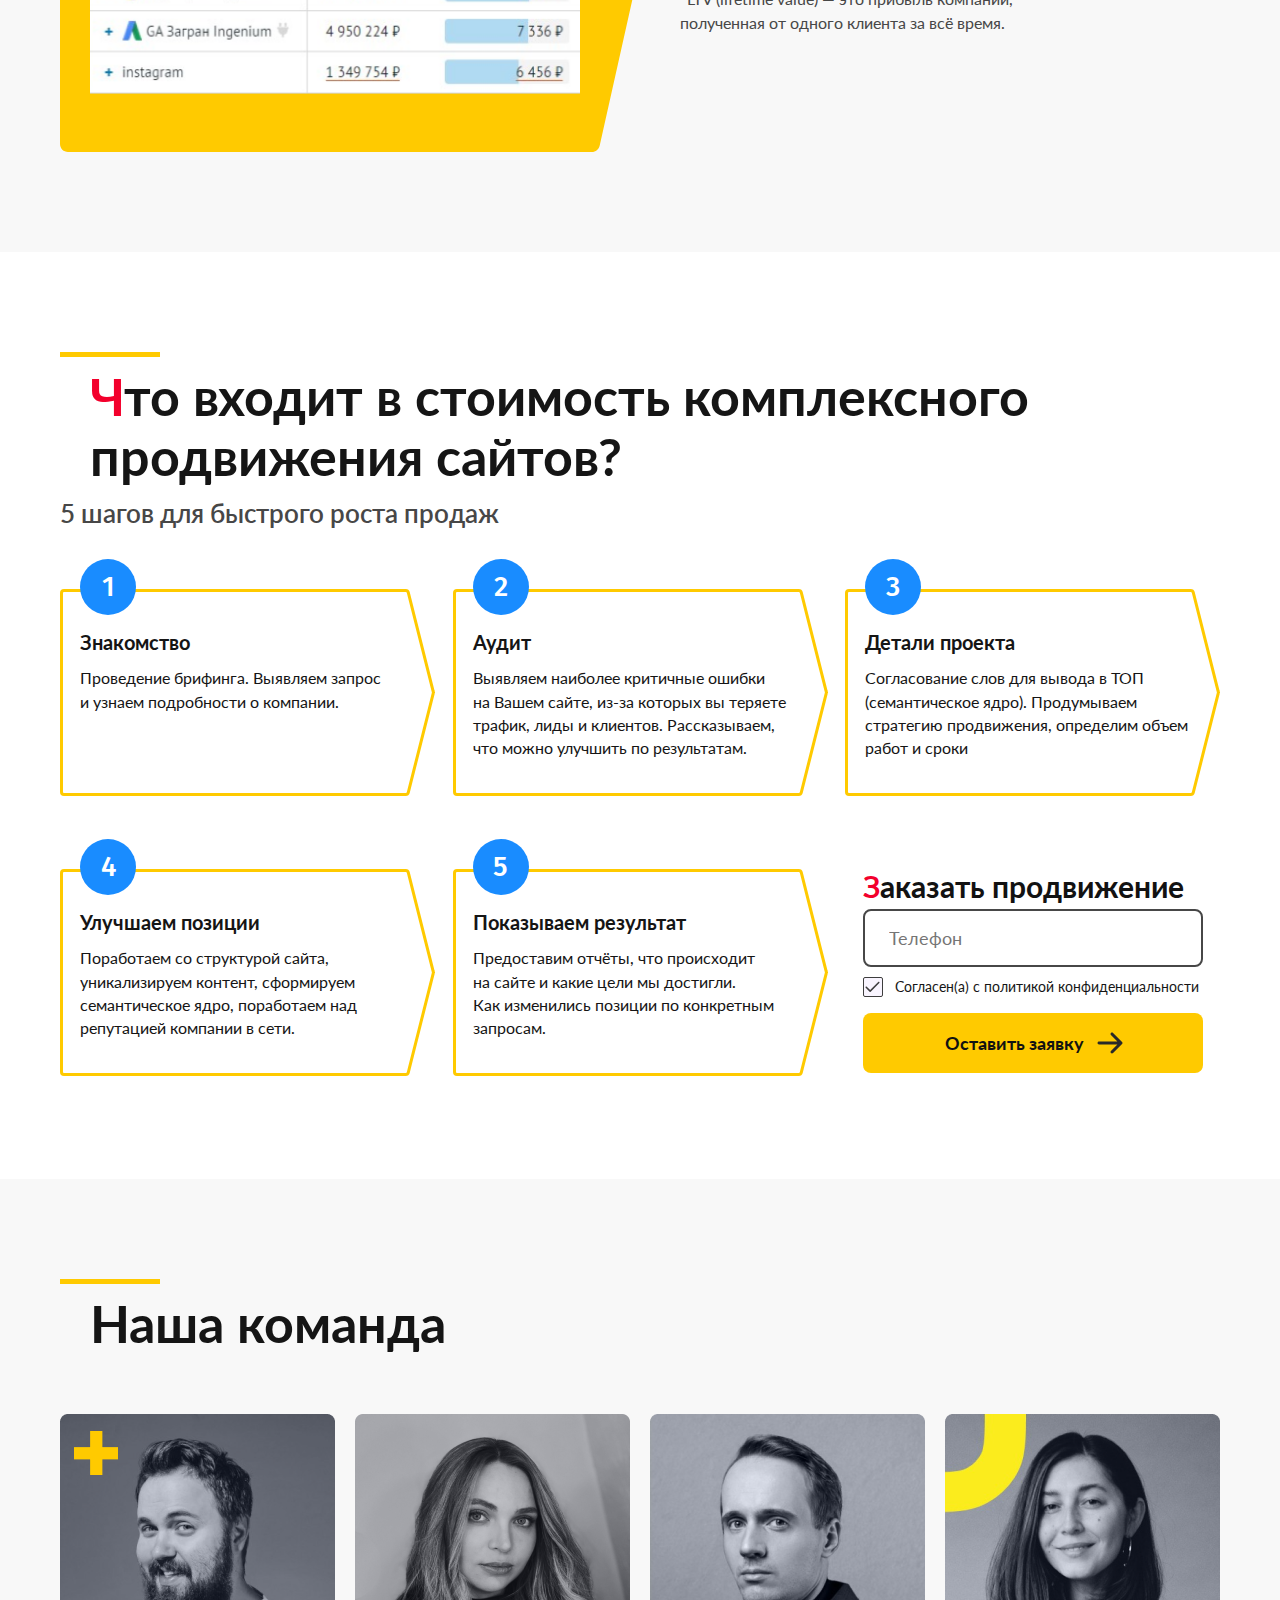
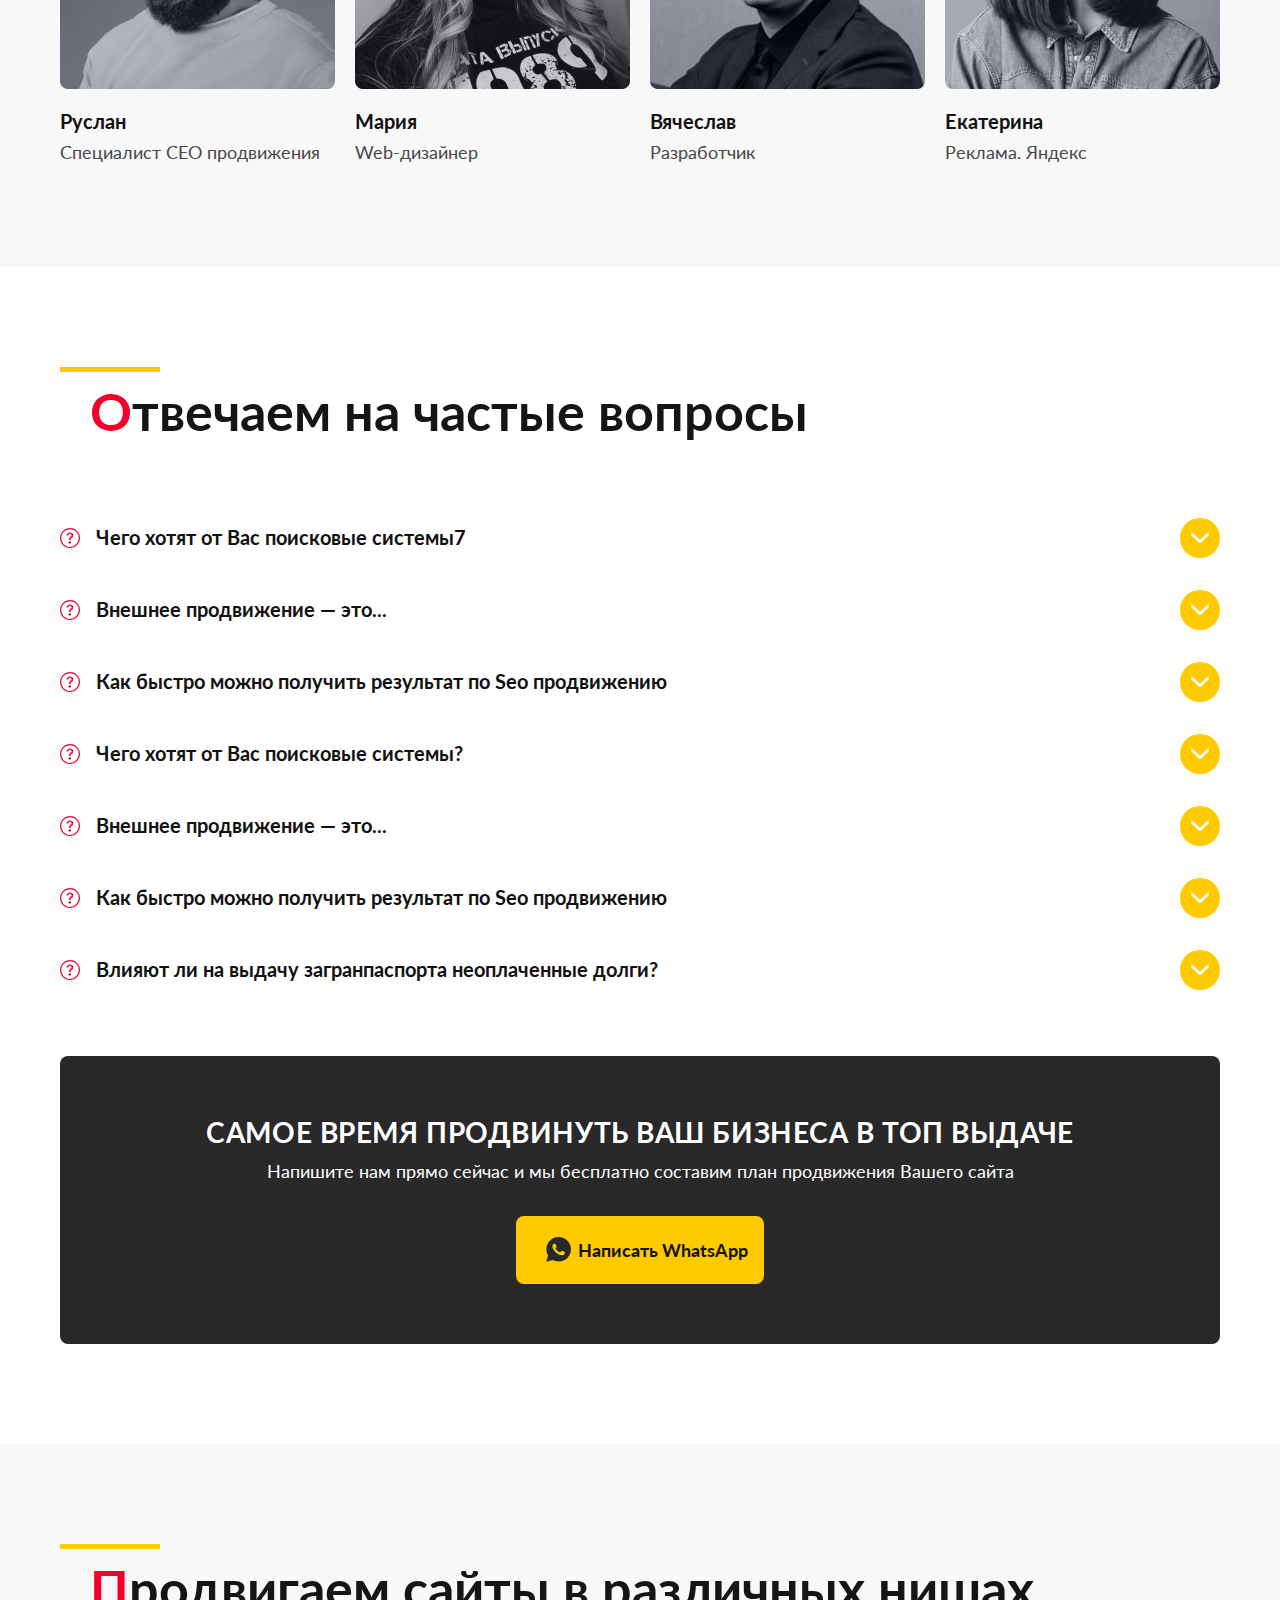
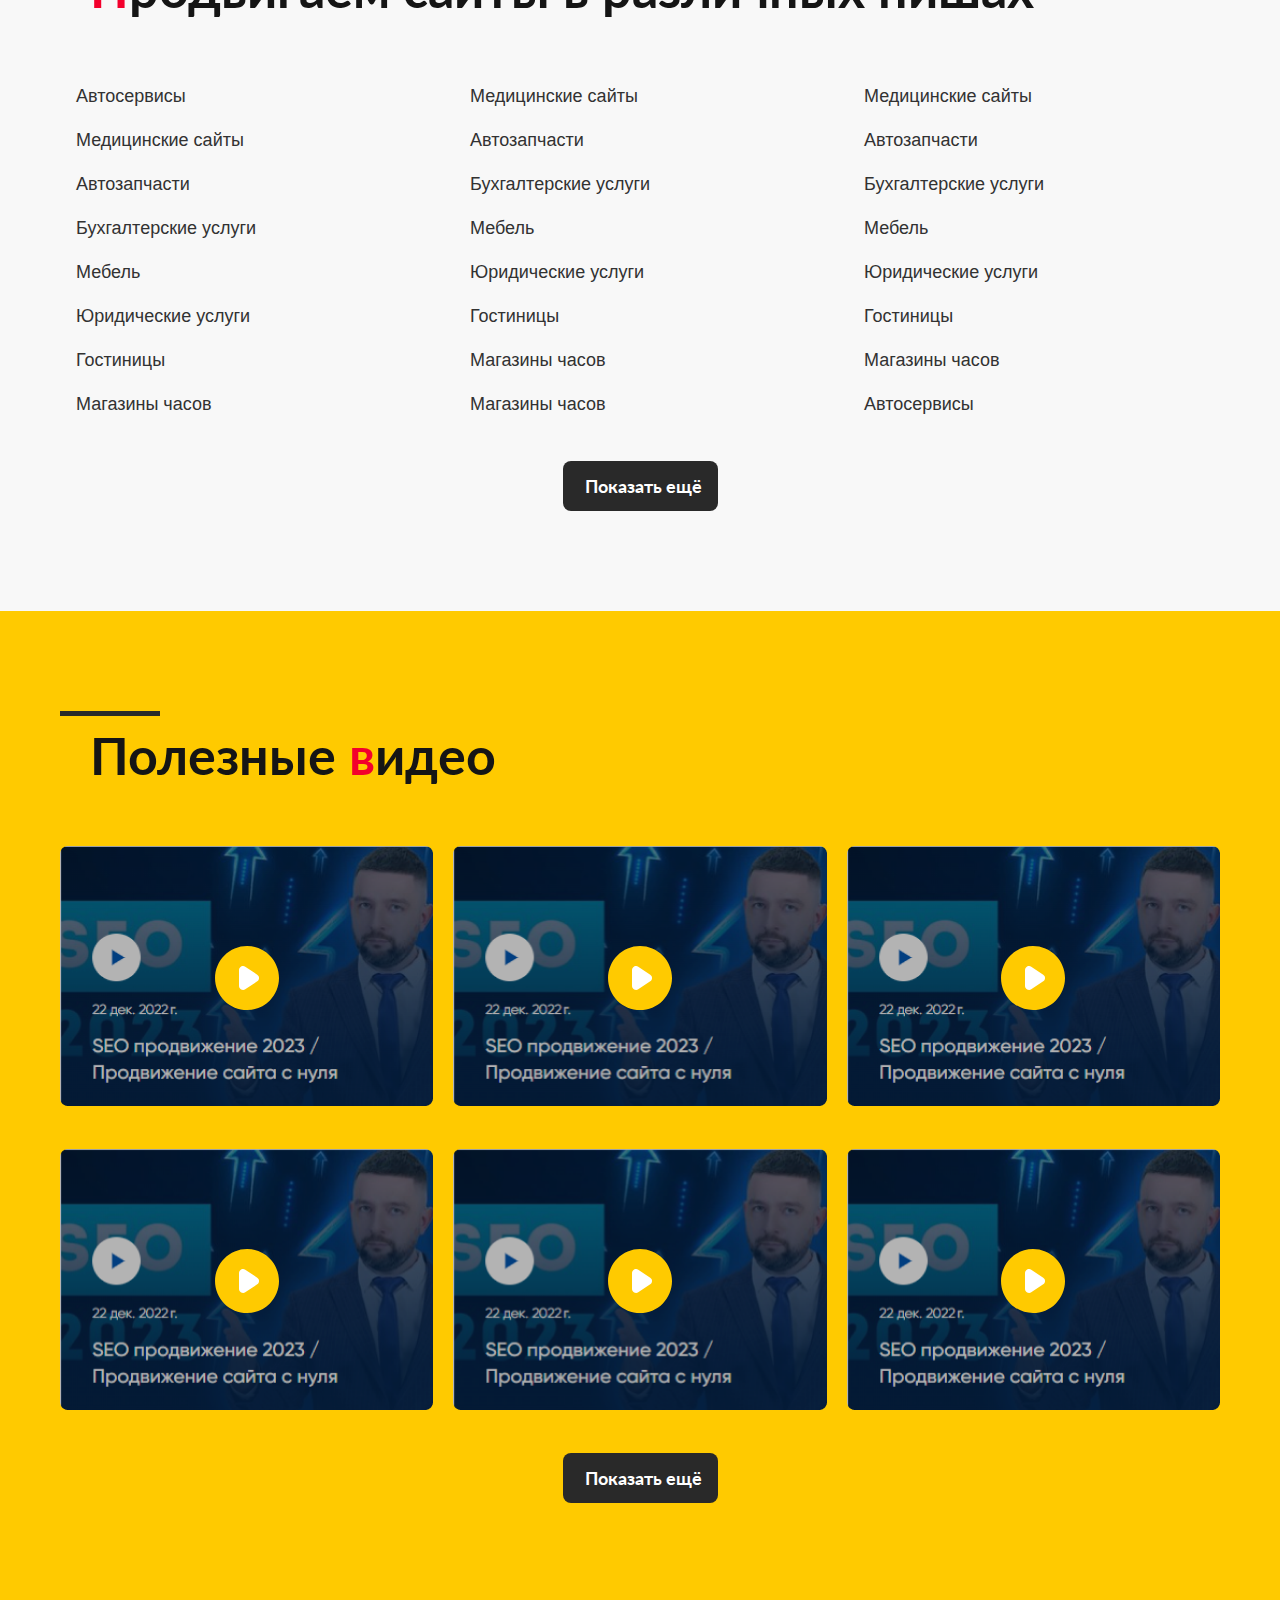
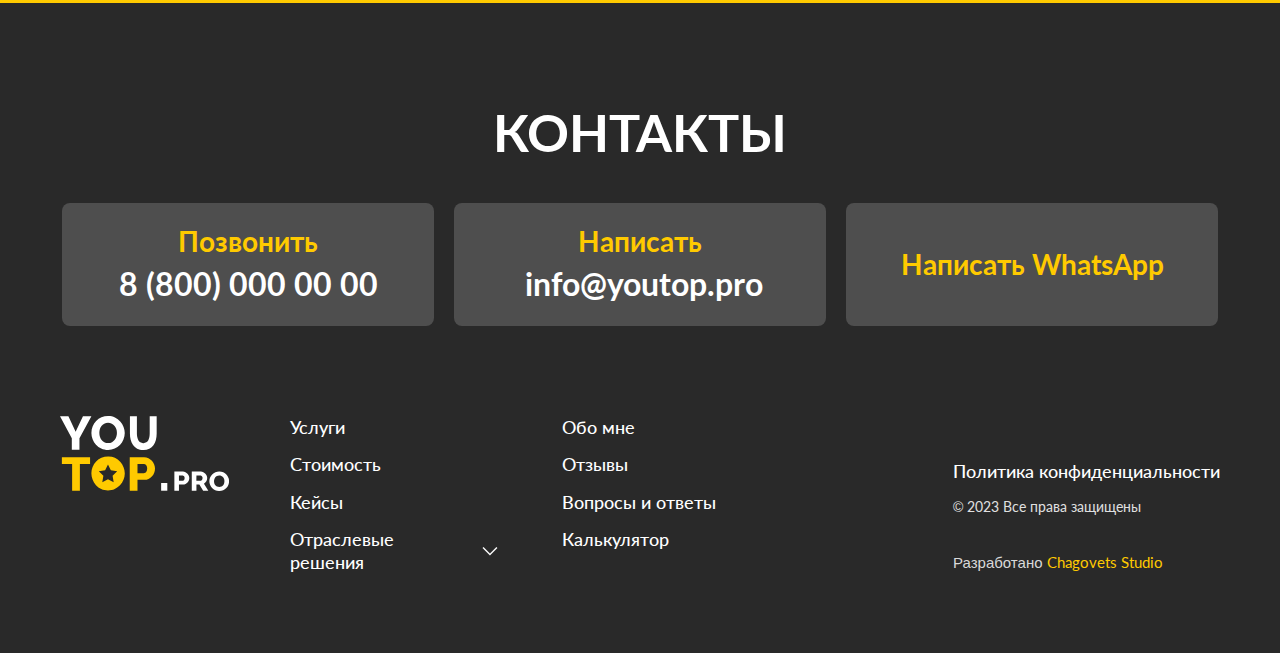
==== commit 45becb84: "added block" ====
--- a/index.html
+++ b/index.html
@@ -133,33 +133,36 @@
         <div class="header-bottom">
             <div class="container ">
                 <div class="header-bottom_top">
-                    <div class="header-bottom_left">
-                        <ul class="header-bottom_left_menu">
-                            <li class="header-bottom_left_menu_item"><a href=""
-                                    class="header-bottom_left_menu_item_href">Услуги</a></li>
-                            <li class="header-bottom_left_menu_item"><a href=""
-                                    class="header-bottom_left_menu_item_href">Стоимость</a></li>
-                            <li class="header-bottom_left_menu_item"><a href=""
-                                    class="header-bottom_left_menu_item_href">Кейсы</a></li>
-                            <li class="header-bottom_left_menu_item have-child">
-                                <div class="header-bottom_left_menu_item_title">
-                                    <p class="header-bottom_left_menu_item_href">Отраслевые решения</p>
-                                    <svg class="header-bottom_left_menu_item_title_svg" viewBox="0 0 24 24" fill="none"
-                                        xmlns="http://www.w3.org/2000/svg">
-                                        <path
-                                            d="M12 7.50078L19.5 15.0008L18.45 16.0508L12 9.60078L5.55 16.0508L4.5 15.0008L12 7.50078Z"
-                                            fill="#F8F8F8" />
-                                    </svg>
-                                </div>
-                            </li>
-                        </ul>
-                    </div>
-                    <div class="header-bottom-right">
-                        <a href="" class="header-bottom-right_item">Обо мне</a>
-                        <a href="" class="header-bottom-right_item">Отзывы</a>
-                        <a href="" class="header-bottom-right_item">Вопросы и ответы</a>
-                        <a href="" class="header-bottom-right_item">Калькулятор</a>
-                    </div>
+                    <div class="header-btm-top-flex">
+                        <div class="header-bottom_left">
+                            <ul class="header-bottom_left_menu">
+                                <li class="header-bottom_left_menu_item"><a href=""
+                                        class="header-bottom_left_menu_item_href">Услуги</a></li>
+                                <li class="header-bottom_left_menu_item"><a href=""
+                                        class="header-bottom_left_menu_item_href">Стоимость</a></li>
+                                <li class="header-bottom_left_menu_item"><a href=""
+                                        class="header-bottom_left_menu_item_href">Кейсы</a></li>
+                                <li class="header-bottom_left_menu_item have-child">
+                                    <div class="header-bottom_left_menu_item_title">
+                                        <p class="header-bottom_left_menu_item_href">Отраслевые решения</p>
+                                        <svg class="header-bottom_left_menu_item_title_svg" viewBox="0 0 24 24" fill="none"
+                                            xmlns="http://www.w3.org/2000/svg">
+                                            <path
+                                                d="M12 7.50078L19.5 15.0008L18.45 16.0508L12 9.60078L5.55 16.0508L4.5 15.0008L12 7.50078Z"
+                                                fill="#F8F8F8" />
+                                        </svg>
+                                    </div>
+                                </li>
+                            </ul>
+                        </div>
+                        <div class="header-bottom-right">
+                            <a href="" class="header-bottom-right_item">Обо мне</a>
+                            <a href="" class="header-bottom-right_item">Отзывы</a>
+                            <a href="" class="header-bottom-right_item">Вопросы и ответы</a>
+                            <a href="" class="header-bottom-right_item">Калькулятор</a>
+                        </div>
+                    </div>
+                    <img src="./media/icons/logl-gray.svg" alt="" class="header-top-logo">
                 </div>
                 <div class="header-bottom_bottom">
                     <div class="header-bottom_left_menu_item_pod-menu">
@@ -205,7 +208,7 @@
                 <div class="front-block-middle">
                     <p class="front-block-middle_heading">ОПЛАТА ЗА РАБОТУ - 15 000 ₽</p>
                     <p class="front-block-middle_subHeading">Оплата за <span>ТОП-10</span> по факту</p>
-                    <button class="button button_mobile front-block-middle-button">
+                    <button class="button front-block-middle-button form-btn">
                         Заказать аудит
                         <svg class="button_svg" viewBox="0 0 32 32" fill="none" xmlns="http://www.w3.org/2000/svg">
                             <path
@@ -1657,7 +1660,7 @@
                             <path fill-rule="evenodd" clip-rule="evenodd" d="M38.6671 0H22.0005V22H0V38.6667H22.0005V60H38.6671V38.6667H60V22H38.6671V0Z" fill="#FFE351" />
                         </svg>
                         <div class="why-imp-text">
-                            <p class="Text_24 why-imp__heading">Cредняя стоимость привлечения клиента (CPO) из СЕО на длительном периоде в <span>3-10 раз дешевле</span> платных источников трафика таких как:</p>
+                            <p class="Text_24 why-imp__heading">Cредняя стоимость привлечения клиента (CPO) из СЕО на длительном периоде в <span class="red">3-10 раз дешевле</span> платных источников трафика таких как:</p>
                             <ul class="why-img-list">
                                 <li class="why-imp-list-item">
                                     <img src="./media/icons/imp/1.png" alt="" class="why-img-list-item-img">
@@ -1695,15 +1698,696 @@
                             <img src="./media/bg/img/2.png" alt="" class="why-imp-img__bg">
                         </div>
                     </div>
+                    <div class="why-imp-item">
+                        <svg class="why-img-item__svg" viewBox="0 0 60 60" fill="none" xmlns="http://www.w3.org/2000/svg">
+                            <path fill-rule="evenodd" clip-rule="evenodd" d="M38.6671 0H22.0005V22H0V38.6667H22.0005V60H38.6671V38.6667H60V22H38.6671V0Z" fill="#FFE351" />
+                        </svg>
+                        <div class="why-imp-text">
+                            <p class="Text_24 why-imp__heading">ROI <span class="bold">(окупаемость) </span> канала сео в <span class="bold">5-10 раз выше</span>, чем Яндекс Директ и Инстаграм по данным за несколько лет на длинном периоде</p>
+                        </div>
+                        <div class="why-imp-img">
+                            <svg class="why-imp-img-svg" viewBox="0 0 580 373" fill="none" xmlns="http://www.w3.org/2000/svg">
+                                <path d="M572 0C576.418 0 580 3.58172 580 8V365C580 369.418 576.418 373 572 373L48.1498 373C44.4047 373 41.1609 370.402 40.343 366.747L0 186.5L40.343 6.25268C41.1609 2.59807 44.4048 0 48.1498 0L572 0Z" fill="#FFCA00"/>
+                            </svg>
+                            <img src="./media/bg/img/3.png" alt="" class="why-imp-img__bg">
+                        </div>
+                    </div>
+                    <div class="why-imp-item">
+                        <svg class="why-img-item__svg" viewBox="0 0 60 60" fill="none" xmlns="http://www.w3.org/2000/svg">
+                            <path fill-rule="evenodd" clip-rule="evenodd" d="M38.6671 0H22.0005V22H0V38.6667H22.0005V60H38.6671V38.6667H60V22H38.6671V0Z" fill="#FFE351" />
+                        </svg>
+                        <div class="why-imp-text">
+                            <p class="Text_24 why-imp__heading">С сайтов продвинутых по сео чистая прибыль и LTV по клиенту в разы выше</p>
+                            <p class="Text_16 why-imp-small-text">*LTV (lifetime value) — это прибыль компании, <br> полученная от одного клиента за всё время.</p>
+                        </div>
+                        <div class="why-imp-img">
+                            <svg class="why-imp-img-svg" viewBox="0 0 580 373" fill="none" xmlns="http://www.w3.org/2000/svg">
+                                <path d="M572 0C576.418 0 580 3.58172 580 8V365C580 369.418 576.418 373 572 373L48.1498 373C44.4047 373 41.1609 370.402 40.343 366.747L0 186.5L40.343 6.25268C41.1609 2.59807 44.4048 0 48.1498 0L572 0Z" fill="#FFCA00"/>
+                            </svg>
+                            <img src="./media/bg/img/4.png" alt="" class="why-imp-img__bg">
+                        </div>
+                    </div>
                 </div>
             </div>
         </section>
+        <section class="etaps">
+            <div class="container">
+                <div class="section-header">
+                    <h2 class="h2"><span>Ч</span>то входит в стоимость комплексного продвижения сайтов?</h2>
+                    <div class="section-header-subheading">5 шагов для быстрого роста продаж</div>
+                </div>
+                <div class="etaps-wrapper">
+                    <div class="etaps-item">
+                        <div class="etaps-item-num">1</div>
+                        <svg class="etaps-item-svg" viewBox="0 0 375 207" fill="none" xmlns="http://www.w3.org/2000/svg">
+                            <path d="M4 1.5C2.61929 1.5 1.5 2.61929 1.5 4L1.5 203C1.5 204.381 2.61929 205.5 4 205.5L345.824 205.5C346.97 205.5 347.969 204.721 348.249 203.61L373.299 104.11L374.754 104.477L373.3 104.11C373.4 103.71 373.4 103.29 373.3 102.89L374.754 102.523L373.299 102.89L348.249 3.38962C347.969 2.27868 346.97 1.5 345.824 1.5L4 1.5Z" fill="white" stroke="#FFCA00" stroke-width="3" />
+                        </svg>
+                        <div class="etaps-item-texts">
+                            <p class="Text_20 etaps-item__heading">Знакомство</p>
+                            <p class="Text_16">Проведение брифинга. Выявляем запрос и узнаем подробности о компании.</p>
+                        </div>
+                    </div>
+                    <div class="etaps-item">
+                        <div class="etaps-item-num">2</div>
+                        <svg class="etaps-item-svg" viewBox="0 0 375 207" fill="none" xmlns="http://www.w3.org/2000/svg">
+                            <path d="M4 1.5C2.61929 1.5 1.5 2.61929 1.5 4L1.5 203C1.5 204.381 2.61929 205.5 4 205.5L345.824 205.5C346.97 205.5 347.969 204.721 348.249 203.61L373.299 104.11L374.754 104.477L373.3 104.11C373.4 103.71 373.4 103.29 373.3 102.89L374.754 102.523L373.299 102.89L348.249 3.38962C347.969 2.27868 346.97 1.5 345.824 1.5L4 1.5Z" fill="white" stroke="#FFCA00" stroke-width="3" />
+                        </svg>
+                        <div class="etaps-item-texts">
+                            <p class="Text_20 etaps-item__heading">Аудит</p>
+                            <p class="Text_16">Выявляем наиболее критичные ошибки на Вашем сайте, из-за которых вы теряете трафик, лиды и клиентов. Рассказываем, что можно улучшить по результатам.</p>
+                        </div>
+                    </div>
+                    <div class="etaps-item">
+                        <div class="etaps-item-num">3</div>
+                        <svg class="etaps-item-svg" viewBox="0 0 375 207" fill="none" xmlns="http://www.w3.org/2000/svg">
+                            <path d="M4 1.5C2.61929 1.5 1.5 2.61929 1.5 4L1.5 203C1.5 204.381 2.61929 205.5 4 205.5L345.824 205.5C346.97 205.5 347.969 204.721 348.249 203.61L373.299 104.11L374.754 104.477L373.3 104.11C373.4 103.71 373.4 103.29 373.3 102.89L374.754 102.523L373.299 102.89L348.249 3.38962C347.969 2.27868 346.97 1.5 345.824 1.5L4 1.5Z" fill="white" stroke="#FFCA00" stroke-width="3" />
+                        </svg>
+                        <div class="etaps-item-texts">
+                            <p class="Text_20 etaps-item__heading">Детали проекта</p>
+                            <p class="Text_16">Согласование слов для вывода в ТОП (семантическое ядро). Продумываем стратегию продвижения, определим объем работ и сроки</p>
+                        </div>
+                    </div>
+                    <div class="etaps-item">
+                        <div class="etaps-item-num">4</div>
+                        <svg class="etaps-item-svg" viewBox="0 0 375 207" fill="none" xmlns="http://www.w3.org/2000/svg">
+                            <path d="M4 1.5C2.61929 1.5 1.5 2.61929 1.5 4L1.5 203C1.5 204.381 2.61929 205.5 4 205.5L345.824 205.5C346.97 205.5 347.969 204.721 348.249 203.61L373.299 104.11L374.754 104.477L373.3 104.11C373.4 103.71 373.4 103.29 373.3 102.89L374.754 102.523L373.299 102.89L348.249 3.38962C347.969 2.27868 346.97 1.5 345.824 1.5L4 1.5Z" fill="white" stroke="#FFCA00" stroke-width="3" />
+                        </svg>
+                        <div class="etaps-item-texts">
+                            <p class="Text_20 etaps-item__heading">Улучшаем позиции</p>
+                            <p class="Text_16">Поработаем со структурой сайта, уникализируем контент, сформируем семантическое ядро, поработаем над репутацией компании в сети. </p>
+                        </div>
+                    </div>
+                    <div class="etaps-item">
+                        <div class="etaps-item-num">5</div>
+                        <svg class="etaps-item-svg" viewBox="0 0 375 207" fill="none" xmlns="http://www.w3.org/2000/svg">
+                            <path d="M4 1.5C2.61929 1.5 1.5 2.61929 1.5 4L1.5 203C1.5 204.381 2.61929 205.5 4 205.5L345.824 205.5C346.97 205.5 347.969 204.721 348.249 203.61L373.299 104.11L374.754 104.477L373.3 104.11C373.4 103.71 373.4 103.29 373.3 102.89L374.754 102.523L373.299 102.89L348.249 3.38962C347.969 2.27868 346.97 1.5 345.824 1.5L4 1.5Z" fill="white" stroke="#FFCA00" stroke-width="3" />
+                        </svg>
+                        <div class="etaps-item-texts">
+                            <p class="Text_20 etaps-item__heading">Показываем результат</p>
+                            <p class="Text_16">Предоставим отчёты, что происходит на сайте и какие цели мы достигли. Как изменились позиции по конкретным запросам. </p>
+                        </div>
+                    </div>
+                    <div class="etaps-item-form">
+                        <p class="etaps-form__heading"><span>З</span>аказать продвижение</p>
+                        <input type="text" class="etaps-form-inp" placeholder="Телефон">
+                        <div class="calk-left-item-checkbox-wrapper small">
+                            <input checked id="etaps-form-polytic" type="checkbox" class="calk-checkbox">
+                            <label for="etaps-form-polytic" class="calk-checkbox-visual">
+                                <svg class="calk-checkbox-visual-svg" viewBox="0 0 12 9" fill="none"
+                                    xmlns="http://www.w3.org/2000/svg">
+                                    <path fill-rule="evenodd" clip-rule="evenodd"
+                                        d="M11.4419 0.808058C11.686 1.05214 11.686 1.44786 11.4419 1.69194L4.56694 8.56694C4.32286 8.81102 3.92714 8.81102 3.68306 8.56694L0.558058 5.44194C0.313981 5.19786 0.313981 4.80214 0.558058 4.55806C0.802136 4.31398 1.19786 4.31398 1.44194 4.55806L4.125 7.24112L10.5581 0.808058C10.8021 0.563981 11.1979 0.563981 11.4419 0.808058Z"
+                                        fill="#3E3E3E" />
+                                </svg>
+                            </label>
+                            <div class="calk-checkbox-text Text_14_mobile">Согласен(а) c политикой
+                                конфиденциальности</div>
+                        </div>
+                        <button class="button etaps-form_btn">
+                            Оставить заявку
+                            <svg class="button_svg" viewBox="0 0 32 32" fill="none" xmlns="http://www.w3.org/2000/svg">
+                                <path
+                                    d="M28.0613 17.0624L19.0613 26.0624C18.7795 26.3442 18.3973 26.5025 17.9988 26.5025C17.6002 26.5025 17.218 26.3442 16.9363 26.0624C16.6545 25.7807 16.4961 25.3985 16.4961 24.9999C16.4961 24.6014 16.6545 24.2192 16.9363 23.9374L23.375 17.5012H5C4.60218 17.5012 4.22064 17.3432 3.93934 17.0619C3.65804 16.7806 3.5 16.399 3.5 16.0012C3.5 15.6034 3.65804 15.2218 3.93934 14.9405C4.22064 14.6592 4.60218 14.5012 5 14.5012H23.375L16.9387 8.0612C16.657 7.7794 16.4986 7.39721 16.4986 6.9987C16.4986 6.60018 16.657 6.21799 16.9387 5.9362C17.2205 5.6544 17.6027 5.49609 18.0012 5.49609C18.3998 5.49609 18.782 5.6544 19.0637 5.9362L28.0637 14.9362C28.2036 15.0757 28.3145 15.2415 28.3901 15.4241C28.4657 15.6066 28.5045 15.8023 28.5043 15.9998C28.5041 16.1974 28.4648 16.393 28.3888 16.5753C28.3128 16.7577 28.2014 16.9232 28.0613 17.0624Z"
+                                    fill="#292929" />
+                            </svg>
+                        </button>
+                    </div>
+                </div>
+            </div>
+        </section>
+        <section class="team">
+            <div class="container">
+                <div class="section-header">
+                    <h2 class="h2">Наша команда</h2>
+                </div>
+                <div class="team-wrapper">
+                    <div class="team-item">
+                        <img src="./media/bg/team/1.png" alt="" class="team-item__img">
+                        <div class="team-item-info">
+                            <p class="Text_20 team-item-name">Руслан</p>
+                            <p class="Text_18 team-item_dol">Специалист CEO продвижения </p>
+                        </div>
+                    </div>
+                    <div class="team-item">
+                        <img src="./media/bg/team/2.png" alt="" class="team-item__img">
+                        <div class="team-item-info">
+                            <p class="Text_20 team-item-name">Мария</p>
+                            <p class="Text_18 team-item_dol">Web-дизайнер </p>
+                        </div>
+                    </div>
+                    <div class="team-item">
+                        <img src="./media/bg/team/3.png" alt="" class="team-item__img">
+                        <div class="team-item-info">
+                            <p class="Text_20 team-item-name">Вячеслав</p>
+                            <p class="Text_18 team-item_dol">Разработчик </p>
+                        </div>
+                    </div>
+                    <div class="team-item">
+                        <img src="./media/bg/team/4.png" alt="" class="team-item__img">
+                        <div class="team-item-info">
+                            <p class="Text_20 team-item-name">Екатерина</p>
+                            <p class="Text_18 team-item_dol">Реклама. Яндекс </p>
+                        </div>
+                    </div>
+                </div>
+            </div>
+        </section>
+        <section class="FaQ">
+            <div class="container">
+                <div class="section-header">
+                    <h2 class="h2"><span>О</span>твечаем на частые вопросы</h2>
+                </div>
+                <div class="faq-wrapper">
+                    <div class="faq-item">
+                        <div class="faq-item-top">
+                            <div class="faq-top-info">
+                                <svg class="faq-item-top-svg" viewBox="0 0 20 20" fill="none" xmlns="http://www.w3.org/2000/svg">
+                                    <path
+                                        d="M10 18.75C7.67936 18.75 5.45376 17.8281 3.81282 16.1872C2.17187 14.5462 1.25 12.3206 1.25 10C1.25 7.67936 2.17187 5.45376 3.81282 3.81282C5.45376 2.17187 7.67936 1.25 10 1.25C12.3206 1.25 14.5462 2.17187 16.1872 3.81282C17.8281 5.45376 18.75 7.67936 18.75 10C18.75 12.3206 17.8281 14.5462 16.1872 16.1872C14.5462 17.8281 12.3206 18.75 10 18.75ZM10 20C12.6522 20 15.1957 18.9464 17.0711 17.0711C18.9464 15.1957 20 12.6522 20 10C20 7.34784 18.9464 4.8043 17.0711 2.92893C15.1957 1.05357 12.6522 0 10 0C7.34784 0 4.8043 1.05357 2.92893 2.92893C1.05357 4.8043 0 7.34784 0 10C0 12.6522 1.05357 15.1957 2.92893 17.0711C4.8043 18.9464 7.34784 20 10 20Z"
+                                        fill="#F3002C" />
+                                    <path
+                                        d="M6.56863 7.2325C6.56691 7.27287 6.57348 7.31316 6.58791 7.3509C6.60235 7.38863 6.62435 7.42302 6.65257 7.45194C6.68079 7.48085 6.71462 7.5037 6.75199 7.51906C6.78936 7.53442 6.82948 7.54197 6.86987 7.54125H7.90113C8.07363 7.54125 8.21112 7.4 8.23362 7.22875C8.34612 6.40875 8.90862 5.81125 9.91112 5.81125C10.7686 5.81125 11.5536 6.24 11.5536 7.27125C11.5536 8.065 11.0861 8.43 10.3474 8.985C9.50612 9.59625 8.83987 10.31 8.88738 11.4688L8.89112 11.74C8.89244 11.822 8.92594 11.9002 8.9844 11.9577C9.04287 12.0153 9.1216 12.0475 9.20362 12.0475H10.2174C10.3003 12.0475 10.3797 12.0146 10.4383 11.956C10.497 11.8974 10.5299 11.8179 10.5299 11.735V11.6038C10.5299 10.7063 10.8711 10.445 11.7924 9.74625C12.5536 9.1675 13.3474 8.525 13.3474 7.17625C13.3474 5.2875 11.7524 4.375 10.0061 4.375C8.42238 4.375 6.68738 5.1125 6.56863 7.2325ZM8.51487 14.4362C8.51487 15.1025 9.04612 15.595 9.77737 15.595C10.5386 15.595 11.0624 15.1025 11.0624 14.4362C11.0624 13.7463 10.5374 13.2613 9.77612 13.2613C9.04612 13.2613 8.51487 13.7463 8.51487 14.4362Z"
+                                        fill="#F3002C" />
+                                </svg> 
+                                <p class="Text_20 faq-top-text">Чего хотят от Вас поисковые  системы7</p>
+                            </div>
+                            <div class="faq-top-arr">
+                                <svg class="faq-top-arr-svg" viewBox="0 0 18 10" fill="none" xmlns="http://www.w3.org/2000/svg">
+                                    <path fill-rule="evenodd" clip-rule="evenodd"
+                                        d="M0.376577 0.366117C0.87868 -0.122039 1.69275 -0.122039 2.19485 0.366117L9 6.98223L15.8051 0.366117C16.3073 -0.122039 17.1213 -0.122039 17.6234 0.366117C18.1255 0.854272 18.1255 1.64573 17.6234 2.13388L9.90914 9.63388C9.40703 10.122 8.59297 10.122 8.09086 9.63388L0.376577 2.13388C-0.125526 1.64573 -0.125526 0.854272 0.376577 0.366117Z"
+                                        fill="white" />
+                                </svg>
+                            </div>
+                        </div>
+                        <div class="faq-item-btm">
+                            <div class="Text_18 faq-answer">Комплекс действий вебмастера, в результате которых становится возможным получить ссылки на продвигаемый ресурс со сторонних сайтов. Наличие внешних ссылок позволяет добиться повышения рейтинга, а значит, и улучшения позиций в ответах поисковых систем.</div>
+                        </div>
+                    </div>
+                    <div class="faq-item">
+                        <div class="faq-item-top">
+                            <div class="faq-top-info">
+                                <svg class="faq-item-top-svg" viewBox="0 0 20 20" fill="none" xmlns="http://www.w3.org/2000/svg">
+                                    <path
+                                        d="M10 18.75C7.67936 18.75 5.45376 17.8281 3.81282 16.1872C2.17187 14.5462 1.25 12.3206 1.25 10C1.25 7.67936 2.17187 5.45376 3.81282 3.81282C5.45376 2.17187 7.67936 1.25 10 1.25C12.3206 1.25 14.5462 2.17187 16.1872 3.81282C17.8281 5.45376 18.75 7.67936 18.75 10C18.75 12.3206 17.8281 14.5462 16.1872 16.1872C14.5462 17.8281 12.3206 18.75 10 18.75ZM10 20C12.6522 20 15.1957 18.9464 17.0711 17.0711C18.9464 15.1957 20 12.6522 20 10C20 7.34784 18.9464 4.8043 17.0711 2.92893C15.1957 1.05357 12.6522 0 10 0C7.34784 0 4.8043 1.05357 2.92893 2.92893C1.05357 4.8043 0 7.34784 0 10C0 12.6522 1.05357 15.1957 2.92893 17.0711C4.8043 18.9464 7.34784 20 10 20Z"
+                                        fill="#F3002C" />
+                                    <path
+                                        d="M6.56863 7.2325C6.56691 7.27287 6.57348 7.31316 6.58791 7.3509C6.60235 7.38863 6.62435 7.42302 6.65257 7.45194C6.68079 7.48085 6.71462 7.5037 6.75199 7.51906C6.78936 7.53442 6.82948 7.54197 6.86987 7.54125H7.90113C8.07363 7.54125 8.21112 7.4 8.23362 7.22875C8.34612 6.40875 8.90862 5.81125 9.91112 5.81125C10.7686 5.81125 11.5536 6.24 11.5536 7.27125C11.5536 8.065 11.0861 8.43 10.3474 8.985C9.50612 9.59625 8.83987 10.31 8.88738 11.4688L8.89112 11.74C8.89244 11.822 8.92594 11.9002 8.9844 11.9577C9.04287 12.0153 9.1216 12.0475 9.20362 12.0475H10.2174C10.3003 12.0475 10.3797 12.0146 10.4383 11.956C10.497 11.8974 10.5299 11.8179 10.5299 11.735V11.6038C10.5299 10.7063 10.8711 10.445 11.7924 9.74625C12.5536 9.1675 13.3474 8.525 13.3474 7.17625C13.3474 5.2875 11.7524 4.375 10.0061 4.375C8.42238 4.375 6.68738 5.1125 6.56863 7.2325ZM8.51487 14.4362C8.51487 15.1025 9.04612 15.595 9.77737 15.595C10.5386 15.595 11.0624 15.1025 11.0624 14.4362C11.0624 13.7463 10.5374 13.2613 9.77612 13.2613C9.04612 13.2613 8.51487 13.7463 8.51487 14.4362Z"
+                                        fill="#F3002C" />
+                                </svg> 
+                                <p class="Text_20 faq-top-text">Внешнее продвижение  — это...</p>
+                            </div>
+                            <div class="faq-top-arr">
+                                <svg class="faq-top-arr-svg" viewBox="0 0 18 10" fill="none" xmlns="http://www.w3.org/2000/svg">
+                                    <path fill-rule="evenodd" clip-rule="evenodd"
+                                        d="M0.376577 0.366117C0.87868 -0.122039 1.69275 -0.122039 2.19485 0.366117L9 6.98223L15.8051 0.366117C16.3073 -0.122039 17.1213 -0.122039 17.6234 0.366117C18.1255 0.854272 18.1255 1.64573 17.6234 2.13388L9.90914 9.63388C9.40703 10.122 8.59297 10.122 8.09086 9.63388L0.376577 2.13388C-0.125526 1.64573 -0.125526 0.854272 0.376577 0.366117Z"
+                                        fill="white" />
+                                </svg>
+                            </div>
+                        </div>
+                        <div class="faq-item-btm">
+                            <div class="Text_18 faq-answer">Комплекс действий вебмастера, в результате которых становится возможным получить ссылки на продвигаемый ресурс со сторонних сайтов. Наличие внешних ссылок позволяет добиться повышения рейтинга, а значит, и улучшения позиций в ответах поисковых систем.</div>
+                        </div>
+                    </div>
+                    <div class="faq-item">
+                        <div class="faq-item-top">
+                            <div class="faq-top-info">
+                                <svg class="faq-item-top-svg" viewBox="0 0 20 20" fill="none" xmlns="http://www.w3.org/2000/svg">
+                                    <path
+                                        d="M10 18.75C7.67936 18.75 5.45376 17.8281 3.81282 16.1872C2.17187 14.5462 1.25 12.3206 1.25 10C1.25 7.67936 2.17187 5.45376 3.81282 3.81282C5.45376 2.17187 7.67936 1.25 10 1.25C12.3206 1.25 14.5462 2.17187 16.1872 3.81282C17.8281 5.45376 18.75 7.67936 18.75 10C18.75 12.3206 17.8281 14.5462 16.1872 16.1872C14.5462 17.8281 12.3206 18.75 10 18.75ZM10 20C12.6522 20 15.1957 18.9464 17.0711 17.0711C18.9464 15.1957 20 12.6522 20 10C20 7.34784 18.9464 4.8043 17.0711 2.92893C15.1957 1.05357 12.6522 0 10 0C7.34784 0 4.8043 1.05357 2.92893 2.92893C1.05357 4.8043 0 7.34784 0 10C0 12.6522 1.05357 15.1957 2.92893 17.0711C4.8043 18.9464 7.34784 20 10 20Z"
+                                        fill="#F3002C" />
+                                    <path
+                                        d="M6.56863 7.2325C6.56691 7.27287 6.57348 7.31316 6.58791 7.3509C6.60235 7.38863 6.62435 7.42302 6.65257 7.45194C6.68079 7.48085 6.71462 7.5037 6.75199 7.51906C6.78936 7.53442 6.82948 7.54197 6.86987 7.54125H7.90113C8.07363 7.54125 8.21112 7.4 8.23362 7.22875C8.34612 6.40875 8.90862 5.81125 9.91112 5.81125C10.7686 5.81125 11.5536 6.24 11.5536 7.27125C11.5536 8.065 11.0861 8.43 10.3474 8.985C9.50612 9.59625 8.83987 10.31 8.88738 11.4688L8.89112 11.74C8.89244 11.822 8.92594 11.9002 8.9844 11.9577C9.04287 12.0153 9.1216 12.0475 9.20362 12.0475H10.2174C10.3003 12.0475 10.3797 12.0146 10.4383 11.956C10.497 11.8974 10.5299 11.8179 10.5299 11.735V11.6038C10.5299 10.7063 10.8711 10.445 11.7924 9.74625C12.5536 9.1675 13.3474 8.525 13.3474 7.17625C13.3474 5.2875 11.7524 4.375 10.0061 4.375C8.42238 4.375 6.68738 5.1125 6.56863 7.2325ZM8.51487 14.4362C8.51487 15.1025 9.04612 15.595 9.77737 15.595C10.5386 15.595 11.0624 15.1025 11.0624 14.4362C11.0624 13.7463 10.5374 13.2613 9.77612 13.2613C9.04612 13.2613 8.51487 13.7463 8.51487 14.4362Z"
+                                        fill="#F3002C" />
+                                </svg> 
+                                <p class="Text_20 faq-top-text">Как быстро можно получить результат по Seo продвижению</p>
+                            </div>
+                            <div class="faq-top-arr">
+                                <svg class="faq-top-arr-svg" viewBox="0 0 18 10" fill="none" xmlns="http://www.w3.org/2000/svg">
+                                    <path fill-rule="evenodd" clip-rule="evenodd"
+                                        d="M0.376577 0.366117C0.87868 -0.122039 1.69275 -0.122039 2.19485 0.366117L9 6.98223L15.8051 0.366117C16.3073 -0.122039 17.1213 -0.122039 17.6234 0.366117C18.1255 0.854272 18.1255 1.64573 17.6234 2.13388L9.90914 9.63388C9.40703 10.122 8.59297 10.122 8.09086 9.63388L0.376577 2.13388C-0.125526 1.64573 -0.125526 0.854272 0.376577 0.366117Z"
+                                        fill="white" />
+                                </svg>
+                            </div>
+                        </div>
+                        <div class="faq-item-btm">
+                            <div class="Text_18 faq-answer">Комплекс действий вебмастера, в результате которых становится возможным получить ссылки на продвигаемый ресурс со сторонних сайтов. Наличие внешних ссылок позволяет добиться повышения рейтинга, а значит, и улучшения позиций в ответах поисковых систем.</div>
+                        </div>
+                    </div>
+                    <div class="faq-item">
+                        <div class="faq-item-top">
+                            <div class="faq-top-info">
+                                <svg class="faq-item-top-svg" viewBox="0 0 20 20" fill="none" xmlns="http://www.w3.org/2000/svg">
+                                    <path
+                                        d="M10 18.75C7.67936 18.75 5.45376 17.8281 3.81282 16.1872C2.17187 14.5462 1.25 12.3206 1.25 10C1.25 7.67936 2.17187 5.45376 3.81282 3.81282C5.45376 2.17187 7.67936 1.25 10 1.25C12.3206 1.25 14.5462 2.17187 16.1872 3.81282C17.8281 5.45376 18.75 7.67936 18.75 10C18.75 12.3206 17.8281 14.5462 16.1872 16.1872C14.5462 17.8281 12.3206 18.75 10 18.75ZM10 20C12.6522 20 15.1957 18.9464 17.0711 17.0711C18.9464 15.1957 20 12.6522 20 10C20 7.34784 18.9464 4.8043 17.0711 2.92893C15.1957 1.05357 12.6522 0 10 0C7.34784 0 4.8043 1.05357 2.92893 2.92893C1.05357 4.8043 0 7.34784 0 10C0 12.6522 1.05357 15.1957 2.92893 17.0711C4.8043 18.9464 7.34784 20 10 20Z"
+                                        fill="#F3002C" />
+                                    <path
+                                        d="M6.56863 7.2325C6.56691 7.27287 6.57348 7.31316 6.58791 7.3509C6.60235 7.38863 6.62435 7.42302 6.65257 7.45194C6.68079 7.48085 6.71462 7.5037 6.75199 7.51906C6.78936 7.53442 6.82948 7.54197 6.86987 7.54125H7.90113C8.07363 7.54125 8.21112 7.4 8.23362 7.22875C8.34612 6.40875 8.90862 5.81125 9.91112 5.81125C10.7686 5.81125 11.5536 6.24 11.5536 7.27125C11.5536 8.065 11.0861 8.43 10.3474 8.985C9.50612 9.59625 8.83987 10.31 8.88738 11.4688L8.89112 11.74C8.89244 11.822 8.92594 11.9002 8.9844 11.9577C9.04287 12.0153 9.1216 12.0475 9.20362 12.0475H10.2174C10.3003 12.0475 10.3797 12.0146 10.4383 11.956C10.497 11.8974 10.5299 11.8179 10.5299 11.735V11.6038C10.5299 10.7063 10.8711 10.445 11.7924 9.74625C12.5536 9.1675 13.3474 8.525 13.3474 7.17625C13.3474 5.2875 11.7524 4.375 10.0061 4.375C8.42238 4.375 6.68738 5.1125 6.56863 7.2325ZM8.51487 14.4362C8.51487 15.1025 9.04612 15.595 9.77737 15.595C10.5386 15.595 11.0624 15.1025 11.0624 14.4362C11.0624 13.7463 10.5374 13.2613 9.77612 13.2613C9.04612 13.2613 8.51487 13.7463 8.51487 14.4362Z"
+                                        fill="#F3002C" />
+                                </svg> 
+                                <p class="Text_20 faq-top-text">Чего хотят от Вас поисковые  системы?</p>
+                            </div>
+                            <div class="faq-top-arr">
+                                <svg class="faq-top-arr-svg" viewBox="0 0 18 10" fill="none" xmlns="http://www.w3.org/2000/svg">
+                                    <path fill-rule="evenodd" clip-rule="evenodd"
+                                        d="M0.376577 0.366117C0.87868 -0.122039 1.69275 -0.122039 2.19485 0.366117L9 6.98223L15.8051 0.366117C16.3073 -0.122039 17.1213 -0.122039 17.6234 0.366117C18.1255 0.854272 18.1255 1.64573 17.6234 2.13388L9.90914 9.63388C9.40703 10.122 8.59297 10.122 8.09086 9.63388L0.376577 2.13388C-0.125526 1.64573 -0.125526 0.854272 0.376577 0.366117Z"
+                                        fill="white" />
+                                </svg>
+                            </div>
+                        </div>
+                        <div class="faq-item-btm">
+                            <div class="Text_18 faq-answer">Комплекс действий вебмастера, в результате которых становится возможным получить ссылки на продвигаемый ресурс со сторонних сайтов. Наличие внешних ссылок позволяет добиться повышения рейтинга, а значит, и улучшения позиций в ответах поисковых систем.</div>
+                        </div>
+                    </div>
+                    <div class="faq-item">
+                        <div class="faq-item-top">
+                            <div class="faq-top-info">
+                                <svg class="faq-item-top-svg" viewBox="0 0 20 20" fill="none" xmlns="http://www.w3.org/2000/svg">
+                                    <path
+                                        d="M10 18.75C7.67936 18.75 5.45376 17.8281 3.81282 16.1872C2.17187 14.5462 1.25 12.3206 1.25 10C1.25 7.67936 2.17187 5.45376 3.81282 3.81282C5.45376 2.17187 7.67936 1.25 10 1.25C12.3206 1.25 14.5462 2.17187 16.1872 3.81282C17.8281 5.45376 18.75 7.67936 18.75 10C18.75 12.3206 17.8281 14.5462 16.1872 16.1872C14.5462 17.8281 12.3206 18.75 10 18.75ZM10 20C12.6522 20 15.1957 18.9464 17.0711 17.0711C18.9464 15.1957 20 12.6522 20 10C20 7.34784 18.9464 4.8043 17.0711 2.92893C15.1957 1.05357 12.6522 0 10 0C7.34784 0 4.8043 1.05357 2.92893 2.92893C1.05357 4.8043 0 7.34784 0 10C0 12.6522 1.05357 15.1957 2.92893 17.0711C4.8043 18.9464 7.34784 20 10 20Z"
+                                        fill="#F3002C" />
+                                    <path
+                                        d="M6.56863 7.2325C6.56691 7.27287 6.57348 7.31316 6.58791 7.3509C6.60235 7.38863 6.62435 7.42302 6.65257 7.45194C6.68079 7.48085 6.71462 7.5037 6.75199 7.51906C6.78936 7.53442 6.82948 7.54197 6.86987 7.54125H7.90113C8.07363 7.54125 8.21112 7.4 8.23362 7.22875C8.34612 6.40875 8.90862 5.81125 9.91112 5.81125C10.7686 5.81125 11.5536 6.24 11.5536 7.27125C11.5536 8.065 11.0861 8.43 10.3474 8.985C9.50612 9.59625 8.83987 10.31 8.88738 11.4688L8.89112 11.74C8.89244 11.822 8.92594 11.9002 8.9844 11.9577C9.04287 12.0153 9.1216 12.0475 9.20362 12.0475H10.2174C10.3003 12.0475 10.3797 12.0146 10.4383 11.956C10.497 11.8974 10.5299 11.8179 10.5299 11.735V11.6038C10.5299 10.7063 10.8711 10.445 11.7924 9.74625C12.5536 9.1675 13.3474 8.525 13.3474 7.17625C13.3474 5.2875 11.7524 4.375 10.0061 4.375C8.42238 4.375 6.68738 5.1125 6.56863 7.2325ZM8.51487 14.4362C8.51487 15.1025 9.04612 15.595 9.77737 15.595C10.5386 15.595 11.0624 15.1025 11.0624 14.4362C11.0624 13.7463 10.5374 13.2613 9.77612 13.2613C9.04612 13.2613 8.51487 13.7463 8.51487 14.4362Z"
+                                        fill="#F3002C" />
+                                </svg> 
+                                <p class="Text_20 faq-top-text">Внешнее продвижение  — это...</p>
+                            </div>
+                            <div class="faq-top-arr">
+                                <svg class="faq-top-arr-svg" viewBox="0 0 18 10" fill="none" xmlns="http://www.w3.org/2000/svg">
+                                    <path fill-rule="evenodd" clip-rule="evenodd"
+                                        d="M0.376577 0.366117C0.87868 -0.122039 1.69275 -0.122039 2.19485 0.366117L9 6.98223L15.8051 0.366117C16.3073 -0.122039 17.1213 -0.122039 17.6234 0.366117C18.1255 0.854272 18.1255 1.64573 17.6234 2.13388L9.90914 9.63388C9.40703 10.122 8.59297 10.122 8.09086 9.63388L0.376577 2.13388C-0.125526 1.64573 -0.125526 0.854272 0.376577 0.366117Z"
+                                        fill="white" />
+                                </svg>
+                            </div>
+                        </div>
+                        <div class="faq-item-btm">
+                            <div class="Text_18 faq-answer">Комплекс действий вебмастера, в результате которых становится возможным получить ссылки на продвигаемый ресурс со сторонних сайтов. Наличие внешних ссылок позволяет добиться повышения рейтинга, а значит, и улучшения позиций в ответах поисковых систем.</div>
+                        </div>
+                    </div>
+                    <div class="faq-item">
+                        <div class="faq-item-top">
+                            <div class="faq-top-info">
+                                <svg class="faq-item-top-svg" viewBox="0 0 20 20" fill="none" xmlns="http://www.w3.org/2000/svg">
+                                    <path
+                                        d="M10 18.75C7.67936 18.75 5.45376 17.8281 3.81282 16.1872C2.17187 14.5462 1.25 12.3206 1.25 10C1.25 7.67936 2.17187 5.45376 3.81282 3.81282C5.45376 2.17187 7.67936 1.25 10 1.25C12.3206 1.25 14.5462 2.17187 16.1872 3.81282C17.8281 5.45376 18.75 7.67936 18.75 10C18.75 12.3206 17.8281 14.5462 16.1872 16.1872C14.5462 17.8281 12.3206 18.75 10 18.75ZM10 20C12.6522 20 15.1957 18.9464 17.0711 17.0711C18.9464 15.1957 20 12.6522 20 10C20 7.34784 18.9464 4.8043 17.0711 2.92893C15.1957 1.05357 12.6522 0 10 0C7.34784 0 4.8043 1.05357 2.92893 2.92893C1.05357 4.8043 0 7.34784 0 10C0 12.6522 1.05357 15.1957 2.92893 17.0711C4.8043 18.9464 7.34784 20 10 20Z"
+                                        fill="#F3002C" />
+                                    <path
+                                        d="M6.56863 7.2325C6.56691 7.27287 6.57348 7.31316 6.58791 7.3509C6.60235 7.38863 6.62435 7.42302 6.65257 7.45194C6.68079 7.48085 6.71462 7.5037 6.75199 7.51906C6.78936 7.53442 6.82948 7.54197 6.86987 7.54125H7.90113C8.07363 7.54125 8.21112 7.4 8.23362 7.22875C8.34612 6.40875 8.90862 5.81125 9.91112 5.81125C10.7686 5.81125 11.5536 6.24 11.5536 7.27125C11.5536 8.065 11.0861 8.43 10.3474 8.985C9.50612 9.59625 8.83987 10.31 8.88738 11.4688L8.89112 11.74C8.89244 11.822 8.92594 11.9002 8.9844 11.9577C9.04287 12.0153 9.1216 12.0475 9.20362 12.0475H10.2174C10.3003 12.0475 10.3797 12.0146 10.4383 11.956C10.497 11.8974 10.5299 11.8179 10.5299 11.735V11.6038C10.5299 10.7063 10.8711 10.445 11.7924 9.74625C12.5536 9.1675 13.3474 8.525 13.3474 7.17625C13.3474 5.2875 11.7524 4.375 10.0061 4.375C8.42238 4.375 6.68738 5.1125 6.56863 7.2325ZM8.51487 14.4362C8.51487 15.1025 9.04612 15.595 9.77737 15.595C10.5386 15.595 11.0624 15.1025 11.0624 14.4362C11.0624 13.7463 10.5374 13.2613 9.77612 13.2613C9.04612 13.2613 8.51487 13.7463 8.51487 14.4362Z"
+                                        fill="#F3002C" />
+                                </svg> 
+                                <p class="Text_20 faq-top-text">Как быстро можно получить результат по Seo продвижению</p>
+                            </div>
+                            <div class="faq-top-arr">
+                                <svg class="faq-top-arr-svg" viewBox="0 0 18 10" fill="none" xmlns="http://www.w3.org/2000/svg">
+                                    <path fill-rule="evenodd" clip-rule="evenodd"
+                                        d="M0.376577 0.366117C0.87868 -0.122039 1.69275 -0.122039 2.19485 0.366117L9 6.98223L15.8051 0.366117C16.3073 -0.122039 17.1213 -0.122039 17.6234 0.366117C18.1255 0.854272 18.1255 1.64573 17.6234 2.13388L9.90914 9.63388C9.40703 10.122 8.59297 10.122 8.09086 9.63388L0.376577 2.13388C-0.125526 1.64573 -0.125526 0.854272 0.376577 0.366117Z"
+                                        fill="white" />
+                                </svg>
+                            </div>
+                        </div>
+                        <div class="faq-item-btm">
+                            <div class="Text_18 faq-answer">Комплекс действий вебмастера, в результате которых становится возможным получить ссылки на продвигаемый ресурс со сторонних сайтов. Наличие внешних ссылок позволяет добиться повышения рейтинга, а значит, и улучшения позиций в ответах поисковых систем.</div>
+                        </div>
+                    </div>
+                    <div class="faq-item">
+                        <div class="faq-item-top">
+                            <div class="faq-top-info">
+                                <svg class="faq-item-top-svg" viewBox="0 0 20 20" fill="none" xmlns="http://www.w3.org/2000/svg">
+                                    <path
+                                        d="M10 18.75C7.67936 18.75 5.45376 17.8281 3.81282 16.1872C2.17187 14.5462 1.25 12.3206 1.25 10C1.25 7.67936 2.17187 5.45376 3.81282 3.81282C5.45376 2.17187 7.67936 1.25 10 1.25C12.3206 1.25 14.5462 2.17187 16.1872 3.81282C17.8281 5.45376 18.75 7.67936 18.75 10C18.75 12.3206 17.8281 14.5462 16.1872 16.1872C14.5462 17.8281 12.3206 18.75 10 18.75ZM10 20C12.6522 20 15.1957 18.9464 17.0711 17.0711C18.9464 15.1957 20 12.6522 20 10C20 7.34784 18.9464 4.8043 17.0711 2.92893C15.1957 1.05357 12.6522 0 10 0C7.34784 0 4.8043 1.05357 2.92893 2.92893C1.05357 4.8043 0 7.34784 0 10C0 12.6522 1.05357 15.1957 2.92893 17.0711C4.8043 18.9464 7.34784 20 10 20Z"
+                                        fill="#F3002C" />
+                                    <path
+                                        d="M6.56863 7.2325C6.56691 7.27287 6.57348 7.31316 6.58791 7.3509C6.60235 7.38863 6.62435 7.42302 6.65257 7.45194C6.68079 7.48085 6.71462 7.5037 6.75199 7.51906C6.78936 7.53442 6.82948 7.54197 6.86987 7.54125H7.90113C8.07363 7.54125 8.21112 7.4 8.23362 7.22875C8.34612 6.40875 8.90862 5.81125 9.91112 5.81125C10.7686 5.81125 11.5536 6.24 11.5536 7.27125C11.5536 8.065 11.0861 8.43 10.3474 8.985C9.50612 9.59625 8.83987 10.31 8.88738 11.4688L8.89112 11.74C8.89244 11.822 8.92594 11.9002 8.9844 11.9577C9.04287 12.0153 9.1216 12.0475 9.20362 12.0475H10.2174C10.3003 12.0475 10.3797 12.0146 10.4383 11.956C10.497 11.8974 10.5299 11.8179 10.5299 11.735V11.6038C10.5299 10.7063 10.8711 10.445 11.7924 9.74625C12.5536 9.1675 13.3474 8.525 13.3474 7.17625C13.3474 5.2875 11.7524 4.375 10.0061 4.375C8.42238 4.375 6.68738 5.1125 6.56863 7.2325ZM8.51487 14.4362C8.51487 15.1025 9.04612 15.595 9.77737 15.595C10.5386 15.595 11.0624 15.1025 11.0624 14.4362C11.0624 13.7463 10.5374 13.2613 9.77612 13.2613C9.04612 13.2613 8.51487 13.7463 8.51487 14.4362Z"
+                                        fill="#F3002C" />
+                                </svg> 
+                                <p class="Text_20 faq-top-text">Влияют ли на выдачу загранпаспорта неоплаченные долги?</p>
+                            </div>
+                            <div class="faq-top-arr">
+                                <svg class="faq-top-arr-svg" viewBox="0 0 18 10" fill="none" xmlns="http://www.w3.org/2000/svg">
+                                    <path fill-rule="evenodd" clip-rule="evenodd"
+                                        d="M0.376577 0.366117C0.87868 -0.122039 1.69275 -0.122039 2.19485 0.366117L9 6.98223L15.8051 0.366117C16.3073 -0.122039 17.1213 -0.122039 17.6234 0.366117C18.1255 0.854272 18.1255 1.64573 17.6234 2.13388L9.90914 9.63388C9.40703 10.122 8.59297 10.122 8.09086 9.63388L0.376577 2.13388C-0.125526 1.64573 -0.125526 0.854272 0.376577 0.366117Z"
+                                        fill="white" />
+                                </svg>
+                            </div>
+                        </div>
+                        <div class="faq-item-btm">
+                            <div class="Text_18 faq-answer">Комплекс действий вебмастера, в результате которых становится возможным получить ссылки на продвигаемый ресурс со сторонних сайтов. Наличие внешних ссылок позволяет добиться повышения рейтинга, а значит, и улучшения позиций в ответах поисковых систем.</div>
+                        </div>
+                    </div>
+                </div>
+            </div>
+        </section>
+        <section class="whatsapp">
+            <div class="container">
+                <h3 class="h3 whatsapp-heading">Самое время продвинуть Ваш бизнеса в ТОП выдаче</h3>
+                <p class="Text_18 whatsapp-text">Напишите нам прямо сейчас и мы бесплатно составим план продвижения
+                    Вашего сайта</p>
+                <a href="" class="whatsapp-href button">
+                    <svg class="whatsapp-href-svg" viewBox="0 0 41 40" fill="none" xmlns="http://www.w3.org/2000/svg">
+                        <path
+                            d="M30.126 10.4444C27.7427 8.06944 24.565 6.75 21.2108 6.75C14.2375 6.75 8.58827 12.3796 8.58827 19.3287C8.58827 21.5278 9.20616 23.7269 10.2654 25.5741L8.5 32.0833L15.2085 30.3241C17.0621 31.2917 19.0923 31.8194 21.2108 31.8194C28.1841 31.8194 33.8333 26.1898 33.8333 19.2407C33.7451 15.9861 32.5093 12.8194 30.126 10.4444ZM27.3014 23.8148C27.0366 24.5185 25.8008 25.2222 25.1829 25.3102C24.6533 25.3981 23.9472 25.3981 23.241 25.2222C22.7997 25.0463 22.1818 24.8704 21.4756 24.5185C18.2979 23.1991 16.2677 20.0324 16.0912 19.7685C15.9146 19.5926 14.7671 18.0972 14.7671 16.5139C14.7671 14.9306 15.5616 14.2269 15.8264 13.875C16.0912 13.5231 16.4443 13.5231 16.7091 13.5231C16.8856 13.5231 17.1504 13.5231 17.3269 13.5231C17.5035 13.5231 17.7683 13.4352 18.0331 14.0509C18.2979 14.6667 18.9158 16.25 19.0041 16.338C19.0923 16.5139 19.0923 16.6898 19.0041 16.8657C18.9158 17.0417 18.8275 17.2176 18.651 17.3935C18.4744 17.5694 18.2979 17.8333 18.2096 17.9213C18.0331 18.0972 17.8566 18.2731 18.0331 18.537C18.2096 18.8889 18.8275 19.8565 19.7985 20.7361C21.0343 21.7917 22.0052 22.1435 22.3583 22.3194C22.7114 22.4954 22.8879 22.4074 23.0645 22.2315C23.241 22.0556 23.8589 21.3519 24.0354 21C24.212 20.6481 24.4768 20.7361 24.7416 20.8241C25.0064 20.912 26.5952 21.7037 26.86 21.8796C27.2131 22.0556 27.3897 22.1435 27.4779 22.2315C27.5662 22.4954 27.5662 23.1111 27.3014 23.8148Z"
+                            fill="#292929" />
+                    </svg>
+                    <p class="whatsapp-href-text">Написать WhatsApp</p>
+                </a>
+            </div>
+        </section>
+        <section class="prodv">
+            <div class="container">
+                <div class="section-header">
+                    <h2 class="h2"><span>П</span>родвигаем сайты в различных нишах</h2>
+                </div>
+                <div class="prodv-wrapper">
+                    <a class="prodv-item">
+                        Автосервисы
+                    </a>
+                    <a class="prodv-item">
+                        Медицинские сайты
+                    </a>
+                    <a class="prodv-item">
+                        Медицинские сайты
+                    </a>
+                    <a class="prodv-item">
+                        Медицинские сайты
+                    </a>
+                    <a class="prodv-item">
+                        Автозапчасти
+                    </a>
+                    <a class="prodv-item">
+                        Автозапчасти
+                    </a>
+                    <a class="prodv-item">
+                        Автозапчасти
+                    </a>
+                    <a class="prodv-item">
+                        Бухгалтерские услуги
+                    </a>
+                    <a class="prodv-item">
+                        Бухгалтерские услуги
+                    </a>
+                    <a class="prodv-item">
+                        Бухгалтерские услуги
+                    </a>
+                    <a class="prodv-item">
+                        Мебель
+                    </a>
+                    <a class="prodv-item">
+                        Мебель
+                    </a>
+                    <a class="prodv-item">
+                        Мебель
+                    </a>
+                    <a class="prodv-item">
+                        Юридические услуги
+                    </a>
+                    <a class="prodv-item">
+                        Юридические услуги
+                    </a>
+                    <a class="prodv-item">
+                        Юридические услуги
+                    </a>
+                    <a class="prodv-item">
+                        Гостиницы
+                    </a>
+                    <a class="prodv-item">
+                        Гостиницы
+                    </a>
+                    <a class="prodv-item">
+                        Гостиницы
+                    </a>
+                    <a class="prodv-item">
+                        Магазины часов
+                    </a>
+                    <a class="prodv-item">
+                        Магазины часов
+                    </a>
+                    <a class="prodv-item">
+                        Магазины часов
+                    </a>
+                    <a class="prodv-item">
+                        Магазины часов
+                    </a>
+                    <a class="prodv-item">
+                        Автосервисы
+                    </a>
+                    <a class="prodv-item">
+                        Юридические услуги
+                    </a>
+                    <a class="prodv-item">
+                        Юридические услуги
+                    </a>
+                    <a class="prodv-item">
+                        Юридические услуги
+                    </a>
+                    <a class="prodv-item">
+                        Гостиницы
+                    </a>
+                    <a class="prodv-item">
+                        Гостиницы
+                    </a>
+                    <a class="prodv-item">
+                        Гостиницы
+                    </a>
+                    <a class="prodv-item">
+                        Магазины часов
+                    </a>
+                    <a class="prodv-item">
+                        Магазины часов
+                    </a>
+                    <a class="prodv-item">
+                        Магазины часов
+                    </a>
+                    <a class="prodv-item">
+                        Магазины часов
+                    </a>
+                    <a class="prodv-item">
+                        Автосервисы
+                    </a>
+                </div>
+                <div class="prov-next-button button">Показать ещё</div>
+            </div>
+        </section>
+        <section class="videos">
+            <div class="container">
+                <div class="section-header">
+                    <h2 class="h2">Полезные <span>в</span>идео</h2>
+                </div>
+                <div class="videos-wrapper">
+                    <div class="video-item">
+                        <img src="./media/bg/video.png" alt="" class="video-item-bg">
+                        <svg class="video-item-svg" viewBox="0 0 80 80" fill="none" xmlns="http://www.w3.org/2000/svg">
+                            <ellipse cx="39.568" cy="39.9939" rx="14.6667" ry="15.1111" fill="white" />
+                            <path fill-rule="evenodd" clip-rule="evenodd"
+                                d="M40.0117 72.0078C48.4986 72.0078 56.638 68.6364 62.6391 62.6352C68.6403 56.6341 72.0117 48.4947 72.0117 40.0078C72.0117 31.5209 68.6403 23.3816 62.6391 17.3804C56.638 11.3792 48.4986 8.00781 40.0117 8.00781C31.5248 8.00781 23.3855 11.3792 17.3843 17.3804C11.3831 23.3816 8.01172 31.5209 8.01172 40.0078C8.01172 48.4947 11.3831 56.6341 17.3843 62.6352C23.3855 68.6364 31.5248 72.0078 40.0117 72.0078ZM38.2317 28.6798C37.6293 28.2779 36.9291 28.0471 36.2058 28.0119C35.4825 27.9768 34.7632 28.1387 34.1247 28.4803C33.4861 28.822 32.9523 29.3305 32.5802 29.9518C32.2081 30.573 32.0116 31.2836 32.0117 32.0078V48.0078C32.0116 48.732 32.2081 49.4426 32.5802 50.0639C32.9523 50.6851 33.4861 51.1937 34.1247 51.5353C34.7632 51.8769 35.4825 52.0388 36.2058 52.0037C36.9291 51.9686 37.6293 51.7377 38.2317 51.3358L50.2317 43.3358C50.7796 42.9705 51.2287 42.4756 51.5394 41.8951C51.8501 41.3145 52.0126 40.6663 52.0126 40.0078C52.0126 39.3494 51.8501 38.7011 51.5394 38.1205C51.2287 37.54 50.7796 37.0451 50.2317 36.6798L38.2317 28.6798Z"
+                                fill="#FFCA00" />
+                        </svg>
+                    </div>
+                    <div class="video-item">
+                        <img src="./media/bg/video.png" alt="" class="video-item-bg">
+                        <svg class="video-item-svg" viewBox="0 0 80 80" fill="none" xmlns="http://www.w3.org/2000/svg">
+                            <ellipse cx="39.568" cy="39.9939" rx="14.6667" ry="15.1111" fill="white" />
+                            <path fill-rule="evenodd" clip-rule="evenodd"
+                                d="M40.0117 72.0078C48.4986 72.0078 56.638 68.6364 62.6391 62.6352C68.6403 56.6341 72.0117 48.4947 72.0117 40.0078C72.0117 31.5209 68.6403 23.3816 62.6391 17.3804C56.638 11.3792 48.4986 8.00781 40.0117 8.00781C31.5248 8.00781 23.3855 11.3792 17.3843 17.3804C11.3831 23.3816 8.01172 31.5209 8.01172 40.0078C8.01172 48.4947 11.3831 56.6341 17.3843 62.6352C23.3855 68.6364 31.5248 72.0078 40.0117 72.0078ZM38.2317 28.6798C37.6293 28.2779 36.9291 28.0471 36.2058 28.0119C35.4825 27.9768 34.7632 28.1387 34.1247 28.4803C33.4861 28.822 32.9523 29.3305 32.5802 29.9518C32.2081 30.573 32.0116 31.2836 32.0117 32.0078V48.0078C32.0116 48.732 32.2081 49.4426 32.5802 50.0639C32.9523 50.6851 33.4861 51.1937 34.1247 51.5353C34.7632 51.8769 35.4825 52.0388 36.2058 52.0037C36.9291 51.9686 37.6293 51.7377 38.2317 51.3358L50.2317 43.3358C50.7796 42.9705 51.2287 42.4756 51.5394 41.8951C51.8501 41.3145 52.0126 40.6663 52.0126 40.0078C52.0126 39.3494 51.8501 38.7011 51.5394 38.1205C51.2287 37.54 50.7796 37.0451 50.2317 36.6798L38.2317 28.6798Z"
+                                fill="#FFCA00" />
+                        </svg>
+                    </div>
+                    <div class="video-item">
+                        <img src="./media/bg/video.png" alt="" class="video-item-bg">
+                        <svg class="video-item-svg" viewBox="0 0 80 80" fill="none" xmlns="http://www.w3.org/2000/svg">
+                            <ellipse cx="39.568" cy="39.9939" rx="14.6667" ry="15.1111" fill="white" />
+                            <path fill-rule="evenodd" clip-rule="evenodd"
+                                d="M40.0117 72.0078C48.4986 72.0078 56.638 68.6364 62.6391 62.6352C68.6403 56.6341 72.0117 48.4947 72.0117 40.0078C72.0117 31.5209 68.6403 23.3816 62.6391 17.3804C56.638 11.3792 48.4986 8.00781 40.0117 8.00781C31.5248 8.00781 23.3855 11.3792 17.3843 17.3804C11.3831 23.3816 8.01172 31.5209 8.01172 40.0078C8.01172 48.4947 11.3831 56.6341 17.3843 62.6352C23.3855 68.6364 31.5248 72.0078 40.0117 72.0078ZM38.2317 28.6798C37.6293 28.2779 36.9291 28.0471 36.2058 28.0119C35.4825 27.9768 34.7632 28.1387 34.1247 28.4803C33.4861 28.822 32.9523 29.3305 32.5802 29.9518C32.2081 30.573 32.0116 31.2836 32.0117 32.0078V48.0078C32.0116 48.732 32.2081 49.4426 32.5802 50.0639C32.9523 50.6851 33.4861 51.1937 34.1247 51.5353C34.7632 51.8769 35.4825 52.0388 36.2058 52.0037C36.9291 51.9686 37.6293 51.7377 38.2317 51.3358L50.2317 43.3358C50.7796 42.9705 51.2287 42.4756 51.5394 41.8951C51.8501 41.3145 52.0126 40.6663 52.0126 40.0078C52.0126 39.3494 51.8501 38.7011 51.5394 38.1205C51.2287 37.54 50.7796 37.0451 50.2317 36.6798L38.2317 28.6798Z"
+                                fill="#FFCA00" />
+                        </svg>
+                    </div>
+                    <div class="video-item">
+                        <img src="./media/bg/video.png" alt="" class="video-item-bg">
+                        <svg class="video-item-svg" viewBox="0 0 80 80" fill="none" xmlns="http://www.w3.org/2000/svg">
+                            <ellipse cx="39.568" cy="39.9939" rx="14.6667" ry="15.1111" fill="white" />
+                            <path fill-rule="evenodd" clip-rule="evenodd"
+                                d="M40.0117 72.0078C48.4986 72.0078 56.638 68.6364 62.6391 62.6352C68.6403 56.6341 72.0117 48.4947 72.0117 40.0078C72.0117 31.5209 68.6403 23.3816 62.6391 17.3804C56.638 11.3792 48.4986 8.00781 40.0117 8.00781C31.5248 8.00781 23.3855 11.3792 17.3843 17.3804C11.3831 23.3816 8.01172 31.5209 8.01172 40.0078C8.01172 48.4947 11.3831 56.6341 17.3843 62.6352C23.3855 68.6364 31.5248 72.0078 40.0117 72.0078ZM38.2317 28.6798C37.6293 28.2779 36.9291 28.0471 36.2058 28.0119C35.4825 27.9768 34.7632 28.1387 34.1247 28.4803C33.4861 28.822 32.9523 29.3305 32.5802 29.9518C32.2081 30.573 32.0116 31.2836 32.0117 32.0078V48.0078C32.0116 48.732 32.2081 49.4426 32.5802 50.0639C32.9523 50.6851 33.4861 51.1937 34.1247 51.5353C34.7632 51.8769 35.4825 52.0388 36.2058 52.0037C36.9291 51.9686 37.6293 51.7377 38.2317 51.3358L50.2317 43.3358C50.7796 42.9705 51.2287 42.4756 51.5394 41.8951C51.8501 41.3145 52.0126 40.6663 52.0126 40.0078C52.0126 39.3494 51.8501 38.7011 51.5394 38.1205C51.2287 37.54 50.7796 37.0451 50.2317 36.6798L38.2317 28.6798Z"
+                                fill="#FFCA00" />
+                        </svg>
+                    </div>
+                    <div class="video-item">
+                        <img src="./media/bg/video.png" alt="" class="video-item-bg">
+                        <svg class="video-item-svg" viewBox="0 0 80 80" fill="none" xmlns="http://www.w3.org/2000/svg">
+                            <ellipse cx="39.568" cy="39.9939" rx="14.6667" ry="15.1111" fill="white" />
+                            <path fill-rule="evenodd" clip-rule="evenodd"
+                                d="M40.0117 72.0078C48.4986 72.0078 56.638 68.6364 62.6391 62.6352C68.6403 56.6341 72.0117 48.4947 72.0117 40.0078C72.0117 31.5209 68.6403 23.3816 62.6391 17.3804C56.638 11.3792 48.4986 8.00781 40.0117 8.00781C31.5248 8.00781 23.3855 11.3792 17.3843 17.3804C11.3831 23.3816 8.01172 31.5209 8.01172 40.0078C8.01172 48.4947 11.3831 56.6341 17.3843 62.6352C23.3855 68.6364 31.5248 72.0078 40.0117 72.0078ZM38.2317 28.6798C37.6293 28.2779 36.9291 28.0471 36.2058 28.0119C35.4825 27.9768 34.7632 28.1387 34.1247 28.4803C33.4861 28.822 32.9523 29.3305 32.5802 29.9518C32.2081 30.573 32.0116 31.2836 32.0117 32.0078V48.0078C32.0116 48.732 32.2081 49.4426 32.5802 50.0639C32.9523 50.6851 33.4861 51.1937 34.1247 51.5353C34.7632 51.8769 35.4825 52.0388 36.2058 52.0037C36.9291 51.9686 37.6293 51.7377 38.2317 51.3358L50.2317 43.3358C50.7796 42.9705 51.2287 42.4756 51.5394 41.8951C51.8501 41.3145 52.0126 40.6663 52.0126 40.0078C52.0126 39.3494 51.8501 38.7011 51.5394 38.1205C51.2287 37.54 50.7796 37.0451 50.2317 36.6798L38.2317 28.6798Z"
+                                fill="#FFCA00" />
+                        </svg>
+                    </div>
+                    <div class="video-item">
+                        <img src="./media/bg/video.png" alt="" class="video-item-bg">
+                        <svg class="video-item-svg" viewBox="0 0 80 80" fill="none" xmlns="http://www.w3.org/2000/svg">
+                            <ellipse cx="39.568" cy="39.9939" rx="14.6667" ry="15.1111" fill="white" />
+                            <path fill-rule="evenodd" clip-rule="evenodd"
+                                d="M40.0117 72.0078C48.4986 72.0078 56.638 68.6364 62.6391 62.6352C68.6403 56.6341 72.0117 48.4947 72.0117 40.0078C72.0117 31.5209 68.6403 23.3816 62.6391 17.3804C56.638 11.3792 48.4986 8.00781 40.0117 8.00781C31.5248 8.00781 23.3855 11.3792 17.3843 17.3804C11.3831 23.3816 8.01172 31.5209 8.01172 40.0078C8.01172 48.4947 11.3831 56.6341 17.3843 62.6352C23.3855 68.6364 31.5248 72.0078 40.0117 72.0078ZM38.2317 28.6798C37.6293 28.2779 36.9291 28.0471 36.2058 28.0119C35.4825 27.9768 34.7632 28.1387 34.1247 28.4803C33.4861 28.822 32.9523 29.3305 32.5802 29.9518C32.2081 30.573 32.0116 31.2836 32.0117 32.0078V48.0078C32.0116 48.732 32.2081 49.4426 32.5802 50.0639C32.9523 50.6851 33.4861 51.1937 34.1247 51.5353C34.7632 51.8769 35.4825 52.0388 36.2058 52.0037C36.9291 51.9686 37.6293 51.7377 38.2317 51.3358L50.2317 43.3358C50.7796 42.9705 51.2287 42.4756 51.5394 41.8951C51.8501 41.3145 52.0126 40.6663 52.0126 40.0078C52.0126 39.3494 51.8501 38.7011 51.5394 38.1205C51.2287 37.54 50.7796 37.0451 50.2317 36.6798L38.2317 28.6798Z"
+                                fill="#FFCA00" />
+                        </svg>
+                    </div>
+                    <div class="video-item">
+                        <img src="./media/bg/video.png" alt="" class="video-item-bg">
+                        <svg class="video-item-svg" viewBox="0 0 80 80" fill="none" xmlns="http://www.w3.org/2000/svg">
+                            <ellipse cx="39.568" cy="39.9939" rx="14.6667" ry="15.1111" fill="white" />
+                            <path fill-rule="evenodd" clip-rule="evenodd"
+                                d="M40.0117 72.0078C48.4986 72.0078 56.638 68.6364 62.6391 62.6352C68.6403 56.6341 72.0117 48.4947 72.0117 40.0078C72.0117 31.5209 68.6403 23.3816 62.6391 17.3804C56.638 11.3792 48.4986 8.00781 40.0117 8.00781C31.5248 8.00781 23.3855 11.3792 17.3843 17.3804C11.3831 23.3816 8.01172 31.5209 8.01172 40.0078C8.01172 48.4947 11.3831 56.6341 17.3843 62.6352C23.3855 68.6364 31.5248 72.0078 40.0117 72.0078ZM38.2317 28.6798C37.6293 28.2779 36.9291 28.0471 36.2058 28.0119C35.4825 27.9768 34.7632 28.1387 34.1247 28.4803C33.4861 28.822 32.9523 29.3305 32.5802 29.9518C32.2081 30.573 32.0116 31.2836 32.0117 32.0078V48.0078C32.0116 48.732 32.2081 49.4426 32.5802 50.0639C32.9523 50.6851 33.4861 51.1937 34.1247 51.5353C34.7632 51.8769 35.4825 52.0388 36.2058 52.0037C36.9291 51.9686 37.6293 51.7377 38.2317 51.3358L50.2317 43.3358C50.7796 42.9705 51.2287 42.4756 51.5394 41.8951C51.8501 41.3145 52.0126 40.6663 52.0126 40.0078C52.0126 39.3494 51.8501 38.7011 51.5394 38.1205C51.2287 37.54 50.7796 37.0451 50.2317 36.6798L38.2317 28.6798Z"
+                                fill="#FFCA00" />
+                        </svg>
+                    </div>
+                    <div class="video-item">
+                        <img src="./media/bg/video.png" alt="" class="video-item-bg">
+                        <svg class="video-item-svg" viewBox="0 0 80 80" fill="none" xmlns="http://www.w3.org/2000/svg">
+                            <ellipse cx="39.568" cy="39.9939" rx="14.6667" ry="15.1111" fill="white" />
+                            <path fill-rule="evenodd" clip-rule="evenodd"
+                                d="M40.0117 72.0078C48.4986 72.0078 56.638 68.6364 62.6391 62.6352C68.6403 56.6341 72.0117 48.4947 72.0117 40.0078C72.0117 31.5209 68.6403 23.3816 62.6391 17.3804C56.638 11.3792 48.4986 8.00781 40.0117 8.00781C31.5248 8.00781 23.3855 11.3792 17.3843 17.3804C11.3831 23.3816 8.01172 31.5209 8.01172 40.0078C8.01172 48.4947 11.3831 56.6341 17.3843 62.6352C23.3855 68.6364 31.5248 72.0078 40.0117 72.0078ZM38.2317 28.6798C37.6293 28.2779 36.9291 28.0471 36.2058 28.0119C35.4825 27.9768 34.7632 28.1387 34.1247 28.4803C33.4861 28.822 32.9523 29.3305 32.5802 29.9518C32.2081 30.573 32.0116 31.2836 32.0117 32.0078V48.0078C32.0116 48.732 32.2081 49.4426 32.5802 50.0639C32.9523 50.6851 33.4861 51.1937 34.1247 51.5353C34.7632 51.8769 35.4825 52.0388 36.2058 52.0037C36.9291 51.9686 37.6293 51.7377 38.2317 51.3358L50.2317 43.3358C50.7796 42.9705 51.2287 42.4756 51.5394 41.8951C51.8501 41.3145 52.0126 40.6663 52.0126 40.0078C52.0126 39.3494 51.8501 38.7011 51.5394 38.1205C51.2287 37.54 50.7796 37.0451 50.2317 36.6798L38.2317 28.6798Z"
+                                fill="#FFCA00" />
+                        </svg>
+                    </div>
+                    <div class="video-item">
+                        <img src="./media/bg/video.png" alt="" class="video-item-bg">
+                        <svg class="video-item-svg" viewBox="0 0 80 80" fill="none" xmlns="http://www.w3.org/2000/svg">
+                            <ellipse cx="39.568" cy="39.9939" rx="14.6667" ry="15.1111" fill="white" />
+                            <path fill-rule="evenodd" clip-rule="evenodd"
+                                d="M40.0117 72.0078C48.4986 72.0078 56.638 68.6364 62.6391 62.6352C68.6403 56.6341 72.0117 48.4947 72.0117 40.0078C72.0117 31.5209 68.6403 23.3816 62.6391 17.3804C56.638 11.3792 48.4986 8.00781 40.0117 8.00781C31.5248 8.00781 23.3855 11.3792 17.3843 17.3804C11.3831 23.3816 8.01172 31.5209 8.01172 40.0078C8.01172 48.4947 11.3831 56.6341 17.3843 62.6352C23.3855 68.6364 31.5248 72.0078 40.0117 72.0078ZM38.2317 28.6798C37.6293 28.2779 36.9291 28.0471 36.2058 28.0119C35.4825 27.9768 34.7632 28.1387 34.1247 28.4803C33.4861 28.822 32.9523 29.3305 32.5802 29.9518C32.2081 30.573 32.0116 31.2836 32.0117 32.0078V48.0078C32.0116 48.732 32.2081 49.4426 32.5802 50.0639C32.9523 50.6851 33.4861 51.1937 34.1247 51.5353C34.7632 51.8769 35.4825 52.0388 36.2058 52.0037C36.9291 51.9686 37.6293 51.7377 38.2317 51.3358L50.2317 43.3358C50.7796 42.9705 51.2287 42.4756 51.5394 41.8951C51.8501 41.3145 52.0126 40.6663 52.0126 40.0078C52.0126 39.3494 51.8501 38.7011 51.5394 38.1205C51.2287 37.54 50.7796 37.0451 50.2317 36.6798L38.2317 28.6798Z"
+                                fill="#FFCA00" />
+                        </svg>
+                    </div>
+                    <div class="video-item">
+                        <img src="./media/bg/video.png" alt="" class="video-item-bg">
+                        <svg class="video-item-svg" viewBox="0 0 80 80" fill="none" xmlns="http://www.w3.org/2000/svg">
+                            <ellipse cx="39.568" cy="39.9939" rx="14.6667" ry="15.1111" fill="white" />
+                            <path fill-rule="evenodd" clip-rule="evenodd"
+                                d="M40.0117 72.0078C48.4986 72.0078 56.638 68.6364 62.6391 62.6352C68.6403 56.6341 72.0117 48.4947 72.0117 40.0078C72.0117 31.5209 68.6403 23.3816 62.6391 17.3804C56.638 11.3792 48.4986 8.00781 40.0117 8.00781C31.5248 8.00781 23.3855 11.3792 17.3843 17.3804C11.3831 23.3816 8.01172 31.5209 8.01172 40.0078C8.01172 48.4947 11.3831 56.6341 17.3843 62.6352C23.3855 68.6364 31.5248 72.0078 40.0117 72.0078ZM38.2317 28.6798C37.6293 28.2779 36.9291 28.0471 36.2058 28.0119C35.4825 27.9768 34.7632 28.1387 34.1247 28.4803C33.4861 28.822 32.9523 29.3305 32.5802 29.9518C32.2081 30.573 32.0116 31.2836 32.0117 32.0078V48.0078C32.0116 48.732 32.2081 49.4426 32.5802 50.0639C32.9523 50.6851 33.4861 51.1937 34.1247 51.5353C34.7632 51.8769 35.4825 52.0388 36.2058 52.0037C36.9291 51.9686 37.6293 51.7377 38.2317 51.3358L50.2317 43.3358C50.7796 42.9705 51.2287 42.4756 51.5394 41.8951C51.8501 41.3145 52.0126 40.6663 52.0126 40.0078C52.0126 39.3494 51.8501 38.7011 51.5394 38.1205C51.2287 37.54 50.7796 37.0451 50.2317 36.6798L38.2317 28.6798Z"
+                                fill="#FFCA00" />
+                        </svg>
+                    </div>
+                    <div class="video-item">
+                        <img src="./media/bg/video.png" alt="" class="video-item-bg">
+                        <svg class="video-item-svg" viewBox="0 0 80 80" fill="none" xmlns="http://www.w3.org/2000/svg">
+                            <ellipse cx="39.568" cy="39.9939" rx="14.6667" ry="15.1111" fill="white" />
+                            <path fill-rule="evenodd" clip-rule="evenodd"
+                                d="M40.0117 72.0078C48.4986 72.0078 56.638 68.6364 62.6391 62.6352C68.6403 56.6341 72.0117 48.4947 72.0117 40.0078C72.0117 31.5209 68.6403 23.3816 62.6391 17.3804C56.638 11.3792 48.4986 8.00781 40.0117 8.00781C31.5248 8.00781 23.3855 11.3792 17.3843 17.3804C11.3831 23.3816 8.01172 31.5209 8.01172 40.0078C8.01172 48.4947 11.3831 56.6341 17.3843 62.6352C23.3855 68.6364 31.5248 72.0078 40.0117 72.0078ZM38.2317 28.6798C37.6293 28.2779 36.9291 28.0471 36.2058 28.0119C35.4825 27.9768 34.7632 28.1387 34.1247 28.4803C33.4861 28.822 32.9523 29.3305 32.5802 29.9518C32.2081 30.573 32.0116 31.2836 32.0117 32.0078V48.0078C32.0116 48.732 32.2081 49.4426 32.5802 50.0639C32.9523 50.6851 33.4861 51.1937 34.1247 51.5353C34.7632 51.8769 35.4825 52.0388 36.2058 52.0037C36.9291 51.9686 37.6293 51.7377 38.2317 51.3358L50.2317 43.3358C50.7796 42.9705 51.2287 42.4756 51.5394 41.8951C51.8501 41.3145 52.0126 40.6663 52.0126 40.0078C52.0126 39.3494 51.8501 38.7011 51.5394 38.1205C51.2287 37.54 50.7796 37.0451 50.2317 36.6798L38.2317 28.6798Z"
+                                fill="#FFCA00" />
+                        </svg>
+                    </div>
+                </div>
+                <div class="prov-next-button button">Показать ещё</div>
+            </div>
+        </section>
+        <!-- <section class="blogs">
+            <div class="container">
+                <div class="section-header">
+                    <h2 class="h2"><span>Б</span>лог</h2>
+                </div>
+            </div>
+        </section> -->
     </main>
+    <footer class="footer">
+        <div class="container">
+            <h2 class="h2 footer-heading">КОНТАКТЫ</h2>
+            <div class="footer-contacts">
+                <div class="footer-contacts-item">
+                    <p class="footer-contacts-item__heading">Позвонить</p>
+                    <p class="footer-contact-item__text">8 (800) 000 00 00</p>
+                </div>
+                <div class="footer-contacts-item">
+                    <p class="footer-contacts-item__heading">Написать</p>
+                    <p class="footer-contact-item__text"> info@youtop.pro</p>
+                </div>
+                <div class="footer-contacts-item">
+                    <p class="footer-contacts-item__heading big">Написать WhatsApp</p>
+                </div>
+            </div>
+            <div class="footer-menu ">
+                <div class="footer-menu-left">
+                    <img src="./media/icons/logo.svg" alt="" class="footer-menu-logo">
+                    <div class="footer-menu-coll first">
+                        <a href="" class="footer-menu-item">Услуги</a>
+                        <a href="" class="footer-menu-item">Стоимость</a>
+                        <a href="" class="footer-menu-item">Кейсы</a>
+                        <a class="footer-menu-item more">
+                            <p class="footer-menu-item-text">Отраслевые решения</p>
+                            <svg class="footer-menu-item-svg" viewBox="0 0 24 24" fill="none" xmlns="http://www.w3.org/2000/svg">
+                                <path d="M12 16.5002L4.5 9.0002L5.55 7.9502L12 14.4002L18.45 7.9502L19.5 9.0002L12 16.5002Z" fill="#F8F8F8" />
+                            </svg>
+                        </a>
+                    </div>
+                    <div class="footer-menu-coll second">
+                        <a href="" class="footer-menu-item">Обо мне</a>
+                        <a href="" class="footer-menu-item">Отзывы</a>
+                        <a href="" class="footer-menu-item">Вопросы и ответы</a>
+                        <a href="" class="footer-menu-item">Калькулятор</a>
+                    </div>
+                </div>
+                <div class="footer-menu-polityc">
+                    <a href="" class="footer-polityc">Политика конфиденциальности</a>
+                    <a class="footer-copyr"><span>©</span> 2023 Все права защищены</a>
+                    <a href="" class="footer-razrab">Разработано <span>Chagovets Studio</span></a>
+                </div>
+            </div>
+            <div class="footer-hidden">
+                <div class="footer-hidden-list">
+                    <a href="" class="footer-hidden-item">Автосервисы</a>
+                    <a href="" class="footer-hidden-item">Медицинские сайты</a>
+                    <a href="" class="footer-hidden-item">Медицинские сайты</a>
+                    <a href="" class="footer-hidden-item">Медицинские сайты</a>
+                    <a href="" class="footer-hidden-item">Автозапчасти</a>
+                    <a href="" class="footer-hidden-item">Автозапчасти</a>
+                    <a href="" class="footer-hidden-item">Автозапчасти</a>
+                    <a href="" class="footer-hidden-item">Бухгалтерские услуги</a>
+                    <a href="" class="footer-hidden-item">Бухгалтерские услуги</a>
+                    <a href="" class="footer-hidden-item">Бухгалтерские услуги</a>
+                    <a href="" class="footer-hidden-item">Мебель</a>
+                    <a href="" class="footer-hidden-item">Мебель</a>
+                    <a href="" class="footer-hidden-item">Мебель</a>
+                    <a href="" class="footer-hidden-item">Юридические услуги</a>
+                    <a href="" class="footer-hidden-item">Юридические услуги</a>
+                    <a href="" class="footer-hidden-item">Юридические услуги</a>
+                    <a href="" class="footer-hidden-item">Юридические услуги</a>
+                </div>
+            </div>
+        </div>
+    </footer>
 
+    <div class="popup form-popup">
+        <div class="form-popup-wrapper">
+            <div class="form-poopup-close">
+                <svg class="form-poopup-close-svg" viewBox="0 0 45 45" fill="none" xmlns="http://www.w3.org/2000/svg">
+                    <rect width="44.5626" height="4.45626" rx="2.22813"
+                        transform="matrix(0.710092 -0.704109 0.710092 0.704109 5 35.8789)" fill="white" />
+                    <rect width="44.5626" height="4.45626" rx="2.22813"
+                        transform="matrix(0.710092 0.704109 -0.710092 0.704109 8.35645 4.98438)" fill="white" />
+                </svg>
+            </div>
+            <div class="form-popup-info">
+                <p class="form-popup-heading">Получите аудит и расчёт стоимости продвижения </p>
+                <p class="Text_18 form-popup-text">Оставьте номер телефона и адрес сайта. В течение дня мы подготовим вам аудит сайта и расчёт стоимости.</p>
+                <div class="form-popup-form">
+                    <input type="text" class="form-popup-inp" placeholder="Телефон">
+                    <input type="text" class="form-popup-inp" placeholder="Адрес вашего сайта">
+                    <div class="ya-rev-form-policy">
+                        <input checked type="checkbox" name="" id="form-popup-policy" class="ya-rev-policy-checkbox">
+                        <label for="form-popup-policy" class="ya-form-checkbox-visual">
+                            <svg class="ya-form-checkbox-visual-svg" viewBox="0 0 16 16" fill="none" xmlns="http://www.w3.org/2000/svg">
+                                <path fill-rule="evenodd" clip-rule="evenodd"
+                                    d="M13.4419 3.80806C13.686 4.05214 13.686 4.44786 13.4419 4.69194L6.56694 11.5669C6.32286 11.811 5.92714 11.811 5.68306 11.5669L2.55806 8.44194C2.31398 8.19786 2.31398 7.80214 2.55806 7.55806C2.80214 7.31398 3.19786 7.31398 3.44194 7.55806L6.125 10.2411L12.5581 3.80806C12.8021 3.56398 13.1979 3.56398 13.4419 3.80806Z"
+                                    fill="#FAFAFA" />
+                            </svg>
+                        </label>
+                        <p class="ya-rev-form-checkbox-text Text_14">Согласен(а) c политикой конфиденциальности и обработкой персональных данных</p>
+                    </div>
+                    <button class="button form-popup-button">
+                        Получить расчёт
+                    </button>
+                </div>
+            </div>
+        </div>
+    </div>
 
 
     <div class="closeAllPopups"></div>
-    <div class="paterns">
+    <div class="paterns" style="display: none;">
         <div class="Text_14">Пример текста</div>
         <div class="Text_16">Пример текста</div>
         <div class="Text_18">Пример текста</div>
--- a/style/style.css
+++ b/style/style.css
@@ -9,7 +9,7 @@
   font-family: "Lato", sans-serif;
 }
 
-button {
+button, label, a {
   cursor: pointer;
 }
 
@@ -19,8 +19,8 @@
   left: 0;
   width: 100vw;
   height: 100vh;
-  background: black;
   opacity: 0.4;
+  background: white;
   z-index: 11;
   transform: translateY(-100%);
   transition: all 0.4s ease;
@@ -308,17 +308,26 @@
   color: #121212;
   display: flex;
   align-items: center;
-  gap: 10px;
   background: #ffca00;
   transition: all 0.4s ease;
+}
+.button.whatsapp-href:hover {
+  background: #FEA900;
+}
+.button.whatsapp-href:hover .button_svg {
+  margin-left: 10px;
 }
 .button:hover {
   background: #FEA900;
-  gap: 16px;
+}
+.button:hover .button_svg {
+  margin-left: 16px;
 }
 .button .button_svg {
   width: 32px;
   height: 32px;
+  margin-left: 10px;
+  transition: all 0.4s ease;
 }
 
 .button_mobile {
@@ -684,6 +693,19 @@
 
 .header-bottom_top {
   display: flex;
+  justify-content: space-between;
+  width: 100%;
+  align-items: center;
+}
+
+.header-top-logo {
+  width: 356px;
+  height: 158px;
+  opacity: 0.15;
+}
+
+.header-btm-top-flex {
+  display: flex;
 }
 
 .front-block {
@@ -743,6 +765,11 @@
 .front-block-middle-button, .front-block-middle_heading, .front-block-middle_subHeading {
   position: relative;
   z-index: 2;
+}
+
+.front-block-middle-button {
+  width: 240px;
+  justify-content: center;
 }
 
 .front-block-middle_heading {
@@ -1998,6 +2025,10 @@
   color: #121212;
 }
 
+.why-imp {
+  background: #F8F8F8;
+  padding: 100px 0;
+}
 .why-imp .section-header {
   margin-bottom: 60px;
 }
@@ -2022,6 +2053,7 @@
 }
 .why-imp-item:nth-child(even) {
   flex-flow: row-reverse;
+  justify-content: flex-end;
 }
 .why-imp-item:nth-child(even) .why-imp-img {
   width: 580px;
@@ -2044,8 +2076,18 @@
 }
 .why-imp-item:nth-child(2) .why-img-item__svg {
   position: absolute;
-  top: 0;
-  left: -30px;
+  top: 38px;
+  right: 0;
+}
+.why-imp-item:nth-child(3) .why-img-item__svg {
+  position: absolute;
+  top: 129px;
+  left: 0;
+}
+.why-imp-item:nth-child(4) .why-img-item__svg {
+  position: absolute;
+  top: 93px;
+  right: 0;
 }
 
 .why-img-item__svg {
@@ -2057,8 +2099,11 @@
 .why-imp__heading {
   max-width: 450px;
 }
-.why-imp__heading span {
+.why-imp__heading .red {
   color: #F3002C;
+  font-weight: 700;
+}
+.why-imp__heading .bold {
   font-weight: 700;
 }
 
@@ -2099,4 +2144,603 @@
 .why-imp__text {
   margin-top: 20px;
   max-width: 450px;
+}
+
+.why-imp-small-text {
+  color: #474747;
+  margin-top: 20px;
+  max-width: 450px;
+}
+
+.etaps {
+  padding: 100px 0;
+}
+.etaps .section-header {
+  margin-bottom: 60px;
+}
+
+.section-header-subheading {
+  font-weight: 600;
+  font-size: 26px;
+  line-height: 125%;
+  color: #474747;
+  margin-top: 10px;
+}
+
+.etaps-wrapper {
+  display: grid;
+  grid-template-columns: repeat(3, 375px);
+  justify-content: space-between;
+  row-gap: 70px;
+}
+
+.etaps-item {
+  position: relative;
+}
+
+.etaps-item-num {
+  position: absolute;
+  left: 20px;
+  top: -30px;
+  background: #198CFF;
+  width: 56px;
+  height: 56px;
+  display: flex;
+  justify-content: center;
+  align-items: center;
+  border-radius: 100%;
+  font-weight: 500;
+  font-size: 28px;
+  line-height: 100%;
+  color: white;
+  font-family: "Fira Sans", sans-serif;
+}
+
+.etaps-item-texts {
+  position: absolute;
+  width: 325px;
+  left: 20px;
+  top: 40px;
+}
+
+.etaps-item__heading {
+  margin-bottom: 10px;
+}
+
+.etaps-item-form {
+  width: 100%;
+  display: flex;
+  flex-direction: column;
+  align-items: center;
+}
+.etaps-item-form .calk-left-item-checkbox-wrapper {
+  margin-left: 0;
+  width: 340px;
+}
+.etaps-item-form .etaps-form__heading {
+  width: 340px;
+}
+.etaps-item-form .etaps-form_btn {
+  width: 340px;
+}
+
+.etaps-form__heading {
+  font-weight: 700;
+  font-size: 30px;
+  line-height: 115%;
+  color: #121212;
+  margin-bottom: 5px;
+}
+.etaps-form__heading span {
+  color: #F3002C;
+}
+
+.etaps-form-inp {
+  border: 2px solid #474747;
+  border-radius: 8px;
+  padding: 18px 24px;
+  width: 340px;
+  height: 58px;
+  font-weight: 400;
+  font-size: 18px;
+  line-height: 155%;
+  color: #1c1625;
+}
+
+.etaps-form_btn {
+  width: 100%;
+  justify-content: center;
+  margin-top: 16px;
+}
+
+.team {
+  background: #F8F8F8;
+  padding: 100px 0;
+}
+.team .section-header {
+  margin-bottom: 60px;
+}
+
+.team-wrapper {
+  display: grid;
+  grid-template-columns: repeat(4, 275px);
+  gap: 40px 20px;
+  width: 100%;
+}
+
+.team-item__img {
+  width: 275px;
+  height: 275px;
+  margin-bottom: 16px;
+}
+
+.team-item-name {
+  margin-bottom: 4px;
+  color: #121212;
+}
+
+.team-item_dol {
+  color: #474747;
+}
+
+.FaQ {
+  padding-top: 100px;
+}
+.FaQ .section-header {
+  margin-bottom: 60px;
+}
+
+.faq-item.active .faq-top-arr {
+  background: #292929;
+}
+.faq-item.active .faq-top-arr-svg {
+  transform: rotate(180deg);
+}
+.faq-item.active .faq-item-btm {
+  padding: 0px 60px 20px 30px;
+  max-height: 100px;
+}
+
+.faq-item-top {
+  display: flex;
+  align-items: center;
+  justify-content: space-between;
+  padding: 16px 0px;
+}
+
+.faq-top-info {
+  display: flex;
+  align-items: center;
+  gap: 16px;
+}
+
+.faq-item-top-svg {
+  width: 20px;
+  height: 20px;
+}
+
+.faq-top-text {
+  color: #121212;
+}
+
+.faq-top-arr {
+  background: #ffca00;
+  width: 40px;
+  height: 40px;
+  display: flex;
+  align-items: center;
+  justify-content: center;
+  border-radius: 100%;
+  transition: all 0.4s ease;
+  cursor: pointer;
+}
+
+.faq-top-arr-svg {
+  width: 28px;
+  height: 10px;
+  transition: all 0.4s ease;
+}
+
+.faq-item-btm {
+  max-height: 0;
+  overflow: hidden;
+  transition: all 0.4s ease;
+}
+
+.faq-answer {
+  color: #474747;
+}
+
+.prodv {
+  background: #F8F8F8;
+  padding: 100px 0;
+}
+.prodv .container {
+  display: flex;
+  flex-direction: column;
+  align-items: center;
+}
+.prodv .section-header {
+  width: 100%;
+  margin-bottom: 60px;
+}
+
+.prodv-wrapper {
+  width: 100%;
+  display: grid;
+  grid-template-columns: repeat(3, 373px);
+  gap: 10px 21px;
+}
+
+.prodv-item {
+  width: -moz-fit-content;
+  width: fit-content;
+  border-radius: 8px;
+  padding: 0px 16px;
+  font-weight: 400;
+  font-size: 18px;
+  line-height: 100%;
+  text-align: center;
+  color: #323232;
+  font-family: "Onest", sans-serif;
+  cursor: pointer;
+  transition: all 0.4s ease;
+  position: absolute;
+  max-height: 0;
+  overflow: hidden;
+}
+.prodv-item:hover {
+  background: #ffca00;
+}
+.prodv-item.visual {
+  padding: 8px 16px;
+  max-height: 50px;
+  visibility: visible;
+  opacity: 1;
+  position: relative;
+  max-height: 1000px;
+}
+
+.prov-next-button {
+  background: #292929;
+  color: white;
+  cursor: pointer;
+  margin-top: 40px;
+  overflow: hidden;
+}
+.prov-next-button:hover {
+  background: #FEA900;
+  color: #121212;
+}
+.prov-next-button.noActive {
+  max-height: 0;
+  padding: 0;
+}
+
+.videos {
+  background: #ffca00;
+  padding: 100px 0;
+}
+.videos .section-header {
+  margin-bottom: 60px;
+  width: 100%;
+}
+.videos .container {
+  display: flex;
+  flex-direction: column;
+  align-items: center;
+}
+.videos .section-header::before {
+  background: #292929;
+}
+
+.videos-wrapper {
+  display: grid;
+  grid-template-columns: repeat(3, 1fr);
+  width: 100%;
+  gap: 40px 20px;
+}
+
+.video-item {
+  position: relative;
+  transition: all 0.4s ease;
+  position: absolute;
+  max-height: 0;
+  overflow: hidden;
+}
+.video-item.active {
+  visibility: visible;
+  opacity: 1;
+  position: relative;
+  max-height: 500px;
+}
+
+.video-item-bg {
+  width: 100%;
+  height: auto;
+}
+
+.video-item-svg {
+  position: absolute;
+  top: 50%;
+  left: 50%;
+  transform: translate(-50%, -50%);
+  width: 80px;
+  height: 80px;
+}
+
+.footer {
+  background: #292929;
+  padding: 100px 0 80px;
+}
+.footer .container {
+  display: flex;
+  flex-direction: column;
+  align-items: center;
+}
+
+.footer-heading {
+  color: white;
+  margin-bottom: 40px;
+}
+
+.footer-contacts {
+  display: flex;
+  justify-content: center;
+  gap: 20px;
+}
+
+.footer-contacts-item {
+  border-radius: 8px;
+  width: 372px;
+  height: 123px;
+  background: #4e4e4e;
+  display: flex;
+  align-items: center;
+  justify-content: center;
+  transition: all 0.4s ease;
+  flex-direction: column;
+  cursor: pointer;
+}
+.footer-contacts-item:hover {
+  background: #ffca00;
+}
+.footer-contacts-item:hover .footer-contacts-item__heading {
+  color: #121212;
+}
+.footer-contacts-item:hover .footer-contact-item__text {
+  color: #474747;
+}
+
+.footer-contacts-item__heading {
+  font-weight: 700;
+  font-size: 28px;
+  line-height: 115%;
+  text-align: center;
+  color: #ffca00;
+  transition: all 0.4s ease;
+}
+.footer-contacts-item__heading .big {
+  font-size: 30px;
+}
+
+.footer-contact-item__text {
+  font-weight: 700;
+  font-size: 32px;
+  line-height: 125%;
+  color: white;
+  margin-top: 7px;
+  transition: all 0.4s ease;
+}
+
+.footer-menu {
+  margin-top: 90px;
+  width: 100%;
+  display: flex;
+  justify-content: space-between;
+  align-items: flex-end;
+}
+
+.footer-menu-left {
+  display: flex;
+  gap: 60px;
+}
+
+.footer-menu-logo {
+  width: 170px;
+  height: 75px;
+}
+
+.footer-menu-coll {
+  display: flex;
+  flex-direction: column;
+  gap: 15px;
+  flex-shrink: 0;
+}
+.footer-menu-coll.first {
+  width: 212px;
+}
+.footer-menu-coll.second {
+  width: 154px;
+}
+
+.footer-menu-item {
+  font-weight: 500;
+  font-size: 18px;
+  line-height: 125%;
+  color: white;
+}
+.footer-menu-item.more {
+  display: flex;
+  align-items: center;
+  gap: 6px;
+  cursor: pointer;
+}
+.footer-menu-item.more.active .footer-menu-item-text {
+  color: #ffca00;
+}
+.footer-menu-item.more.active .footer-menu-item-svg {
+  transform: rotate(180deg);
+}
+
+.footer-menu-item-text {
+  font-weight: 500;
+  font-size: 18px;
+  line-height: 125%;
+  color: white;
+  transition: all 0.4s ease;
+}
+
+.footer-menu-item-svg {
+  width: 24px;
+  height: 24px;
+  transition: all 0.4s ease;
+}
+
+.footer-menu-polityc {
+  display: flex;
+  flex-direction: column;
+}
+
+.footer-polityc {
+  font-weight: 500;
+  font-size: 18px;
+  line-height: 125%;
+  color: white;
+  margin-bottom: 15px;
+}
+
+.footer-copyr {
+  font-weight: 400;
+  font-size: 14px;
+  line-height: 143%;
+  color: #e0e0e0;
+  margin-bottom: 35px;
+}
+.footer-copyr span {
+  font-family: "Roboto", sans-serif;
+  line-height: 121%;
+}
+
+.footer-razrab {
+  font-weight: 400;
+  font-size: 15px;
+  line-height: 135%;
+  color: #d9d9d9;
+  font-family: "Onest", sans-serif;
+}
+.footer-razrab span {
+  color: #ffca00;
+}
+
+.footer-hidden {
+  width: 100%;
+  max-height: 0;
+  overflow: hidden;
+  transition: all 0.4s ease;
+}
+.footer-hidden.active {
+  margin-top: 40px;
+  max-height: 1000px;
+}
+
+.footer-hidden-list {
+  display: grid;
+  grid-template-columns: repeat(3, 240px);
+  justify-content: flex-end;
+  gap: 10px 106px;
+}
+
+.footer-hidden-item {
+  border-radius: 8px;
+  padding: 8px 16px;
+  font-weight: 400;
+  font-size: 18px;
+  line-height: 100%;
+  color: white;
+  font-family: "Onest", sans-serif;
+  transition: all 0.4s ease;
+  width: -moz-fit-content;
+  width: fit-content;
+}
+.footer-hidden-item:hover {
+  box-shadow: 2px 3px 8px 0 rgba(139, 139, 139, 0.1);
+  background: #ffca00;
+  color: #121212;
+}
+
+.form-popup {
+  position: fixed;
+  top: 50%;
+  left: 50%;
+  transform: translate(-50%, -100vh);
+  border-radius: 8px;
+  width: 620px;
+  height: 582px;
+  box-shadow: 4px 4px 20px 0 rgba(134, 134, 134, 0.1);
+  background: #292929;
+  z-index: 12;
+  transition: all 0.4s ease;
+}
+.form-popup.active {
+  transform: translate(-50%, -50%);
+}
+
+.form-poopup-close {
+  display: flex;
+  justify-content: flex-end;
+  padding: 15px 15px 0 0;
+  margin-bottom: 20px;
+}
+
+.form-poopup-close-svg {
+  cursor: pointer;
+  width: 45px;
+  height: 45px;
+}
+
+.form-popup-info {
+  padding: 0 30px;
+}
+
+.form-popup-heading {
+  font-weight: 600;
+  font-size: 30px;
+  line-height: 125%;
+  text-align: center;
+  color: white;
+  font-family: "Fira Sans", sans-serif;
+  margin-bottom: 20px;
+}
+
+.form-popup-text {
+  margin-bottom: 40px;
+  color: white;
+  text-align: center;
+}
+
+.form-popup-form {
+  width: 100%;
+}
+
+.form-popup-inp {
+  border-radius: 8px;
+  padding: 16px 24px;
+  width: 100%;
+  height: 58px;
+  background: white;
+  font-weight: 400;
+  font-size: 18px;
+  line-height: 155%;
+  color: #121212;
+  margin-top: 16px;
+}
+.form-popup-inp:first-child {
+  margin-top: 0;
+}
+
+.form-popup-button {
+  width: 100%;
+  margin-top: 16px;
+  justify-content: center;
 }/*# sourceMappingURL=style.css.map */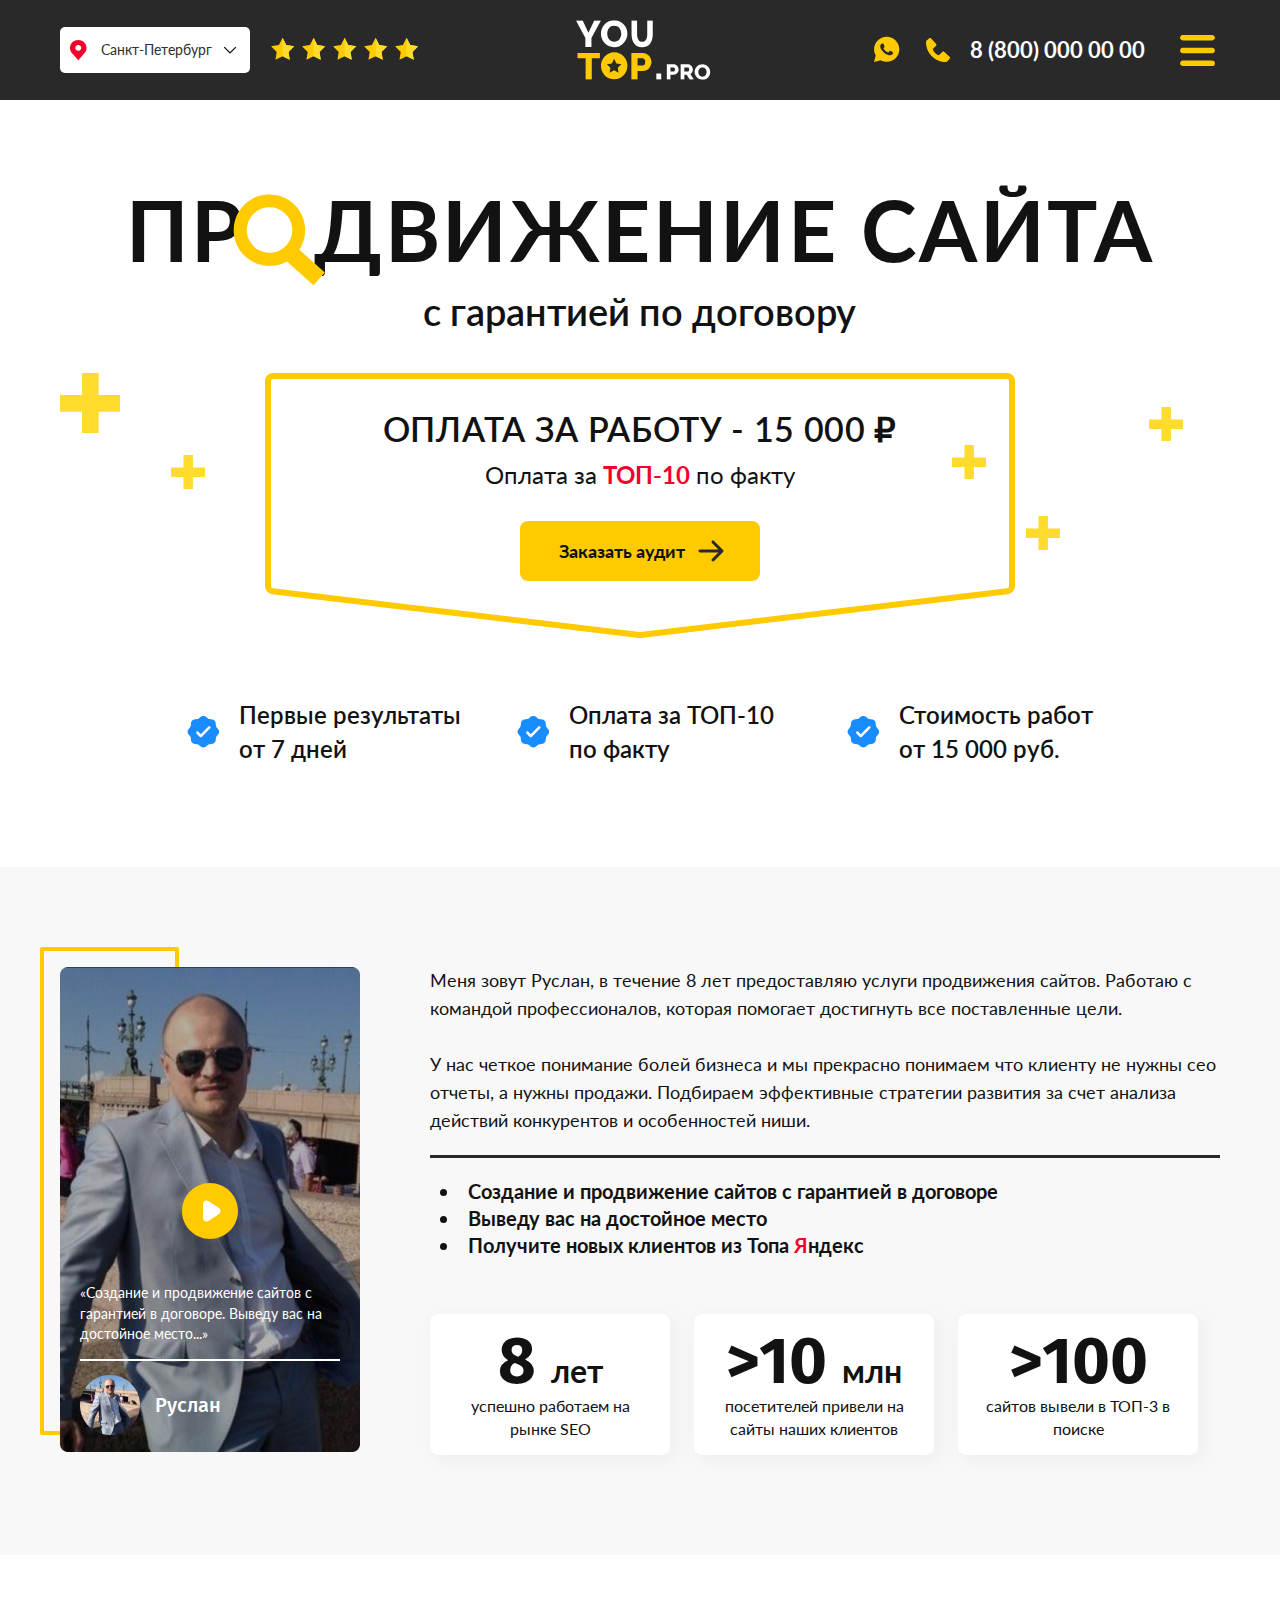
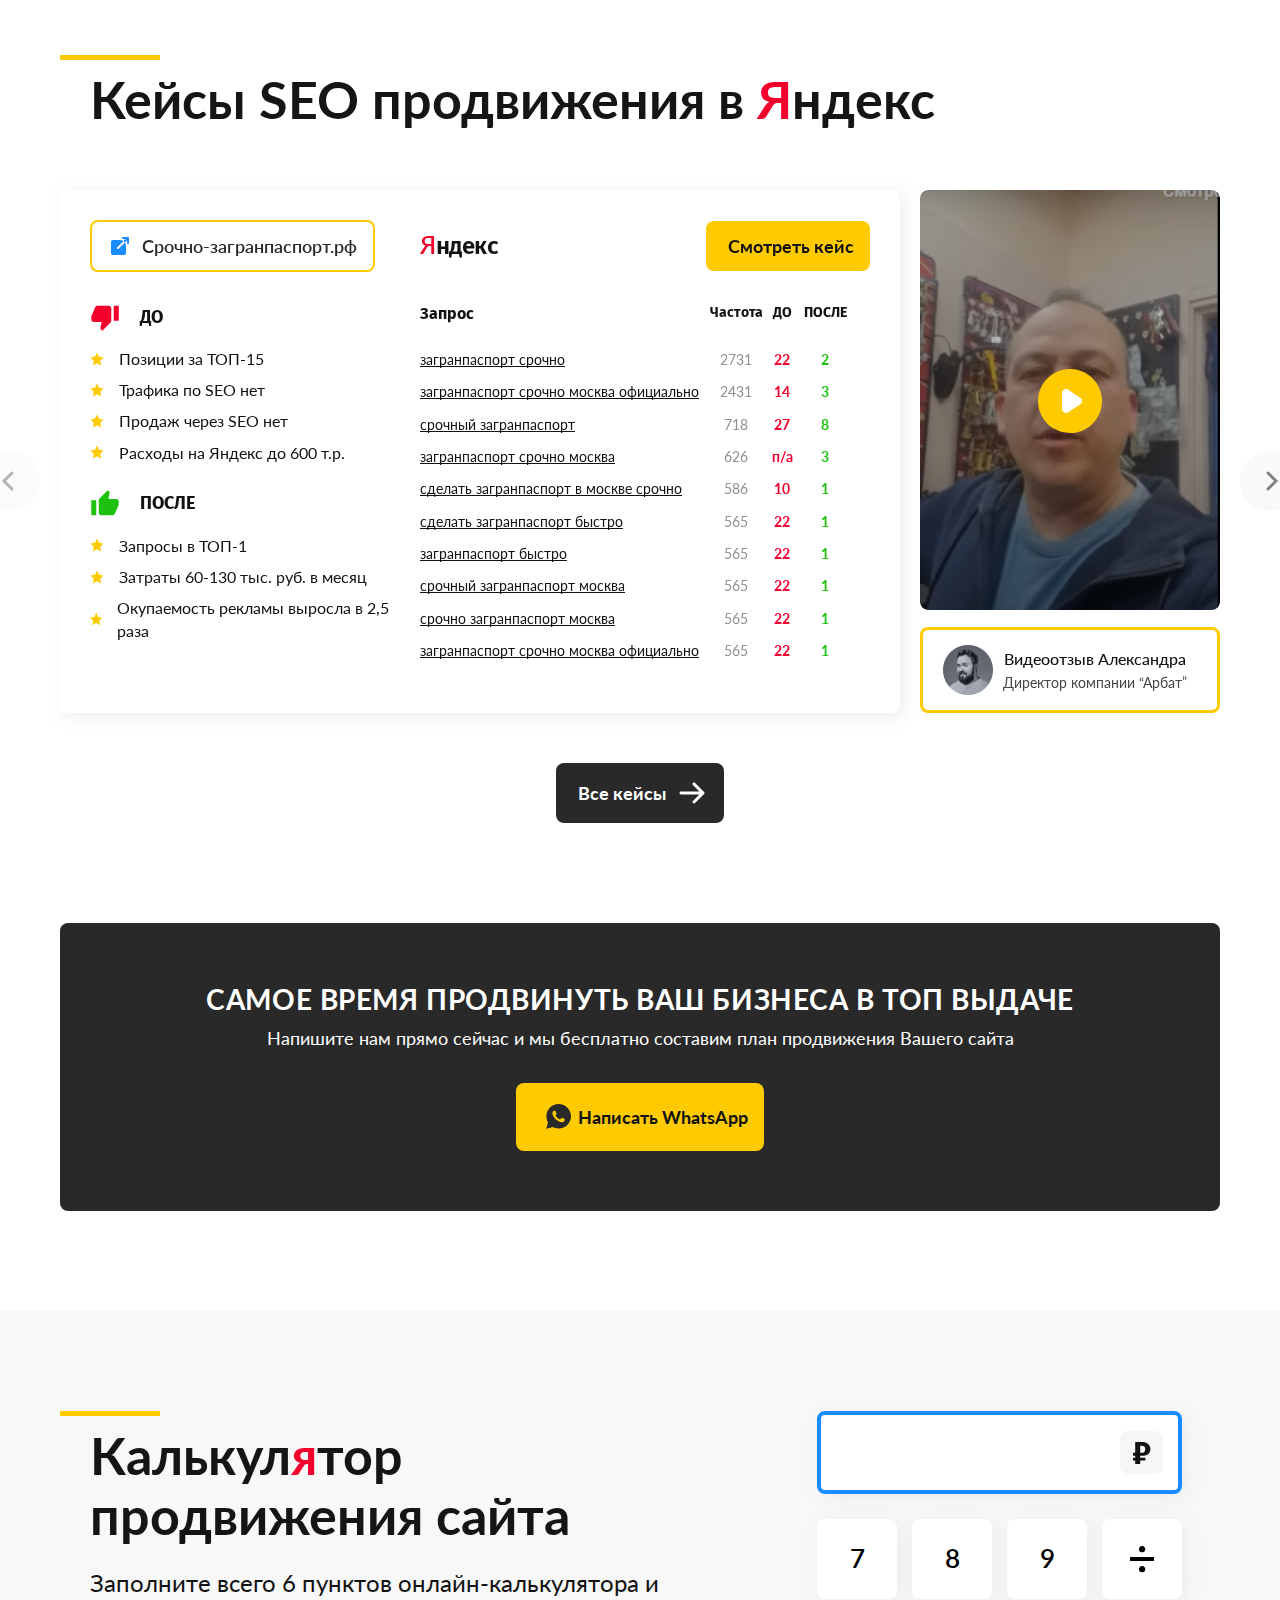
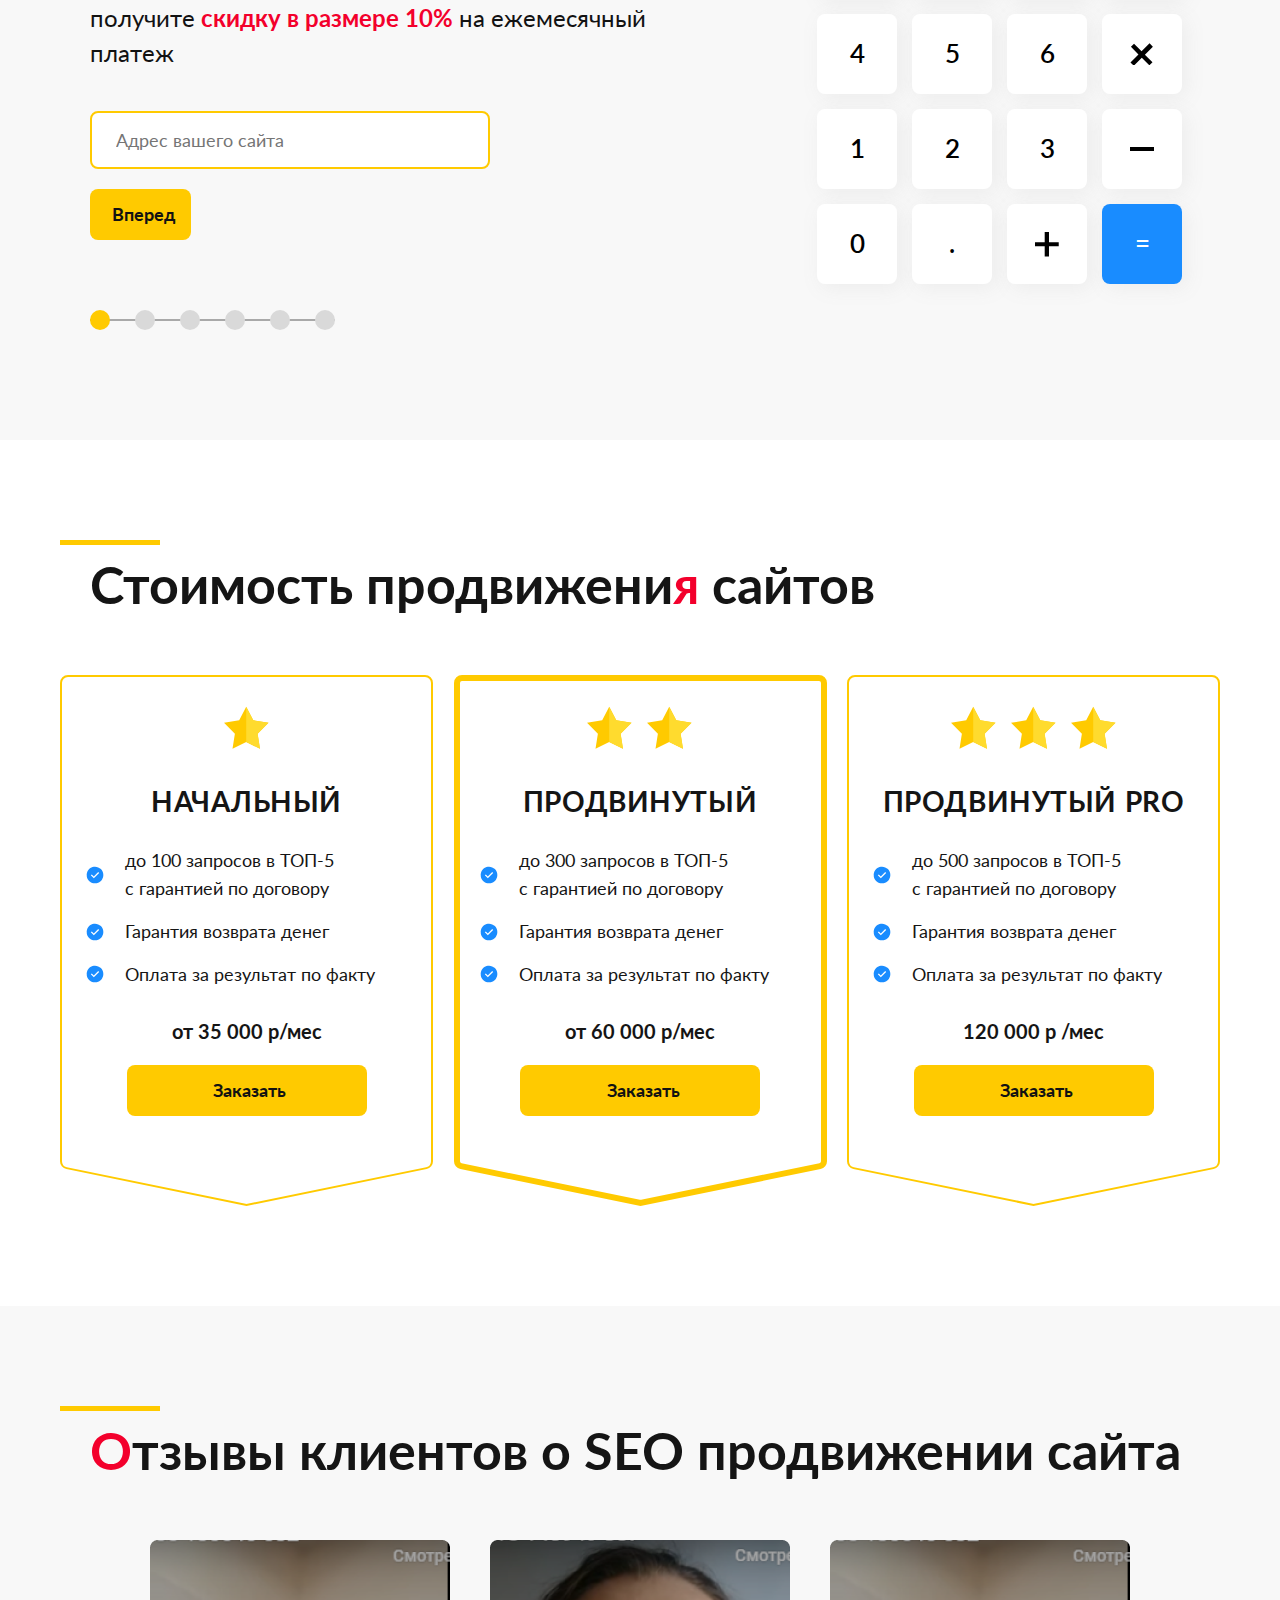
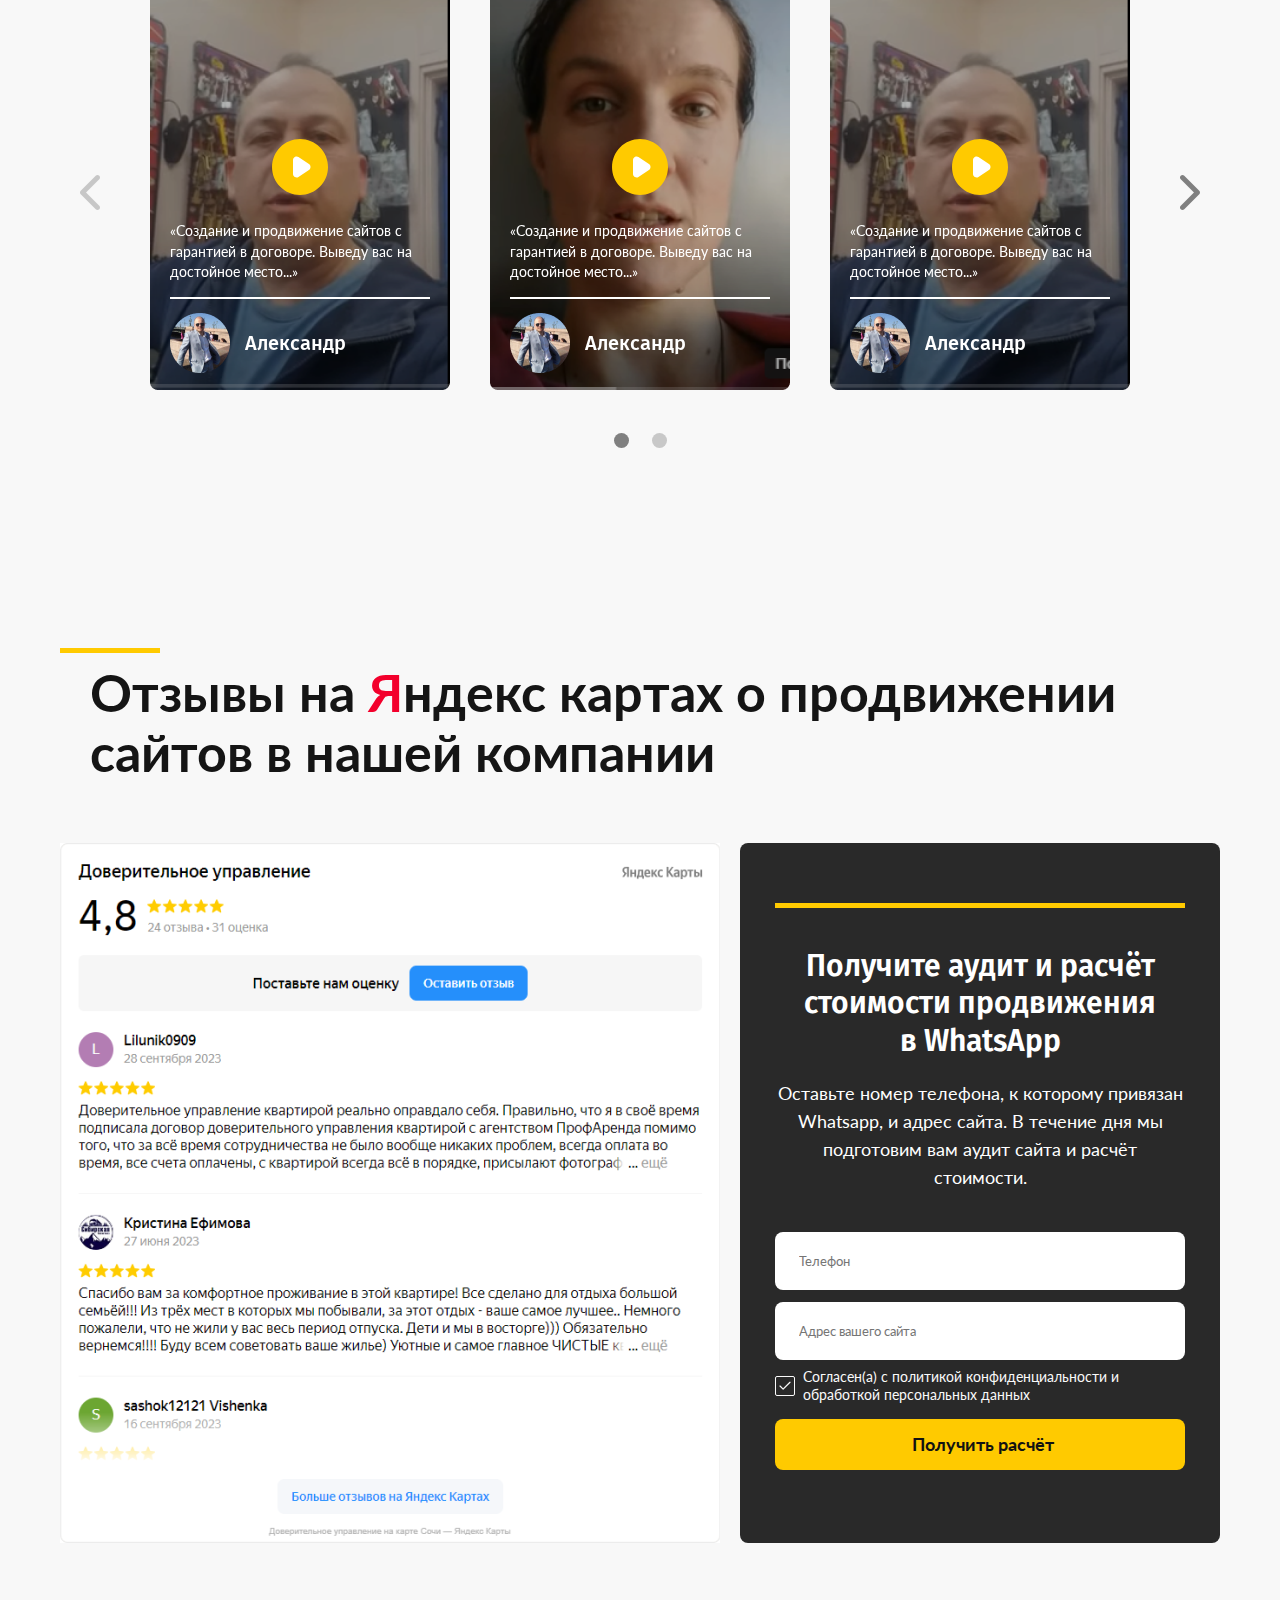
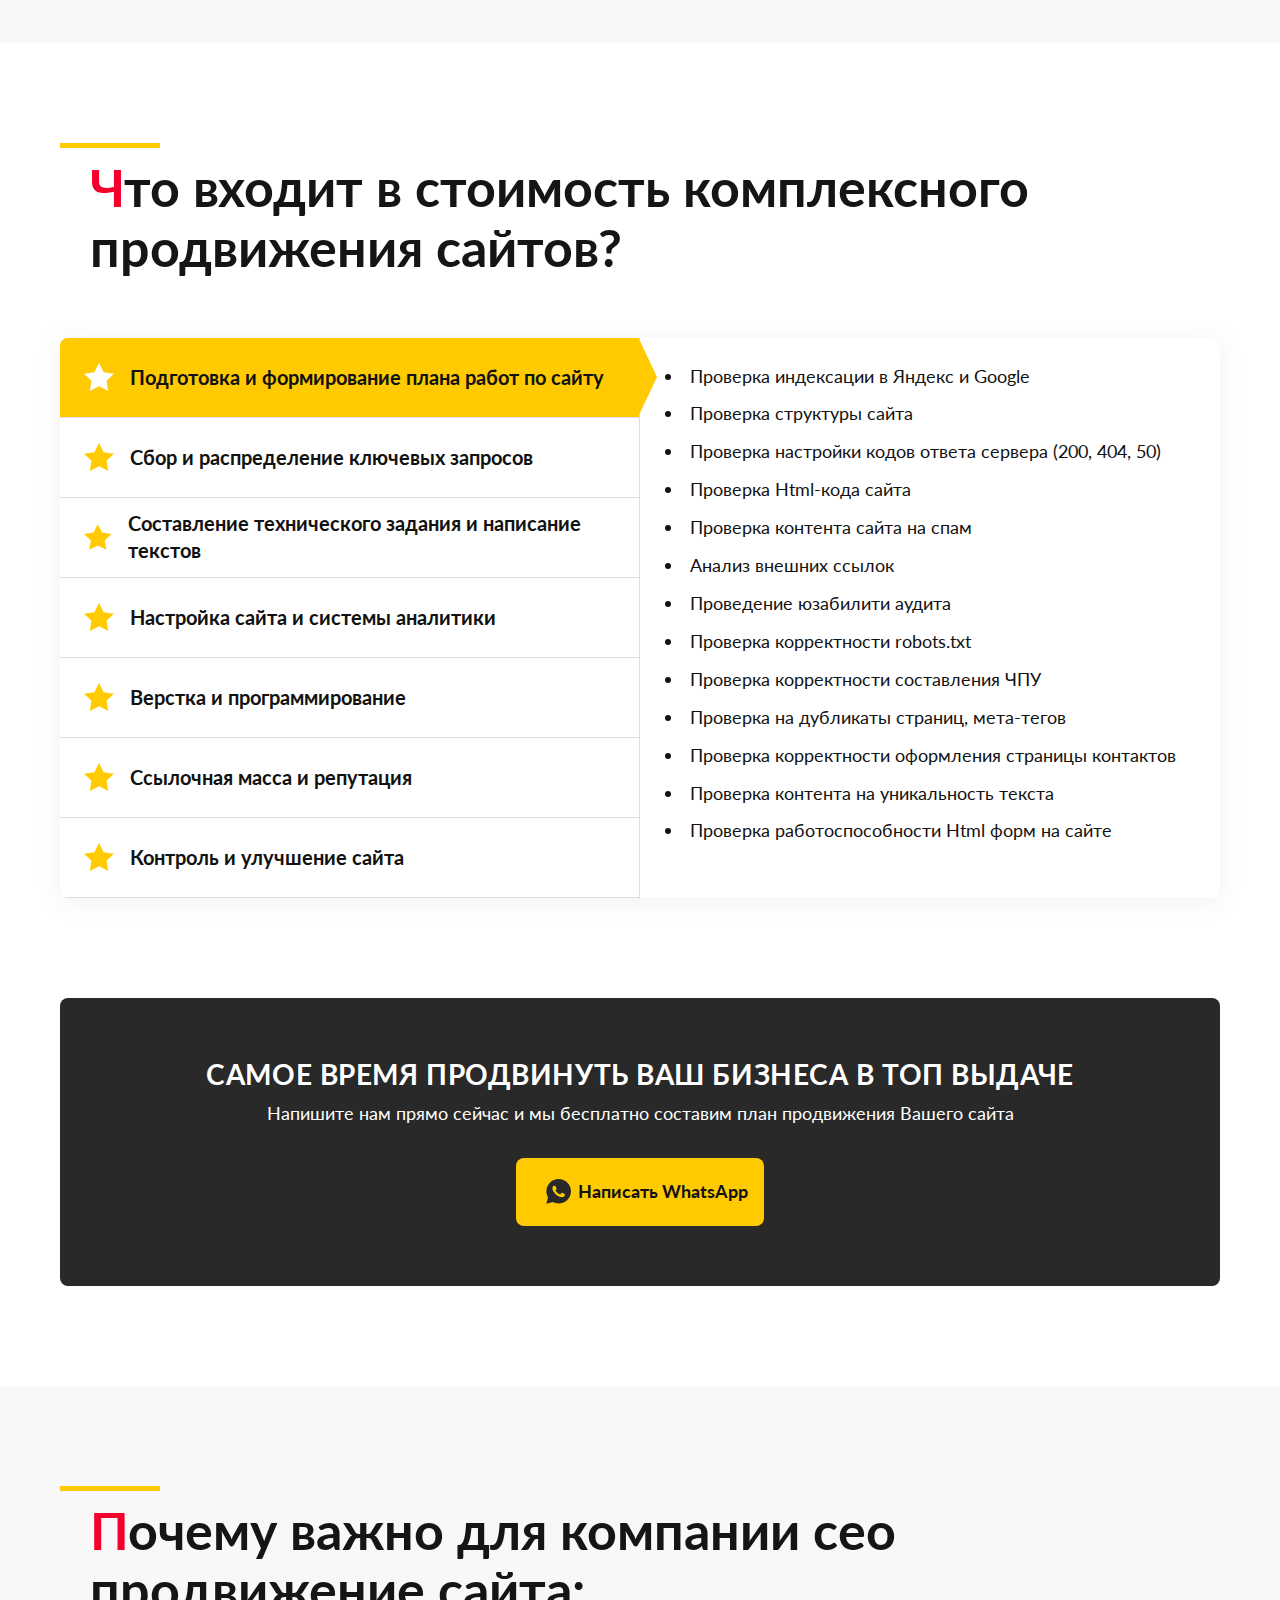
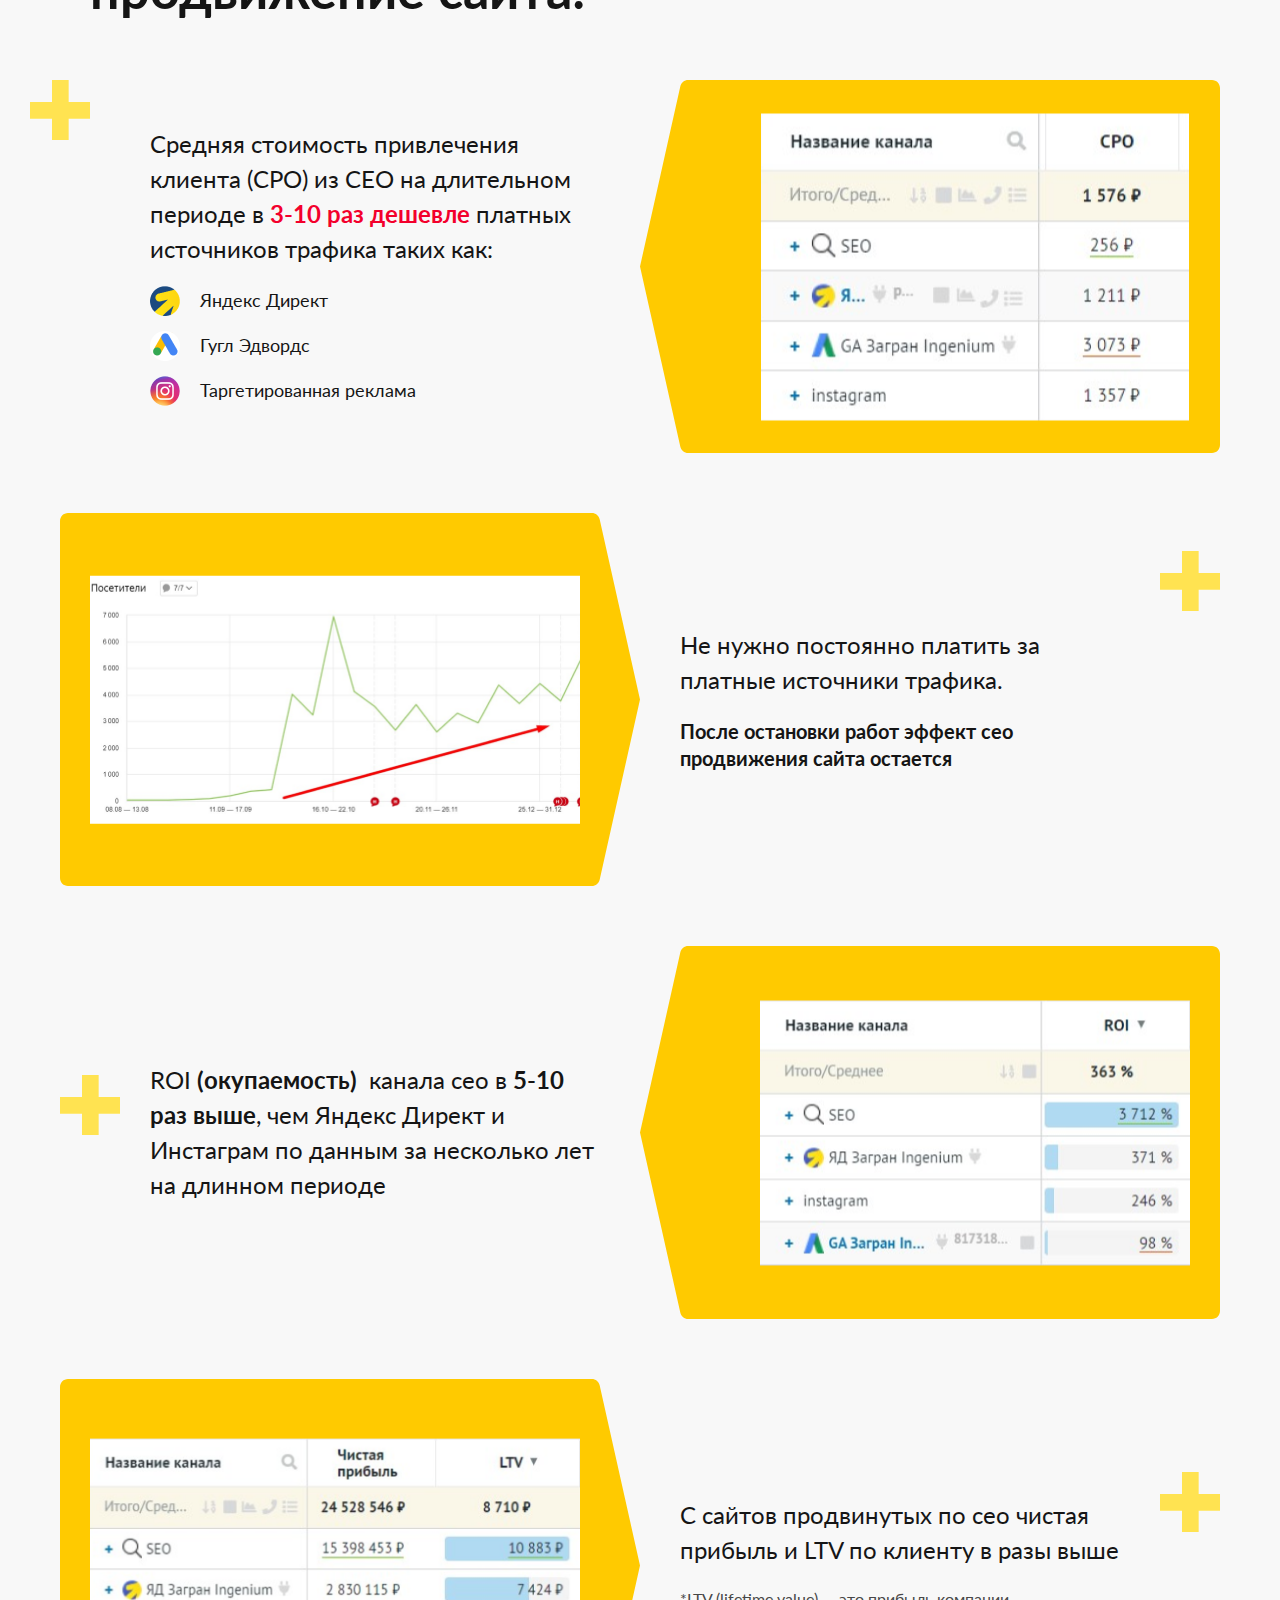
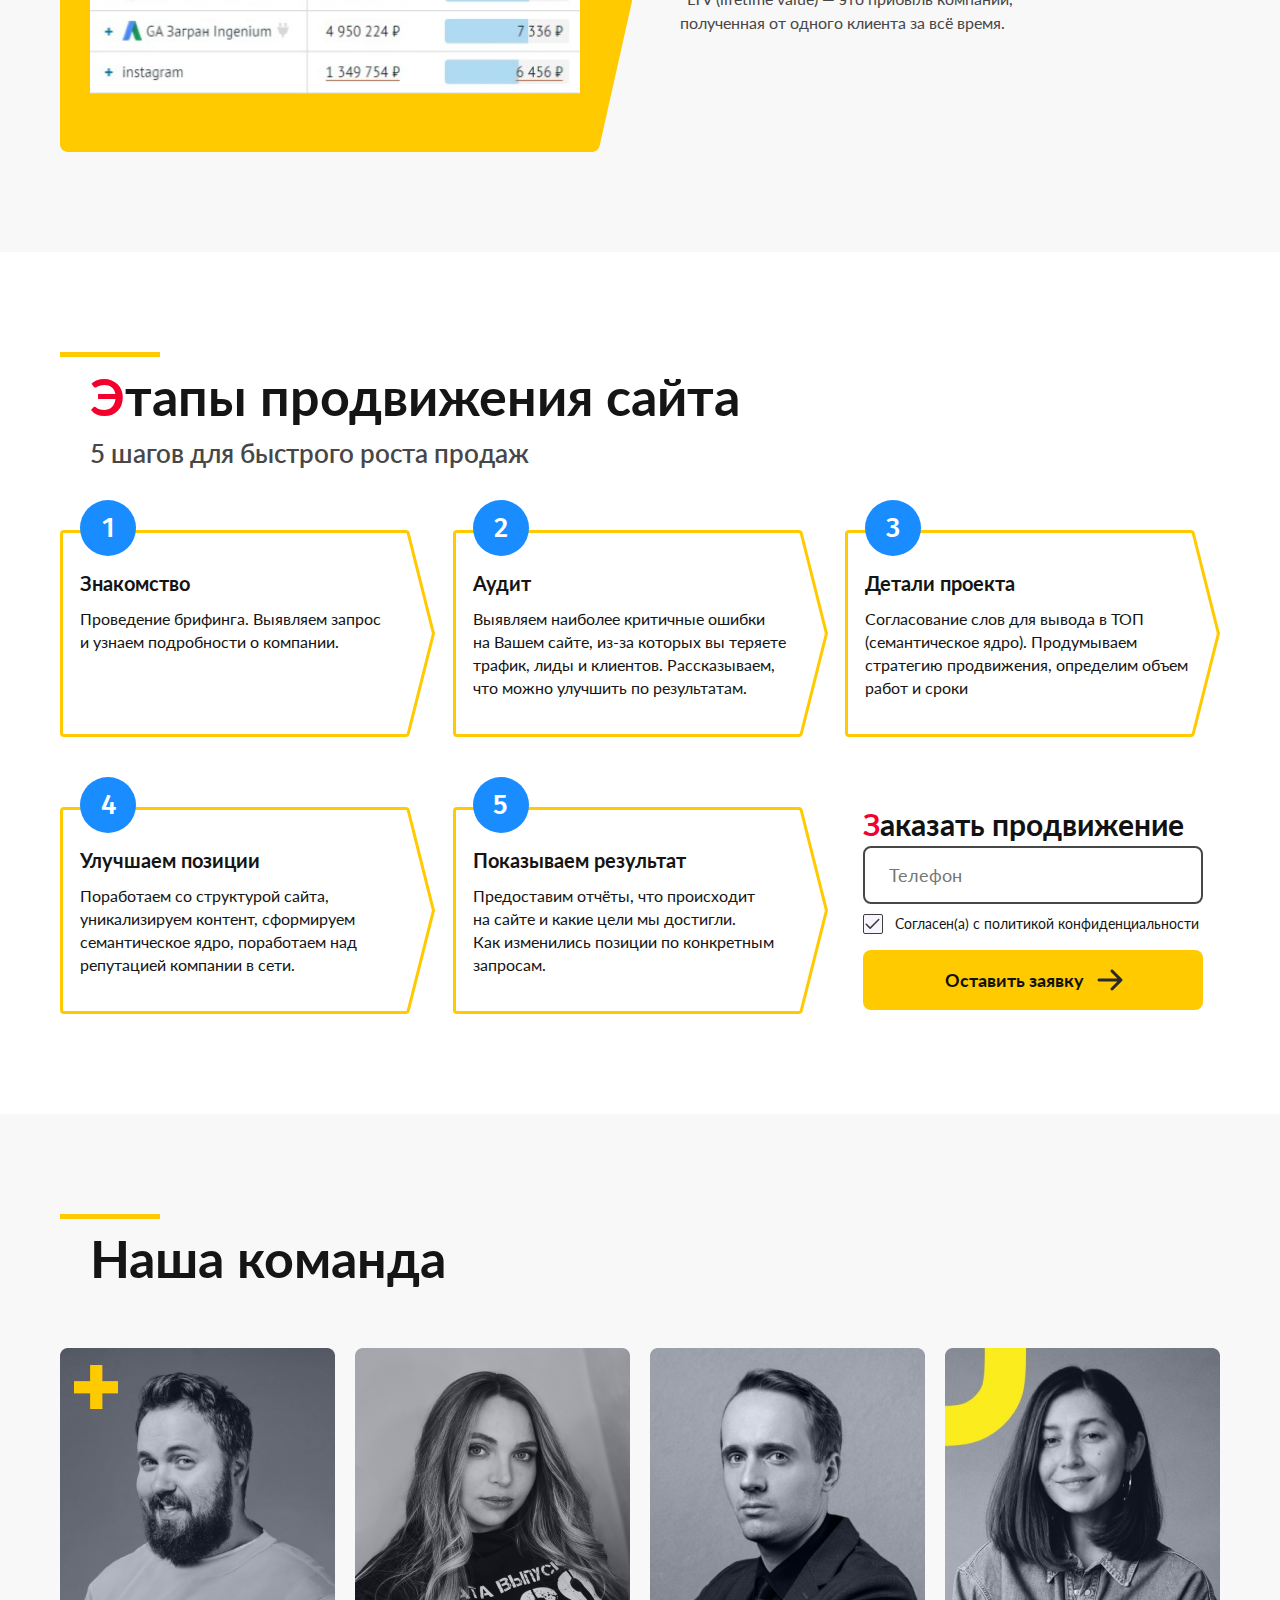
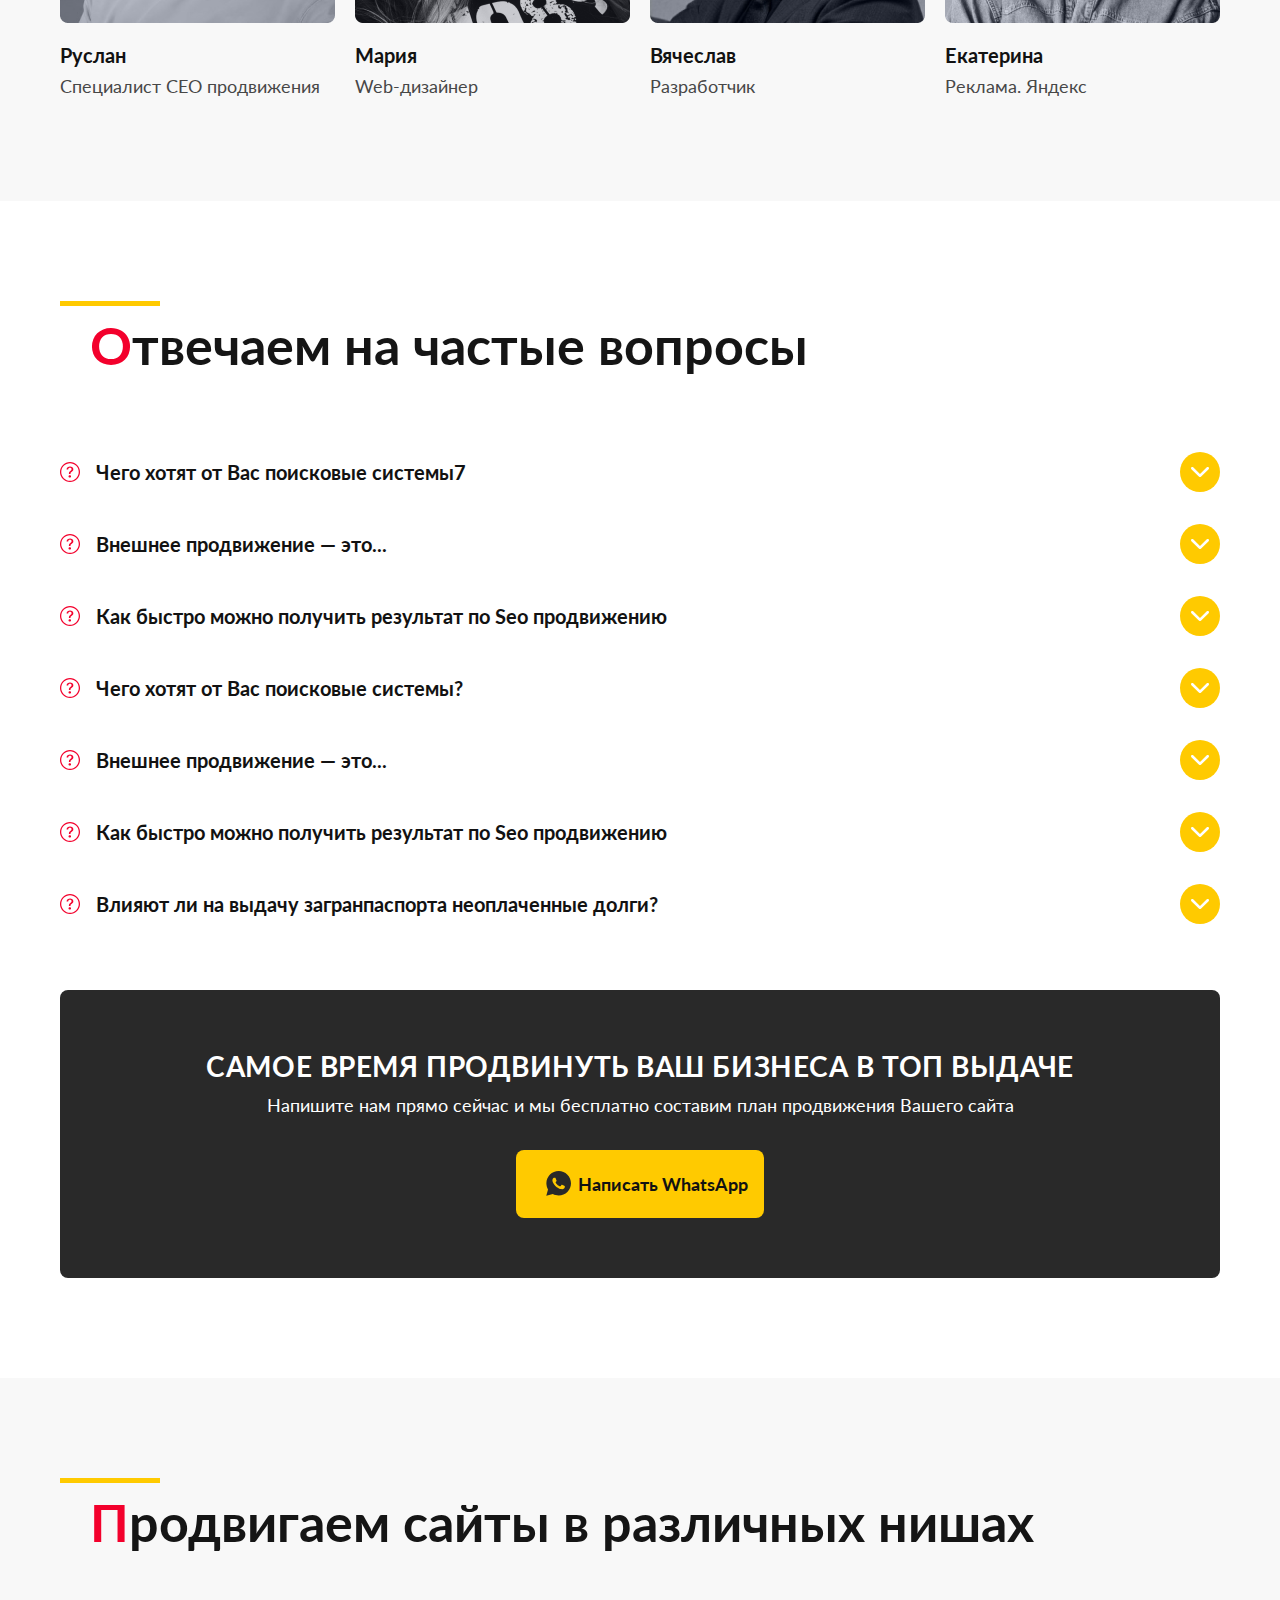
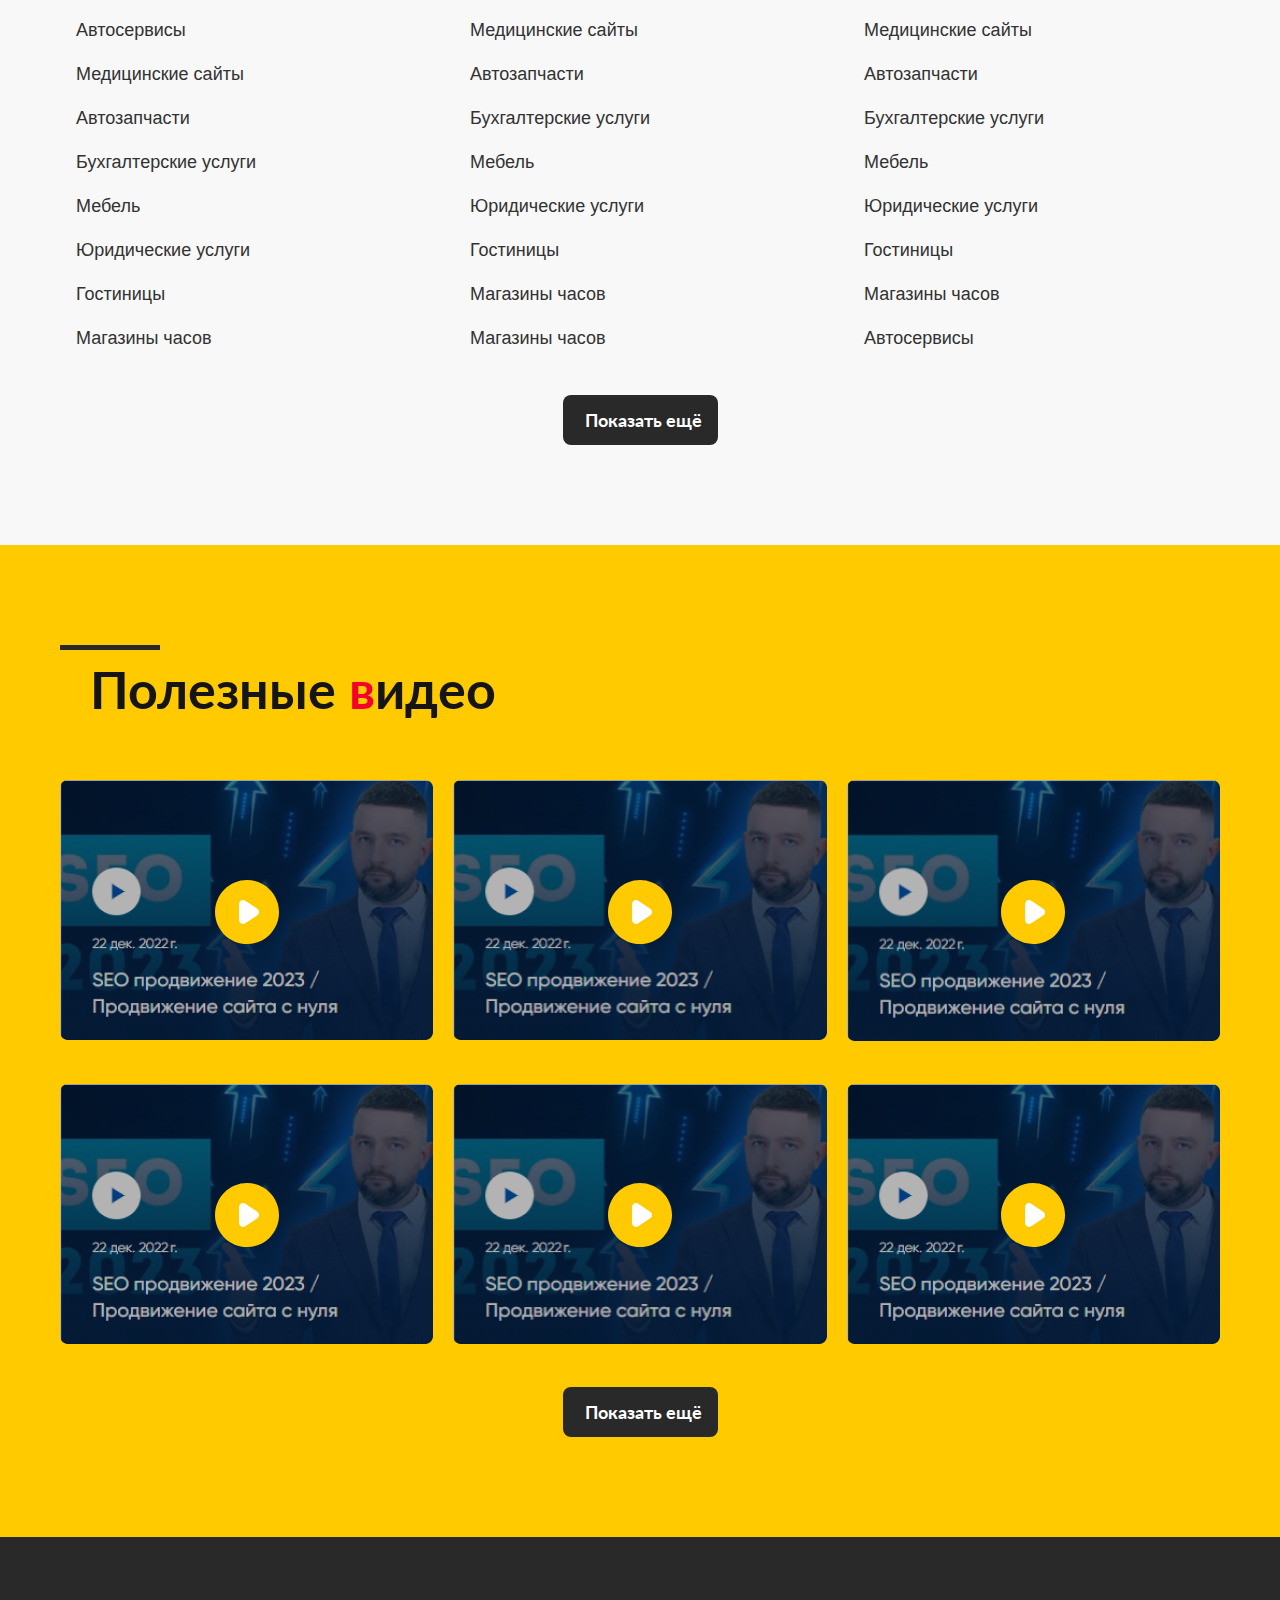
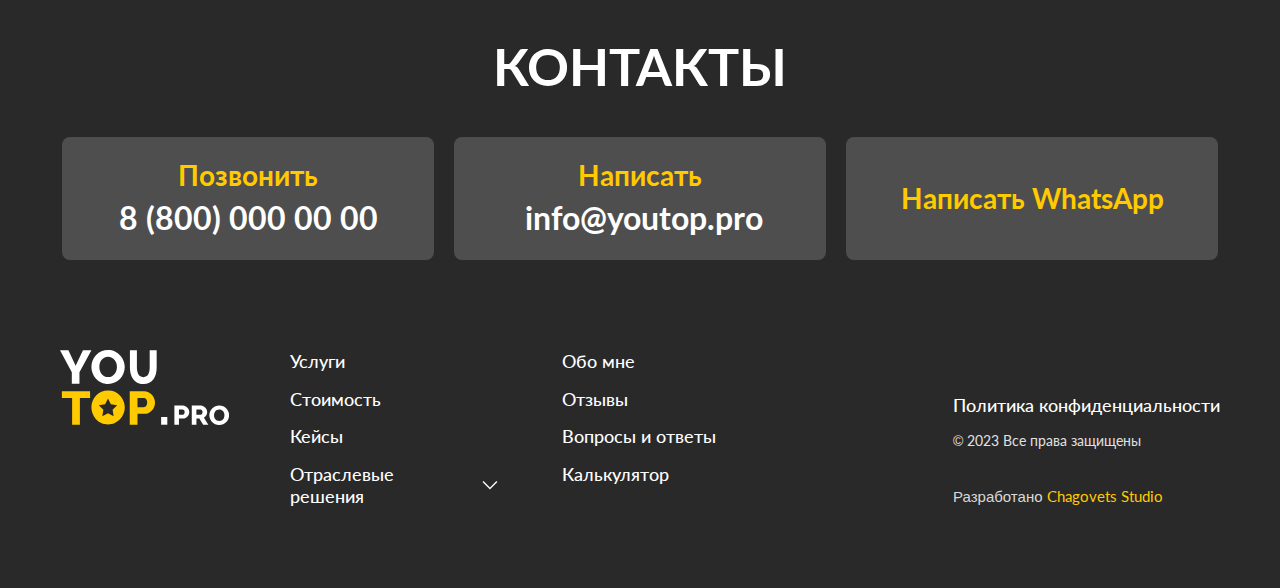
==== commit d76fba09: "laptop and mobile main page" ====
--- a/index.html
+++ b/index.html
@@ -155,6 +155,27 @@
                                 </li>
                             </ul>
                         </div>
+                        <div class="header-bottom_bottom mob">
+                            <div class="header-bottom_left_menu_item_pod-menu">
+                                <a href="" class="header-bottom_left_menu_item_pod-menu_item">Автосервисы</a>
+                                <a href="" class="header-bottom_left_menu_item_pod-menu_item">Медицинские сайты</a>
+                                <a href="" class="header-bottom_left_menu_item_pod-menu_item">Медицинские сайты</a>
+                                <a href="" class="header-bottom_left_menu_item_pod-menu_item">Медицинские сайты</a>
+                                <a href="" class="header-bottom_left_menu_item_pod-menu_item">Автосервисы</a>
+                                <a href="" class="header-bottom_left_menu_item_pod-menu_item">Автосервисы</a>
+                                <a href="" class="header-bottom_left_menu_item_pod-menu_item">Автосервисы</a>
+                                <a href="" class="header-bottom_left_menu_item_pod-menu_item">Бухгалтерские услуги</a>
+                                <a href="" class="header-bottom_left_menu_item_pod-menu_item">Бухгалтерские услуги</a>
+                                <a href="" class="header-bottom_left_menu_item_pod-menu_item">Бухгалтерские услуги</a>
+                                <a href="" class="header-bottom_left_menu_item_pod-menu_item">Мебель</a>
+                                <a href="" class="header-bottom_left_menu_item_pod-menu_item">Мебель</a>
+                                <a href="" class="header-bottom_left_menu_item_pod-menu_item">Мебель</a>
+                                <a href="" class="header-bottom_left_menu_item_pod-menu_item">Юридические услуги</a>
+                                <a href="" class="header-bottom_left_menu_item_pod-menu_item">Юридические услуги</a>
+                                <a href="" class="header-bottom_left_menu_item_pod-menu_item">Юридические услуги</a>
+                                <a href="" class="header-bottom_left_menu_item_pod-menu_item">Юридические услуги</a>
+                            </div>
+                        </div>
                         <div class="header-bottom-right">
                             <a href="" class="header-bottom-right_item">Обо мне</a>
                             <a href="" class="header-bottom-right_item">Отзывы</a>
@@ -164,7 +185,7 @@
                     </div>
                     <img src="./media/icons/logl-gray.svg" alt="" class="header-top-logo">
                 </div>
-                <div class="header-bottom_bottom">
+                <div class="header-bottom_bottom desk">
                     <div class="header-bottom_left_menu_item_pod-menu">
                         <a href="" class="header-bottom_left_menu_item_pod-menu_item">Автосервисы</a>
                         <a href="" class="header-bottom_left_menu_item_pod-menu_item">Медицинские сайты</a>
@@ -216,11 +237,17 @@
                                 fill="#292929" />
                         </svg>
                     </button>
-                    <svg class="front-block-middle-bg" viewBox="0 0 750 265" fill="none"
+                    <svg class="front-block-middle-bg desk" viewBox="0 0 750 265" fill="none"
                         xmlns="http://www.w3.org/2000/svg">
                         <path
                             d="M3 8C3 5.23858 5.23858 3 8 3H742C744.761 3 747 5.23858 747 8V213.283C747 215.815 745.106 217.948 742.591 218.248L375.591 261.909C375.198 261.955 374.802 261.955 374.409 261.909L7.40933 218.248C4.89411 217.948 3 215.815 3 213.283V8Z"
                             stroke="#FFCA00" stroke-width="6" />
+                    </svg>
+                    <svg class="front-block-middle-bg mob" viewBox="0 0 610 265" fill="none" xmlns="http://www.w3.org/2000/svg">
+                        <path d="M3 8C3 5.23858 5.23858 3 8 3H602C604.761 3 607 5.23858 607 8V213.472C607 215.954 605.179 218.06 602.724 218.42L305.724 261.862C305.244 261.932 304.756 261.932 304.276 261.862L7.27634 218.42C4.82057 218.06 3 215.954 3 213.472V8Z" stroke="#FFCA00" stroke-width="6" />
+                    </svg>
+                    <svg class="front-block-middle-bg mob-s" viewBox="0 0 341 235" fill="none" xmlns="http://www.w3.org/2000/svg">
+                        <path d="M1.91362 6.09375C1.91362 3.59528 3.93903 1.56987 6.4375 1.56987H334.562C337.061 1.56987 339.086 3.59528 339.086 6.09375V198.289C339.086 200.47 337.53 202.341 335.386 202.738L171.323 233.099C170.779 233.2 170.221 233.2 169.677 233.099L5.6143 202.738C3.46973 202.341 1.91362 200.47 1.91362 198.289V6.09375Z" stroke="#FFCA00" stroke-width="2.67099" />
                     </svg>
                     <svg class="front-block-middle_pluss1" viewBox="0 0 60 60" fill="none"
                         xmlns="http://www.w3.org/2000/svg">
@@ -279,7 +306,7 @@
                                 d="M12.5496 1.84005C12.3018 2.06424 12.0415 2.2741 11.7698 2.46862C11.3003 2.78369 10.7726 3.00109 10.218 3.11136C9.97702 3.15862 9.72496 3.1791 9.22242 3.21849C7.96056 3.31931 7.32884 3.36972 6.80267 3.55561C6.20104 3.76803 5.6546 4.11245 5.20344 4.56361C4.75229 5.01476 4.40786 5.5612 4.19545 6.16283C4.00956 6.689 3.95914 7.32072 3.85832 8.58259C3.84114 8.91619 3.80537 9.24859 3.7512 9.57821C3.64092 10.1327 3.42352 10.6605 3.10845 11.1299C2.97139 11.3347 2.80756 11.5269 2.47988 11.9097C1.65912 12.8739 1.24795 13.3559 1.00692 13.86C0.450818 15.0258 0.450818 16.3806 1.00692 17.5464C1.24795 18.0505 1.65912 18.5326 2.47988 19.4967C2.80756 19.8795 2.97139 20.0717 3.10845 20.2765C3.42352 20.7459 3.64092 21.2737 3.7512 21.8282C3.79846 22.0692 3.81894 22.3213 3.85832 22.8238C3.95914 24.0857 4.00956 24.7174 4.19545 25.2436C4.40786 25.8452 4.75229 26.3917 5.20344 26.8428C5.6546 27.294 6.20104 27.6384 6.80267 27.8508C7.32884 28.0367 7.96056 28.0871 9.22242 28.1879C9.72496 28.2273 9.97702 28.2478 10.218 28.2951C10.7726 28.4053 11.3003 28.6243 11.7698 28.9378C11.9746 29.0749 12.1668 29.2387 12.5496 29.5664C13.5137 30.3871 13.9958 30.7983 14.4999 31.0393C15.6656 31.5954 17.0204 31.5954 18.1862 31.0393C18.6903 30.7983 19.1724 30.3871 20.1365 29.5664C20.5193 29.2387 20.7115 29.0749 20.9163 28.9378C21.3858 28.6227 21.9135 28.4053 22.468 28.2951C22.7091 28.2478 22.9611 28.2273 23.4637 28.1879C24.7255 28.0871 25.3573 28.0367 25.8834 27.8508C26.4851 27.6384 27.0315 27.294 27.4826 26.8428C27.9338 26.3917 28.2782 25.8452 28.4906 25.2436C28.6765 24.7174 28.7269 24.0857 28.8278 22.8238C28.8672 22.3213 28.8876 22.0692 28.9349 21.8282C29.0452 21.2737 29.2641 20.7459 29.5776 20.2765C29.7147 20.0717 29.8785 19.8795 30.2062 19.4967C31.027 18.5326 31.4381 18.0505 31.6792 17.5464C32.2353 16.3806 32.2353 15.0258 31.6792 13.86C31.4381 13.3559 31.027 12.8739 30.2062 11.9097C29.982 11.662 29.7722 11.4016 29.5776 11.1299C29.2629 10.6603 29.0444 10.1329 28.9349 9.57821C28.8808 9.24858 28.845 8.91619 28.8278 8.58259C28.7269 7.32072 28.6765 6.689 28.4906 6.16283C28.2782 5.5612 27.9338 5.01476 27.4826 4.56361C27.0315 4.11245 26.4851 3.76803 25.8834 3.55561C25.3573 3.36972 24.7255 3.31931 23.4637 3.21849C23.1301 3.2013 22.7977 3.16554 22.468 3.11136C21.9134 3.00186 21.386 2.78339 20.9163 2.46862C20.6449 2.27369 20.3846 2.06384 20.1365 1.84005C19.1724 1.01929 18.6903 0.608117 18.1862 0.367087C17.6107 0.0919986 16.9809 -0.0507812 16.343 -0.0507812C15.7052 -0.0507812 15.0754 0.0919986 14.4999 0.367087C13.9958 0.608117 13.5137 1.01929 12.5496 1.84005ZM23.2321 12.3367C23.4547 12.093 23.5749 11.7728 23.5674 11.4428C23.56 11.1128 23.4256 10.7984 23.1921 10.565C22.9587 10.3315 22.6443 10.1971 22.3143 10.1897C21.9843 10.1822 21.6641 10.3024 21.4204 10.525L13.7799 18.1655L11.2657 15.6528C11.022 15.4301 10.7018 15.31 10.3718 15.3175C10.0418 15.3249 9.72735 15.4593 9.49394 15.6927C9.26053 15.9262 9.12612 16.2406 9.11868 16.5706C9.11124 16.9006 9.23134 17.2208 9.454 17.4645L12.8725 20.883C13.1129 21.1229 13.4387 21.2577 13.7784 21.2577C14.118 21.2577 14.4438 21.1229 14.6842 20.883L23.2321 12.3367Z"
                                 fill="#198CFF" />
                         </svg>
-                        <p class="front-block-pluss-item_text">Стоимость работ <br> от 15 000 руб.</p>
+                        <p class="front-block-pluss-item_text">Стоимость работ <br class="desk"> от 15 000 руб.</p>
                     </div>
                 </div>
             </div>
@@ -304,7 +331,7 @@
                     </svg>
                 </div>
                 <div class="about-me_info">
-                    <div class="about-me_info-top">
+                    <div class="about-me_info-top desk">
                         <p class="Text_18 about-me_info_heading">
                             Меня зовут Руслан, в течение 8 лет предоставляю услуги продвижения сайтов. Работаю с
                             командой профессионалов, которая помогает достигнуть все поставленные цели. <br><br>
@@ -336,6 +363,32 @@
                     </div>
                 </div>
             </div>
+            <div class="container mob">
+                <div class="about-me_info-top">
+                    <p class="Text_18 about-me_info_heading mobile">
+                        Меня зовут Руслан, в течение 8 лет предоставляю услуги продвижения сайтов. Работаю с
+                        командой профессионалов, которая помогает достигнуть все поставленные цели. <br><br>
+                        У нас четкое понимание болей бизнеса и мы прекрасно понимаем что клиенту не нужны сео
+                        отчеты, а нужны продажи. Подбираем эффективные стратегии развития за счет анализа действий
+                        конкурентов и особенностей ниши.
+                    </p>
+                    <div class="mob-s read-next">
+                        <p class="read-next-text">Читать дальше</p>
+                        <svg class="read-next-svg" viewBox="0 0 21 14" fill="none" xmlns="http://www.w3.org/2000/svg">
+                            <path
+                                d="M20.0121 7.38711C20.3553 7.04387 20.3553 6.48738 20.0121 6.14414L14.4188 0.550819C14.0755 0.207585 13.5191 0.207585 13.1758 0.550819C12.8326 0.894054 12.8326 1.45055 13.1758 1.79378L18.1477 6.76562L13.1758 11.7375C12.8326 12.0807 12.8326 12.6372 13.1758 12.9804C13.5191 13.3237 14.0755 13.3237 14.4188 12.9804L20.0121 7.38711ZM0.640625 7.64453H19.3906V5.88672H0.640625V7.64453Z"
+                                fill="#198CFF" />
+                        </svg>
+                    </div>
+                    <ul class="about-me_list">
+                        <li class="Text_20 about-me_list_item">Создание и продвижение сайтов с гарантией в договоре
+                        </li>
+                        <li class="Text_20 about-me_list_item">Выведу вас на достойное место</li>
+                        <li class="Text_20 about-me_list_item">Получите новых клиентов из Топа <span>Я</span>ндекс
+                        </li>
+                    </ul>
+                </div>
+            </div>
         </section>
         <section class="ya-keys">
             <div class="container">
@@ -344,11 +397,34 @@
                 </div>
                 <div class="ya-keys-swiper-container">
                     <div class="swiper ya-keys-swiper">
+                        <div class="mob ya-keys-mob-schet">
+                            <div class="ya-keys-prev ya-keys-button mob">
+                                <svg class="ya-keys-buttons-svg" viewBox="0 0 60 60" fill="none"
+                                    xmlns="http://www.w3.org/2000/svg">
+                                    <circle cx="30" cy="30" r="30" transform="matrix(-1 0 0 1 60 0)" fill="#F0F0F0"
+                                        fill-opacity="0.4" />
+                                    <path d="M32 22L24 30L32 38" stroke="#808080" stroke-width="3" stroke-linecap="round" />
+                                </svg>
+                            </div>
+                            <div class="schet-block">
+                                <p class="schet-now-ya-keys">1</p>
+                                <p class="shcet-slesh">/</p>
+                                <p class="schet-all-ya-keys">4</p>
+                            </div>
+                            <div class="ya-keys-next ya-keys-button mob">
+                                <svg class="ya-keys-buttons-svg" viewBox="0 0 60 60" fill="none"
+                                    xmlns="http://www.w3.org/2000/svg">
+                                    <circle cx="30" cy="30" r="30" transform="matrix(-1 0 0 1 60 0)" fill="#F0F0F0"
+                                        fill-opacity="0.4" />
+                                    <path d="M32 22L24 30L32 38" stroke="#808080" stroke-width="3" stroke-linecap="round" />
+                                </svg>
+                            </div>
+                        </div>
                         <div class="swiper-wrapper">
                             <div class="swiper-slide">
                                 <div class="ya-keys-item">
                                     <div class="ya-keys-item__left">
-                                        <div class="ya-keys-item__left__top desk">
+                                        <div class="ya-keys-item__left__top">
                                             <div class="keys-item__left__top-name">
                                                 <div class="keys-item__left__top-name-border">
                                                     <svg class="keys-item__left__top-name-svg" viewBox="0 0 24 24"
@@ -362,11 +438,15 @@
                                                 </div>
                                             </div>
                                             <div class="ya-keys-item__left__top-right">
-                                                <div class="keys-item__left__top-ya"><span>Я</span>ндекс</div>
+                                                <div class="keys-item__left__top-ya desk"><span>Я</span>ндекс</div>
                                                 <a class="keys-item__left__top-button button">Смотреть кейс</a>
                                             </div>
                                         </div>
                                         <div class="ya-keys-item__left-btm">
+                                            <div class="mob-s ya-keyses-tabs">
+                                                <div class="ya-keyses-tabs-tab active" data-tab="result ">Результаты</div>
+                                                <div class="ya-keyses-tabs-tab" data-tab="pos ">Позиции</div>
+                                            </div>
                                             <div class="keys-item-left__positons">
                                                 <div class="keys-item-left__positons-item">
                                                     <div class="keys-item-left__positons-item-heading">
@@ -482,6 +562,16 @@
                                                     </div>
                                                 </div>
                                             </div>
+                                            <div class="ya-keys-item__right_btm mob">
+                                                <img src="./media/bg/keysAvatar.png" alt="" class="ya-keys-item-avatar">
+                                                <div class="ya-keys-item__right_btm-text">
+                                                    <p class="ya-keys-item__right_btm-text-heading">Видеоотзыв Александра
+                                                    </p>
+                                                    <p class="ya-keys-item__right_btm-text-text">Директор компании “Арбат”
+                                                    </p>
+                                                </div>
+                                            </div>
+                                            <div class="keys-item__left__top-ya mob"><span>Я</span>ндекс</div>
                                             <div class="keys-item-left__zaprosi">
                                                 <div class="keys-item__zaprosi-item heading">
                                                     <div class="keys-item-zapros__hading">Запрос</div>
@@ -557,9 +647,19 @@
                                                     <div class="keys-item-zapros__text">1</div>
                                                 </div>
                                             </div>
+                                            <a class="keys-item__left__top-button button mob-s">Смотреть кейс</a>
+                                            <div class="ya-keys-item__right_btm mob-s">
+                                                <img src="./media/bg/keysAvatar.png" alt="" class="ya-keys-item-avatar">
+                                                <div class="ya-keys-item__right_btm-text">
+                                                    <p class="ya-keys-item__right_btm-text-heading">Видеоотзыв Александра
+                                                    </p>
+                                                    <p class="ya-keys-item__right_btm-text-text">Директор компании “Арбат”
+                                                    </p>
+                                                </div>
+                                            </div>
                                         </div>
                                     </div>
-                                    <div class="ya-keys-item__right">
+                                    <div class="ya-keys-item__right desk">
                                         <div class="ya-keys-video-rev">
                                             <img src="./media/bg/keys.png" alt="" class="ya-keys-video-rev__bg">
                                             <svg class="ya-keys-video-rev__svg" viewBox="0 0 80 80" fill="none"
@@ -586,7 +686,7 @@
                             <div class="swiper-slide">
                                 <div class="ya-keys-item">
                                     <div class="ya-keys-item__left">
-                                        <div class="ya-keys-item__left__top desk">
+                                        <div class="ya-keys-item__left__top">
                                             <div class="keys-item__left__top-name">
                                                 <div class="keys-item__left__top-name-border">
                                                     <svg class="keys-item__left__top-name-svg" viewBox="0 0 24 24"
@@ -600,11 +700,15 @@
                                                 </div>
                                             </div>
                                             <div class="ya-keys-item__left__top-right">
-                                                <div class="keys-item__left__top-ya"><span>Я</span>ндекс</div>
+                                                <div class="keys-item__left__top-ya desk"><span>Я</span>ндекс</div>
                                                 <a class="keys-item__left__top-button button">Смотреть кейс</a>
                                             </div>
                                         </div>
                                         <div class="ya-keys-item__left-btm">
+                                            <div class="mob-s ya-keyses-tabs">
+                                                <div class="ya-keyses-tabs-tab active" data-tab="result ">Результаты</div>
+                                                <div class="ya-keyses-tabs-tab" data-tab="pos ">Позиции</div>
+                                            </div>
                                             <div class="keys-item-left__positons">
                                                 <div class="keys-item-left__positons-item">
                                                     <div class="keys-item-left__positons-item-heading">
@@ -720,6 +824,16 @@
                                                     </div>
                                                 </div>
                                             </div>
+                                            <div class="ya-keys-item__right_btm mob">
+                                                <img src="./media/bg/keysAvatar.png" alt="" class="ya-keys-item-avatar">
+                                                <div class="ya-keys-item__right_btm-text">
+                                                    <p class="ya-keys-item__right_btm-text-heading">Видеоотзыв Александра
+                                                    </p>
+                                                    <p class="ya-keys-item__right_btm-text-text">Директор компании “Арбат”
+                                                    </p>
+                                                </div>
+                                            </div>
+                                            <div class="keys-item__left__top-ya mob"><span>Я</span>ндекс</div>
                                             <div class="keys-item-left__zaprosi">
                                                 <div class="keys-item__zaprosi-item heading">
                                                     <div class="keys-item-zapros__hading">Запрос</div>
@@ -795,9 +909,19 @@
                                                     <div class="keys-item-zapros__text">1</div>
                                                 </div>
                                             </div>
+                                            <a class="keys-item__left__top-button button mob-s">Смотреть кейс</a>
+                                            <div class="ya-keys-item__right_btm mob-s">
+                                                <img src="./media/bg/keysAvatar.png" alt="" class="ya-keys-item-avatar">
+                                                <div class="ya-keys-item__right_btm-text">
+                                                    <p class="ya-keys-item__right_btm-text-heading">Видеоотзыв Александра
+                                                    </p>
+                                                    <p class="ya-keys-item__right_btm-text-text">Директор компании “Арбат”
+                                                    </p>
+                                                </div>
+                                            </div>
                                         </div>
                                     </div>
-                                    <div class="ya-keys-item__right">
+                                    <div class="ya-keys-item__right desk">
                                         <div class="ya-keys-video-rev">
                                             <img src="./media/bg/keys.png" alt="" class="ya-keys-video-rev__bg">
                                             <svg class="ya-keys-video-rev__svg" viewBox="0 0 80 80" fill="none"
@@ -824,7 +948,7 @@
                         </div>
                     </div>
                     <div class="ya-keyses-buttons">
-                        <div class="ya-keys-prev ya-keys-button">
+                        <div class="ya-keys-prev ya-keys-button desk">
                             <svg class="ya-keys-buttons-svg" viewBox="0 0 60 60" fill="none"
                                 xmlns="http://www.w3.org/2000/svg">
                                 <circle cx="30" cy="30" r="30" transform="matrix(-1 0 0 1 60 0)" fill="#F0F0F0"
@@ -832,7 +956,7 @@
                                 <path d="M32 22L24 30L32 38" stroke="#808080" stroke-width="3" stroke-linecap="round" />
                             </svg>
                         </div>
-                        <div class="ya-keys-next ya-keys-button">
+                        <div class="ya-keys-next ya-keys-button desk">
                             <svg class="ya-keys-buttons-svg" viewBox="0 0 60 60" fill="none"
                                 xmlns="http://www.w3.org/2000/svg">
                                 <circle cx="30" cy="30" r="30" transform="matrix(-1 0 0 1 60 0)" fill="#F0F0F0"
@@ -1652,7 +1776,7 @@
         <section class="why-imp">
             <div class="container">
                 <div class="section-header">
-                    <h2 class="h2"><span>Ч</span>то входит в стоимость комплексного продвижения сайтов?</h2>
+                    <h2 class="h2"><span>П</span>очему важно для компании сео продвижение сайта:</h2>
                 </div>
                 <div class="why-imp-wrapper">
                     <div class="why-imp-item">
@@ -1733,14 +1857,17 @@
         <section class="etaps">
             <div class="container">
                 <div class="section-header">
-                    <h2 class="h2"><span>Ч</span>то входит в стоимость комплексного продвижения сайтов?</h2>
+                    <h2 class="h2"><span>Э</span>тапы продвижения сайта</h2>
                     <div class="section-header-subheading">5 шагов для быстрого роста продаж</div>
                 </div>
                 <div class="etaps-wrapper">
                     <div class="etaps-item">
                         <div class="etaps-item-num">1</div>
-                        <svg class="etaps-item-svg" viewBox="0 0 375 207" fill="none" xmlns="http://www.w3.org/2000/svg">
+                        <svg class="etaps-item-svg desk" viewBox="0 0 375 207" fill="none" xmlns="http://www.w3.org/2000/svg">
                             <path d="M4 1.5C2.61929 1.5 1.5 2.61929 1.5 4L1.5 203C1.5 204.381 2.61929 205.5 4 205.5L345.824 205.5C346.97 205.5 347.969 204.721 348.249 203.61L373.299 104.11L374.754 104.477L373.3 104.11C373.4 103.71 373.4 103.29 373.3 102.89L374.754 102.523L373.299 102.89L348.249 3.38962C347.969 2.27868 346.97 1.5 345.824 1.5L4 1.5Z" fill="white" stroke="#FFCA00" stroke-width="3" />
+                        </svg>
+                        <svg  class="etaps-item-svg mob" viewBox="0 0 295 250" fill="none" xmlns="http://www.w3.org/2000/svg">
+                            <path d="M4 1.5C2.61929 1.5 1.5 2.61929 1.5 4L1.5 246C1.5 247.381 2.61929 248.5 4 248.5L271.104 248.5C272.328 248.5 273.372 247.613 273.571 246.405L293.414 125.405C293.458 125.137 293.458 124.863 293.414 124.595L273.571 3.59542C273.372 2.387 272.328 1.5 271.104 1.5L4 1.5Z" fill="white" stroke="#FFCA00" stroke-width="3" />
                         </svg>
                         <div class="etaps-item-texts">
                             <p class="Text_20 etaps-item__heading">Знакомство</p>
@@ -1749,8 +1876,11 @@
                     </div>
                     <div class="etaps-item">
                         <div class="etaps-item-num">2</div>
-                        <svg class="etaps-item-svg" viewBox="0 0 375 207" fill="none" xmlns="http://www.w3.org/2000/svg">
+                        <svg class="etaps-item-svg desk" viewBox="0 0 375 207" fill="none" xmlns="http://www.w3.org/2000/svg">
                             <path d="M4 1.5C2.61929 1.5 1.5 2.61929 1.5 4L1.5 203C1.5 204.381 2.61929 205.5 4 205.5L345.824 205.5C346.97 205.5 347.969 204.721 348.249 203.61L373.299 104.11L374.754 104.477L373.3 104.11C373.4 103.71 373.4 103.29 373.3 102.89L374.754 102.523L373.299 102.89L348.249 3.38962C347.969 2.27868 346.97 1.5 345.824 1.5L4 1.5Z" fill="white" stroke="#FFCA00" stroke-width="3" />
+                        </svg>
+                        <svg  class="etaps-item-svg mob" viewBox="0 0 295 250" fill="none" xmlns="http://www.w3.org/2000/svg">
+                            <path d="M4 1.5C2.61929 1.5 1.5 2.61929 1.5 4L1.5 246C1.5 247.381 2.61929 248.5 4 248.5L271.104 248.5C272.328 248.5 273.372 247.613 273.571 246.405L293.414 125.405C293.458 125.137 293.458 124.863 293.414 124.595L273.571 3.59542C273.372 2.387 272.328 1.5 271.104 1.5L4 1.5Z" fill="white" stroke="#FFCA00" stroke-width="3" />
                         </svg>
                         <div class="etaps-item-texts">
                             <p class="Text_20 etaps-item__heading">Аудит</p>
@@ -1759,8 +1889,11 @@
                     </div>
                     <div class="etaps-item">
                         <div class="etaps-item-num">3</div>
-                        <svg class="etaps-item-svg" viewBox="0 0 375 207" fill="none" xmlns="http://www.w3.org/2000/svg">
+                        <svg class="etaps-item-svg desk" viewBox="0 0 375 207" fill="none" xmlns="http://www.w3.org/2000/svg">
                             <path d="M4 1.5C2.61929 1.5 1.5 2.61929 1.5 4L1.5 203C1.5 204.381 2.61929 205.5 4 205.5L345.824 205.5C346.97 205.5 347.969 204.721 348.249 203.61L373.299 104.11L374.754 104.477L373.3 104.11C373.4 103.71 373.4 103.29 373.3 102.89L374.754 102.523L373.299 102.89L348.249 3.38962C347.969 2.27868 346.97 1.5 345.824 1.5L4 1.5Z" fill="white" stroke="#FFCA00" stroke-width="3" />
+                        </svg>
+                        <svg  class="etaps-item-svg mob" viewBox="0 0 295 250" fill="none" xmlns="http://www.w3.org/2000/svg">
+                            <path d="M4 1.5C2.61929 1.5 1.5 2.61929 1.5 4L1.5 246C1.5 247.381 2.61929 248.5 4 248.5L271.104 248.5C272.328 248.5 273.372 247.613 273.571 246.405L293.414 125.405C293.458 125.137 293.458 124.863 293.414 124.595L273.571 3.59542C273.372 2.387 272.328 1.5 271.104 1.5L4 1.5Z" fill="white" stroke="#FFCA00" stroke-width="3" />
                         </svg>
                         <div class="etaps-item-texts">
                             <p class="Text_20 etaps-item__heading">Детали проекта</p>
@@ -1769,8 +1902,11 @@
                     </div>
                     <div class="etaps-item">
                         <div class="etaps-item-num">4</div>
-                        <svg class="etaps-item-svg" viewBox="0 0 375 207" fill="none" xmlns="http://www.w3.org/2000/svg">
+                        <svg class="etaps-item-svg desk" viewBox="0 0 375 207" fill="none" xmlns="http://www.w3.org/2000/svg">
                             <path d="M4 1.5C2.61929 1.5 1.5 2.61929 1.5 4L1.5 203C1.5 204.381 2.61929 205.5 4 205.5L345.824 205.5C346.97 205.5 347.969 204.721 348.249 203.61L373.299 104.11L374.754 104.477L373.3 104.11C373.4 103.71 373.4 103.29 373.3 102.89L374.754 102.523L373.299 102.89L348.249 3.38962C347.969 2.27868 346.97 1.5 345.824 1.5L4 1.5Z" fill="white" stroke="#FFCA00" stroke-width="3" />
+                        </svg>
+                        <svg  class="etaps-item-svg mob" viewBox="0 0 295 250" fill="none" xmlns="http://www.w3.org/2000/svg">
+                            <path d="M4 1.5C2.61929 1.5 1.5 2.61929 1.5 4L1.5 246C1.5 247.381 2.61929 248.5 4 248.5L271.104 248.5C272.328 248.5 273.372 247.613 273.571 246.405L293.414 125.405C293.458 125.137 293.458 124.863 293.414 124.595L273.571 3.59542C273.372 2.387 272.328 1.5 271.104 1.5L4 1.5Z" fill="white" stroke="#FFCA00" stroke-width="3" />
                         </svg>
                         <div class="etaps-item-texts">
                             <p class="Text_20 etaps-item__heading">Улучшаем позиции</p>
@@ -1779,8 +1915,11 @@
                     </div>
                     <div class="etaps-item">
                         <div class="etaps-item-num">5</div>
-                        <svg class="etaps-item-svg" viewBox="0 0 375 207" fill="none" xmlns="http://www.w3.org/2000/svg">
+                        <svg class="etaps-item-svg desk" viewBox="0 0 375 207" fill="none" xmlns="http://www.w3.org/2000/svg">
                             <path d="M4 1.5C2.61929 1.5 1.5 2.61929 1.5 4L1.5 203C1.5 204.381 2.61929 205.5 4 205.5L345.824 205.5C346.97 205.5 347.969 204.721 348.249 203.61L373.299 104.11L374.754 104.477L373.3 104.11C373.4 103.71 373.4 103.29 373.3 102.89L374.754 102.523L373.299 102.89L348.249 3.38962C347.969 2.27868 346.97 1.5 345.824 1.5L4 1.5Z" fill="white" stroke="#FFCA00" stroke-width="3" />
+                        </svg>
+                        <svg  class="etaps-item-svg mob" viewBox="0 0 295 250" fill="none" xmlns="http://www.w3.org/2000/svg">
+                            <path d="M4 1.5C2.61929 1.5 1.5 2.61929 1.5 4L1.5 246C1.5 247.381 2.61929 248.5 4 248.5L271.104 248.5C272.328 248.5 273.372 247.613 273.571 246.405L293.414 125.405C293.458 125.137 293.458 124.863 293.414 124.595L273.571 3.59542C273.372 2.387 272.328 1.5 271.104 1.5L4 1.5Z" fill="white" stroke="#FFCA00" stroke-width="3" />
                         </svg>
                         <div class="etaps-item-texts">
                             <p class="Text_20 etaps-item__heading">Показываем результат</p>
@@ -2313,6 +2452,27 @@
                             </svg>
                         </a>
                     </div>
+                    <div class="footer-hidden mob-s">
+                        <div class="footer-hidden-list">
+                            <a href="" class="footer-hidden-item">Автосервисы</a>
+                            <a href="" class="footer-hidden-item">Медицинские сайты</a>
+                            <a href="" class="footer-hidden-item">Медицинские сайты</a>
+                            <a href="" class="footer-hidden-item">Медицинские сайты</a>
+                            <a href="" class="footer-hidden-item">Автозапчасти</a>
+                            <a href="" class="footer-hidden-item">Автозапчасти</a>
+                            <a href="" class="footer-hidden-item">Автозапчасти</a>
+                            <a href="" class="footer-hidden-item">Бухгалтерские услуги</a>
+                            <a href="" class="footer-hidden-item">Бухгалтерские услуги</a>
+                            <a href="" class="footer-hidden-item">Бухгалтерские услуги</a>
+                            <a href="" class="footer-hidden-item">Мебель</a>
+                            <a href="" class="footer-hidden-item">Мебель</a>
+                            <a href="" class="footer-hidden-item">Мебель</a>
+                            <a href="" class="footer-hidden-item">Юридические услуги</a>
+                            <a href="" class="footer-hidden-item">Юридические услуги</a>
+                            <a href="" class="footer-hidden-item">Юридические услуги</a>
+                            <a href="" class="footer-hidden-item">Юридические услуги</a>
+                        </div>
+                    </div>
                     <div class="footer-menu-coll second">
                         <a href="" class="footer-menu-item">Обо мне</a>
                         <a href="" class="footer-menu-item">Отзывы</a>
@@ -2320,13 +2480,13 @@
                         <a href="" class="footer-menu-item">Калькулятор</a>
                     </div>
                 </div>
-                <div class="footer-menu-polityc">
+                <div class="footer-menu-polityc desk">
                     <a href="" class="footer-polityc">Политика конфиденциальности</a>
                     <a class="footer-copyr"><span>©</span> 2023 Все права защищены</a>
                     <a href="" class="footer-razrab">Разработано <span>Chagovets Studio</span></a>
                 </div>
             </div>
-            <div class="footer-hidden">
+            <div class="footer-hidden desk">
                 <div class="footer-hidden-list">
                     <a href="" class="footer-hidden-item">Автосервисы</a>
                     <a href="" class="footer-hidden-item">Медицинские сайты</a>
@@ -2346,6 +2506,11 @@
                     <a href="" class="footer-hidden-item">Юридические услуги</a>
                     <a href="" class="footer-hidden-item">Юридические услуги</a>
                 </div>
+            </div>
+            <div class="footer-menu-polityc mob">
+                <a href="" class="footer-polityc">Политика конфиденциальности</a>
+                <a class="footer-copyr"><span>©</span> 2023 Все права защищены</a>
+                <a href="" class="footer-razrab">Разработано <span>Chagovets Studio</span></a>
             </div>
         </div>
     </footer>
--- a/style/style.css
+++ b/style/style.css
@@ -329,6 +329,22 @@
   margin-left: 10px;
   transition: all 0.4s ease;
 }
+@media (max-width: 640px) {
+  .button {
+    border-radius: 8px;
+    padding: 12px;
+    font-weight: 700;
+    font-size: 16px;
+    line-height: 125%;
+    display: flex;
+    align-items: center;
+    text-align: center;
+    color: #121212;
+    gap: 6px;
+    background: #ffca00;
+    transition: all 0.4s ease;
+  }
+}
 
 .button_mobile {
   border-radius: 8px;
@@ -879,6 +895,9 @@
   display: flex;
   justify-content: space-between;
   gap: 70px;
+}
+.about-me .container.mob {
+  display: none;
 }
 
 .about-me__video-block {
@@ -1652,7 +1671,7 @@
 }
 
 .price {
-  padding: 100px;
+  padding: 100px 0;
 }
 .price .section-header {
   margin-bottom: 60px;
@@ -1730,7 +1749,7 @@
 
 .video-rev {
   background: #F8F8F8;
-  padding: 100px;
+  padding: 100px 0;
 }
 .video-rev .section-header {
   margin-bottom: 60px;
@@ -2165,6 +2184,7 @@
   line-height: 125%;
   color: #474747;
   margin-top: 10px;
+  padding-left: 30px;
 }
 
 .etaps-wrapper {
@@ -2673,7 +2693,7 @@
   position: fixed;
   top: 50%;
   left: 50%;
-  transform: translate(-50%, -100vh);
+  transform: translate(-50%, -200vh);
   border-radius: 8px;
   width: 620px;
   height: 582px;
@@ -2743,4 +2763,1075 @@
   width: 100%;
   margin-top: 16px;
   justify-content: center;
+}
+
+.header-bottom_bottom.desk {
+  display: block;
+}
+.header-bottom_bottom.mob {
+  display: none;
+}
+
+.front-block-middle-bg.mob {
+  display: none;
+}
+.front-block-middle-bg.desk {
+  display: block;
+}
+
+.mob {
+  display: none;
+}
+
+.desk {
+  display: block;
+}
+
+.read-next {
+  display: none;
+}
+
+.ya-keyses-tabs {
+  display: none;
+}
+
+.keys-item__left__top-button.mob-s {
+  display: none;
+}
+
+.ya-keys-item__right_btm.mob-s {
+  display: none;
+}
+
+.footer-hidden.mob-s {
+  display: none;
+}
+
+.footer-menu-polityc.desk {
+  display: flex;
+}
+
+.front-block-middle-bg.mob-s {
+  display: none;
+}
+
+@media (max-width: 1160px) {
+  .desk {
+    display: none;
+  }
+  .mob {
+    display: block;
+  }
+  .form-popup {
+    transform: translate(-50%, -150vh);
+  }
+  .container {
+    width: 610px;
+  }
+  header {
+    max-width: 100vw;
+  }
+  .header_left_select_input {
+    width: 180px;
+  }
+  .header_left_stars {
+    display: none;
+  }
+  .header_right_phone {
+    display: none;
+  }
+  .header-top-logo {
+    display: none;
+  }
+  .header-bottom_bottom {
+    margin-bottom: 40px;
+    border-bottom: 1px solid white;
+    margin-top: 40px;
+  }
+  .header-bottom_bottom.desk {
+    display: none;
+  }
+  .header-bottom_bottom.mob {
+    display: block;
+  }
+  .header-bottom_bottom.active {
+    padding-bottom: 40px;
+  }
+  .header-bottom_left_menu_item_pod-menu {
+    width: 100%;
+    display: grid;
+    grid-template-columns: repeat(2, 1fr);
+  }
+  .header-btm-top-flex {
+    flex-direction: column;
+    width: 100%;
+  }
+  .header-bottom_left {
+    margin: 0;
+  }
+  .header-bottom_left::after {
+    display: none;
+  }
+  .header-bottom_left_menu_item_pod-menu {
+    padding-top: 0;
+  }
+  .header.active .header-bottom {
+    overflow-y: scroll;
+  }
+  .header.active .header-bottom {
+    max-height: 110vh;
+  }
+  .front-block-middle_pluss1, .front-block-middle_pluss2, .front-block-middle_pluss3, .front-block-middle_pluss4, .front-block-middle_pluss5 {
+    display: none;
+  }
+  .front-block__heading {
+    font-size: 64px;
+    line-height: 120%;
+    text-align: center;
+  }
+  .front-block__heading__svg {
+    width: 95px;
+    height: 95px;
+    left: 110px;
+  }
+  .front-block-middle-bg {
+    width: 100%;
+  }
+  .front-block-middle-bg.mob {
+    display: block;
+  }
+  .front-block-middle-bg.desk {
+    display: none;
+  }
+  .front-block_plusses {
+    flex-direction: column;
+  }
+  .front-block-pluss-item {
+    width: 424px;
+    max-width: 100%;
+  }
+  .about-me_pluss {
+    flex-direction: column;
+  }
+  .about-me .container {
+    gap: 20px;
+  }
+  .about-me_info {
+    width: 100%;
+  }
+  .about-me_pluss_item {
+    max-width: 100%;
+  }
+  .about-me_info-top {
+    margin-top: 30px;
+  }
+  .ya-keys-item {
+    flex-direction: column;
+  }
+  .ya-keys-item__left {
+    width: 100%;
+  }
+  .ya-keys-item__left-btm {
+    flex-direction: column;
+  }
+  .keys-item-left__positons {
+    flex-direction: row;
+    max-width: 100%;
+  }
+  .keys-item-left__positons-item {
+    width: 100%;
+  }
+  .ya-keys-item__left__top-right {
+    justify-content: flex-end;
+    width: -moz-fit-content;
+    width: fit-content;
+  }
+  .ya-keys-item__right_btm {
+    width: -moz-fit-content;
+    width: fit-content;
+    display: flex;
+  }
+  .keys-item__zaprosi-item {
+    justify-content: space-between;
+  }
+  .ya-keys-swiper {
+    width: 100%;
+    padding: 0;
+    transform: translate(0, 0);
+  }
+  .ya-keys-swiper {
+    overflow: visible;
+    margin-bottom: 40px;
+  }
+  .ya-keys {
+    overflow: hidden;
+  }
+  .whatsapp-heading {
+    font-size: 28px;
+    line-height: 115%;
+    text-align: center;
+  }
+  .whatsapp-text {
+    font-size: 18px;
+    line-height: 155%;
+    text-align: center;
+  }
+  .whatsapp .container {
+    padding: 60px 0;
+  }
+  .calk-right {
+    display: none;
+  }
+  .calk-left {
+    width: 100%;
+  }
+  .section-header h2 {
+    font-size: 52px;
+    line-height: 115%;
+    padding-left: 20px;
+  }
+  .price-wrapper {
+    overflow-x: scroll;
+    gap: 20px;
+  }
+  .price-item {
+    flex-shrink: 0;
+  }
+  .video-rev-slider {
+    width: 300px;
+  }
+  .ya-rev-wrapper {
+    flex-direction: column;
+    gap: 30px;
+  }
+  .ya-rev-left {
+    width: 100%;
+    height: auto;
+  }
+  .ya-rev-r {
+    width: 100%;
+    height: -moz-fit-content;
+    height: fit-content;
+    display: flex;
+    flex-direction: column;
+    align-items: center;
+  }
+  .ya-rev-form {
+    width: 395px;
+  }
+  .tabs-r {
+    display: none;
+  }
+  .tabs-l {
+    width: 100%;
+  }
+  .tabs-l-item .tabs-l-invis {
+    display: block;
+    max-height: 0;
+    overflow: hidden;
+    position: relative;
+    transition: all 0.4s ease;
+    width: 100%;
+    padding: 0 25px;
+  }
+  .tabs-l-item.active .tabs-l-invis {
+    max-height: 200vh;
+    padding: 25px;
+  }
+  .tabs-l-item-visual {
+    width: 100%;
+  }
+  .tabs-l-item-visual {
+    padding: 0px 24px;
+    transition: all 0.4s ease;
+    height: 80px;
+  }
+  .tabs-l-item {
+    flex-direction: column;
+    height: -moz-fit-content;
+    height: fit-content;
+    padding: 0;
+    width: 100%;
+  }
+  .tabs-l-item.active {
+    background: white;
+  }
+  .tabs-l-item.active .tabs-l-item-visual {
+    background: #ffca00;
+  }
+  .tabs-l-item.active:hover {
+    background: white;
+  }
+  .tabs-l-item .tabs-l-item-visual-arr {
+    transform: rotate(90deg) translateX(-50%);
+    left: 50%;
+    top: 57px;
+  }
+  .tabs-l-inv-list {
+    list-style: inside;
+    display: flex;
+    flex-direction: column;
+    gap: 10px;
+  }
+  .why-imp-item:nth-child(odd), .why-imp-item:nth-child(even) {
+    flex-flow: column;
+  }
+  .etaps-wrapper {
+    grid-template-columns: repeat(2, 1fr);
+    gap: 52px 15px;
+  }
+  .etaps-item-texts {
+    width: 100%;
+    top: 0;
+    left: 0;
+    padding: 40px 0 0 20px;
+    max-width: 250px;
+  }
+  .etaps-item {
+    width: 100%;
+  }
+  .etaps-form-inp {
+    width: 100%;
+  }
+  .etaps-item-form .etaps-form__heading {
+    text-align: center;
+    width: 100%;
+  }
+  .etaps-item-form .calk-left-item-checkbox-wrapper {
+    width: 100%;
+  }
+  .etaps-item-form .etaps-form_btn {
+    width: 100%;
+  }
+  .team-wrapper {
+    overflow-x: scroll;
+  }
+  .faq-item.active .faq-item-btm {
+    max-height: 100vh;
+  }
+  .prodv-wrapper {
+    grid-template-columns: repeat(2, 1fr);
+  }
+  .videos-wrapper {
+    grid-template-columns: repeat(2, 1fr);
+    gap: 15px;
+  }
+  .footer-contacts {
+    flex-wrap: wrap;
+    gap: 25px 20px;
+  }
+  .footer-contacts-item:nth-child(1) {
+    width: calc(50% - 10px);
+  }
+  .footer-contacts-item:nth-child(2) {
+    width: calc(50% - 10px);
+  }
+  .footer-contacts-item:nth-child(3) {
+    width: 100%;
+  }
+  .footer-menu-left {
+    gap: 35px;
+  }
+  .footer-hidden-list {
+    grid-template-columns: repeat(2, 1fr);
+  }
+  .footer-menu-polityc.mob {
+    display: flex;
+    flex-direction: column;
+    align-items: center;
+    margin-top: 60px;
+  }
+  .section-header-subheading {
+    padding-left: 20px;
+  }
+  .front-block-text {
+    margin-bottom: 60px;
+  }
+  .front-block-middle {
+    margin-bottom: 40px;
+  }
+  .about-me .container.mob {
+    display: flex;
+  }
+  .keys-item__left__top-ya {
+    text-align: left;
+  }
+  .ya-keys-item__left-btm {
+    gap: 0;
+  }
+  .keys-item-left__positons {
+    margin-bottom: 30px;
+  }
+  .ya-keys-item__right_btm {
+    margin-bottom: 30px;
+  }
+  .keys-item__left__top-ya {
+    margin-bottom: 20px;
+  }
+  .ya-keys-button {
+    position: relative;
+  }
+  .ya-keys-mob-schet {
+    display: flex;
+    align-items: center;
+    justify-content: space-between;
+  }
+  .schet-block {
+    display: flex;
+    align-items: center;
+    margin-bottom: 25px;
+  }
+  .schet-block p {
+    font-weight: 400;
+    font-size: 18px;
+    line-height: 155%;
+  }
+  .front-block_plusses {
+    gap: 25px;
+  }
+  .about-me_list_item {
+    font-size: 24px;
+    line-height: 135%;
+  }
+  .ya-keys .section-header {
+    margin-bottom: 40px;
+  }
+  .keys-button {
+    width: 260px;
+    justify-content: center;
+  }
+  .etaps .section-header {
+    margin-bottom: 90px;
+  }
+}
+@media (max-width: 640px) {
+  .container {
+    width: calc(100vw - 22px);
+    margin: 0 11px;
+  }
+  .header_left_select_input {
+    width: 100px;
+  }
+  .header_logo {
+    width: 68px;
+    height: 48px;
+  }
+  .header_seti_item {
+    width: 30px;
+    height: 30px;
+  }
+  .header_seti_item_svg {
+    width: 30px;
+    height: 30px;
+  }
+  .header_menu_button {
+    width: 30px;
+    height: 30px;
+  }
+  .header_menu_button_svg {
+    width: 30px;
+    height: 30px;
+  }
+  .header_left_select_input_text {
+    font-size: 10px;
+    line-height: 120%;
+  }
+  .header-bottom_left_menu_item_href {
+    font-size: 22px;
+    line-height: 125%;
+  }
+  .header-bottom_left_menu {
+    gap: 20px;
+  }
+  .header-bottom_left_menu_item_pod-menu {
+    grid-template-columns: 1fr;
+  }
+  .header-bottom-right_item {
+    font-size: 18px;
+    line-height: 125%;
+  }
+  .header-bottom_left_menu_item_pod-menu_item {
+    padding: 8px 16px;
+    font-size: 18px;
+    line-height: 100%;
+  }
+  .front-block__heading {
+    font-size: 46px;
+    line-height: 120%;
+    letter-spacing: 0.02em;
+  }
+  .front-block__heading__svg {
+    width: 65px;
+    height: 65px;
+    left: 50%;
+    transform: translateX(-210%);
+    top: 2px;
+  }
+  .front-block-middle-bg.mob {
+    display: none;
+  }
+  .front-block-middle-bg.mob-s {
+    display: block;
+  }
+  .front-block__subheading {
+    font-size: 28px;
+  }
+  .front-block-middle_heading {
+    font-size: 21px;
+    line-height: 150%;
+  }
+  .front-block-middle_subHeading {
+    font-size: 18px;
+    line-height: 150%;
+  }
+  .front-block-middle_subHeading {
+    margin-bottom: 23px;
+  }
+  .front-block-pluss-item_text {
+    font-size: 18px;
+    line-height: 145%;
+  }
+  .front-block-pluss-item {
+    width: 100%;
+  }
+  .about-me .container {
+    flex-direction: column;
+    align-items: flex-end;
+  }
+  .about-me__video-block {
+    width: 316px;
+  }
+  .about-me_pluss {
+    flex-direction: row;
+    flex-wrap: wrap;
+    gap: 10px;
+  }
+  .about-me_pluss_item:nth-child(1) {
+    width: calc(50% - 5px);
+    order: 1;
+    height: 164px;
+  }
+  .about-me_pluss_item:nth-child(2) {
+    width: 100%;
+    order: 3;
+  }
+  .about-me_pluss_item:nth-child(3) {
+    width: calc(50% - 5px);
+    order: 2;
+    height: 164px;
+  }
+  .about-me_info_heading {
+    display: -webkit-box;
+    -webkit-box-orient: vertical;
+    -webkit-line-clamp: 3;
+    overflow: hidden;
+  }
+  .about-me_info_heading.more {
+    -webkit-line-clamp: 100;
+  }
+  .read-next {
+    display: flex;
+    align-items: center;
+    gap: 14px;
+    margin-bottom: 24px;
+  }
+  .read-next-text {
+    font-weight: 700;
+    font-size: 18px;
+    line-height: 150%;
+    text-decoration: underline;
+    -webkit-text-decoration-skip-ink: none;
+            text-decoration-skip-ink: none;
+    color: #198CFF;
+  }
+  .read-next-svg {
+    width: 20px;
+  }
+  .about-me_info_heading::after {
+    display: none;
+  }
+  .about-me_list {
+    border-top: 3px solid #292929;
+    padding-top: 17px;
+  }
+  .about-me_list_item {
+    font-size: 18px;
+    line-height: 140%;
+  }
+  .section-header h2 {
+    font-size: 30px;
+    line-height: 115%;
+  }
+  .ya-keys-buttons-svg {
+    width: 35px;
+    height: 35px;
+  }
+  .schet-block p {
+    font-size: 21px;
+    line-height: 115%;
+  }
+  .ya-keys-item__left__top-right {
+    display: none;
+  }
+  .keys-item-left__positons {
+    flex-direction: column;
+  }
+  .keys-item__left__top-name-text {
+    font-size: 17px;
+    line-height: 125%;
+  }
+  .keys-item__left__top-button {
+    width: 100%;
+    justify-content: center;
+  }
+  .ya-keyses-tabs {
+    display: flex;
+    align-items: center;
+    margin-bottom: 15px;
+  }
+  .ya-keyses-tabs-tab {
+    padding: 4px 10px;
+    width: 50%;
+    height: 34px;
+    font-weight: 400;
+    font-size: 14px;
+    line-height: 105%;
+    text-align: center;
+    color: #121212;
+    opacity: 0.4;
+    border-bottom: 2px solid #198CFF;
+  }
+  .ya-keyses-tabs-tab.active {
+    opacity: 1;
+  }
+  .keys-item-left__positons {
+    display: none;
+  }
+  .keys-item-left__positons.active {
+    display: flex;
+  }
+  .keys-item-left__zaprosi {
+    display: none;
+  }
+  .keys-item-left__zaprosi.active {
+    display: flex;
+  }
+  .keys-item__left__top-ya.mob {
+    display: none;
+  }
+  .keys-item__left__top-ya.mob.active {
+    display: flex;
+  }
+  .ya-keys-item__right_btm.mob {
+    display: none;
+  }
+  .ya-keys-item__right_btm.mob-s {
+    display: flex;
+    margin-top: 35px;
+  }
+  .keys-item__left__top-button.mob-s {
+    margin-top: 15px;
+  }
+  .keys-item__zaprosi-item {
+    grid-template-columns: 155px 37px 16px 32px;
+  }
+  .ya-keys-item__left {
+    padding: 20px 10px;
+  }
+  .keys-item-zapros__hading {
+    font-size: 10px;
+    line-height: 145%;
+  }
+  .keys-item-zapros__hading:nth-child(2) {
+    font-size: 10px;
+    line-height: 145%;
+  }
+  .keys-item-zapros__hading:nth-child(3) {
+    font-size: 10px;
+    line-height: 145%;
+  }
+  .keys-item-zapros__hading:nth-child(4) {
+    font-size: 10px;
+    line-height: 145%;
+  }
+  .keys-item__zaprosi-item .keys-item-zapros__text:first-child {
+    font-size: 10px;
+    line-height: 145%;
+  }
+  .keys-item__zaprosi-item {
+    margin-bottom: 8px;
+  }
+  .keys-item__zaprosi-item .keys-item-zapros__text:nth-child(2) {
+    font-size: 10px;
+    line-height: 145%;
+  }
+  .keys-item__zaprosi-item .keys-item-zapros__text:nth-child(3) {
+    font-size: 10px;
+    line-height: 145%;
+  }
+  .keys-item__zaprosi-item .keys-item-zapros__text:nth-child(4) {
+    font-size: 10px;
+    line-height: 145%;
+  }
+  .keys-item-left__positons-item-list__item__text {
+    font-size: 14px;
+    line-height: 125%;
+  }
+  .ya-keys-item__right_btm.mob-s {
+    width: 100%;
+  }
+  .whatsapp-heading {
+    font-size: 22px;
+    line-height: 125%;
+    margin-bottom: 10px;
+  }
+  .whatsapp-text {
+    font-size: 16px;
+    line-height: 145%;
+    margin-bottom: 30px;
+  }
+  .section-header h2 {
+    padding-left: 0;
+  }
+  .calk-left-sub-heading {
+    padding-left: 0;
+  }
+  .calk-left-item-inp-text {
+    margin-left: 0;
+    width: 100%;
+  }
+  .calk-left-next {
+    margin-left: 0;
+    margin-bottom: 40px;
+  }
+  .calk-left .calk-left-pag {
+    margin-left: 0;
+  }
+  .calk-left-pag .calk-left-pag-item, .calk-left-pag .swiper-pagination-bullet {
+    width: 10px;
+    height: 10px;
+  }
+  .calk-left .calk-left-pag {
+    gap: 10px;
+  }
+  .calk-left-item-checkbox-wrapper {
+    margin-left: 0;
+  }
+  .calk-checkbox-visual {
+    width: 28px;
+    height: 28px;
+  }
+  .calk-checkbox-text {
+    font-size: 16px;
+    line-height: 145%;
+  }
+  .calk-item-heading {
+    margin-left: 0;
+  }
+  .calk-left-item-checkbox-wrapper.small .calk-checkbox-visual {
+    flex-shrink: 0;
+  }
+  .calk-ty {
+    margin-left: 0;
+    font-size: 20px;
+    line-height: 135%;
+  }
+  .price-wrapper {
+    overflow: hidden;
+    flex-direction: column;
+  }
+  .price-item {
+    width: 100%;
+  }
+  .price-item-heading {
+    font-size: 25px;
+    line-height: 115%;
+  }
+  .price-item-list__item-text {
+    font-size: 18px;
+    line-height: 145%;
+  }
+  .video-rev-arr .video-arr-prev-svg path {
+    fill: white;
+  }
+  .video-rev-slider-arrows {
+    z-index: 2;
+    width: calc(100% - 10px);
+    left: 50%;
+    transform: translate(-50%, -50%);
+  }
+  .video-rev-arr .video-arr-prev-svg {
+    width: 50px;
+    height: 50px;
+  }
+  .video-rev-slider {
+    width: 100%;
+  }
+  .ya-rev-heading {
+    font-size: 23px;
+    line-height: 125%;
+  }
+  .ya-rev-subheading {
+    font-size: 18px;
+    line-height: 145%;
+  }
+  .ya-rev-form {
+    width: 100%;
+  }
+  .ya-rev-r {
+    padding: 45px 15px;
+  }
+  .tabs-l-item-visual-text {
+    font-size: 18px;
+    line-height: 125%;
+  }
+  .tabs-l-inv-list-item {
+    font-weight: 400;
+    font-size: 16px;
+    line-height: 125%;
+    color: #121212;
+  }
+  .tabs-l-item-visual-svg {
+    width: 27px;
+    height: 27px;
+    flex-shrink: 0;
+  }
+  .whatsapp .container {
+    padding: 46px 22px;
+  }
+  .whatsapp-href {
+    width: 100%;
+    justify-content: center;
+  }
+  .why-img-item__svg {
+    display: none;
+  }
+  .why-imp__heading {
+    font-size: 18px;
+    line-height: 145%;
+  }
+  .why-imp-img {
+    width: 100%;
+    height: auto;
+  }
+  .why-imp-img__bg {
+    max-width: calc(100% - 75px);
+    max-height: calc(100% - 30px);
+  }
+  .why-imp-item:nth-child(even) .why-imp-img {
+    width: 100%;
+    height: auto;
+  }
+  .why-imp__text {
+    font-size: 18px;
+    line-height: 140%;
+  }
+  .why-imp-small-text {
+    font-size: 16px;
+    line-height: 125%;
+  }
+  .etaps-wrapper {
+    grid-template-columns: 1fr;
+  }
+  .section-header-subheading {
+    padding-left: 0;
+    font-size: 18px;
+    line-height: 125%;
+  }
+  .faq-item-top-svg {
+    display: none;
+  }
+  .faq-top-arr {
+    width: 28px;
+    height: 28px;
+    flex-shrink: 0;
+  }
+  .faq-top-arr-svg {
+    width: 12px;
+    height: 7px;
+  }
+  .faq-top-text {
+    font-size: 18px;
+    line-height: 125%;
+  }
+  .faq-answer {
+    font-size: 16px;
+    line-height: 125%;
+  }
+  .faq-item.active .faq-item-btm {
+    padding: 0;
+    padding-bottom: 25px;
+  }
+  .prodv-wrapper {
+    grid-template-columns: 1fr;
+  }
+  .videos-wrapper {
+    grid-template-columns: 1fr;
+  }
+  .video-item-svg {
+    width: 75px;
+    height: 75px;
+  }
+  .footer-contacts-item:nth-child(1), .footer-contacts-item:nth-child(2) {
+    width: 100%;
+  }
+  .footer-menu-left {
+    flex-direction: column;
+  }
+  .footer-hidden-list {
+    grid-template-columns: 1fr;
+  }
+  .footer-hidden.mob-s {
+    display: grid;
+  }
+  .footer-hidden.desk {
+    display: none;
+  }
+  .footer-menu-left {
+    gap: 0;
+  }
+  .footer-menu-coll.first {
+    margin-bottom: 36px;
+  }
+  .footer-hidden.active {
+    margin-bottom: 36px;
+  }
+  .footer-hidden-item {
+    font-size: 18px;
+    line-height: 100%;
+    padding: 8px 16px;
+  }
+  .footer-menu-logo {
+    margin-bottom: 46px;
+  }
+  .footer-menu-left {
+    width: 100%;
+    align-items: center;
+  }
+  .footer-menu-item {
+    text-align: center;
+  }
+  .footer-hidden.active {
+    margin-top: 0;
+  }
+  .front-block {
+    margin-top: 106px;
+  }
+  .front-block-text {
+    margin-bottom: 35px;
+  }
+  .front-block_plusses {
+    gap: 14px;
+  }
+  .front-block {
+    padding-bottom: 70px;
+  }
+  .about-me .container {
+    gap: 35px;
+  }
+  .about-me_pluss_item {
+    padding: 11px 12px;
+  }
+  .about-me {
+    padding-bottom: 70px;
+  }
+  .ya-keys {
+    padding: 70px 0;
+  }
+  .schet-block {
+    margin-bottom: 0;
+  }
+  .ya-keys-mob-schet {
+    margin-bottom: 23px;
+  }
+  .keys-item-left__positons-item-list__item__text {
+    font-size: 16px;
+    line-height: 125%;
+  }
+  .keys-item-left__positons-item-list {
+    gap: 9px;
+  }
+  .keys-item__left__top-button.mob-s {
+    display: flex;
+  }
+  .calk {
+    padding: 70px 0;
+  }
+  .calk-left-sub-heading {
+    font-size: 18px;
+    line-height: 145%;
+  }
+  .calk-left-next {
+    padding: 18px 37px;
+    width: 141px;
+    height: 58px;
+    font-size: 18px;
+    line-height: 125%;
+  }
+  .calk-left .calk-left-pag::after {
+    height: 1px;
+  }
+  .price {
+    padding: 70px 0;
+  }
+  .video-rev {
+    padding: 80px 0;
+  }
+  .ya-rev {
+    padding: 70px 0;
+  }
+  .tabs {
+    padding: 70px 0;
+  }
+  .why-imp {
+    padding: 75px 0;
+  }
+  .why-imp-wrapper {
+    gap: 46px;
+  }
+  .etaps {
+    padding: 70px 0;
+  }
+  .calk-checkbox-text {
+    font-size: 11px;
+    line-height: 125%;
+  }
+  .team {
+    padding: 70px 0;
+  }
+  .FaQ, .prodv, .videos {
+    padding: 70px 0;
+  }
+  .footer-menu-polityc.desk {
+    display: none;
+  }
+  .form-popup {
+    width: 101vw;
+    height: 100vh;
+    border-radius: 0;
+    z-index: 16;
+  }
+  .form-poopup-close {
+    padding: 17px 17px 0 0;
+  }
+  .form-poopup-close-svg {
+    width: 35px;
+    height: 35px;
+  }
+  .form-popup-info {
+    padding: 0 17px;
+  }
+  .form-poopup-close {
+    margin-bottom: 52px;
+  }
+  .form-popup-heading {
+    font-size: 28px;
+    line-height: 135%;
+    margin-bottom: 23px;
+  }
+  .form-popup-text {
+    font-size: 18px;
+    line-height: 145%;
+    margin-bottom: 45px;
+  }
 }/*# sourceMappingURL=style.css.map */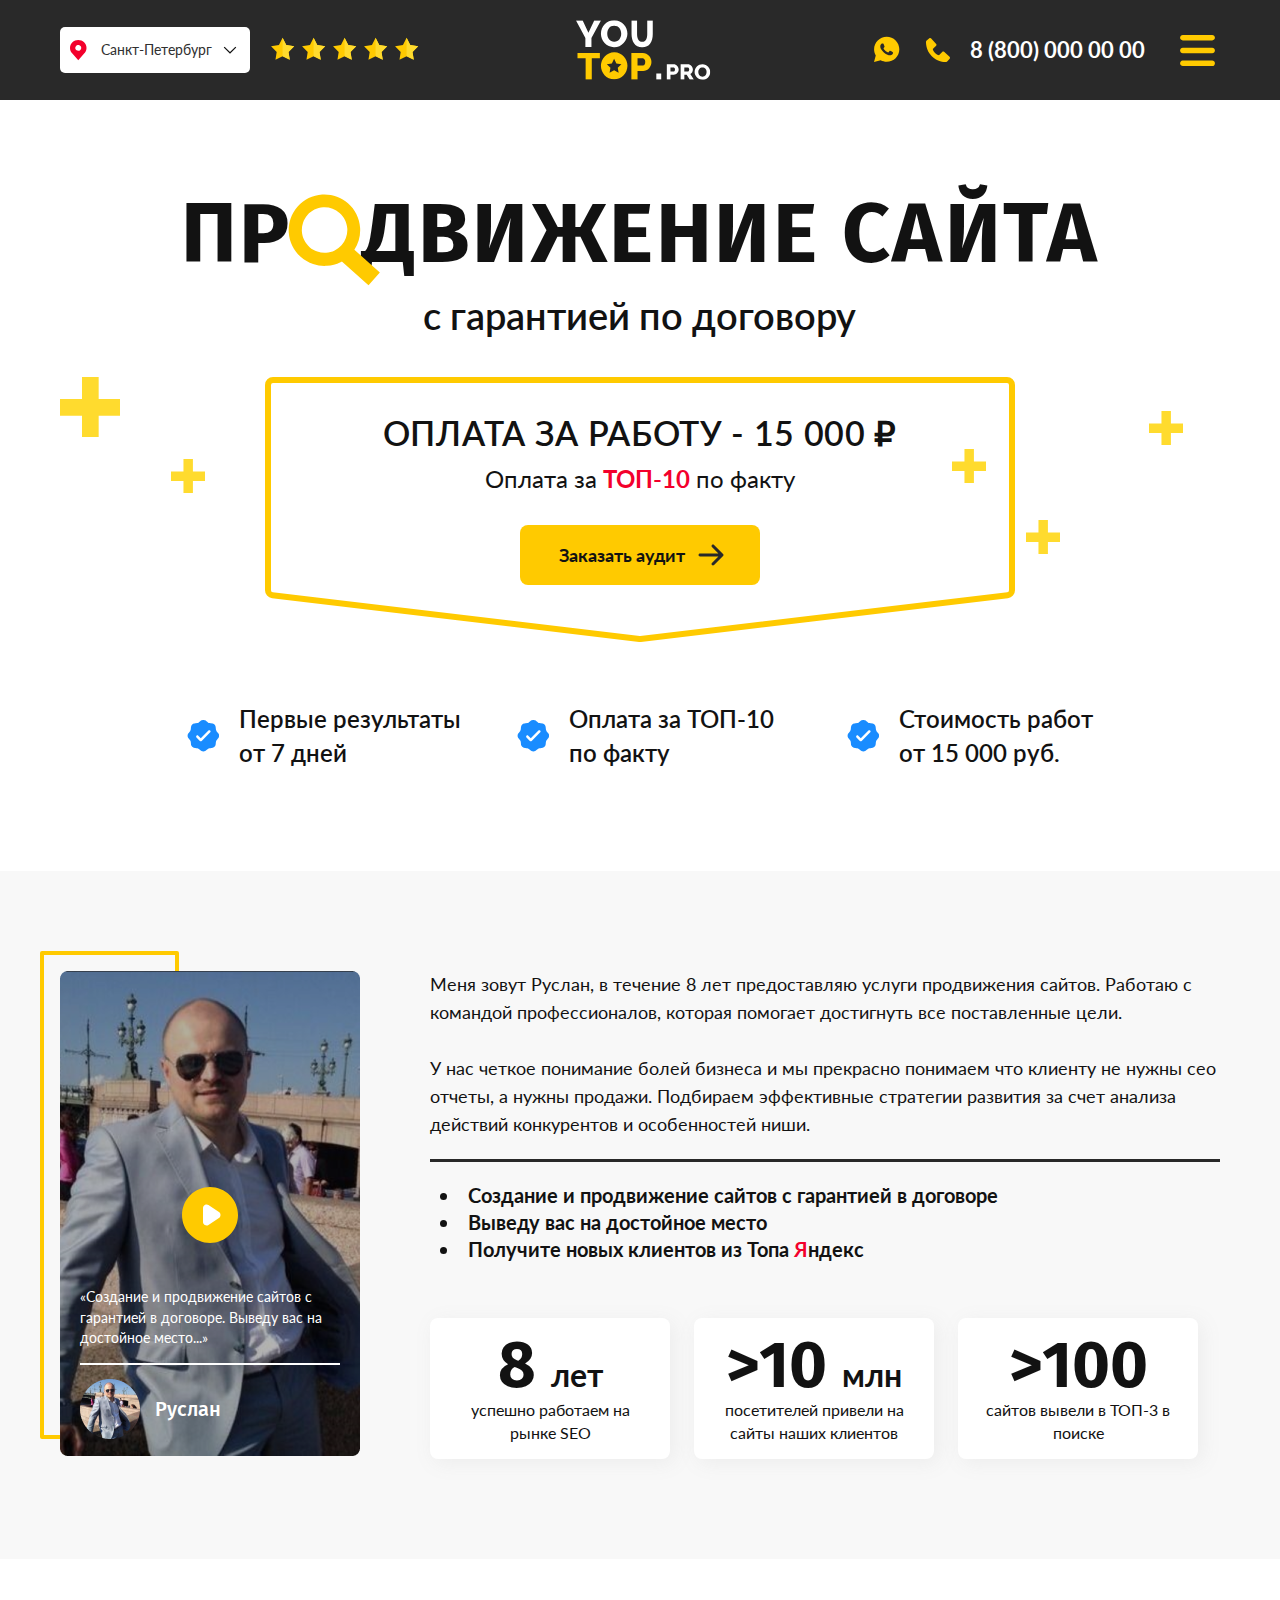
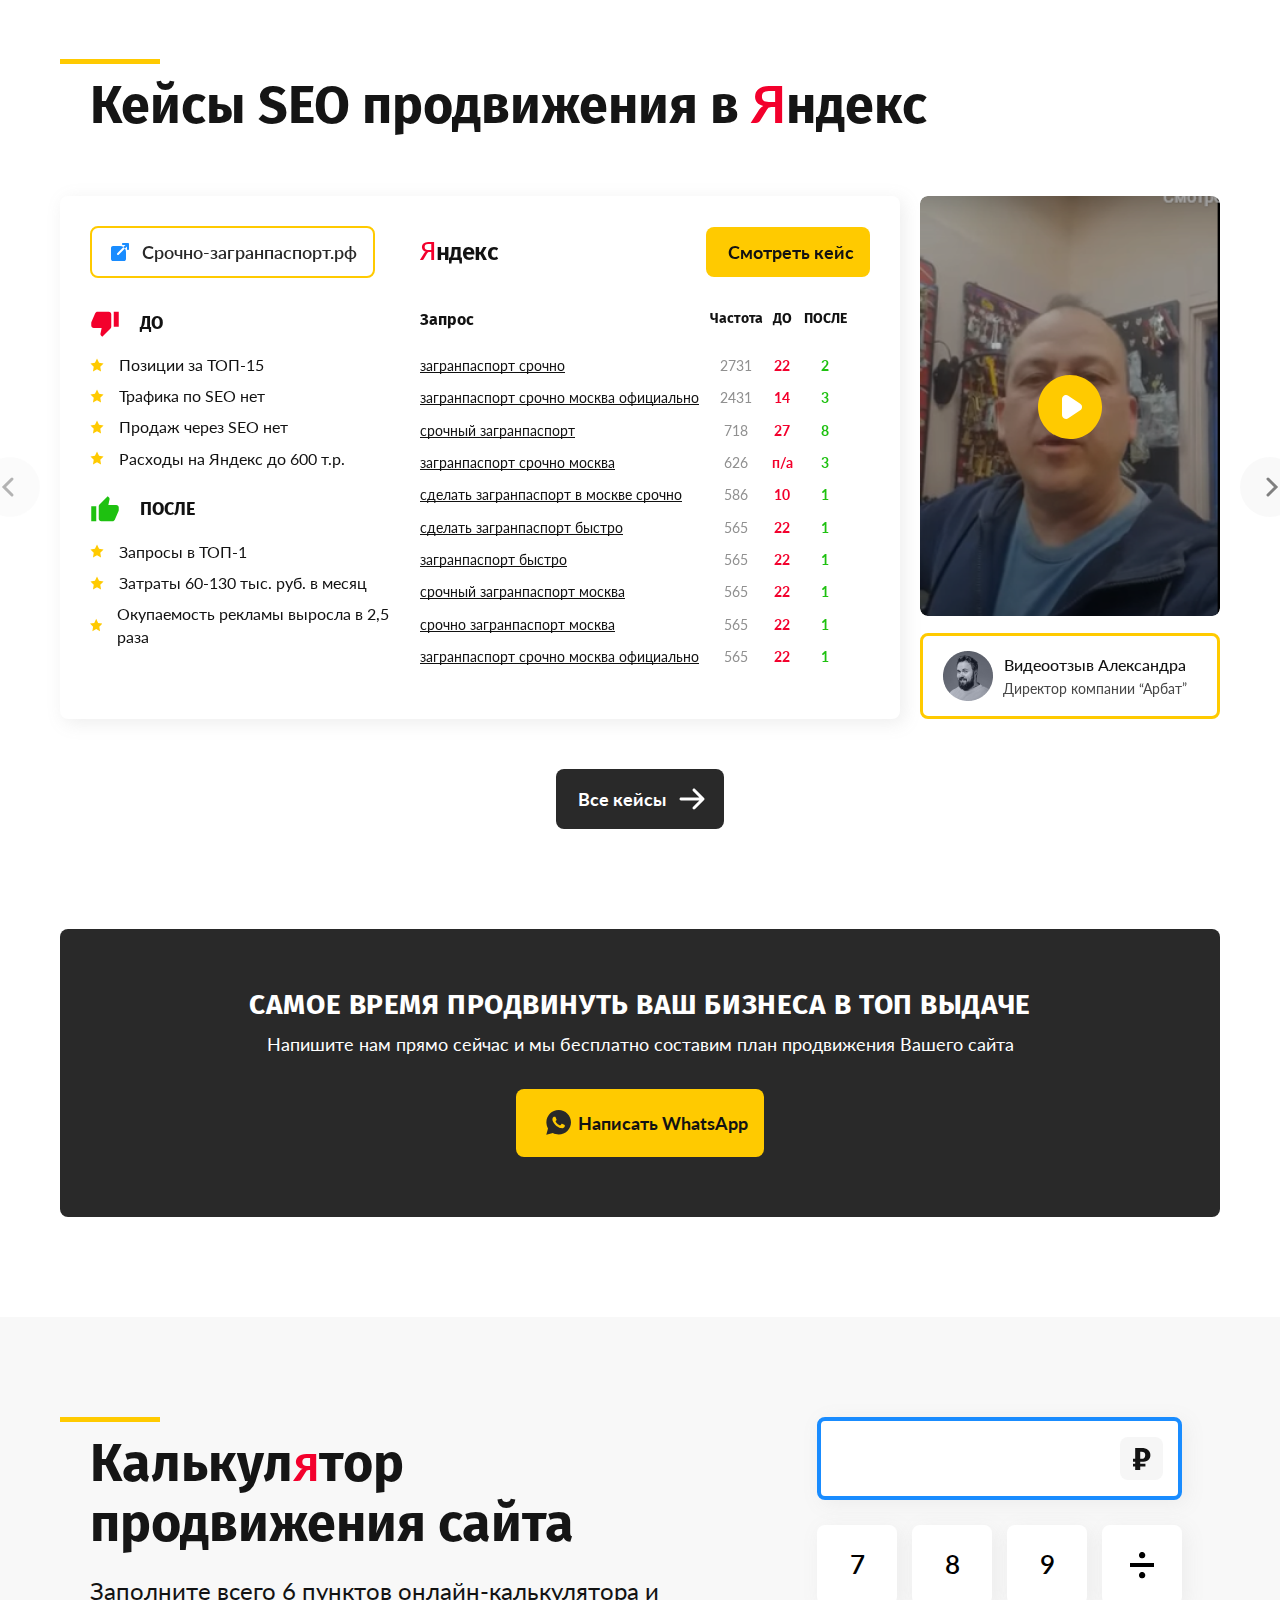
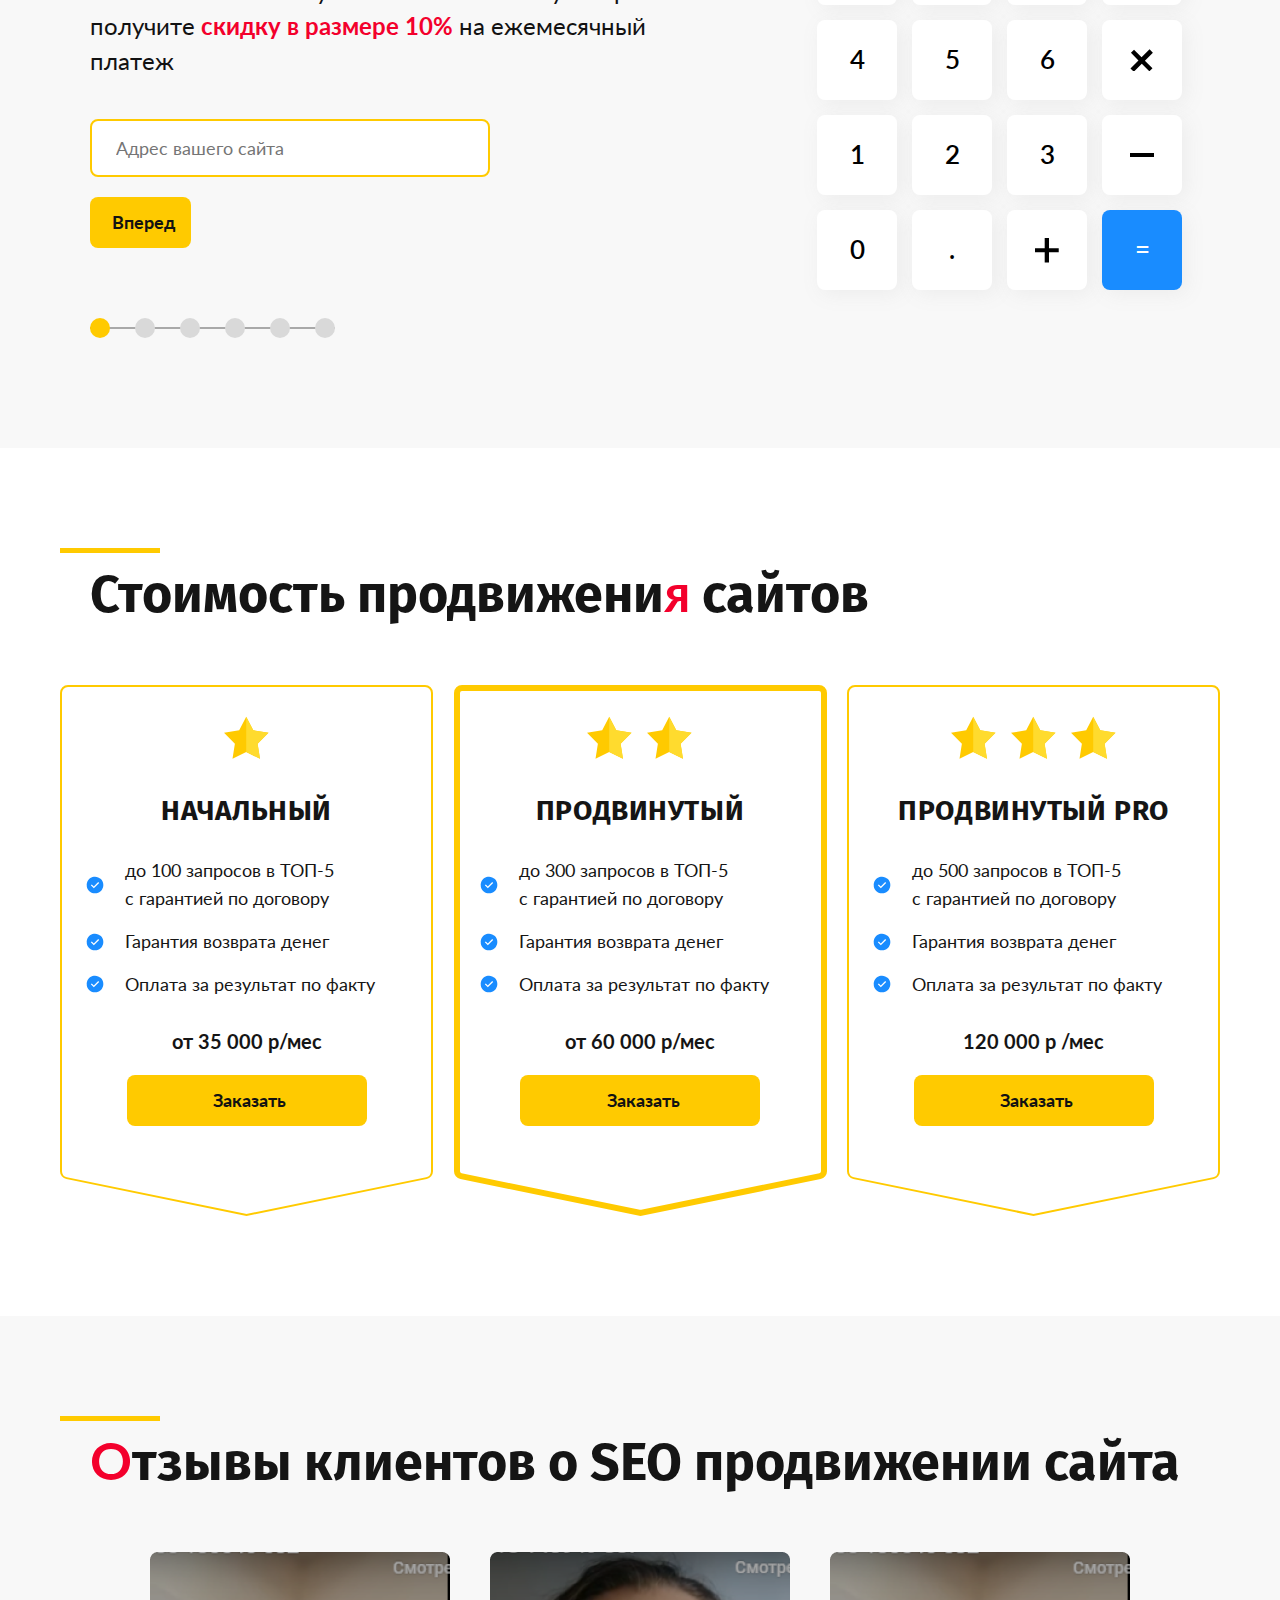
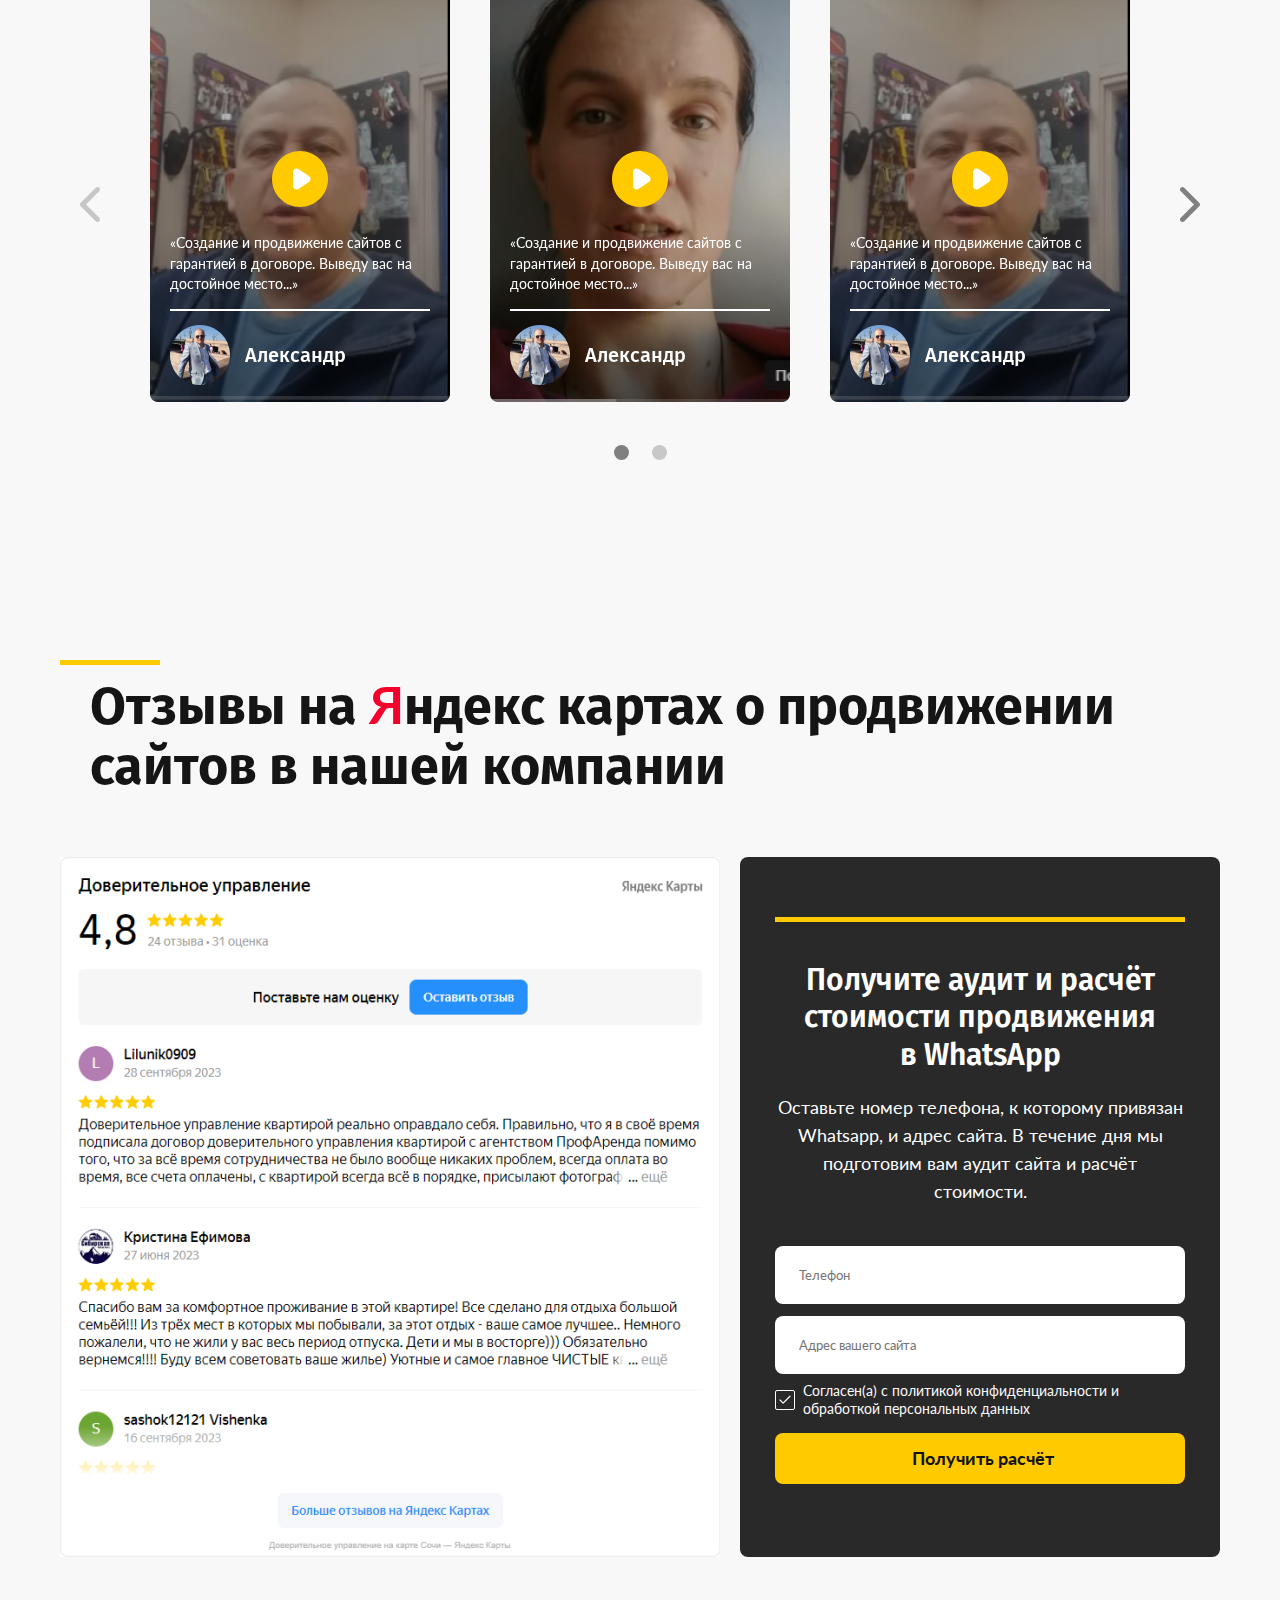
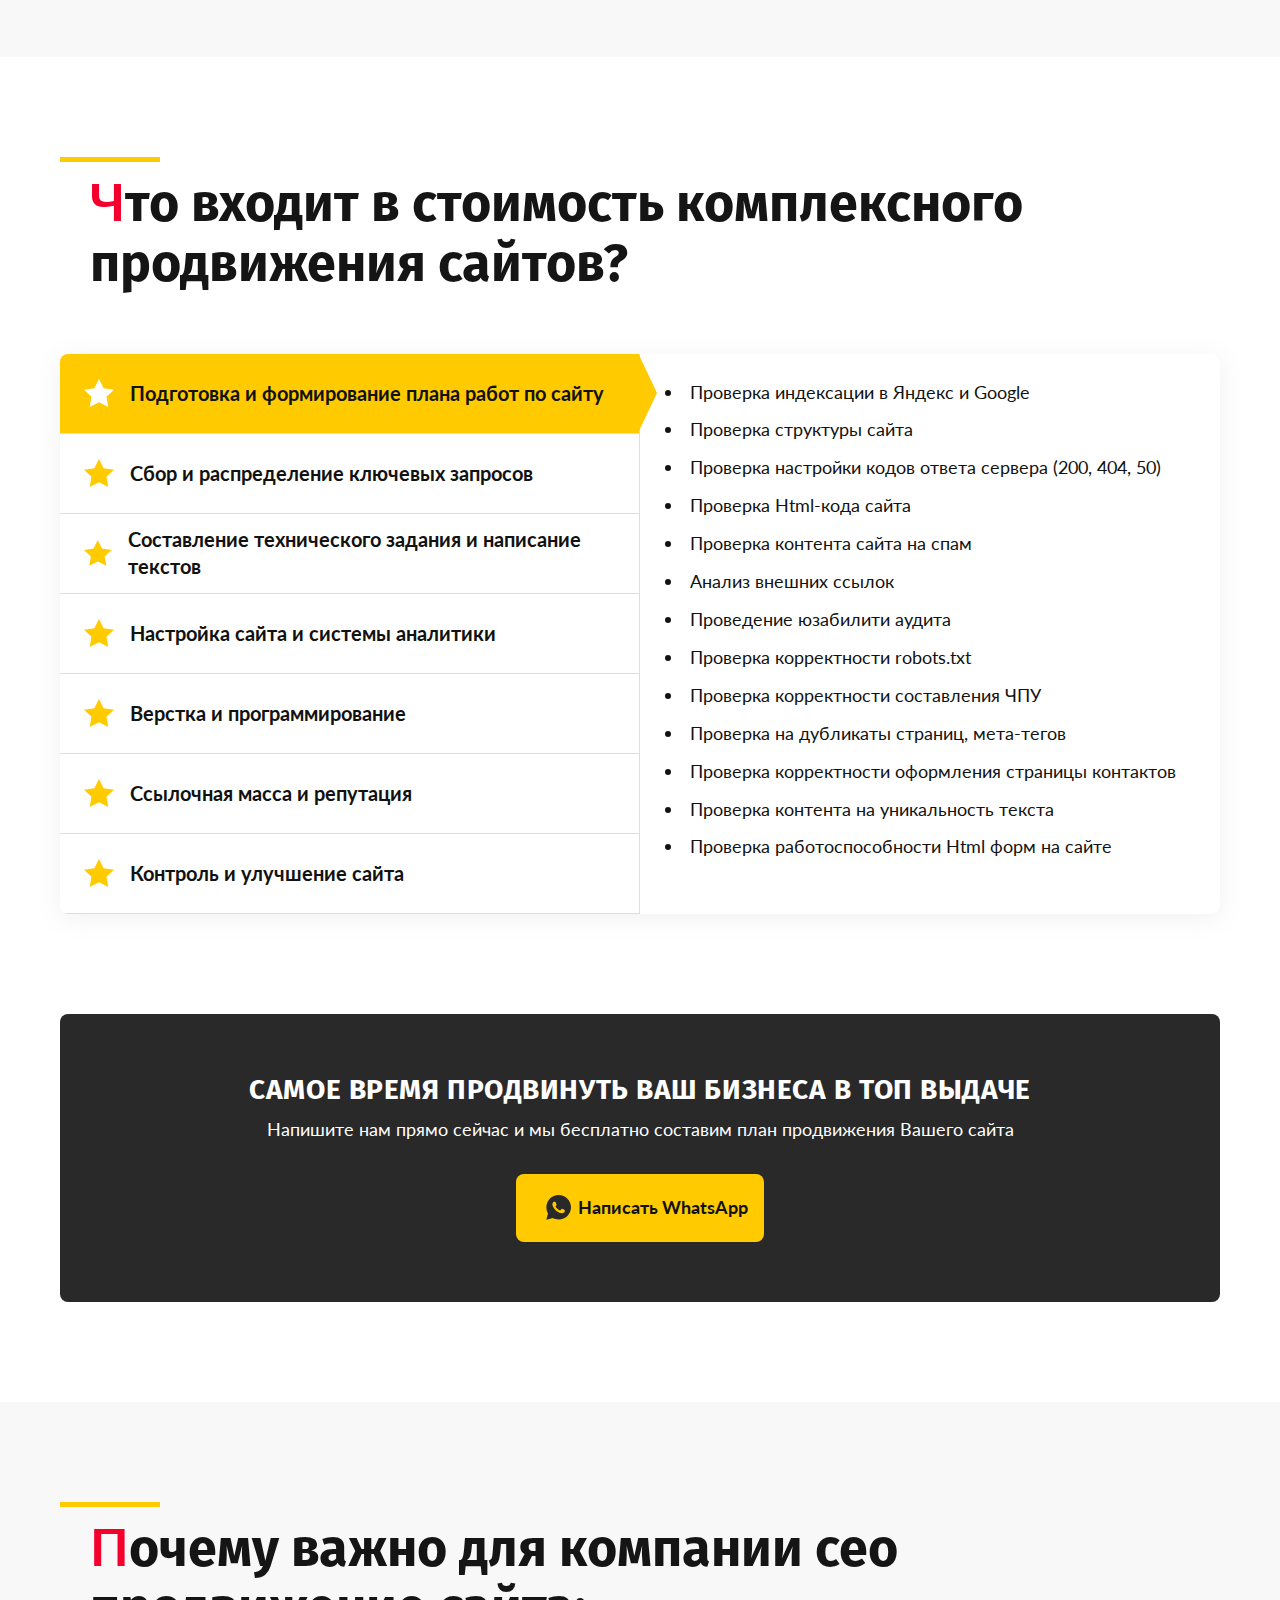
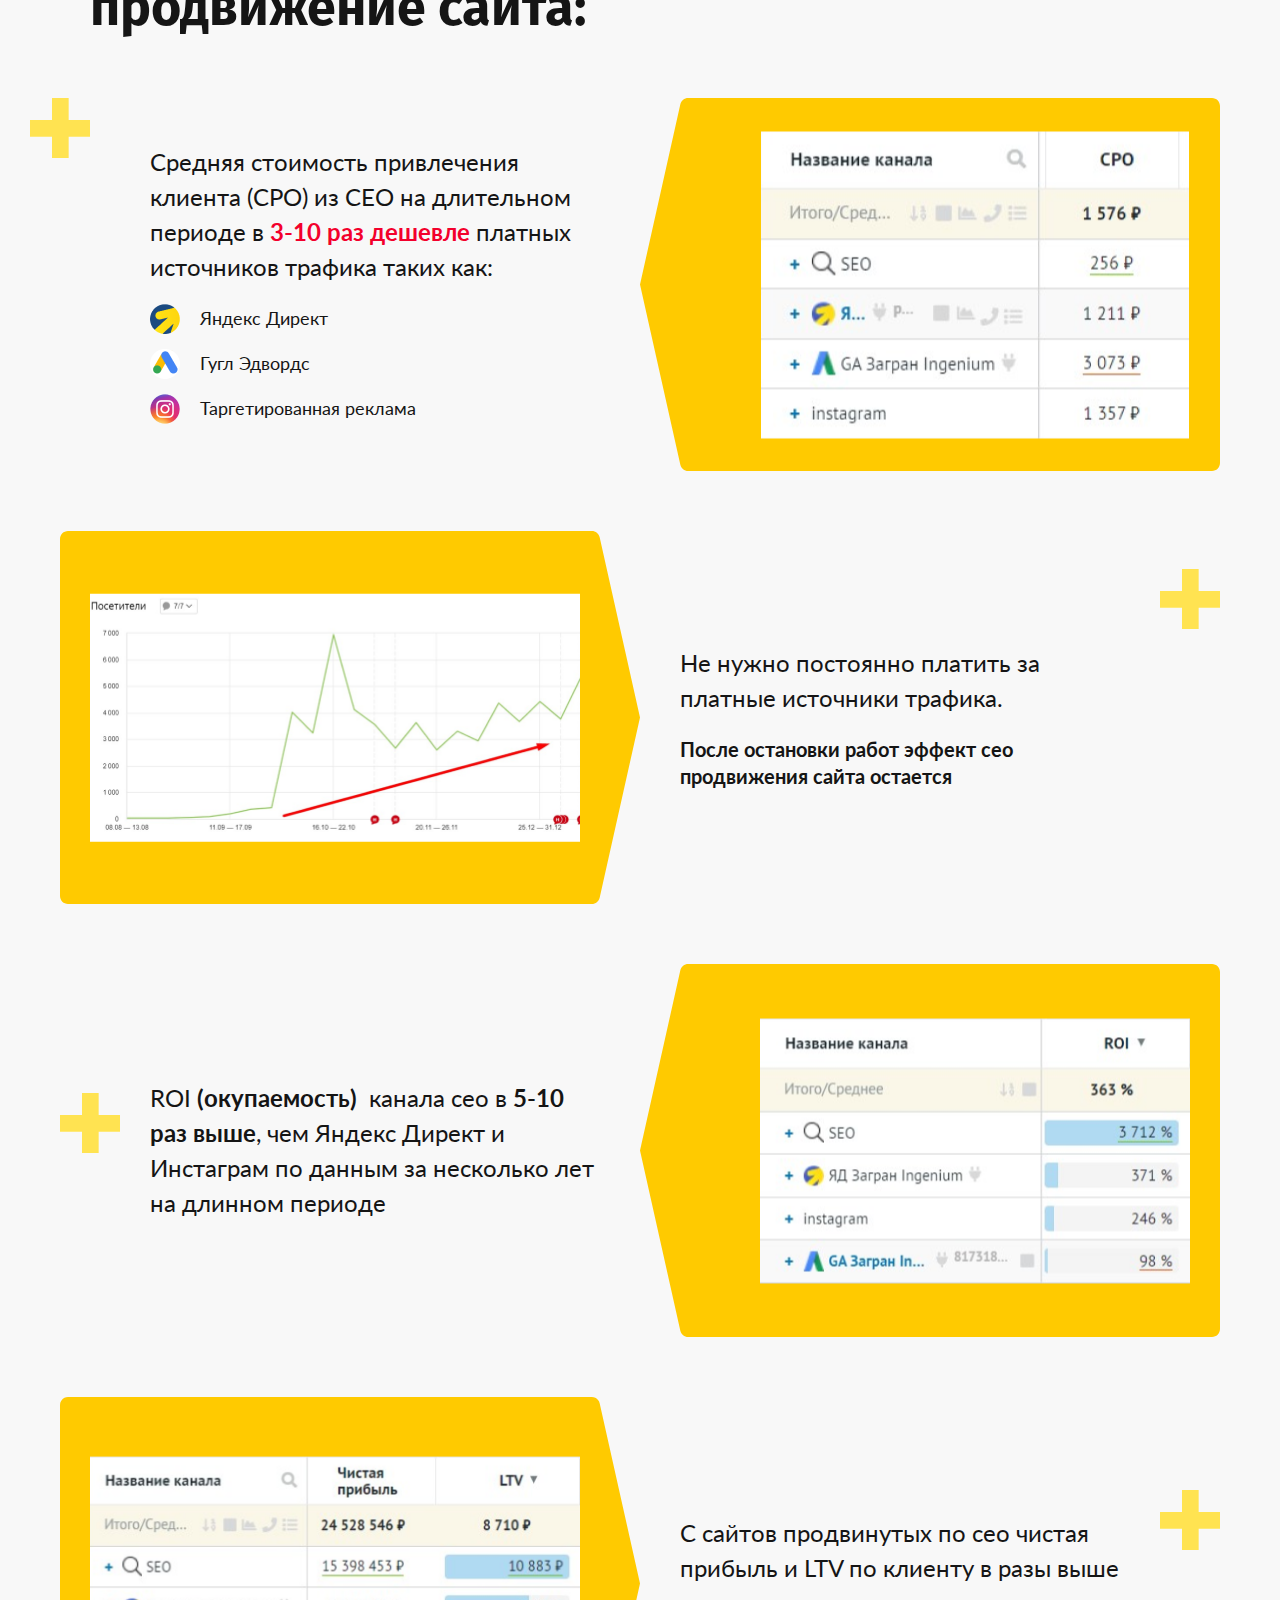
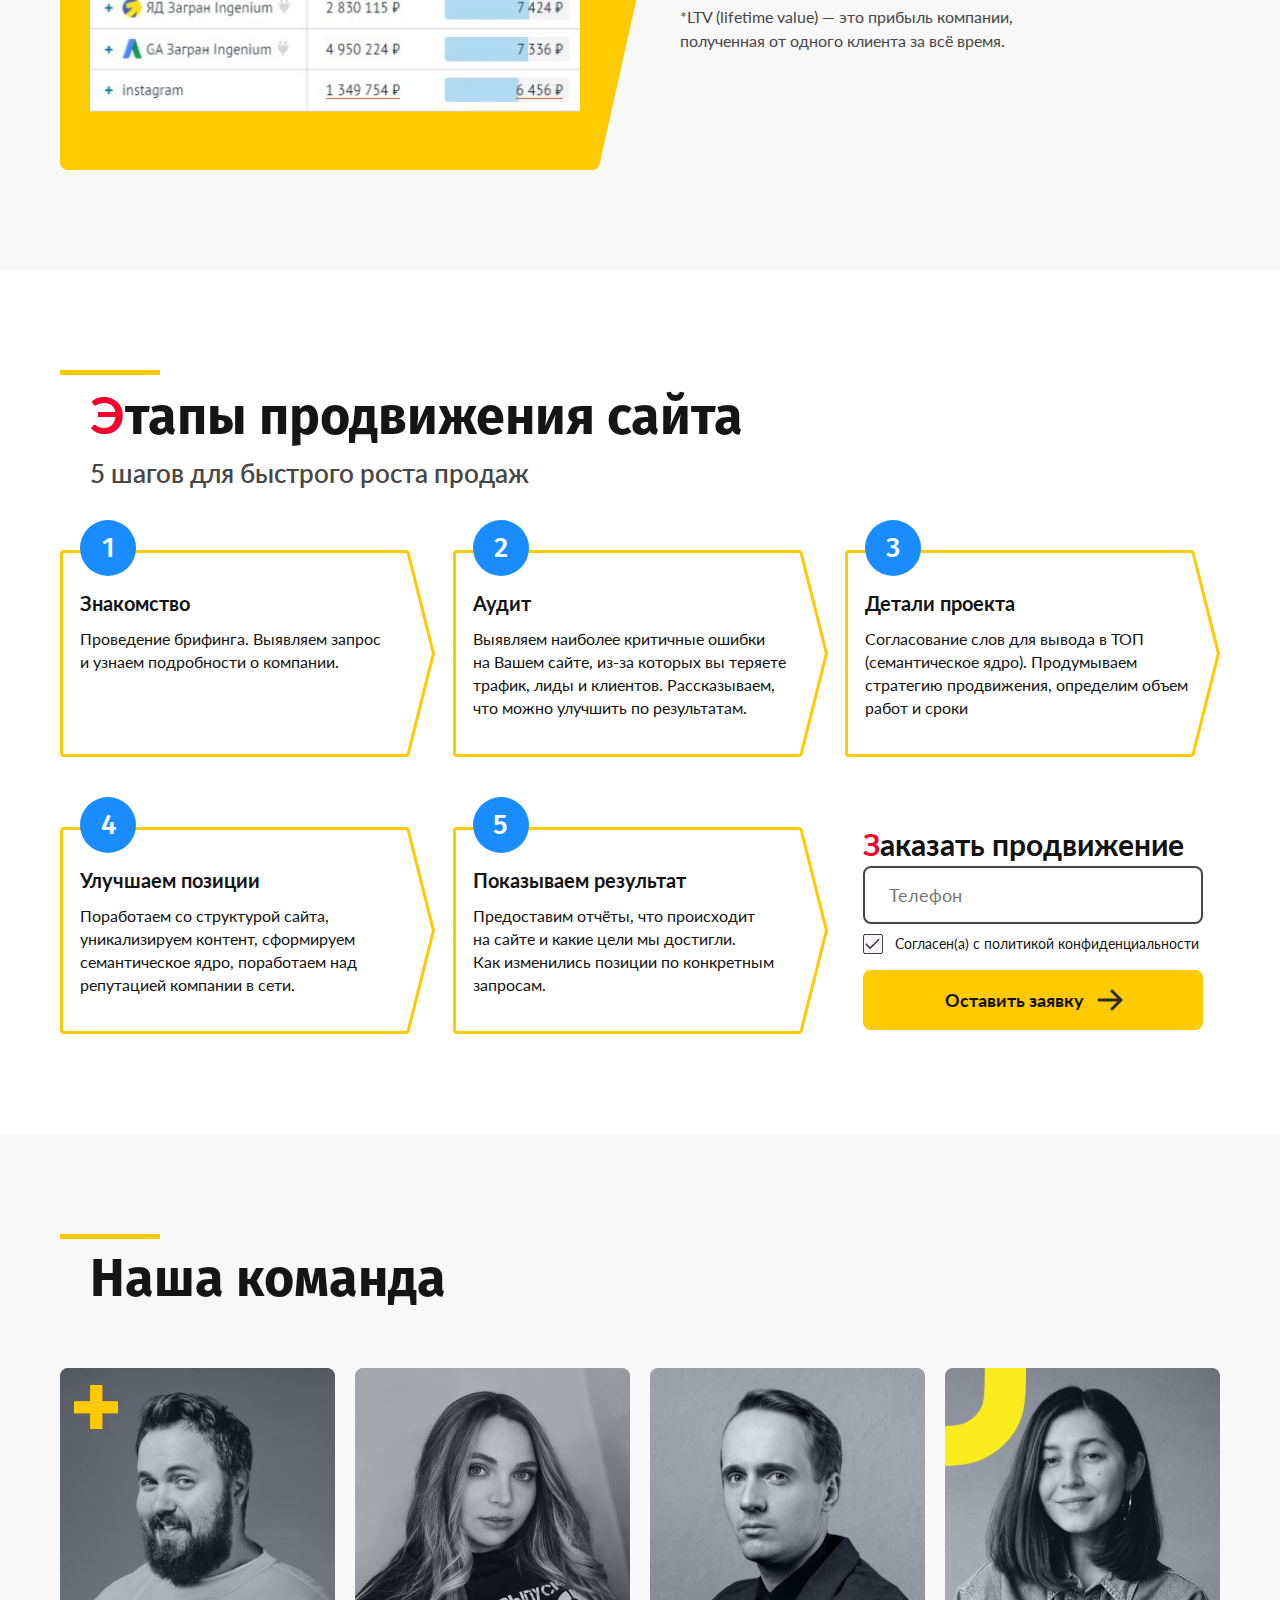
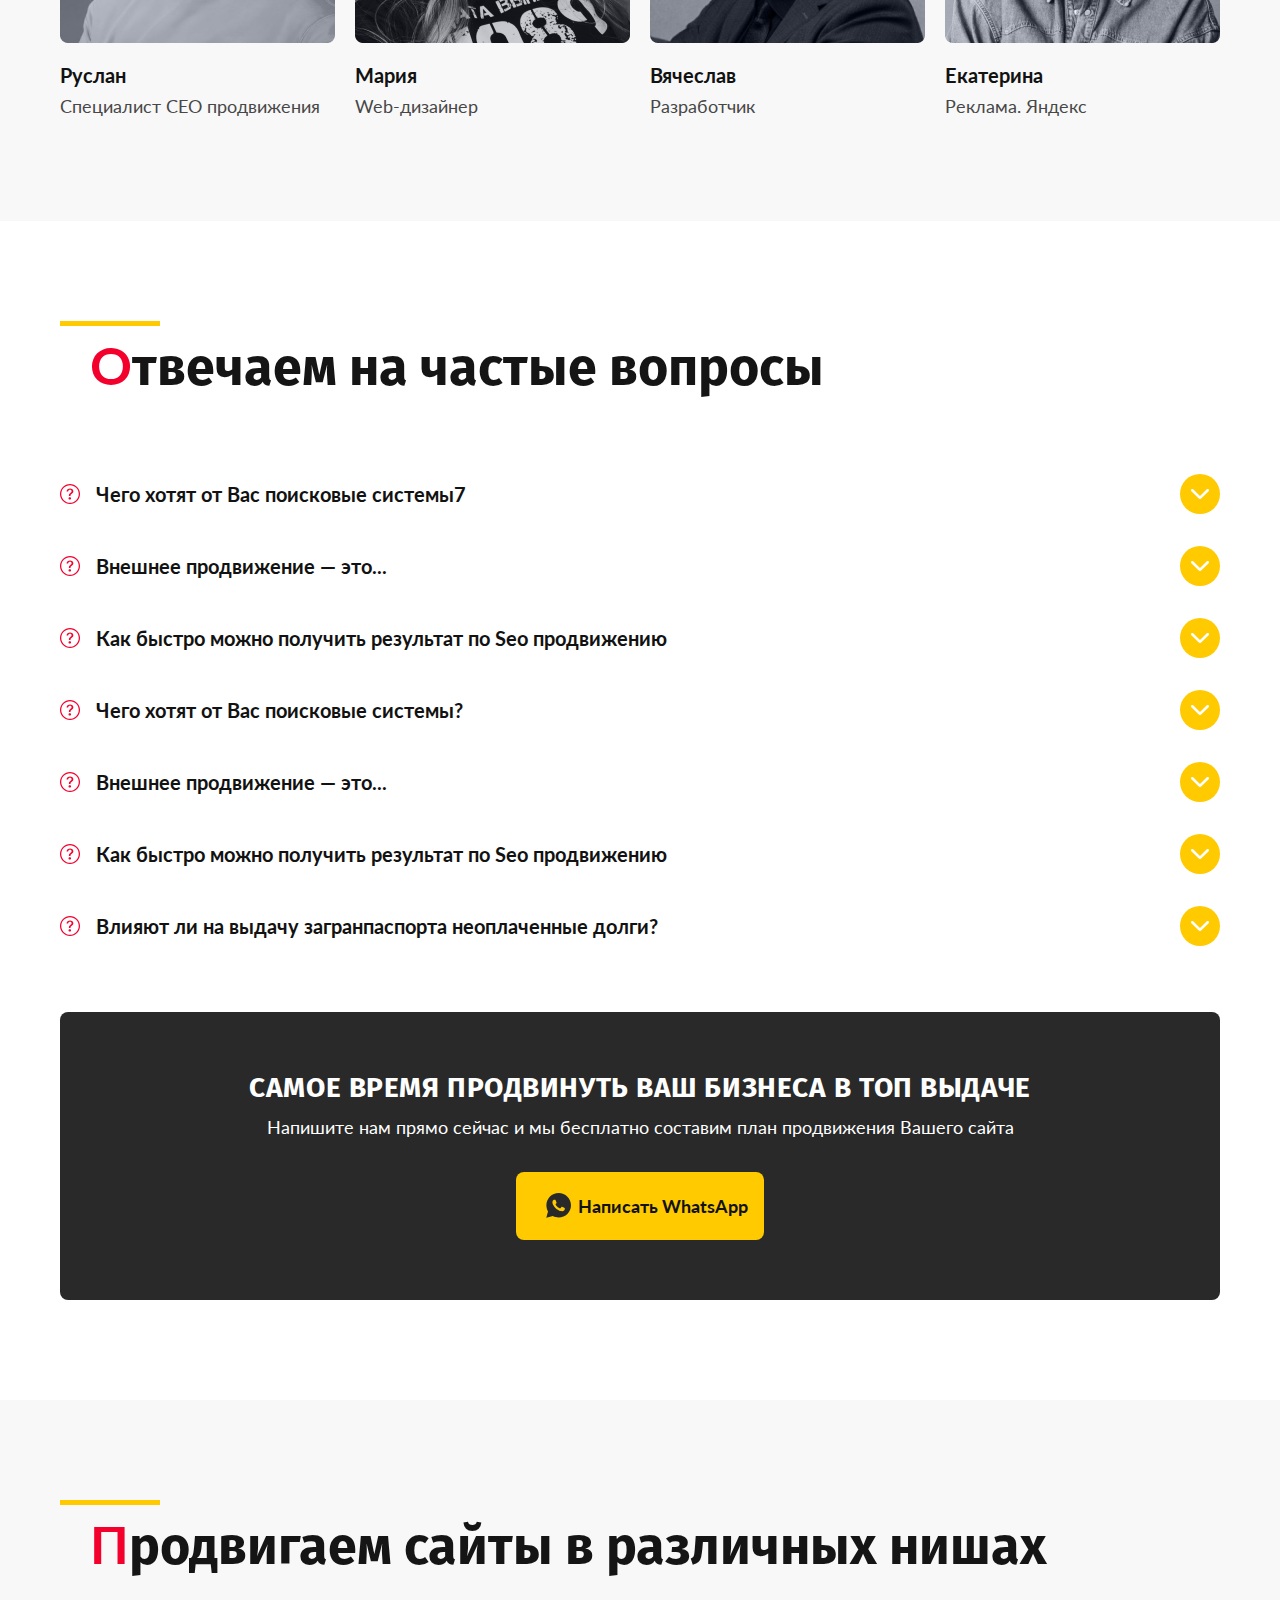
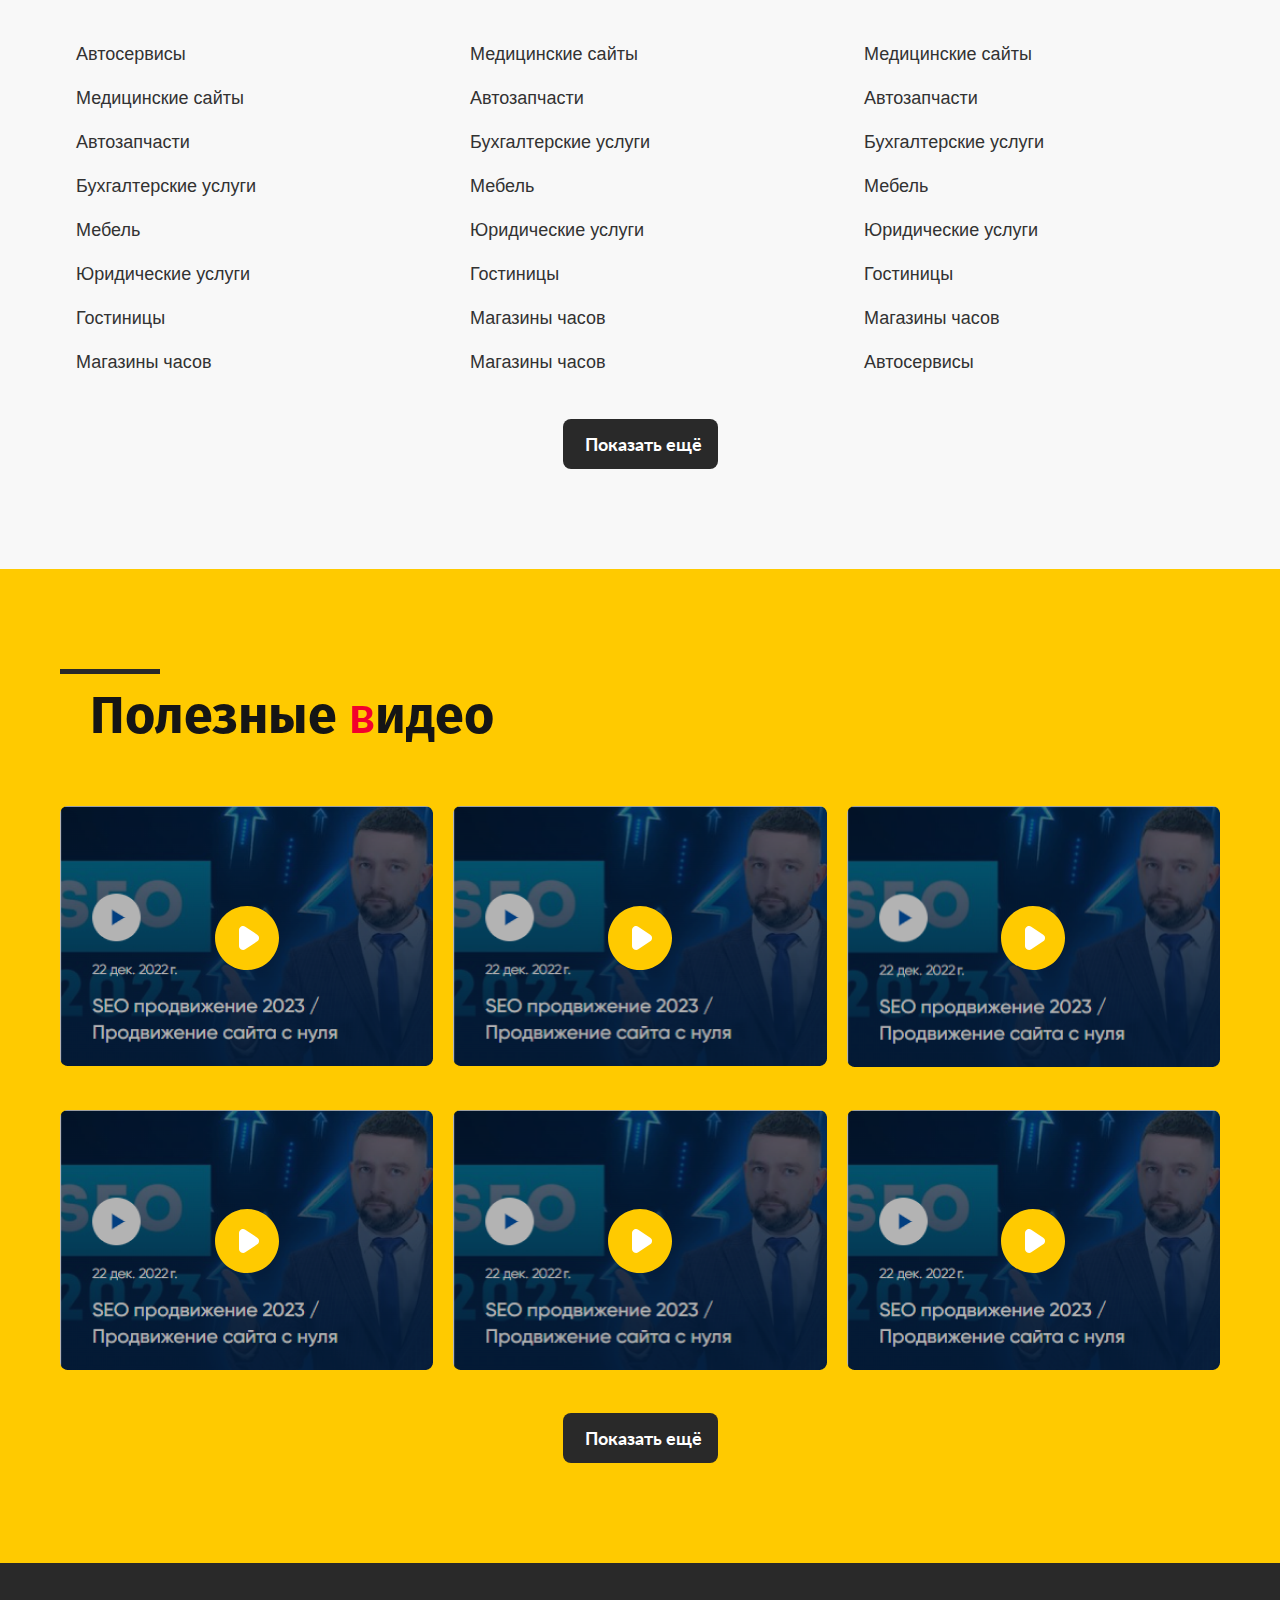
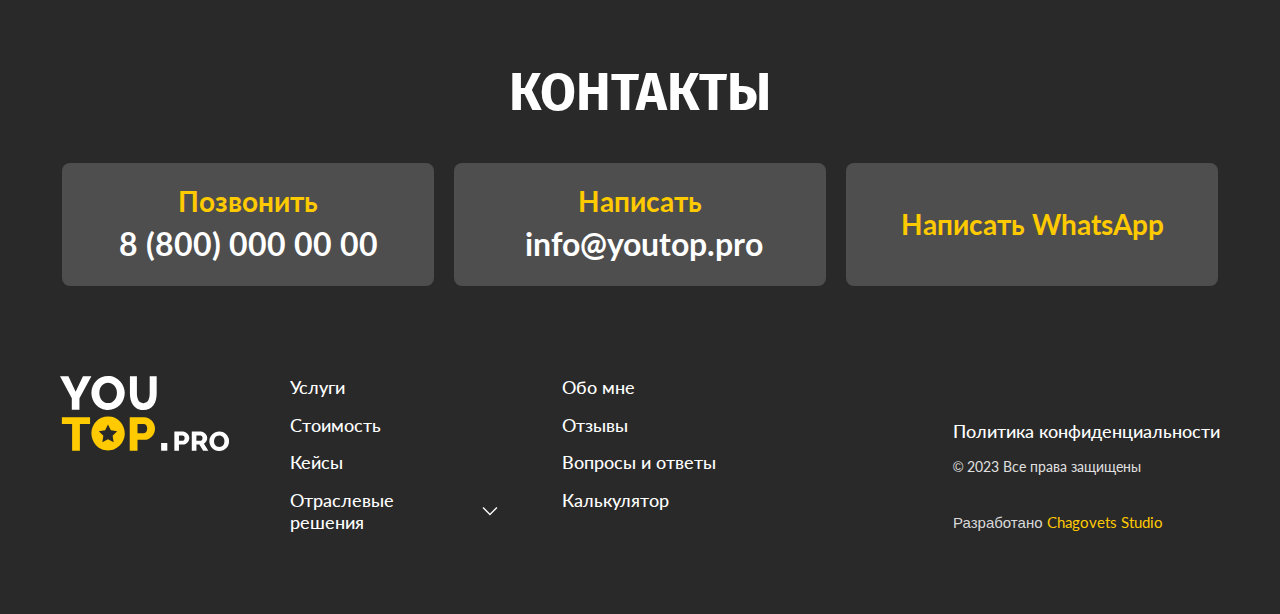
==== commit 360340cd: "added keyses page" ====
--- a/index.html
+++ b/index.html
@@ -92,7 +92,9 @@
                     </svg>
                 </div>
             </div>
-            <img src="./media/icons/logo.svg " alt="" class="header_logo">
+            <a href="index.html" class="header_logo">
+                <img src="./media/icons/logo.svg " alt="" class="header_logo">
+            </a>
             <div class="header_right">
                 <div class="header_seti">
                     <a href="" class="header_seti_item">
@@ -140,7 +142,7 @@
                                         class="header-bottom_left_menu_item_href">Услуги</a></li>
                                 <li class="header-bottom_left_menu_item"><a href=""
                                         class="header-bottom_left_menu_item_href">Стоимость</a></li>
-                                <li class="header-bottom_left_menu_item"><a href=""
+                                <li class="header-bottom_left_menu_item"><a href="/keyses.html"
                                         class="header-bottom_left_menu_item_href">Кейсы</a></li>
                                 <li class="header-bottom_left_menu_item have-child">
                                     <div class="header-bottom_left_menu_item_title">
--- a/style/style.css
+++ b/style/style.css
@@ -81,6 +81,7 @@
   font-size: 24px;
   line-height: 135%;
   color: #151515;
+  font-family: "Fira Sans", sans-serif;
 }
 @media (max-width: 1279px) {
   .Big_Text {
@@ -106,6 +107,7 @@
   letter-spacing: 0.02em;
   text-transform: uppercase;
   color: #151515;
+  font-family: "Fira Sans", sans-serif;
 }
 @media (max-width: 1279px) {
   .h3 {
@@ -132,6 +134,7 @@
   font-size: 52px;
   line-height: 115%;
   color: #151515;
+  font-family: "Fira Sans", sans-serif;
 }
 @media (max-width: 1279px) {
   .h2 {
@@ -157,6 +160,7 @@
   letter-spacing: 0.03em;
   text-transform: uppercase;
   color: #151515;
+  font-family: "Fira Sans", sans-serif;
 }
 @media (max-width: 1279px) {
   .h1 {
@@ -2815,6 +2819,309 @@
   display: none;
 }
 
+.bred-path {
+  padding-top: 180px;
+  padding-bottom: 40px;
+}
+.bred-path .container {
+  display: flex;
+  align-items: center;
+}
+
+.bred-path-main-svg {
+  width: 18px;
+  height: 18px;
+}
+
+.bred-path-main {
+  display: flex;
+  align-items: center;
+  border-radius: 30px;
+  padding: 6px 8px 6px 0px;
+  width: 86px;
+  height: 30px;
+  gap: 6px;
+}
+
+.bred-path-main-text {
+  font-weight: 400;
+  font-size: 14px;
+  line-height: 100%;
+  text-align: center;
+  color: #121212;
+  font-family: "Onest", sans-serif;
+}
+
+.bread-path-razd {
+  width: 15px;
+}
+
+.bred-path-sup {
+  font-weight: 400;
+  font-size: 14px;
+  line-height: 100%;
+  text-align: center;
+  color: #F3002C;
+  font-family: "Onest", sans-serif;
+  padding: 8px;
+}
+
+.keyses {
+  background: #F8F8F8;
+  padding-bottom: 100px;
+}
+
+.bred-path {
+  background: #F8F8F8;
+}
+
+.keyses-filters {
+  display: flex;
+  flex-wrap: wrap;
+  margin-top: 60px;
+  gap: 8px;
+  margin-bottom: 40px;
+}
+
+.keyses-filter-item {
+  font-weight: 400;
+  font-size: 18px;
+  line-height: 100%;
+  text-align: center;
+  color: #323232;
+  font-family: "Onest", sans-serif;
+  border-radius: 15px;
+  padding: 14px 28px;
+  background: white;
+  transition: all 0.4s ease;
+  cursor: pointer;
+}
+.keyses-filter-item.active {
+  background: #323232;
+  color: #fafafa;
+}
+.keyses-filter-item.active:hover {
+  color: #fafafa;
+}
+.keyses-filter-item:hover {
+  color: #F3002C;
+}
+
+.keyses-wrapper {
+  display: grid;
+  grid-template-columns: repeat(2, 1fr);
+  gap: 40px;
+  justify-content: space-between;
+}
+
+.keyses-item {
+  width: 100%;
+  border-radius: 8px;
+  padding: 25px 20px;
+  box-shadow: 4px 4px 18px 0 rgba(134, 134, 134, 0.15);
+  background: white;
+  display: none;
+}
+.keyses-item.active {
+  display: block;
+}
+
+.keyses-item__heading {
+  font-weight: 400;
+  font-size: 16px;
+  line-height: 145%;
+  color: #000;
+  font-family: "Lato", sans-serif;
+  margin-bottom: 16px;
+}
+
+.keyses-item-top {
+  display: flex;
+  align-items: center;
+  justify-content: space-between;
+  margin-bottom: 20px;
+}
+
+.keysey-item-top-name {
+  border: 2px solid #ffca00;
+  border-radius: 8px;
+  padding: 12px 16px;
+  gap: 10px;
+  display: flex;
+  align-items: center;
+}
+
+.keysey-item-top-name-svg {
+  width: 24px;
+  height: 24px;
+}
+
+.keysey-item-top-name-text {
+  font-weight: 600;
+  font-size: 18px;
+  line-height: 125%;
+  color: #292929;
+}
+
+.keyses-item-top-href {
+  font-weight: 700;
+  font-size: 18px;
+  line-height: 125%;
+  text-align: center;
+  color: #121212;
+  border-radius: 8px;
+  padding: 12px 32px;
+  background: #ffca00;
+}
+
+.keyses-item-info {
+  margin-bottom: 20px;
+}
+
+.keyses-item-info__heading {
+  font-weight: 600;
+  font-size: 16px;
+  line-height: 145%;
+  color: #000;
+  margin-bottom: 10px;
+}
+
+.keyses-item-info__text {
+  font-weight: 400;
+  font-size: 14px;
+  line-height: 125%;
+  color: #000;
+}
+
+.keys-item-tabs {
+  width: 100%;
+  display: flex;
+  align-items: center;
+  margin-bottom: 15px;
+}
+
+.keys-item-tabs_tab {
+  font-weight: 400;
+  font-size: 16px;
+  line-height: 105%;
+  text-align: center;
+  color: #121212;
+  border-bottom: 2px solid #198CFF;
+  padding: 11px 10px;
+  width: 50%;
+  opacity: 0.4;
+  transition: all 0.4s ease;
+  cursor: pointer;
+}
+.keys-item-tabs_tab.active {
+  opacity: 1;
+}
+
+.keyses-item .keyses-item-tab-result {
+  display: none;
+}
+.keyses-item .keyses-item-tab-result.active {
+  display: flex;
+}
+.keyses-item .keys-item-left__positons {
+  max-width: 100%;
+  width: 100%;
+  flex-direction: row;
+}
+.keyses-item .keys-item-left__positons-item {
+  width: 50%;
+}
+.keyses-item .keyses-item-tab-position {
+  display: none;
+}
+.keyses-item .keyses-item-tab-position.active {
+  display: flex;
+  flex-direction: column;
+}
+.keyses-item .keys-item__left__top-ya {
+  text-align: left;
+  margin-bottom: 20px;
+}
+.keyses-item .keys-item__zaprosi-item {
+  gap: 20px;
+}
+
+.prodvig-form {
+  padding: 100px 0;
+}
+.prodvig-form .container {
+  border-radius: 8px;
+  background: #292929;
+  padding: 60px 43px;
+  display: flex;
+  flex-direction: column;
+  align-items: center;
+}
+
+.prodvig-heading {
+  color: white;
+  margin-bottom: 10px;
+}
+
+.prodvig-text {
+  color: white;
+  margin-bottom: 30px;
+}
+
+.prodvig-form-block {
+  display: flex;
+  flex-direction: column;
+  width: 940px;
+}
+
+.prodvig-fortm-top {
+  display: flex;
+  gap: 10px;
+  margin-bottom: 10px;
+}
+
+.prodvig-form-inp {
+  gap: 10px;
+  border-radius: 8px;
+  padding: 18px 24px;
+  background: white;
+  font-weight: 400;
+  font-size: 18px;
+  line-height: 155%;
+  text-align: center;
+  color: #121212;
+}
+.prodvig-form-inp:nth-child(1) {
+  width: 320px;
+}
+.prodvig-form-inp:nth-child(2) {
+  width: 340px;
+}
+
+.prodvig-send-btn {
+  width: 260px;
+  justify-content: center;
+}
+
+.keyses-heading::first-letter {
+  color: #F3002C;
+}
+
+.prodvig-fortm-top {
+  flex-direction: row;
+}
+.prodvig-fortm-top .ya-rev-form-policy {
+  display: none;
+}
+
+.keyses-item-top-href.mob-s {
+  display: none;
+}
+
+.keyses-more-modil {
+  display: none;
+}
+
 @media (max-width: 1160px) {
   .desk {
     display: none;
@@ -3203,8 +3510,86 @@
   .etaps .section-header {
     margin-bottom: 90px;
   }
-}
-@media (max-width: 640px) {
+  .keyses-item .keys-item-left__positons {
+    display: flex;
+  }
+  .keyses-item .keys-item-left__zaprosi {
+    display: flex;
+  }
+  .keyses-wrapper {
+    grid-template-columns: 1fr;
+  }
+  .keyses-filters {
+    flex-wrap: nowrap;
+    max-width: 100%;
+    overflow-x: scroll;
+  }
+  .keyses-filter-item {
+    word-wrap: normal;
+    text-wrap: nowrap;
+  }
+  .prodvig-heading {
+    text-align: center;
+    font-size: 28px;
+    line-height: 115%;
+  }
+  .prodvig-form .container {
+    padding: 60px 25px;
+  }
+  .prodvig-text {
+    font-size: 18px;
+    line-height: 155%;
+    text-align: center;
+  }
+  .prodvig-fortm-top {
+    flex-direction: column;
+  }
+  .prodvig-fortm-top .prodvig-form-inp {
+    width: 100%;
+    text-align: left;
+  }
+  .prodvig-fortm-top .ya-rev-form-policy {
+    display: flex;
+  }
+  .prodvig-form-block {
+    width: 340px;
+  }
+  .prodvig-send-btn {
+    justify-content: center;
+    width: 100%;
+  }
+  .footer-menu-polityc.desk {
+    display: none;
+  }
+  .footer-hidden.desk {
+    display: flex;
+  }
+  .bred-path {
+    padding-top: 140px;
+  }
+  .keyses-more-modil {
+    display: flex;
+    width: 100%;
+    justify-content: center;
+    margin-top: 40px;
+  }
+  .keyses-more-modil.notActive {
+    display: none;
+  }
+  .keyses-more-mob-btn {
+    background: #292929;
+    color: white;
+    width: 220px;
+    justify-content: center;
+  }
+  .keyses-item.active {
+    display: none;
+  }
+  .keyses-item.visual.active {
+    display: block;
+  }
+}
+@media (max-width: 639px) {
   .container {
     width: calc(100vw - 22px);
     margin: 0 11px;
@@ -3264,7 +3649,7 @@
     width: 65px;
     height: 65px;
     left: 50%;
-    transform: translateX(-210%);
+    transform: translateX(-198%);
     top: 2px;
   }
   .front-block-middle-bg.mob {
@@ -3834,4 +4219,111 @@
     line-height: 145%;
     margin-bottom: 45px;
   }
+  .front-block-middle-bg.mob-s {
+    padding: 0 6px;
+  }
+  .front-block-pluss-item_svg {
+    width: 21px;
+    height: 21px;
+  }
+  .front-block-pluss-item {
+    gap: 11px;
+  }
+  .about-me .container {
+    padding: 0 6px;
+  }
+  .ya-keys .section-header {
+    padding: 0 6px;
+  }
+  .ya-keys-mob-schet {
+    padding: 0 6px;
+  }
+  .calk .container {
+    padding: 0 6px;
+  }
+  .price .container {
+    padding: 0 6px;
+  }
+  .video-rev .container {
+    padding: 0 6px;
+  }
+  .ya-rev .container, .tabs .container, .why-imp .container, .etaps .container, .team .container, .prodv .container, .videos .container {
+    padding: 0 6px;
+  }
+  .keyses-filter-item {
+    font-size: 16px;
+    line-height: 125%;
+    padding: 10px 18px;
+  }
+  .keyses-filters {
+    gap: 4px;
+  }
+  .keyses-item-top-href {
+    display: none;
+  }
+  .keyses-item .keys-item-left__positons {
+    flex-direction: column;
+  }
+  .keyses-item .keys-item-left__positons-item {
+    width: 100%;
+  }
+  .keyses-item {
+    padding: 23px 17px;
+  }
+  .keysey-item-top-name-text {
+    font-size: 17px;
+    line-height: 115%;
+  }
+  .keysey-item-top-name {
+    padding: 10px 14px;
+  }
+  .prodvig-form .container {
+    padding: 45px 20px;
+  }
+  .prodvig-heading {
+    font-size: 25px;
+    line-height: 125%;
+  }
+  .prodvig-form-block {
+    width: 100%;
+  }
+  .ya-rev-form-checkbox-text {
+    font-size: 11px;
+    line-height: 125%;
+  }
+  .keyses-item-top-href.mob-s {
+    display: flex;
+    justify-content: center;
+  }
+  .keyses-item-tab-position {
+    margin-bottom: 20px;
+  }
+  .keyses-item .keys-item-zapros__hading {
+    font-size: 11px;
+  }
+  .keyses .container {
+    padding: 0 7px;
+  }
+  .prodvig-form {
+    padding: 70px 0;
+  }
+  .keyses {
+    padding-bottom: 70px;
+  }
+  .bred-path {
+    padding-top: 110px;
+  }
+  .keyses .section-header {
+    margin-bottom: 22px;
+  }
+  .keyses .section-header h2 {
+    font-size: 39px;
+    line-height: 115%;
+  }
+  .keyses-filters {
+    margin-bottom: 45px;
+  }
+  .keyses-item .keys-item__zaprosi-item .keys-item-zapros__text:first-child {
+    font-size: 11px;
+  }
 }/*# sourceMappingURL=style.css.map */